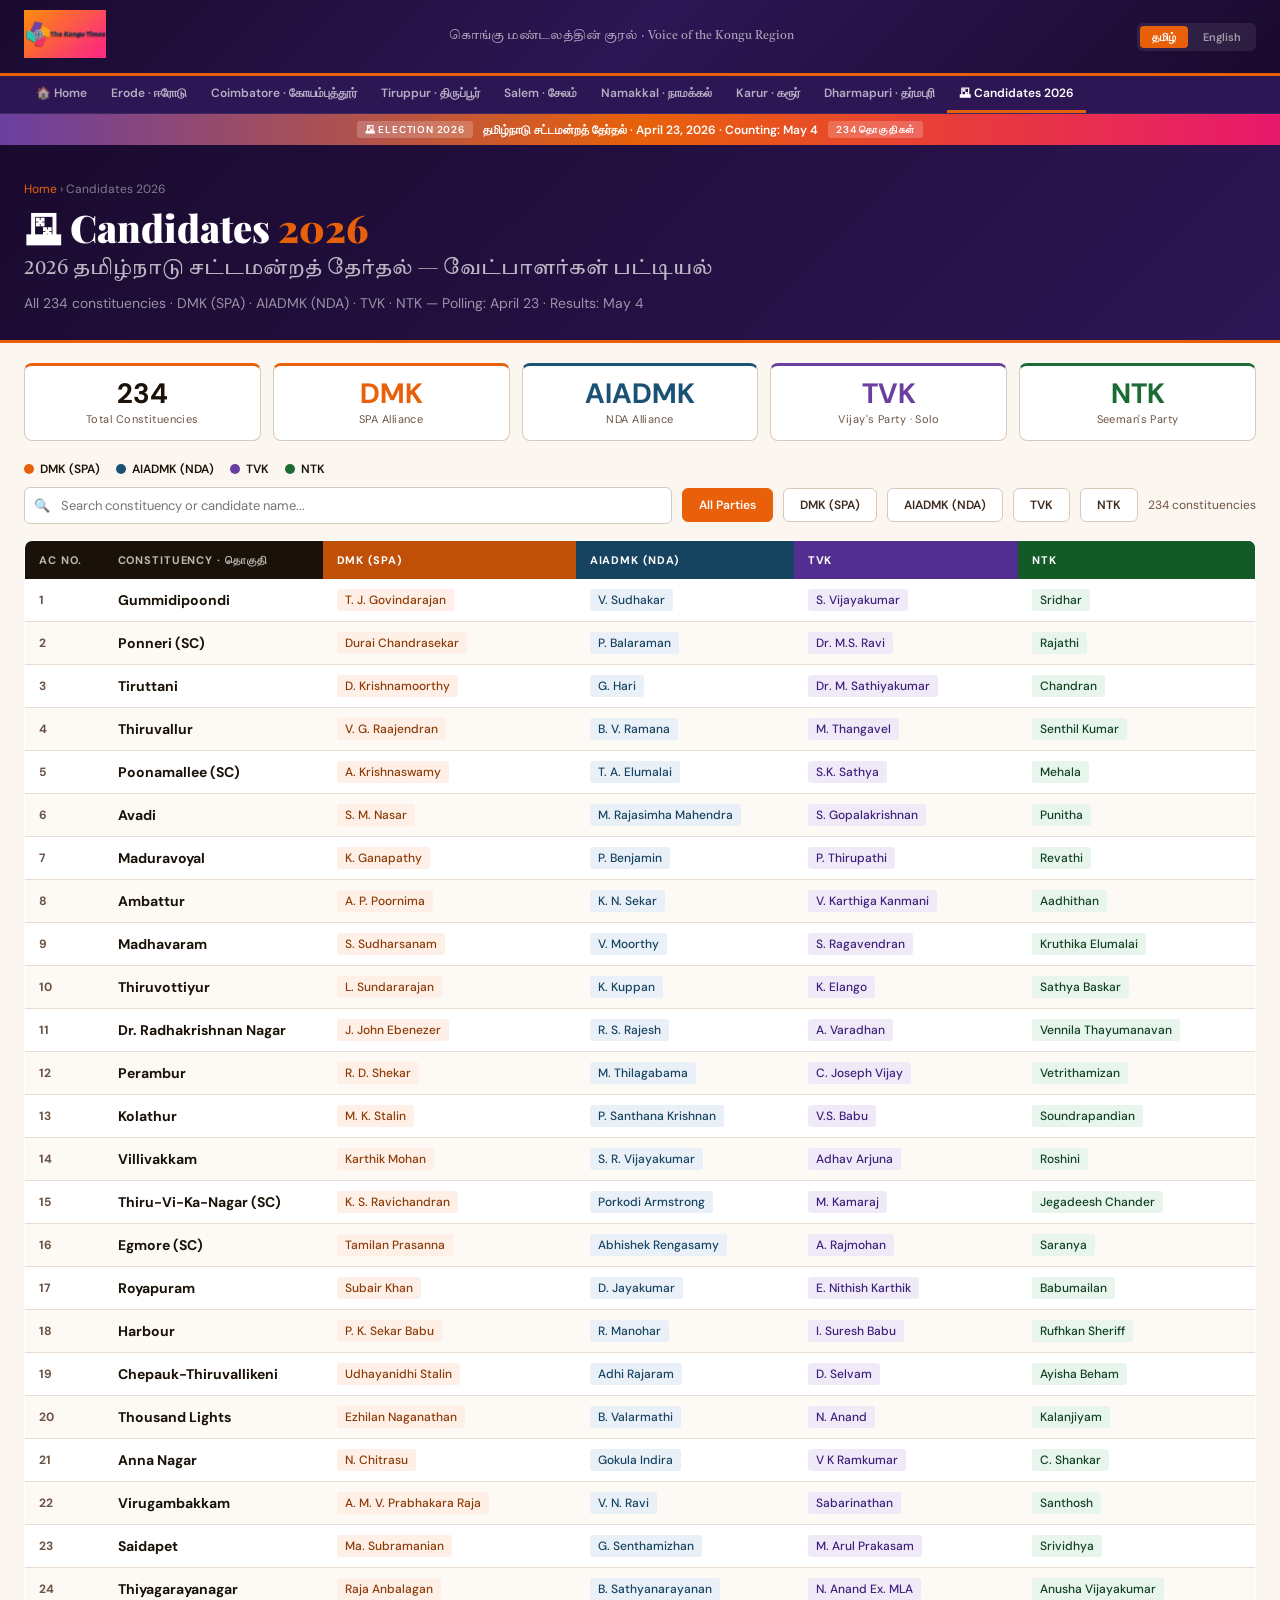
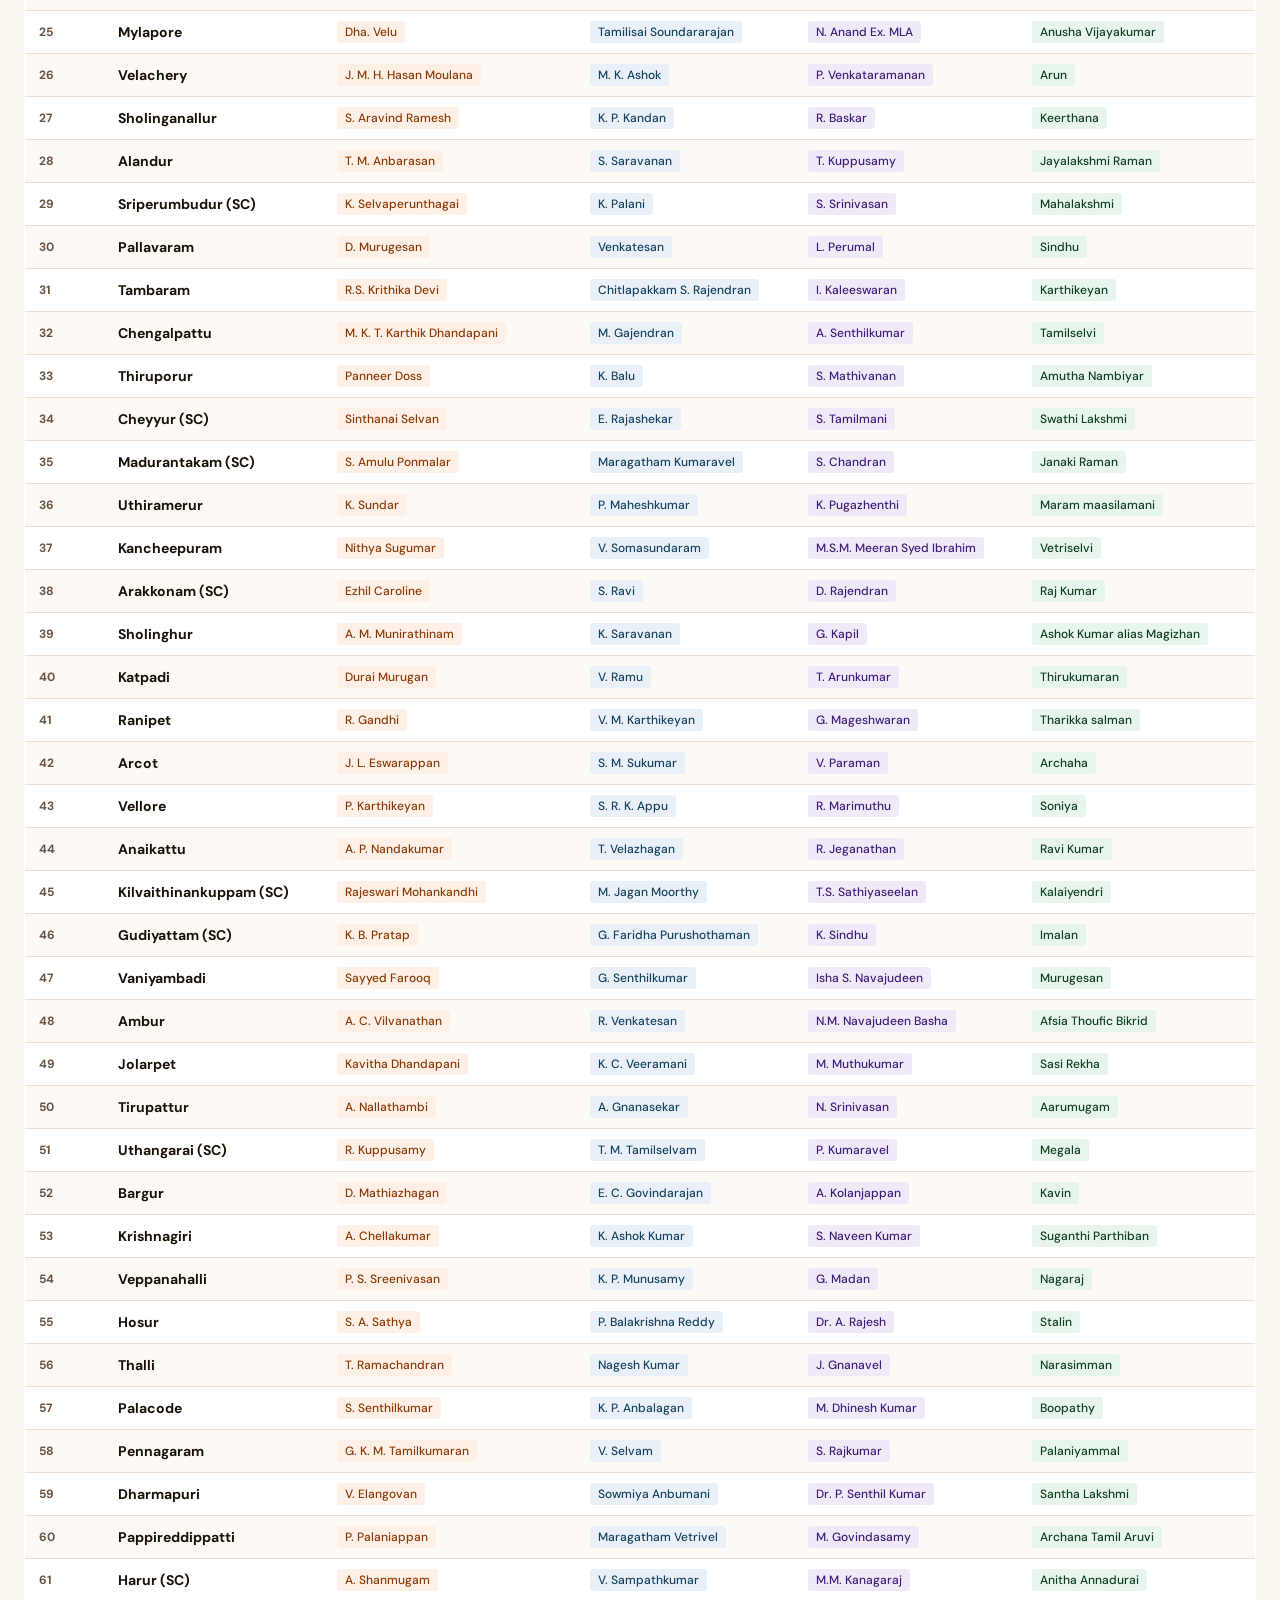
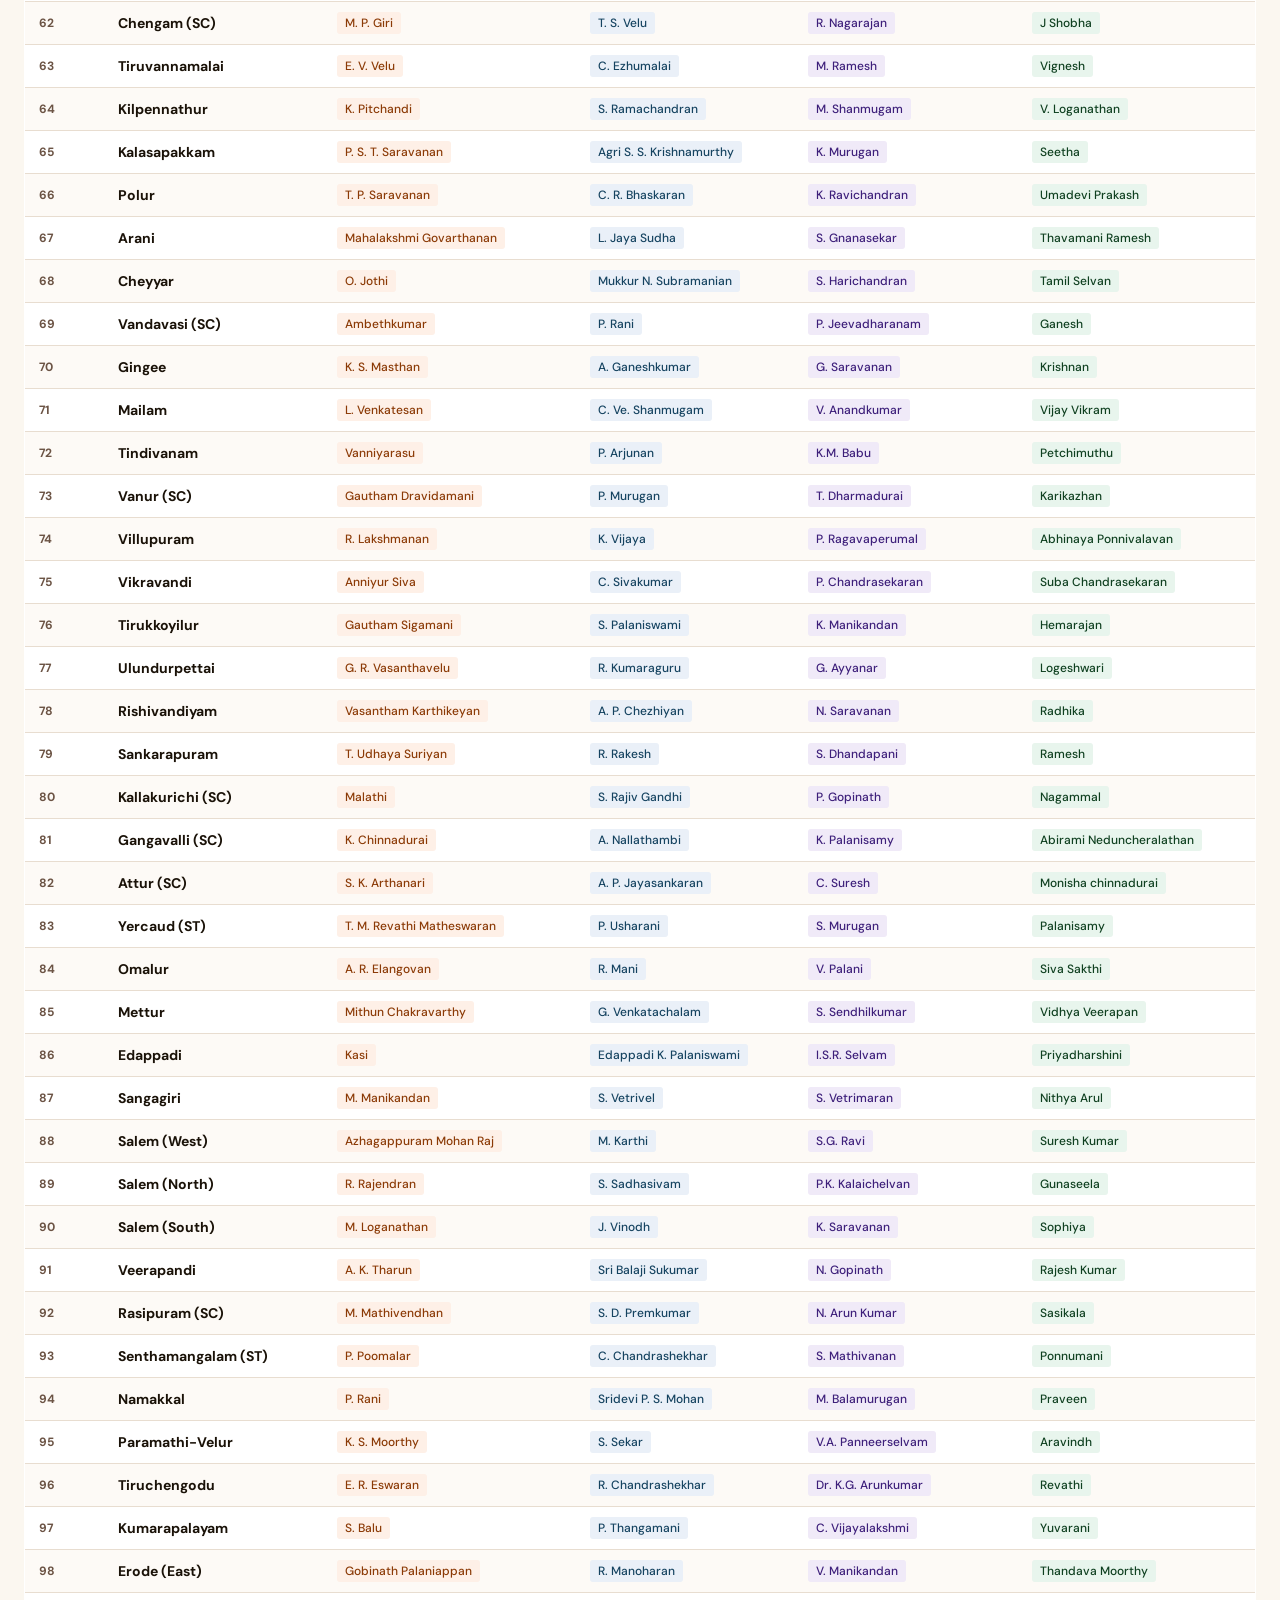
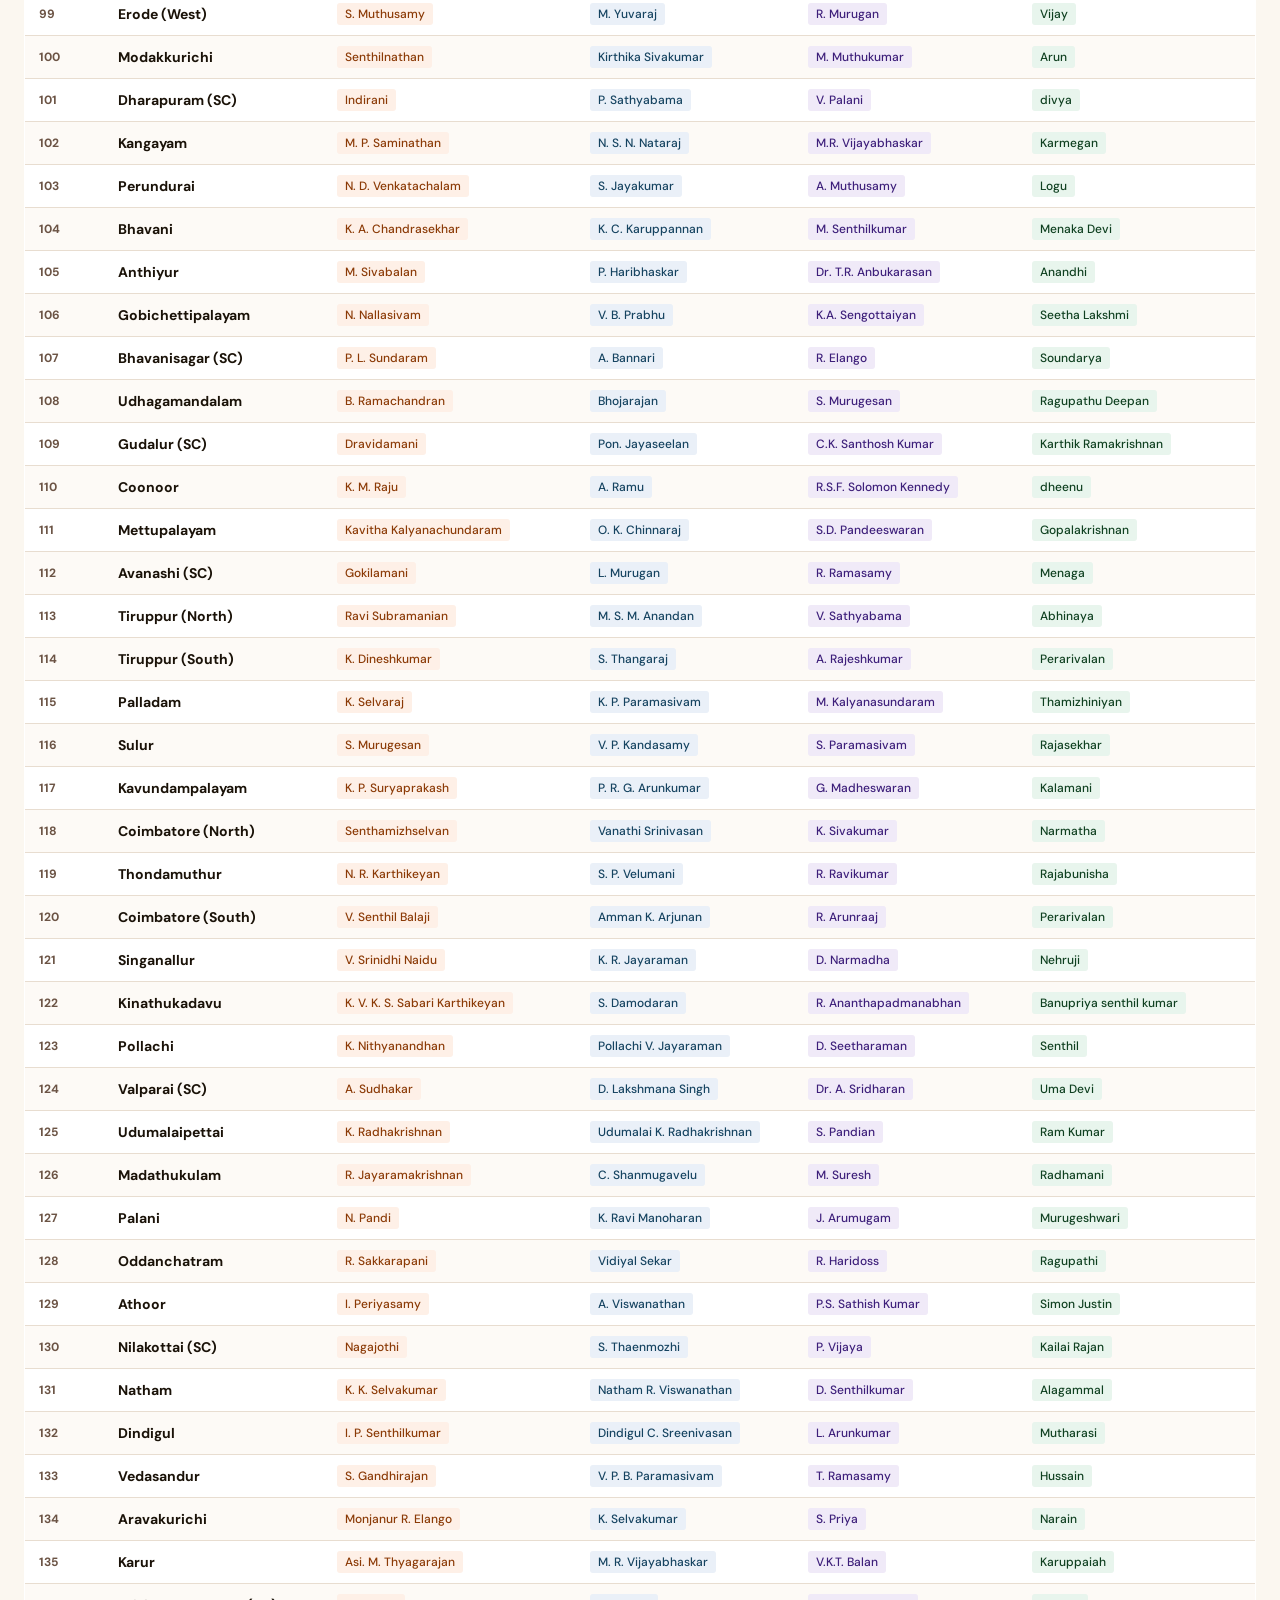
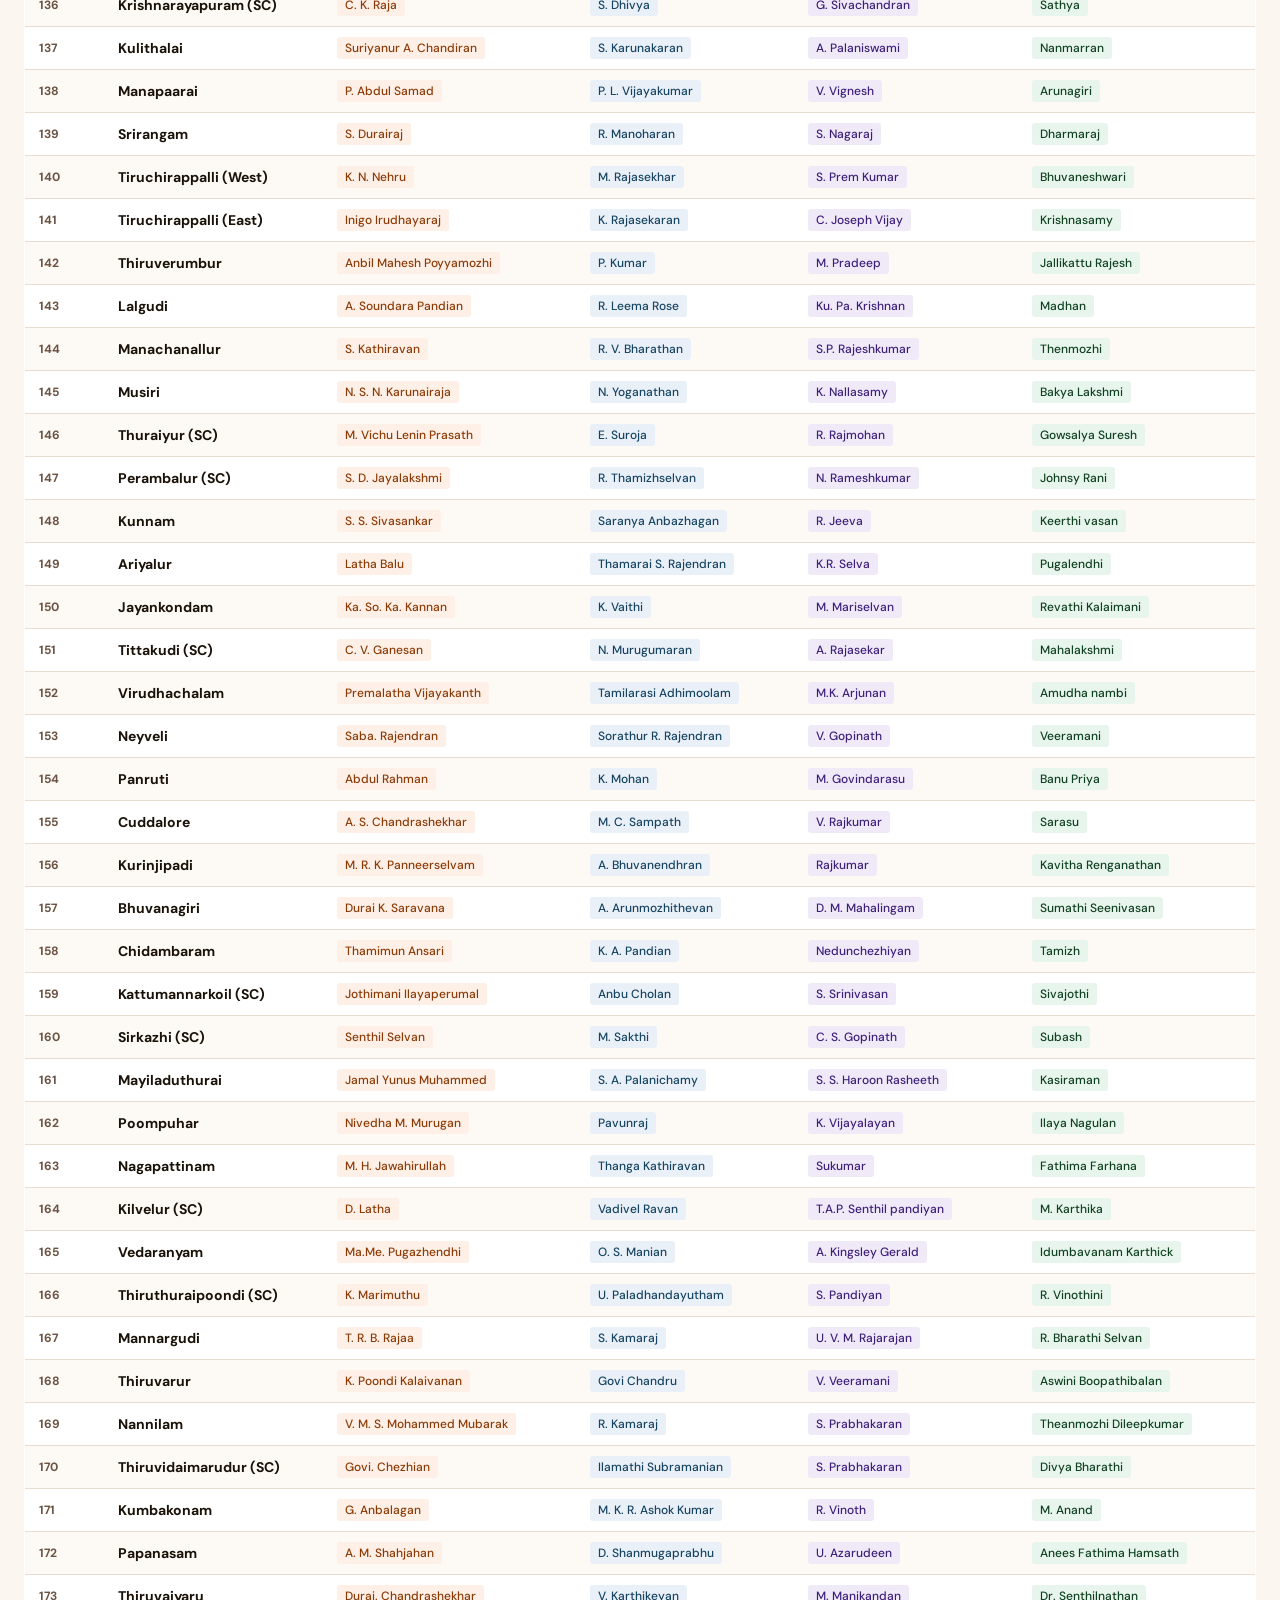
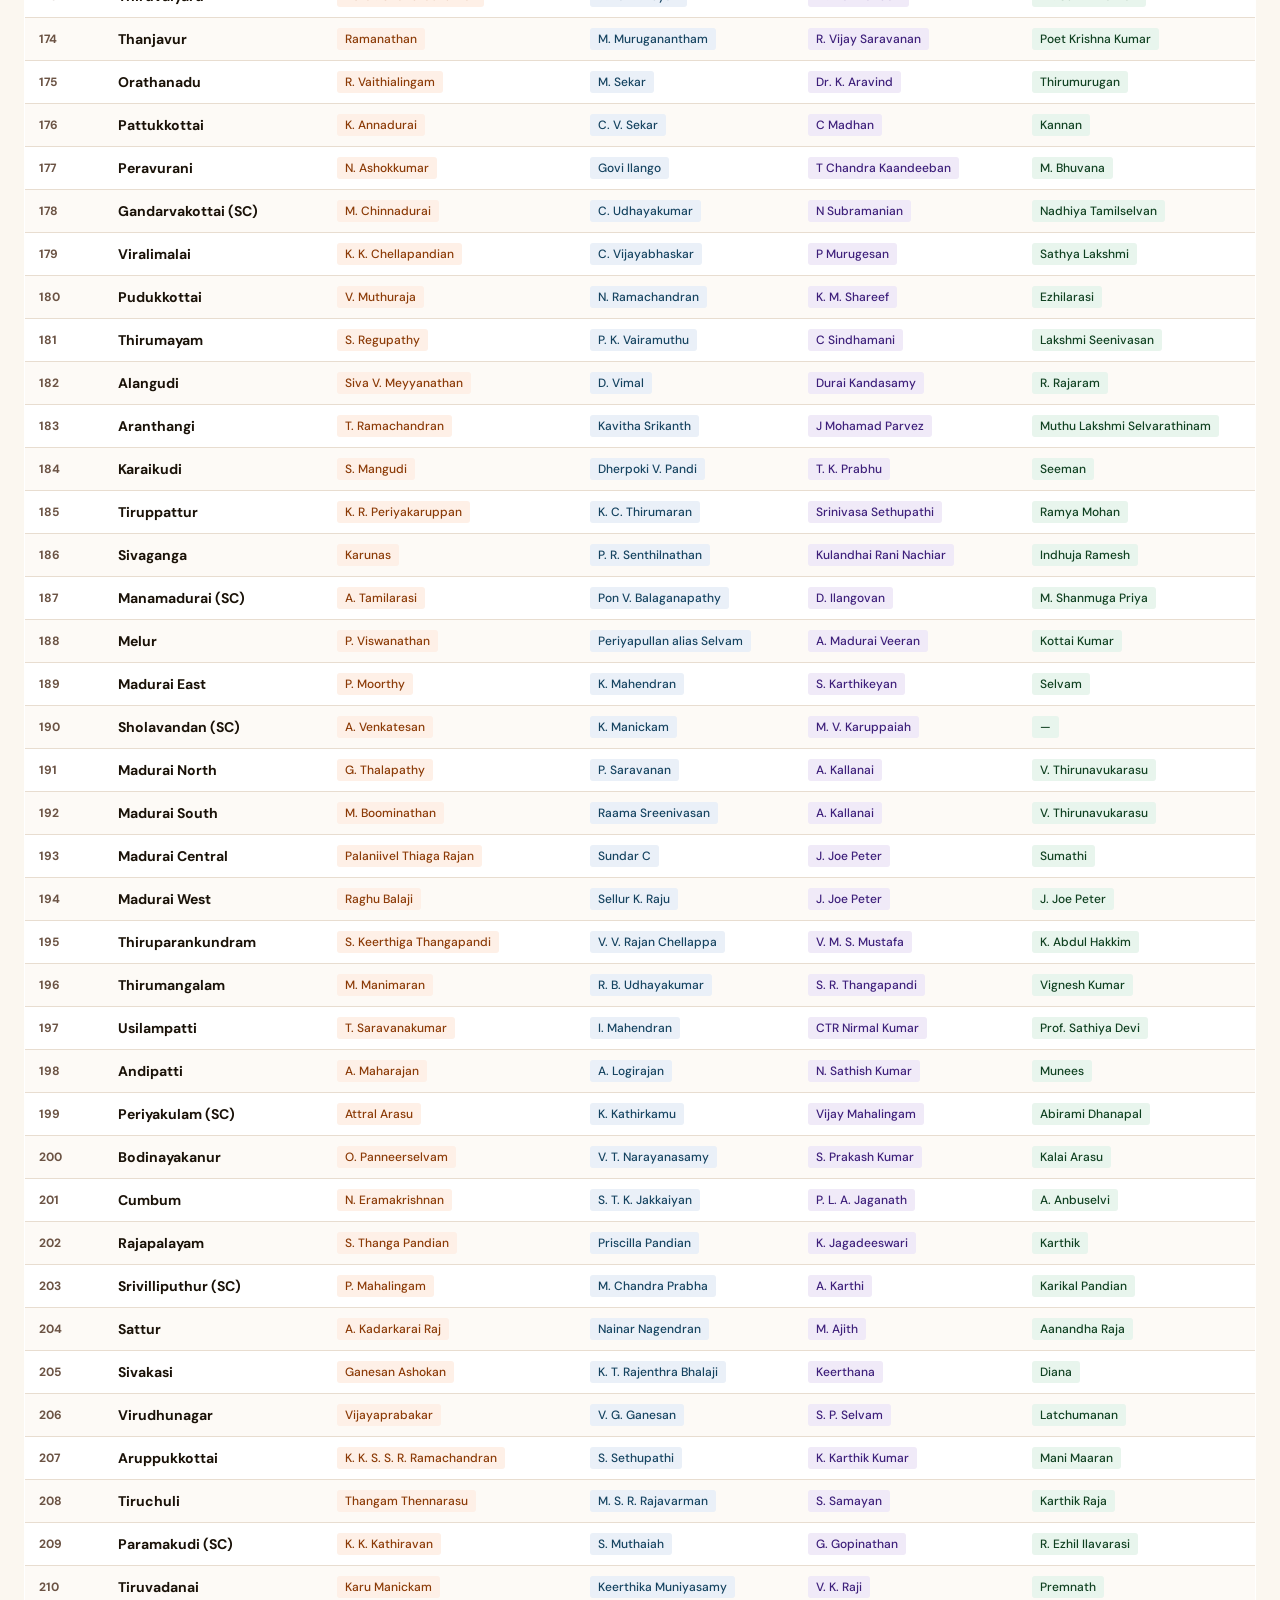
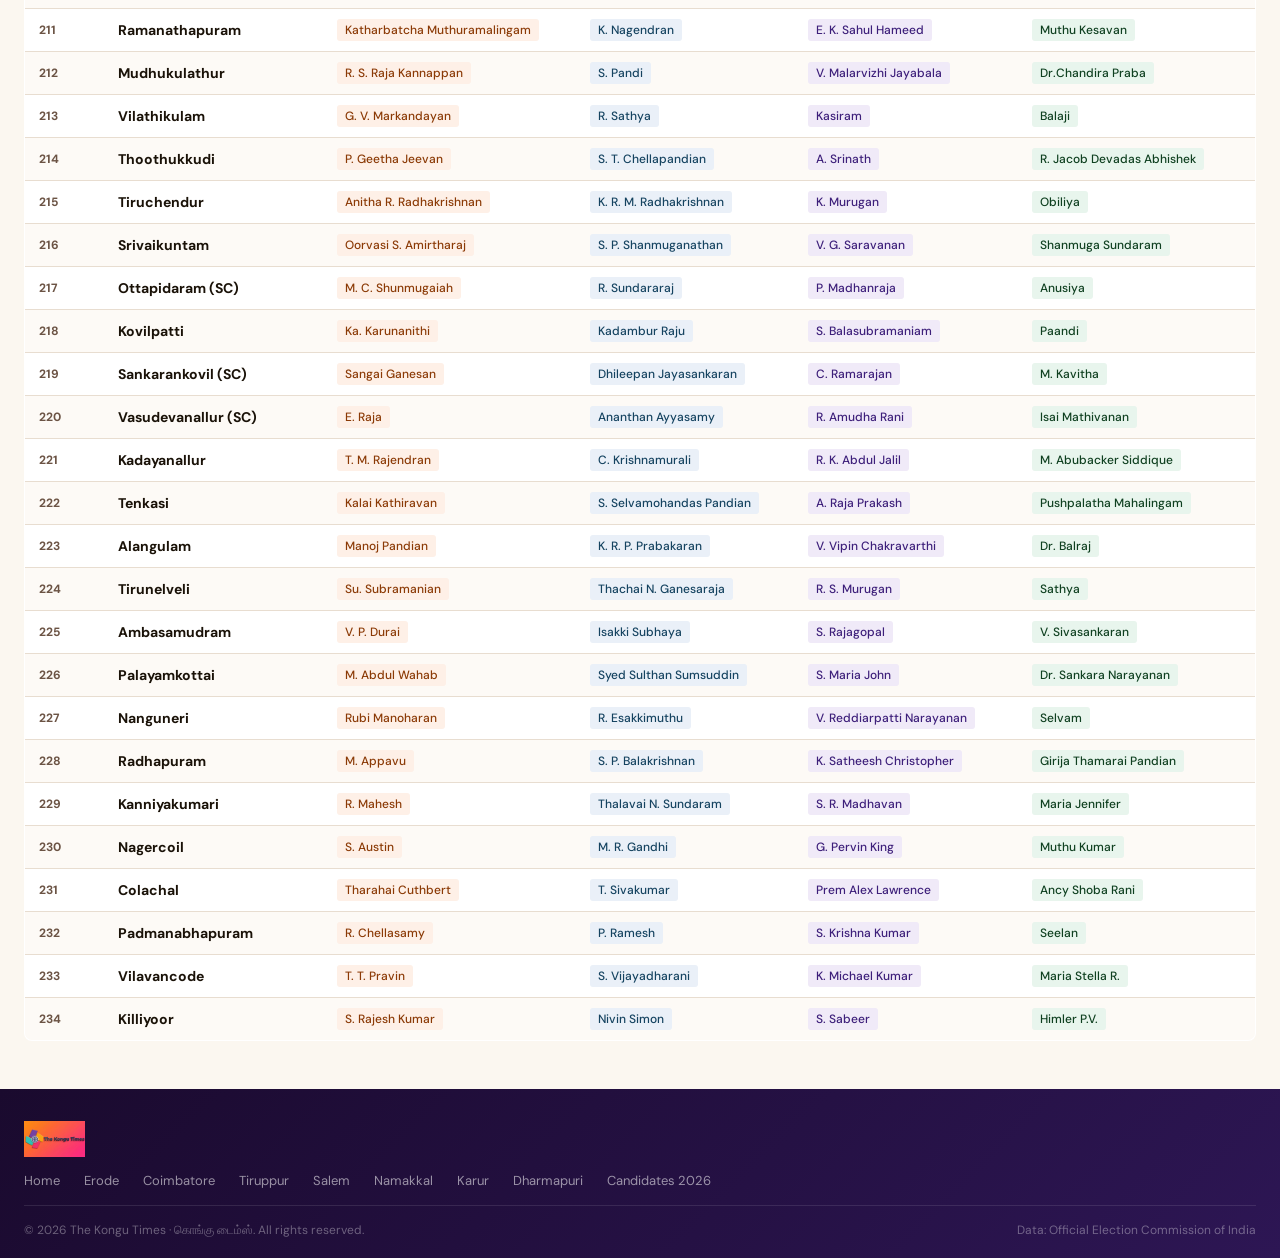
==== candidates-2026.html @ f880cb81 "✨ Add Candidates 2026 page (234 constituencies), Kongu map image on homepage, nav updates" ====
<!DOCTYPE html>
<html lang="ta">
<head>
  <meta charset="UTF-8"/>
  <meta name="viewport" content="width=device-width,initial-scale=1"/>
  <meta name="description" content="Tamil Nadu Election 2026 — Full candidates list for all 234 constituencies. DMK, AIADMK, TVK, NTK candidates."/>
  <title>Candidates 2026 | The Kongu Times</title>
  <link rel="preconnect" href="https://fonts.googleapis.com">
  <link href="https://fonts.googleapis.com/css2?family=Tiro+Tamil&family=Playfair+Display:wght@700;900&family=DM+Sans:wght@400;500;600;700&display=swap" rel="stylesheet">
  <style>
    *,*::before,*::after{box-sizing:border-box;margin:0;padding:0}
    :root{
      --orange:#E8610A;--pink:#E8186D;--purple:#6B3FA0;
      --dmk:#E8610A;--aiadmk:#1A5276;--tvk:#6B3FA0;--ntk:#1D6B34;
      --ink:#1A1208;--ink-mid:#3D2B1F;--ink-light:#6B5344;
      --paper:#FBF7F0;--paper-mid:#F2EBE0;--paper-dark:#E8DDD0;
      --white:#fff;--border:#D6C9BB;
    }
    body{font-family:'DM Sans',sans-serif;background:var(--paper);color:var(--ink);}

    /* HEADER */
    .site-header{background:linear-gradient(135deg,#1a0a2e 0%,#2d1654 50%,#1a0a2e 100%);border-bottom:3px solid var(--orange);}
    .header-inner{max-width:1280px;margin:0 auto;display:flex;align-items:center;justify-content:space-between;padding:10px 24px;gap:12px;}
    .logo-img{height:48px;width:auto;}
    .header-tagline{font-family:'Tiro Tamil',serif;font-size:12px;color:rgba(255,255,255,0.6);text-align:center;}
    .lang-toggle{display:flex;gap:3px;background:rgba(255,255,255,0.08);border-radius:6px;padding:3px;}
    .lang-btn{font-family:'DM Sans',sans-serif;font-size:11px;font-weight:600;padding:4px 12px;border:none;border-radius:4px;cursor:pointer;background:transparent;color:rgba(255,255,255,0.55);}
    .lang-btn.active{background:var(--orange);color:white;}

    /* REGION NAV */
    .region-nav{background:#2d1654;border-bottom:1px solid rgba(255,255,255,0.08);}
    .region-nav-inner{max-width:1280px;margin:0 auto;display:flex;align-items:center;padding:0 24px;overflow-x:auto;scrollbar-width:none;}
    .region-nav-inner::-webkit-scrollbar{display:none}
    .region-nav-inner a{font-family:'DM Sans',sans-serif;font-size:12px;font-weight:600;color:rgba(255,255,255,0.65);text-decoration:none;padding:9px 12px;white-space:nowrap;border-bottom:3px solid transparent;transition:all 0.2s;}
    .region-nav-inner a:hover,.region-nav-inner a.active{color:white;border-bottom-color:var(--orange);}

    /* ELECTION BANNER */
    .election-banner{background:linear-gradient(90deg,#6B3FA0,#E8610A,#E8186D);padding:7px 0;text-align:center;}
    .election-banner-inner{font-family:'DM Sans',sans-serif;font-size:12px;font-weight:600;color:white;display:flex;align-items:center;justify-content:center;gap:10px;flex-wrap:wrap;}
    .elect-badge{background:rgba(255,255,255,0.2);border-radius:3px;padding:2px 8px;font-size:10px;letter-spacing:0.08em;}

    /* PAGE HERO */
    .page-hero{background:linear-gradient(135deg,#1a0a2e,#2d1654);padding:36px 24px 28px;border-bottom:3px solid var(--orange);}
    .page-hero-inner{max-width:1280px;margin:0 auto;}
    .page-breadcrumb{font-size:12px;color:rgba(255,255,255,0.45);margin-bottom:10px;}
    .page-breadcrumb a{color:var(--orange);text-decoration:none;}
    .page-title{font-family:'Playfair Display',serif;font-size:38px;font-weight:900;color:white;line-height:1.1;}
    .page-title span{color:var(--orange);}
    .page-title-ta{font-family:'Tiro Tamil',serif;font-size:20px;color:rgba(255,255,255,0.7);margin-top:6px;}
    .page-subtitle{font-size:14px;color:rgba(255,255,255,0.55);margin-top:10px;}

    /* STATS ROW */
    .stats-row{max-width:1280px;margin:0 auto;padding:20px 24px;display:flex;gap:12px;flex-wrap:wrap;}
    .stat-card{background:var(--white);border:1px solid var(--border);border-radius:8px;padding:14px 20px;flex:1;min-width:140px;text-align:center;border-top:3px solid var(--orange);}
    .stat-num{font-size:28px;font-weight:700;color:var(--ink);line-height:1;}
    .stat-label{font-size:11px;color:var(--ink-light);margin-top:4px;letter-spacing:0.04em;}
    .stat-card.dmk{border-top-color:var(--dmk);} .stat-card.dmk .stat-num{color:var(--dmk);}
    .stat-card.aiadmk{border-top-color:var(--aiadmk);} .stat-card.aiadmk .stat-num{color:var(--aiadmk);}
    .stat-card.tvk{border-top-color:var(--tvk);} .stat-card.tvk .stat-num{color:var(--tvk);}
    .stat-card.ntk{border-top-color:var(--ntk);} .stat-card.ntk .stat-num{color:var(--ntk);}

    /* SEARCH + FILTERS */
    .controls{max-width:1280px;margin:0 auto;padding:0 24px 16px;display:flex;gap:10px;flex-wrap:wrap;align-items:center;}
    .search-wrap{flex:1;min-width:200px;position:relative;}
    .search-wrap input{width:100%;padding:9px 12px 9px 36px;border:1px solid var(--border);border-radius:6px;font-family:'DM Sans',sans-serif;font-size:13px;background:var(--white);color:var(--ink);}
    .search-wrap::before{content:'🔍';position:absolute;left:10px;top:50%;transform:translateY(-50%);font-size:13px;}
    .filter-btn{padding:8px 16px;border:1px solid var(--border);border-radius:6px;font-family:'DM Sans',sans-serif;font-size:12px;font-weight:600;cursor:pointer;background:var(--white);color:var(--ink-mid);transition:all 0.15s;white-space:nowrap;}
    .filter-btn:hover{border-color:var(--orange);color:var(--orange);}
    .filter-btn.active{background:var(--orange);color:white;border-color:var(--orange);}
    .filter-btn.dmk.active{background:var(--dmk);border-color:var(--dmk);}
    .filter-btn.aiadmk.active{background:var(--aiadmk);border-color:var(--aiadmk);}
    .filter-btn.tvk.active{background:var(--tvk);border-color:var(--tvk);}
    .filter-btn.ntk.active{background:var(--ntk);border-color:var(--ntk);}
    .result-count{font-size:12px;color:var(--ink-light);white-space:nowrap;}

    /* TABLE */
    .table-wrap{max-width:1280px;margin:0 auto;padding:0 24px 48px;overflow-x:auto;}
    table{width:100%;border-collapse:collapse;background:var(--white);border:1px solid var(--border);border-radius:8px;overflow:hidden;font-size:13px;}
    thead{background:var(--ink);}
    thead th{padding:12px 14px;text-align:left;font-size:11px;font-weight:700;letter-spacing:0.08em;text-transform:uppercase;color:rgba(255,255,255,0.7);border-bottom:none;}
    thead th.dmk-h{background:#C05008;color:white;}
    thead th.aiadmk-h{background:#154360;color:white;}
    thead th.tvk-h{background:#512E8F;color:white;}
    thead th.ntk-h{background:#145A27;color:white;}
    .candidate-row td{padding:10px 14px;border-bottom:1px solid var(--paper-dark);vertical-align:middle;}
    .candidate-row:last-child td{border-bottom:none;}
    .candidate-row:nth-child(even) td{background:#FDFAF6;}
    .candidate-row:hover td{background:#FEF3E8;}
    .ac-no{font-weight:700;color:var(--ink-light);font-size:12px;min-width:48px;}
    .constituency-name{font-weight:700;color:var(--ink);font-size:14px;min-width:160px;}
    .candidate{min-width:160px;}
    .cname{display:inline-block;padding:3px 8px;border-radius:3px;font-size:12px;font-weight:500;}
    td.dmk .cname{background:#FEF0E7;color:#8B3A06;}
    td.aiadmk .cname{background:#EAF0F8;color:#154360;}
    td.tvk .cname{background:#F0EAF8;color:#3D1F7A;}
    td.ntk .cname{background:#E8F5ED;color:#0F4020;}
    .hidden{display:none;}

    /* LEGEND */
    .legend{max-width:1280px;margin:0 auto;padding:0 24px 10px;display:flex;gap:16px;flex-wrap:wrap;}
    .legend-item{display:flex;align-items:center;gap:6px;font-size:12px;font-weight:600;}
    .legend-dot{width:10px;height:10px;border-radius:50%;}

    /* FOOTER */
    .site-footer{background:linear-gradient(135deg,#1a0a2e,#2d1654);color:rgba(255,255,255,0.6);padding:32px 24px 20px;}
    .footer-inner{max-width:1280px;margin:0 auto;}
    .footer-bottom{display:flex;justify-content:space-between;font-size:12px;color:rgba(255,255,255,0.35);flex-wrap:wrap;gap:6px;border-top:1px solid rgba(255,255,255,0.1);padding-top:16px;}
    .footer-logo-img{height:36px;margin-bottom:10px;}
    .footer-links{display:flex;gap:24px;margin-bottom:16px;flex-wrap:wrap;}
    .footer-links a{font-size:13px;color:rgba(255,255,255,0.55);text-decoration:none;transition:color 0.15s;}
    .footer-links a:hover{color:white;}

    @media(max-width:700px){
      .page-title{font-size:26px;}
      .stats-row{gap:8px;}
      .stat-card{min-width:100px;padding:10px 12px;}
      .stat-num{font-size:22px;}
      thead th{padding:8px 6px;font-size:9px;}
      .candidate-row td{padding:8px 6px;}
      .cname{font-size:11px;padding:2px 5px;}
      .constituency-name{font-size:12px;}
    }
  </style>
</head>
<body>

<!-- HEADER -->
<header class="site-header">
  <div class="header-inner">
    <a href="index.html"><img class="logo-img" src="kongu-times-logo.png" alt="The Kongu Times"/></a>
    <div class="header-tagline">கொங்கு மண்டலத்தின் குரல் · Voice of the Kongu Region</div>
    <div class="lang-toggle">
      <button class="lang-btn active">தமிழ்</button>
      <button class="lang-btn">English</button>
    </div>
  </div>
</header>

<!-- NAV -->
<nav class="region-nav">
  <div class="region-nav-inner">
    <a href="index.html">🏠 Home</a>
    <a href="regions/erode.html">Erode · ஈரோடு</a>
    <a href="regions/coimbatore.html">Coimbatore · கோயம்புத்தூர்</a>
    <a href="regions/tiruppur.html">Tiruppur · திருப்பூர்</a>
    <a href="regions/salem.html">Salem · சேலம்</a>
    <a href="regions/namakkal.html">Namakkal · நாமக்கல்</a>
    <a href="regions/karur.html">Karur · கரூர்</a>
    <a href="regions/dharmapuri.html">Dharmapuri · தர்மபுரி</a>
    <a href="candidates-2026.html" class="active">🗳 Candidates 2026</a>
  </div>
</nav>

<!-- ELECTION BANNER -->
<div class="election-banner">
  <div class="election-banner-inner">
    <span class="elect-badge">🗳 ELECTION 2026</span>
    <span>தமிழ்நாடு சட்டமன்றத் தேர்தல் · April 23, 2026 · Counting: May 4</span>
    <span class="elect-badge">234 தொகுதிகள்</span>
  </div>
</div>

<!-- PAGE HERO -->
<div class="page-hero">
  <div class="page-hero-inner">
    <div class="page-breadcrumb"><a href="index.html">Home</a> › Candidates 2026</div>
    <h1 class="page-title">🗳 Candidates <span>2026</span></h1>
    <div class="page-title-ta">2026 தமிழ்நாடு சட்டமன்றத் தேர்தல் — வேட்பாளர்கள் பட்டியல்</div>
    <p class="page-subtitle">All 234 constituencies · DMK (SPA) · AIADMK (NDA) · TVK · NTK — Polling: April 23 · Results: May 4</p>
  </div>
</div>

<!-- STATS -->
<div class="stats-row">
  <div class="stat-card"><div class="stat-num">234</div><div class="stat-label">Total Constituencies</div></div>
  <div class="stat-card dmk"><div class="stat-num">DMK</div><div class="stat-label">SPA Alliance</div></div>
  <div class="stat-card aiadmk"><div class="stat-num">AIADMK</div><div class="stat-label">NDA Alliance</div></div>
  <div class="stat-card tvk"><div class="stat-num">TVK</div><div class="stat-label">Vijay's Party · Solo</div></div>
  <div class="stat-card ntk"><div class="stat-num">NTK</div><div class="stat-label">Seeman's Party</div></div>
</div>

<!-- LEGEND -->
<div class="legend">
  <div class="legend-item"><div class="legend-dot" style="background:#E8610A"></div>DMK (SPA)</div>
  <div class="legend-item"><div class="legend-dot" style="background:#1A5276"></div>AIADMK (NDA)</div>
  <div class="legend-item"><div class="legend-dot" style="background:#6B3FA0"></div>TVK</div>
  <div class="legend-item"><div class="legend-dot" style="background:#1D6B34"></div>NTK</div>
</div>

<!-- CONTROLS -->
<div class="controls">
  <div class="search-wrap">
    <input type="text" id="searchBox" placeholder="Search constituency or candidate name..." oninput="filterTable()"/>
  </div>
  <button class="filter-btn active" onclick="filterParty('all',this)">All Parties</button>
  <button class="filter-btn dmk" onclick="filterParty('dmk',this)">DMK (SPA)</button>
  <button class="filter-btn aiadmk" onclick="filterParty('aiadmk',this)">AIADMK (NDA)</button>
  <button class="filter-btn tvk" onclick="filterParty('tvk',this)">TVK</button>
  <button class="filter-btn ntk" onclick="filterParty('ntk',this)">NTK</button>
  <span class="result-count" id="resultCount">234 constituencies</span>
</div>

<!-- TABLE -->
<div class="table-wrap">
  <table id="candidatesTable">
    <thead>
      <tr>
        <th>AC No.</th>
        <th>Constituency · தொகுதி</th>
        <th class="dmk-h">DMK (SPA)</th>
        <th class="aiadmk-h">AIADMK (NDA)</th>
        <th class="tvk-h">TVK</th>
        <th class="ntk-h">NTK</th>
      </tr>
    </thead>
    <tbody id="tableBody">
      
    <tr class="candidate-row" data-index="0">
      <td class="ac-no">1</td>
      <td class="constituency-name">Gummidipoondi</td>
      <td class="candidate dmk"><span class="cname">T. J. Govindarajan</span></td>
      <td class="candidate aiadmk"><span class="cname">V. Sudhakar</span></td>
      <td class="candidate tvk"><span class="cname">S. Vijayakumar</span></td>
      <td class="candidate ntk"><span class="cname">Sridhar</span></td>
    </tr>
    <tr class="candidate-row" data-index="1">
      <td class="ac-no">2</td>
      <td class="constituency-name">Ponneri (SC)</td>
      <td class="candidate dmk"><span class="cname">Durai Chandrasekar</span></td>
      <td class="candidate aiadmk"><span class="cname">P. Balaraman</span></td>
      <td class="candidate tvk"><span class="cname">Dr. M.S. Ravi</span></td>
      <td class="candidate ntk"><span class="cname">Rajathi</span></td>
    </tr>
    <tr class="candidate-row" data-index="2">
      <td class="ac-no">3</td>
      <td class="constituency-name">Tiruttani</td>
      <td class="candidate dmk"><span class="cname">D. Krishnamoorthy</span></td>
      <td class="candidate aiadmk"><span class="cname">G. Hari</span></td>
      <td class="candidate tvk"><span class="cname">Dr. M. Sathiyakumar</span></td>
      <td class="candidate ntk"><span class="cname">Chandran</span></td>
    </tr>
    <tr class="candidate-row" data-index="3">
      <td class="ac-no">4</td>
      <td class="constituency-name">Thiruvallur</td>
      <td class="candidate dmk"><span class="cname">V. G. Raajendran</span></td>
      <td class="candidate aiadmk"><span class="cname">B. V. Ramana</span></td>
      <td class="candidate tvk"><span class="cname">M. Thangavel</span></td>
      <td class="candidate ntk"><span class="cname">Senthil Kumar</span></td>
    </tr>
    <tr class="candidate-row" data-index="4">
      <td class="ac-no">5</td>
      <td class="constituency-name">Poonamallee (SC)</td>
      <td class="candidate dmk"><span class="cname">A. Krishnaswamy</span></td>
      <td class="candidate aiadmk"><span class="cname">T. A. Elumalai</span></td>
      <td class="candidate tvk"><span class="cname">S.K. Sathya</span></td>
      <td class="candidate ntk"><span class="cname">Mehala</span></td>
    </tr>
    <tr class="candidate-row" data-index="5">
      <td class="ac-no">6</td>
      <td class="constituency-name">Avadi</td>
      <td class="candidate dmk"><span class="cname">S. M. Nasar</span></td>
      <td class="candidate aiadmk"><span class="cname">M. Rajasimha Mahendra</span></td>
      <td class="candidate tvk"><span class="cname">S. Gopalakrishnan</span></td>
      <td class="candidate ntk"><span class="cname">Punitha</span></td>
    </tr>
    <tr class="candidate-row" data-index="6">
      <td class="ac-no">7</td>
      <td class="constituency-name">Maduravoyal</td>
      <td class="candidate dmk"><span class="cname">K. Ganapathy</span></td>
      <td class="candidate aiadmk"><span class="cname">P. Benjamin</span></td>
      <td class="candidate tvk"><span class="cname">P. Thirupathi</span></td>
      <td class="candidate ntk"><span class="cname">Revathi</span></td>
    </tr>
    <tr class="candidate-row" data-index="7">
      <td class="ac-no">8</td>
      <td class="constituency-name">Ambattur</td>
      <td class="candidate dmk"><span class="cname">A. P. Poornima</span></td>
      <td class="candidate aiadmk"><span class="cname">K. N. Sekar</span></td>
      <td class="candidate tvk"><span class="cname">V. Karthiga Kanmani</span></td>
      <td class="candidate ntk"><span class="cname">Aadhithan</span></td>
    </tr>
    <tr class="candidate-row" data-index="8">
      <td class="ac-no">9</td>
      <td class="constituency-name">Madhavaram</td>
      <td class="candidate dmk"><span class="cname">S. Sudharsanam</span></td>
      <td class="candidate aiadmk"><span class="cname">V. Moorthy</span></td>
      <td class="candidate tvk"><span class="cname">S. Ragavendran</span></td>
      <td class="candidate ntk"><span class="cname">Kruthika Elumalai</span></td>
    </tr>
    <tr class="candidate-row" data-index="9">
      <td class="ac-no">10</td>
      <td class="constituency-name">Thiruvottiyur</td>
      <td class="candidate dmk"><span class="cname">L. Sundararajan</span></td>
      <td class="candidate aiadmk"><span class="cname">K. Kuppan</span></td>
      <td class="candidate tvk"><span class="cname">K. Elango</span></td>
      <td class="candidate ntk"><span class="cname">Sathya Baskar</span></td>
    </tr>
    <tr class="candidate-row" data-index="10">
      <td class="ac-no">11</td>
      <td class="constituency-name">Dr. Radhakrishnan Nagar</td>
      <td class="candidate dmk"><span class="cname">J. John Ebenezer</span></td>
      <td class="candidate aiadmk"><span class="cname">R. S. Rajesh</span></td>
      <td class="candidate tvk"><span class="cname">A. Varadhan</span></td>
      <td class="candidate ntk"><span class="cname">Vennila Thayumanavan</span></td>
    </tr>
    <tr class="candidate-row" data-index="11">
      <td class="ac-no">12</td>
      <td class="constituency-name">Perambur</td>
      <td class="candidate dmk"><span class="cname">R. D. Shekar</span></td>
      <td class="candidate aiadmk"><span class="cname">M. Thilagabama</span></td>
      <td class="candidate tvk"><span class="cname">C. Joseph Vijay</span></td>
      <td class="candidate ntk"><span class="cname">Vetrithamizan</span></td>
    </tr>
    <tr class="candidate-row" data-index="12">
      <td class="ac-no">13</td>
      <td class="constituency-name">Kolathur</td>
      <td class="candidate dmk"><span class="cname">M. K. Stalin</span></td>
      <td class="candidate aiadmk"><span class="cname">P. Santhana Krishnan</span></td>
      <td class="candidate tvk"><span class="cname">V.S. Babu</span></td>
      <td class="candidate ntk"><span class="cname">Soundrapandian</span></td>
    </tr>
    <tr class="candidate-row" data-index="13">
      <td class="ac-no">14</td>
      <td class="constituency-name">Villivakkam</td>
      <td class="candidate dmk"><span class="cname">Karthik Mohan</span></td>
      <td class="candidate aiadmk"><span class="cname">S. R. Vijayakumar</span></td>
      <td class="candidate tvk"><span class="cname">Adhav Arjuna</span></td>
      <td class="candidate ntk"><span class="cname">Roshini</span></td>
    </tr>
    <tr class="candidate-row" data-index="14">
      <td class="ac-no">15</td>
      <td class="constituency-name">Thiru-Vi-Ka-Nagar (SC)</td>
      <td class="candidate dmk"><span class="cname">K. S. Ravichandran</span></td>
      <td class="candidate aiadmk"><span class="cname">Porkodi Armstrong</span></td>
      <td class="candidate tvk"><span class="cname">M. Kamaraj</span></td>
      <td class="candidate ntk"><span class="cname">Jegadeesh Chander</span></td>
    </tr>
    <tr class="candidate-row" data-index="15">
      <td class="ac-no">16</td>
      <td class="constituency-name">Egmore (SC)</td>
      <td class="candidate dmk"><span class="cname">Tamilan Prasanna</span></td>
      <td class="candidate aiadmk"><span class="cname">Abhishek Rengasamy</span></td>
      <td class="candidate tvk"><span class="cname">A. Rajmohan</span></td>
      <td class="candidate ntk"><span class="cname">Saranya</span></td>
    </tr>
    <tr class="candidate-row" data-index="16">
      <td class="ac-no">17</td>
      <td class="constituency-name">Royapuram</td>
      <td class="candidate dmk"><span class="cname">Subair Khan</span></td>
      <td class="candidate aiadmk"><span class="cname">D. Jayakumar</span></td>
      <td class="candidate tvk"><span class="cname">E. Nithish Karthik</span></td>
      <td class="candidate ntk"><span class="cname">Babumailan</span></td>
    </tr>
    <tr class="candidate-row" data-index="17">
      <td class="ac-no">18</td>
      <td class="constituency-name">Harbour</td>
      <td class="candidate dmk"><span class="cname">P. K. Sekar Babu</span></td>
      <td class="candidate aiadmk"><span class="cname">R. Manohar</span></td>
      <td class="candidate tvk"><span class="cname">I. Suresh Babu</span></td>
      <td class="candidate ntk"><span class="cname">Rufhkan Sheriff</span></td>
    </tr>
    <tr class="candidate-row" data-index="18">
      <td class="ac-no">19</td>
      <td class="constituency-name">Chepauk-Thiruvallikeni</td>
      <td class="candidate dmk"><span class="cname">Udhayanidhi Stalin</span></td>
      <td class="candidate aiadmk"><span class="cname">Adhi Rajaram</span></td>
      <td class="candidate tvk"><span class="cname">D. Selvam</span></td>
      <td class="candidate ntk"><span class="cname">Ayisha Beham</span></td>
    </tr>
    <tr class="candidate-row" data-index="19">
      <td class="ac-no">20</td>
      <td class="constituency-name">Thousand Lights</td>
      <td class="candidate dmk"><span class="cname">Ezhilan Naganathan</span></td>
      <td class="candidate aiadmk"><span class="cname">B. Valarmathi</span></td>
      <td class="candidate tvk"><span class="cname">N. Anand</span></td>
      <td class="candidate ntk"><span class="cname">Kalanjiyam</span></td>
    </tr>
    <tr class="candidate-row" data-index="20">
      <td class="ac-no">21</td>
      <td class="constituency-name">Anna Nagar</td>
      <td class="candidate dmk"><span class="cname">N. Chitrasu</span></td>
      <td class="candidate aiadmk"><span class="cname">Gokula Indira</span></td>
      <td class="candidate tvk"><span class="cname">V K Ramkumar</span></td>
      <td class="candidate ntk"><span class="cname">C. Shankar</span></td>
    </tr>
    <tr class="candidate-row" data-index="21">
      <td class="ac-no">22</td>
      <td class="constituency-name">Virugambakkam</td>
      <td class="candidate dmk"><span class="cname">A. M. V. Prabhakara Raja</span></td>
      <td class="candidate aiadmk"><span class="cname">V. N. Ravi</span></td>
      <td class="candidate tvk"><span class="cname">Sabarinathan</span></td>
      <td class="candidate ntk"><span class="cname">Santhosh</span></td>
    </tr>
    <tr class="candidate-row" data-index="22">
      <td class="ac-no">23</td>
      <td class="constituency-name">Saidapet</td>
      <td class="candidate dmk"><span class="cname">Ma. Subramanian</span></td>
      <td class="candidate aiadmk"><span class="cname">G. Senthamizhan</span></td>
      <td class="candidate tvk"><span class="cname">M. Arul Prakasam</span></td>
      <td class="candidate ntk"><span class="cname">Srividhya</span></td>
    </tr>
    <tr class="candidate-row" data-index="23">
      <td class="ac-no">24</td>
      <td class="constituency-name">Thiyagarayanagar</td>
      <td class="candidate dmk"><span class="cname">Raja Anbalagan</span></td>
      <td class="candidate aiadmk"><span class="cname">B. Sathyanarayanan</span></td>
      <td class="candidate tvk"><span class="cname">N. Anand Ex. MLA</span></td>
      <td class="candidate ntk"><span class="cname">Anusha Vijayakumar</span></td>
    </tr>
    <tr class="candidate-row" data-index="24">
      <td class="ac-no">25</td>
      <td class="constituency-name">Mylapore</td>
      <td class="candidate dmk"><span class="cname">Dha. Velu</span></td>
      <td class="candidate aiadmk"><span class="cname">Tamilisai Soundararajan</span></td>
      <td class="candidate tvk"><span class="cname">N. Anand Ex. MLA</span></td>
      <td class="candidate ntk"><span class="cname">Anusha Vijayakumar</span></td>
    </tr>
    <tr class="candidate-row" data-index="25">
      <td class="ac-no">26</td>
      <td class="constituency-name">Velachery</td>
      <td class="candidate dmk"><span class="cname">J. M. H. Hasan Moulana</span></td>
      <td class="candidate aiadmk"><span class="cname">M. K. Ashok</span></td>
      <td class="candidate tvk"><span class="cname">P. Venkataramanan</span></td>
      <td class="candidate ntk"><span class="cname">Arun</span></td>
    </tr>
    <tr class="candidate-row" data-index="26">
      <td class="ac-no">27</td>
      <td class="constituency-name">Sholinganallur</td>
      <td class="candidate dmk"><span class="cname">S. Aravind Ramesh</span></td>
      <td class="candidate aiadmk"><span class="cname">K. P. Kandan</span></td>
      <td class="candidate tvk"><span class="cname">R. Baskar</span></td>
      <td class="candidate ntk"><span class="cname">Keerthana</span></td>
    </tr>
    <tr class="candidate-row" data-index="27">
      <td class="ac-no">28</td>
      <td class="constituency-name">Alandur</td>
      <td class="candidate dmk"><span class="cname">T. M. Anbarasan</span></td>
      <td class="candidate aiadmk"><span class="cname">S. Saravanan</span></td>
      <td class="candidate tvk"><span class="cname">T. Kuppusamy</span></td>
      <td class="candidate ntk"><span class="cname">Jayalakshmi Raman</span></td>
    </tr>
    <tr class="candidate-row" data-index="28">
      <td class="ac-no">29</td>
      <td class="constituency-name">Sriperumbudur (SC)</td>
      <td class="candidate dmk"><span class="cname">K. Selvaperunthagai</span></td>
      <td class="candidate aiadmk"><span class="cname">K. Palani</span></td>
      <td class="candidate tvk"><span class="cname">S. Srinivasan</span></td>
      <td class="candidate ntk"><span class="cname">Mahalakshmi</span></td>
    </tr>
    <tr class="candidate-row" data-index="29">
      <td class="ac-no">30</td>
      <td class="constituency-name">Pallavaram</td>
      <td class="candidate dmk"><span class="cname">D. Murugesan</span></td>
      <td class="candidate aiadmk"><span class="cname">Venkatesan</span></td>
      <td class="candidate tvk"><span class="cname">L. Perumal</span></td>
      <td class="candidate ntk"><span class="cname">Sindhu</span></td>
    </tr>
    <tr class="candidate-row" data-index="30">
      <td class="ac-no">31</td>
      <td class="constituency-name">Tambaram</td>
      <td class="candidate dmk"><span class="cname">R.S. Krithika Devi</span></td>
      <td class="candidate aiadmk"><span class="cname">Chitlapakkam S. Rajendran</span></td>
      <td class="candidate tvk"><span class="cname">I. Kaleeswaran</span></td>
      <td class="candidate ntk"><span class="cname">Karthikeyan</span></td>
    </tr>
    <tr class="candidate-row" data-index="31">
      <td class="ac-no">32</td>
      <td class="constituency-name">Chengalpattu</td>
      <td class="candidate dmk"><span class="cname">M. K. T. Karthik Dhandapani</span></td>
      <td class="candidate aiadmk"><span class="cname">M. Gajendran</span></td>
      <td class="candidate tvk"><span class="cname">A. Senthilkumar</span></td>
      <td class="candidate ntk"><span class="cname">Tamilselvi</span></td>
    </tr>
    <tr class="candidate-row" data-index="32">
      <td class="ac-no">33</td>
      <td class="constituency-name">Thiruporur</td>
      <td class="candidate dmk"><span class="cname">Panneer Doss</span></td>
      <td class="candidate aiadmk"><span class="cname">K. Balu</span></td>
      <td class="candidate tvk"><span class="cname">S. Mathivanan</span></td>
      <td class="candidate ntk"><span class="cname">Amutha Nambiyar</span></td>
    </tr>
    <tr class="candidate-row" data-index="33">
      <td class="ac-no">34</td>
      <td class="constituency-name">Cheyyur (SC)</td>
      <td class="candidate dmk"><span class="cname">Sinthanai Selvan</span></td>
      <td class="candidate aiadmk"><span class="cname">E. Rajashekar</span></td>
      <td class="candidate tvk"><span class="cname">S. Tamilmani</span></td>
      <td class="candidate ntk"><span class="cname">Swathi Lakshmi</span></td>
    </tr>
    <tr class="candidate-row" data-index="34">
      <td class="ac-no">35</td>
      <td class="constituency-name">Madurantakam (SC)</td>
      <td class="candidate dmk"><span class="cname">S. Amulu Ponmalar</span></td>
      <td class="candidate aiadmk"><span class="cname">Maragatham Kumaravel</span></td>
      <td class="candidate tvk"><span class="cname">S. Chandran</span></td>
      <td class="candidate ntk"><span class="cname">Janaki Raman</span></td>
    </tr>
    <tr class="candidate-row" data-index="35">
      <td class="ac-no">36</td>
      <td class="constituency-name">Uthiramerur</td>
      <td class="candidate dmk"><span class="cname">K. Sundar</span></td>
      <td class="candidate aiadmk"><span class="cname">P. Maheshkumar</span></td>
      <td class="candidate tvk"><span class="cname">K. Pugazhenthi</span></td>
      <td class="candidate ntk"><span class="cname">Maram maasilamani</span></td>
    </tr>
    <tr class="candidate-row" data-index="36">
      <td class="ac-no">37</td>
      <td class="constituency-name">Kancheepuram</td>
      <td class="candidate dmk"><span class="cname">Nithya Sugumar</span></td>
      <td class="candidate aiadmk"><span class="cname">V. Somasundaram</span></td>
      <td class="candidate tvk"><span class="cname">M.S.M. Meeran Syed Ibrahim</span></td>
      <td class="candidate ntk"><span class="cname">Vetriselvi</span></td>
    </tr>
    <tr class="candidate-row" data-index="37">
      <td class="ac-no">38</td>
      <td class="constituency-name">Arakkonam (SC)</td>
      <td class="candidate dmk"><span class="cname">Ezhil Caroline</span></td>
      <td class="candidate aiadmk"><span class="cname">S. Ravi</span></td>
      <td class="candidate tvk"><span class="cname">D. Rajendran</span></td>
      <td class="candidate ntk"><span class="cname">Raj Kumar</span></td>
    </tr>
    <tr class="candidate-row" data-index="38">
      <td class="ac-no">39</td>
      <td class="constituency-name">Sholinghur</td>
      <td class="candidate dmk"><span class="cname">A. M. Munirathinam</span></td>
      <td class="candidate aiadmk"><span class="cname">K. Saravanan</span></td>
      <td class="candidate tvk"><span class="cname">G. Kapil</span></td>
      <td class="candidate ntk"><span class="cname">Ashok Kumar alias Magizhan</span></td>
    </tr>
    <tr class="candidate-row" data-index="39">
      <td class="ac-no">40</td>
      <td class="constituency-name">Katpadi</td>
      <td class="candidate dmk"><span class="cname">Durai Murugan</span></td>
      <td class="candidate aiadmk"><span class="cname">V. Ramu</span></td>
      <td class="candidate tvk"><span class="cname">T. Arunkumar</span></td>
      <td class="candidate ntk"><span class="cname">Thirukumaran</span></td>
    </tr>
    <tr class="candidate-row" data-index="40">
      <td class="ac-no">41</td>
      <td class="constituency-name">Ranipet</td>
      <td class="candidate dmk"><span class="cname">R. Gandhi</span></td>
      <td class="candidate aiadmk"><span class="cname">V. M. Karthikeyan</span></td>
      <td class="candidate tvk"><span class="cname">G. Mageshwaran</span></td>
      <td class="candidate ntk"><span class="cname">Tharikka salman</span></td>
    </tr>
    <tr class="candidate-row" data-index="41">
      <td class="ac-no">42</td>
      <td class="constituency-name">Arcot</td>
      <td class="candidate dmk"><span class="cname">J. L. Eswarappan</span></td>
      <td class="candidate aiadmk"><span class="cname">S. M. Sukumar</span></td>
      <td class="candidate tvk"><span class="cname">V. Paraman</span></td>
      <td class="candidate ntk"><span class="cname">Archaha</span></td>
    </tr>
    <tr class="candidate-row" data-index="42">
      <td class="ac-no">43</td>
      <td class="constituency-name">Vellore</td>
      <td class="candidate dmk"><span class="cname">P. Karthikeyan</span></td>
      <td class="candidate aiadmk"><span class="cname">S. R. K. Appu</span></td>
      <td class="candidate tvk"><span class="cname">R. Marimuthu</span></td>
      <td class="candidate ntk"><span class="cname">Soniya</span></td>
    </tr>
    <tr class="candidate-row" data-index="43">
      <td class="ac-no">44</td>
      <td class="constituency-name">Anaikattu</td>
      <td class="candidate dmk"><span class="cname">A. P. Nandakumar</span></td>
      <td class="candidate aiadmk"><span class="cname">T. Velazhagan</span></td>
      <td class="candidate tvk"><span class="cname">R. Jeganathan</span></td>
      <td class="candidate ntk"><span class="cname">Ravi Kumar</span></td>
    </tr>
    <tr class="candidate-row" data-index="44">
      <td class="ac-no">45</td>
      <td class="constituency-name">Kilvaithinankuppam (SC)</td>
      <td class="candidate dmk"><span class="cname">Rajeswari Mohankandhi</span></td>
      <td class="candidate aiadmk"><span class="cname">M. Jagan Moorthy</span></td>
      <td class="candidate tvk"><span class="cname">T.S. Sathiyaseelan</span></td>
      <td class="candidate ntk"><span class="cname">Kalaiyendri</span></td>
    </tr>
    <tr class="candidate-row" data-index="45">
      <td class="ac-no">46</td>
      <td class="constituency-name">Gudiyattam (SC)</td>
      <td class="candidate dmk"><span class="cname">K. B. Pratap</span></td>
      <td class="candidate aiadmk"><span class="cname">G. Faridha Purushothaman</span></td>
      <td class="candidate tvk"><span class="cname">K. Sindhu</span></td>
      <td class="candidate ntk"><span class="cname">Imalan</span></td>
    </tr>
    <tr class="candidate-row" data-index="46">
      <td class="ac-no">47</td>
      <td class="constituency-name">Vaniyambadi</td>
      <td class="candidate dmk"><span class="cname">Sayyed Farooq</span></td>
      <td class="candidate aiadmk"><span class="cname">G. Senthilkumar</span></td>
      <td class="candidate tvk"><span class="cname">Isha S. Navajudeen</span></td>
      <td class="candidate ntk"><span class="cname">Murugesan</span></td>
    </tr>
    <tr class="candidate-row" data-index="47">
      <td class="ac-no">48</td>
      <td class="constituency-name">Ambur</td>
      <td class="candidate dmk"><span class="cname">A. C. Vilvanathan</span></td>
      <td class="candidate aiadmk"><span class="cname">R. Venkatesan</span></td>
      <td class="candidate tvk"><span class="cname">N.M. Navajudeen Basha</span></td>
      <td class="candidate ntk"><span class="cname">Afsia Thoufic Bikrid</span></td>
    </tr>
    <tr class="candidate-row" data-index="48">
      <td class="ac-no">49</td>
      <td class="constituency-name">Jolarpet</td>
      <td class="candidate dmk"><span class="cname">Kavitha Dhandapani</span></td>
      <td class="candidate aiadmk"><span class="cname">K. C. Veeramani</span></td>
      <td class="candidate tvk"><span class="cname">M. Muthukumar</span></td>
      <td class="candidate ntk"><span class="cname">Sasi Rekha</span></td>
    </tr>
    <tr class="candidate-row" data-index="49">
      <td class="ac-no">50</td>
      <td class="constituency-name">Tirupattur</td>
      <td class="candidate dmk"><span class="cname">A. Nallathambi</span></td>
      <td class="candidate aiadmk"><span class="cname">A. Gnanasekar</span></td>
      <td class="candidate tvk"><span class="cname">N. Srinivasan</span></td>
      <td class="candidate ntk"><span class="cname">Aarumugam</span></td>
    </tr>
    <tr class="candidate-row" data-index="50">
      <td class="ac-no">51</td>
      <td class="constituency-name">Uthangarai (SC)</td>
      <td class="candidate dmk"><span class="cname">R. Kuppusamy</span></td>
      <td class="candidate aiadmk"><span class="cname">T. M. Tamilselvam</span></td>
      <td class="candidate tvk"><span class="cname">P. Kumaravel</span></td>
      <td class="candidate ntk"><span class="cname">Megala</span></td>
    </tr>
    <tr class="candidate-row" data-index="51">
      <td class="ac-no">52</td>
      <td class="constituency-name">Bargur</td>
      <td class="candidate dmk"><span class="cname">D. Mathiazhagan</span></td>
      <td class="candidate aiadmk"><span class="cname">E. C. Govindarajan</span></td>
      <td class="candidate tvk"><span class="cname">A. Kolanjappan</span></td>
      <td class="candidate ntk"><span class="cname">Kavin</span></td>
    </tr>
    <tr class="candidate-row" data-index="52">
      <td class="ac-no">53</td>
      <td class="constituency-name">Krishnagiri</td>
      <td class="candidate dmk"><span class="cname">A. Chellakumar</span></td>
      <td class="candidate aiadmk"><span class="cname">K. Ashok Kumar</span></td>
      <td class="candidate tvk"><span class="cname">S. Naveen Kumar</span></td>
      <td class="candidate ntk"><span class="cname">Suganthi Parthiban</span></td>
    </tr>
    <tr class="candidate-row" data-index="53">
      <td class="ac-no">54</td>
      <td class="constituency-name">Veppanahalli</td>
      <td class="candidate dmk"><span class="cname">P. S. Sreenivasan</span></td>
      <td class="candidate aiadmk"><span class="cname">K. P. Munusamy</span></td>
      <td class="candidate tvk"><span class="cname">G. Madan</span></td>
      <td class="candidate ntk"><span class="cname">Nagaraj</span></td>
    </tr>
    <tr class="candidate-row" data-index="54">
      <td class="ac-no">55</td>
      <td class="constituency-name">Hosur</td>
      <td class="candidate dmk"><span class="cname">S. A. Sathya</span></td>
      <td class="candidate aiadmk"><span class="cname">P. Balakrishna Reddy</span></td>
      <td class="candidate tvk"><span class="cname">Dr. A. Rajesh</span></td>
      <td class="candidate ntk"><span class="cname">Stalin</span></td>
    </tr>
    <tr class="candidate-row" data-index="55">
      <td class="ac-no">56</td>
      <td class="constituency-name">Thalli</td>
      <td class="candidate dmk"><span class="cname">T. Ramachandran</span></td>
      <td class="candidate aiadmk"><span class="cname">Nagesh Kumar</span></td>
      <td class="candidate tvk"><span class="cname">J. Gnanavel</span></td>
      <td class="candidate ntk"><span class="cname">Narasimman</span></td>
    </tr>
    <tr class="candidate-row" data-index="56">
      <td class="ac-no">57</td>
      <td class="constituency-name">Palacode</td>
      <td class="candidate dmk"><span class="cname">S. Senthilkumar</span></td>
      <td class="candidate aiadmk"><span class="cname">K. P. Anbalagan</span></td>
      <td class="candidate tvk"><span class="cname">M. Dhinesh Kumar</span></td>
      <td class="candidate ntk"><span class="cname">Boopathy</span></td>
    </tr>
    <tr class="candidate-row" data-index="57">
      <td class="ac-no">58</td>
      <td class="constituency-name">Pennagaram</td>
      <td class="candidate dmk"><span class="cname">G. K. M. Tamilkumaran</span></td>
      <td class="candidate aiadmk"><span class="cname">V. Selvam</span></td>
      <td class="candidate tvk"><span class="cname">S. Rajkumar</span></td>
      <td class="candidate ntk"><span class="cname">Palaniyammal</span></td>
    </tr>
    <tr class="candidate-row" data-index="58">
      <td class="ac-no">59</td>
      <td class="constituency-name">Dharmapuri</td>
      <td class="candidate dmk"><span class="cname">V. Elangovan</span></td>
      <td class="candidate aiadmk"><span class="cname">Sowmiya Anbumani</span></td>
      <td class="candidate tvk"><span class="cname">Dr. P. Senthil Kumar</span></td>
      <td class="candidate ntk"><span class="cname">Santha Lakshmi</span></td>
    </tr>
    <tr class="candidate-row" data-index="59">
      <td class="ac-no">60</td>
      <td class="constituency-name">Pappireddippatti</td>
      <td class="candidate dmk"><span class="cname">P. Palaniappan</span></td>
      <td class="candidate aiadmk"><span class="cname">Maragatham Vetrivel</span></td>
      <td class="candidate tvk"><span class="cname">M. Govindasamy</span></td>
      <td class="candidate ntk"><span class="cname">Archana Tamil Aruvi</span></td>
    </tr>
    <tr class="candidate-row" data-index="60">
      <td class="ac-no">61</td>
      <td class="constituency-name">Harur (SC)</td>
      <td class="candidate dmk"><span class="cname">A. Shanmugam</span></td>
      <td class="candidate aiadmk"><span class="cname">V. Sampathkumar</span></td>
      <td class="candidate tvk"><span class="cname">M.M. Kanagaraj</span></td>
      <td class="candidate ntk"><span class="cname">Anitha Annadurai</span></td>
    </tr>
    <tr class="candidate-row" data-index="61">
      <td class="ac-no">62</td>
      <td class="constituency-name">Chengam (SC)</td>
      <td class="candidate dmk"><span class="cname">M. P. Giri</span></td>
      <td class="candidate aiadmk"><span class="cname">T. S. Velu</span></td>
      <td class="candidate tvk"><span class="cname">R. Nagarajan</span></td>
      <td class="candidate ntk"><span class="cname">J Shobha</span></td>
    </tr>
    <tr class="candidate-row" data-index="62">
      <td class="ac-no">63</td>
      <td class="constituency-name">Tiruvannamalai</td>
      <td class="candidate dmk"><span class="cname">E. V. Velu</span></td>
      <td class="candidate aiadmk"><span class="cname">C. Ezhumalai</span></td>
      <td class="candidate tvk"><span class="cname">M. Ramesh</span></td>
      <td class="candidate ntk"><span class="cname">Vignesh</span></td>
    </tr>
    <tr class="candidate-row" data-index="63">
      <td class="ac-no">64</td>
      <td class="constituency-name">Kilpennathur</td>
      <td class="candidate dmk"><span class="cname">K. Pitchandi</span></td>
      <td class="candidate aiadmk"><span class="cname">S. Ramachandran</span></td>
      <td class="candidate tvk"><span class="cname">M. Shanmugam</span></td>
      <td class="candidate ntk"><span class="cname">V. Loganathan</span></td>
    </tr>
    <tr class="candidate-row" data-index="64">
      <td class="ac-no">65</td>
      <td class="constituency-name">Kalasapakkam</td>
      <td class="candidate dmk"><span class="cname">P. S. T. Saravanan</span></td>
      <td class="candidate aiadmk"><span class="cname">Agri S. S. Krishnamurthy</span></td>
      <td class="candidate tvk"><span class="cname">K. Murugan</span></td>
      <td class="candidate ntk"><span class="cname">Seetha</span></td>
    </tr>
    <tr class="candidate-row" data-index="65">
      <td class="ac-no">66</td>
      <td class="constituency-name">Polur</td>
      <td class="candidate dmk"><span class="cname">T. P. Saravanan</span></td>
      <td class="candidate aiadmk"><span class="cname">C. R. Bhaskaran</span></td>
      <td class="candidate tvk"><span class="cname">K. Ravichandran</span></td>
      <td class="candidate ntk"><span class="cname">Umadevi Prakash</span></td>
    </tr>
    <tr class="candidate-row" data-index="66">
      <td class="ac-no">67</td>
      <td class="constituency-name">Arani</td>
      <td class="candidate dmk"><span class="cname">Mahalakshmi Govarthanan</span></td>
      <td class="candidate aiadmk"><span class="cname">L. Jaya Sudha</span></td>
      <td class="candidate tvk"><span class="cname">S. Gnanasekar</span></td>
      <td class="candidate ntk"><span class="cname">Thavamani Ramesh</span></td>
    </tr>
    <tr class="candidate-row" data-index="67">
      <td class="ac-no">68</td>
      <td class="constituency-name">Cheyyar</td>
      <td class="candidate dmk"><span class="cname">O. Jothi</span></td>
      <td class="candidate aiadmk"><span class="cname">Mukkur N. Subramanian</span></td>
      <td class="candidate tvk"><span class="cname">S. Harichandran</span></td>
      <td class="candidate ntk"><span class="cname">Tamil Selvan</span></td>
    </tr>
    <tr class="candidate-row" data-index="68">
      <td class="ac-no">69</td>
      <td class="constituency-name">Vandavasi (SC)</td>
      <td class="candidate dmk"><span class="cname">Ambethkumar</span></td>
      <td class="candidate aiadmk"><span class="cname">P. Rani</span></td>
      <td class="candidate tvk"><span class="cname">P. Jeevadharanam</span></td>
      <td class="candidate ntk"><span class="cname">Ganesh</span></td>
    </tr>
    <tr class="candidate-row" data-index="69">
      <td class="ac-no">70</td>
      <td class="constituency-name">Gingee</td>
      <td class="candidate dmk"><span class="cname">K. S. Masthan</span></td>
      <td class="candidate aiadmk"><span class="cname">A. Ganeshkumar</span></td>
      <td class="candidate tvk"><span class="cname">G. Saravanan</span></td>
      <td class="candidate ntk"><span class="cname">Krishnan</span></td>
    </tr>
    <tr class="candidate-row" data-index="70">
      <td class="ac-no">71</td>
      <td class="constituency-name">Mailam</td>
      <td class="candidate dmk"><span class="cname">L. Venkatesan</span></td>
      <td class="candidate aiadmk"><span class="cname">C. Ve. Shanmugam</span></td>
      <td class="candidate tvk"><span class="cname">V. Anandkumar</span></td>
      <td class="candidate ntk"><span class="cname">Vijay Vikram</span></td>
    </tr>
    <tr class="candidate-row" data-index="71">
      <td class="ac-no">72</td>
      <td class="constituency-name">Tindivanam</td>
      <td class="candidate dmk"><span class="cname">Vanniyarasu</span></td>
      <td class="candidate aiadmk"><span class="cname">P. Arjunan</span></td>
      <td class="candidate tvk"><span class="cname">K.M. Babu</span></td>
      <td class="candidate ntk"><span class="cname">Petchimuthu</span></td>
    </tr>
    <tr class="candidate-row" data-index="72">
      <td class="ac-no">73</td>
      <td class="constituency-name">Vanur (SC)</td>
      <td class="candidate dmk"><span class="cname">Gautham Dravidamani</span></td>
      <td class="candidate aiadmk"><span class="cname">P. Murugan</span></td>
      <td class="candidate tvk"><span class="cname">T. Dharmadurai</span></td>
      <td class="candidate ntk"><span class="cname">Karikazhan</span></td>
    </tr>
    <tr class="candidate-row" data-index="73">
      <td class="ac-no">74</td>
      <td class="constituency-name">Villupuram</td>
      <td class="candidate dmk"><span class="cname">R. Lakshmanan</span></td>
      <td class="candidate aiadmk"><span class="cname">K. Vijaya</span></td>
      <td class="candidate tvk"><span class="cname">P. Ragavaperumal</span></td>
      <td class="candidate ntk"><span class="cname">Abhinaya Ponnivalavan</span></td>
    </tr>
    <tr class="candidate-row" data-index="74">
      <td class="ac-no">75</td>
      <td class="constituency-name">Vikravandi</td>
      <td class="candidate dmk"><span class="cname">Anniyur Siva</span></td>
      <td class="candidate aiadmk"><span class="cname">C. Sivakumar</span></td>
      <td class="candidate tvk"><span class="cname">P. Chandrasekaran</span></td>
      <td class="candidate ntk"><span class="cname">Suba Chandrasekaran</span></td>
    </tr>
    <tr class="candidate-row" data-index="75">
      <td class="ac-no">76</td>
      <td class="constituency-name">Tirukkoyilur</td>
      <td class="candidate dmk"><span class="cname">Gautham Sigamani</span></td>
      <td class="candidate aiadmk"><span class="cname">S. Palaniswami</span></td>
      <td class="candidate tvk"><span class="cname">K. Manikandan</span></td>
      <td class="candidate ntk"><span class="cname">Hemarajan</span></td>
    </tr>
    <tr class="candidate-row" data-index="76">
      <td class="ac-no">77</td>
      <td class="constituency-name">Ulundurpettai</td>
      <td class="candidate dmk"><span class="cname">G. R. Vasanthavelu</span></td>
      <td class="candidate aiadmk"><span class="cname">R. Kumaraguru</span></td>
      <td class="candidate tvk"><span class="cname">G. Ayyanar</span></td>
      <td class="candidate ntk"><span class="cname">Logeshwari</span></td>
    </tr>
    <tr class="candidate-row" data-index="77">
      <td class="ac-no">78</td>
      <td class="constituency-name">Rishivandiyam</td>
      <td class="candidate dmk"><span class="cname">Vasantham Karthikeyan</span></td>
      <td class="candidate aiadmk"><span class="cname">A. P. Chezhiyan</span></td>
      <td class="candidate tvk"><span class="cname">N. Saravanan</span></td>
      <td class="candidate ntk"><span class="cname">Radhika</span></td>
    </tr>
    <tr class="candidate-row" data-index="78">
      <td class="ac-no">79</td>
      <td class="constituency-name">Sankarapuram</td>
      <td class="candidate dmk"><span class="cname">T. Udhaya Suriyan</span></td>
      <td class="candidate aiadmk"><span class="cname">R. Rakesh</span></td>
      <td class="candidate tvk"><span class="cname">S. Dhandapani</span></td>
      <td class="candidate ntk"><span class="cname">Ramesh</span></td>
    </tr>
    <tr class="candidate-row" data-index="79">
      <td class="ac-no">80</td>
      <td class="constituency-name">Kallakurichi (SC)</td>
      <td class="candidate dmk"><span class="cname">Malathi</span></td>
      <td class="candidate aiadmk"><span class="cname">S. Rajiv Gandhi</span></td>
      <td class="candidate tvk"><span class="cname">P. Gopinath</span></td>
      <td class="candidate ntk"><span class="cname">Nagammal</span></td>
    </tr>
    <tr class="candidate-row" data-index="80">
      <td class="ac-no">81</td>
      <td class="constituency-name">Gangavalli (SC)</td>
      <td class="candidate dmk"><span class="cname">K. Chinnadurai</span></td>
      <td class="candidate aiadmk"><span class="cname">A. Nallathambi</span></td>
      <td class="candidate tvk"><span class="cname">K. Palanisamy</span></td>
      <td class="candidate ntk"><span class="cname">Abirami Neduncheralathan</span></td>
    </tr>
    <tr class="candidate-row" data-index="81">
      <td class="ac-no">82</td>
      <td class="constituency-name">Attur (SC)</td>
      <td class="candidate dmk"><span class="cname">S. K. Arthanari</span></td>
      <td class="candidate aiadmk"><span class="cname">A. P. Jayasankaran</span></td>
      <td class="candidate tvk"><span class="cname">C. Suresh</span></td>
      <td class="candidate ntk"><span class="cname">Monisha chinnadurai</span></td>
    </tr>
    <tr class="candidate-row" data-index="82">
      <td class="ac-no">83</td>
      <td class="constituency-name">Yercaud (ST)</td>
      <td class="candidate dmk"><span class="cname">T. M. Revathi Matheswaran</span></td>
      <td class="candidate aiadmk"><span class="cname">P. Usharani</span></td>
      <td class="candidate tvk"><span class="cname">S. Murugan</span></td>
      <td class="candidate ntk"><span class="cname">Palanisamy</span></td>
    </tr>
    <tr class="candidate-row" data-index="83">
      <td class="ac-no">84</td>
      <td class="constituency-name">Omalur</td>
      <td class="candidate dmk"><span class="cname">A. R. Elangovan</span></td>
      <td class="candidate aiadmk"><span class="cname">R. Mani</span></td>
      <td class="candidate tvk"><span class="cname">V. Palani</span></td>
      <td class="candidate ntk"><span class="cname">Siva Sakthi</span></td>
    </tr>
    <tr class="candidate-row" data-index="84">
      <td class="ac-no">85</td>
      <td class="constituency-name">Mettur</td>
      <td class="candidate dmk"><span class="cname">Mithun Chakravarthy</span></td>
      <td class="candidate aiadmk"><span class="cname">G. Venkatachalam</span></td>
      <td class="candidate tvk"><span class="cname">S. Sendhilkumar</span></td>
      <td class="candidate ntk"><span class="cname">Vidhya Veerapan</span></td>
    </tr>
    <tr class="candidate-row" data-index="85">
      <td class="ac-no">86</td>
      <td class="constituency-name">Edappadi</td>
      <td class="candidate dmk"><span class="cname">Kasi</span></td>
      <td class="candidate aiadmk"><span class="cname">Edappadi K. Palaniswami</span></td>
      <td class="candidate tvk"><span class="cname">I.S.R. Selvam</span></td>
      <td class="candidate ntk"><span class="cname">Priyadharshini</span></td>
    </tr>
    <tr class="candidate-row" data-index="86">
      <td class="ac-no">87</td>
      <td class="constituency-name">Sangagiri</td>
      <td class="candidate dmk"><span class="cname">M. Manikandan</span></td>
      <td class="candidate aiadmk"><span class="cname">S. Vetrivel</span></td>
      <td class="candidate tvk"><span class="cname">S. Vetrimaran</span></td>
      <td class="candidate ntk"><span class="cname">Nithya Arul</span></td>
    </tr>
    <tr class="candidate-row" data-index="87">
      <td class="ac-no">88</td>
      <td class="constituency-name">Salem (West)</td>
      <td class="candidate dmk"><span class="cname">Azhagappuram Mohan Raj</span></td>
      <td class="candidate aiadmk"><span class="cname">M. Karthi</span></td>
      <td class="candidate tvk"><span class="cname">S.G. Ravi</span></td>
      <td class="candidate ntk"><span class="cname">Suresh Kumar</span></td>
    </tr>
    <tr class="candidate-row" data-index="88">
      <td class="ac-no">89</td>
      <td class="constituency-name">Salem (North)</td>
      <td class="candidate dmk"><span class="cname">R. Rajendran</span></td>
      <td class="candidate aiadmk"><span class="cname">S. Sadhasivam</span></td>
      <td class="candidate tvk"><span class="cname">P.K. Kalaichelvan</span></td>
      <td class="candidate ntk"><span class="cname">Gunaseela</span></td>
    </tr>
    <tr class="candidate-row" data-index="89">
      <td class="ac-no">90</td>
      <td class="constituency-name">Salem (South)</td>
      <td class="candidate dmk"><span class="cname">M. Loganathan</span></td>
      <td class="candidate aiadmk"><span class="cname">J. Vinodh</span></td>
      <td class="candidate tvk"><span class="cname">K. Saravanan</span></td>
      <td class="candidate ntk"><span class="cname">Sophiya</span></td>
    </tr>
    <tr class="candidate-row" data-index="90">
      <td class="ac-no">91</td>
      <td class="constituency-name">Veerapandi</td>
      <td class="candidate dmk"><span class="cname">A. K. Tharun</span></td>
      <td class="candidate aiadmk"><span class="cname">Sri Balaji Sukumar</span></td>
      <td class="candidate tvk"><span class="cname">N. Gopinath</span></td>
      <td class="candidate ntk"><span class="cname">Rajesh Kumar</span></td>
    </tr>
    <tr class="candidate-row" data-index="91">
      <td class="ac-no">92</td>
      <td class="constituency-name">Rasipuram (SC)</td>
      <td class="candidate dmk"><span class="cname">M. Mathivendhan</span></td>
      <td class="candidate aiadmk"><span class="cname">S. D. Premkumar</span></td>
      <td class="candidate tvk"><span class="cname">N. Arun Kumar</span></td>
      <td class="candidate ntk"><span class="cname">Sasikala</span></td>
    </tr>
    <tr class="candidate-row" data-index="92">
      <td class="ac-no">93</td>
      <td class="constituency-name">Senthamangalam (ST)</td>
      <td class="candidate dmk"><span class="cname">P. Poomalar</span></td>
      <td class="candidate aiadmk"><span class="cname">C. Chandrashekhar</span></td>
      <td class="candidate tvk"><span class="cname">S. Mathivanan</span></td>
      <td class="candidate ntk"><span class="cname">Ponnumani</span></td>
    </tr>
    <tr class="candidate-row" data-index="93">
      <td class="ac-no">94</td>
      <td class="constituency-name">Namakkal</td>
      <td class="candidate dmk"><span class="cname">P. Rani</span></td>
      <td class="candidate aiadmk"><span class="cname">Sridevi P. S. Mohan</span></td>
      <td class="candidate tvk"><span class="cname">M. Balamurugan</span></td>
      <td class="candidate ntk"><span class="cname">Praveen</span></td>
    </tr>
    <tr class="candidate-row" data-index="94">
      <td class="ac-no">95</td>
      <td class="constituency-name">Paramathi-Velur</td>
      <td class="candidate dmk"><span class="cname">K. S. Moorthy</span></td>
      <td class="candidate aiadmk"><span class="cname">S. Sekar</span></td>
      <td class="candidate tvk"><span class="cname">V.A. Panneerselvam</span></td>
      <td class="candidate ntk"><span class="cname">Aravindh</span></td>
    </tr>
    <tr class="candidate-row" data-index="95">
      <td class="ac-no">96</td>
      <td class="constituency-name">Tiruchengodu</td>
      <td class="candidate dmk"><span class="cname">E. R. Eswaran</span></td>
      <td class="candidate aiadmk"><span class="cname">R. Chandrashekhar</span></td>
      <td class="candidate tvk"><span class="cname">Dr. K.G. Arunkumar</span></td>
      <td class="candidate ntk"><span class="cname">Revathi</span></td>
    </tr>
    <tr class="candidate-row" data-index="96">
      <td class="ac-no">97</td>
      <td class="constituency-name">Kumarapalayam</td>
      <td class="candidate dmk"><span class="cname">S. Balu</span></td>
      <td class="candidate aiadmk"><span class="cname">P. Thangamani</span></td>
      <td class="candidate tvk"><span class="cname">C. Vijayalakshmi</span></td>
      <td class="candidate ntk"><span class="cname">Yuvarani</span></td>
    </tr>
    <tr class="candidate-row" data-index="97">
      <td class="ac-no">98</td>
      <td class="constituency-name">Erode (East)</td>
      <td class="candidate dmk"><span class="cname">Gobinath Palaniappan</span></td>
      <td class="candidate aiadmk"><span class="cname">R. Manoharan</span></td>
      <td class="candidate tvk"><span class="cname">V. Manikandan</span></td>
      <td class="candidate ntk"><span class="cname">Thandava Moorthy</span></td>
    </tr>
    <tr class="candidate-row" data-index="98">
      <td class="ac-no">99</td>
      <td class="constituency-name">Erode (West)</td>
      <td class="candidate dmk"><span class="cname">S. Muthusamy</span></td>
      <td class="candidate aiadmk"><span class="cname">M. Yuvaraj</span></td>
      <td class="candidate tvk"><span class="cname">R. Murugan</span></td>
      <td class="candidate ntk"><span class="cname">Vijay</span></td>
    </tr>
    <tr class="candidate-row" data-index="99">
      <td class="ac-no">100</td>
      <td class="constituency-name">Modakkurichi</td>
      <td class="candidate dmk"><span class="cname">Senthilnathan</span></td>
      <td class="candidate aiadmk"><span class="cname">Kirthika Sivakumar</span></td>
      <td class="candidate tvk"><span class="cname">M. Muthukumar</span></td>
      <td class="candidate ntk"><span class="cname">Arun</span></td>
    </tr>
    <tr class="candidate-row" data-index="100">
      <td class="ac-no">101</td>
      <td class="constituency-name">Dharapuram (SC)</td>
      <td class="candidate dmk"><span class="cname">Indirani</span></td>
      <td class="candidate aiadmk"><span class="cname">P. Sathyabama</span></td>
      <td class="candidate tvk"><span class="cname">V. Palani</span></td>
      <td class="candidate ntk"><span class="cname">divya</span></td>
    </tr>
    <tr class="candidate-row" data-index="101">
      <td class="ac-no">102</td>
      <td class="constituency-name">Kangayam</td>
      <td class="candidate dmk"><span class="cname">M. P. Saminathan</span></td>
      <td class="candidate aiadmk"><span class="cname">N. S. N. Nataraj</span></td>
      <td class="candidate tvk"><span class="cname">M.R. Vijayabhaskar</span></td>
      <td class="candidate ntk"><span class="cname">Karmegan</span></td>
    </tr>
    <tr class="candidate-row" data-index="102">
      <td class="ac-no">103</td>
      <td class="constituency-name">Perundurai</td>
      <td class="candidate dmk"><span class="cname">N. D. Venkatachalam</span></td>
      <td class="candidate aiadmk"><span class="cname">S. Jayakumar</span></td>
      <td class="candidate tvk"><span class="cname">A. Muthusamy</span></td>
      <td class="candidate ntk"><span class="cname">Logu</span></td>
    </tr>
    <tr class="candidate-row" data-index="103">
      <td class="ac-no">104</td>
      <td class="constituency-name">Bhavani</td>
      <td class="candidate dmk"><span class="cname">K. A. Chandrasekhar</span></td>
      <td class="candidate aiadmk"><span class="cname">K. C. Karuppannan</span></td>
      <td class="candidate tvk"><span class="cname">M. Senthilkumar</span></td>
      <td class="candidate ntk"><span class="cname">Menaka Devi</span></td>
    </tr>
    <tr class="candidate-row" data-index="104">
      <td class="ac-no">105</td>
      <td class="constituency-name">Anthiyur</td>
      <td class="candidate dmk"><span class="cname">M. Sivabalan</span></td>
      <td class="candidate aiadmk"><span class="cname">P. Haribhaskar</span></td>
      <td class="candidate tvk"><span class="cname">Dr. T.R. Anbukarasan</span></td>
      <td class="candidate ntk"><span class="cname">Anandhi</span></td>
    </tr>
    <tr class="candidate-row" data-index="105">
      <td class="ac-no">106</td>
      <td class="constituency-name">Gobichettipalayam</td>
      <td class="candidate dmk"><span class="cname">N. Nallasivam</span></td>
      <td class="candidate aiadmk"><span class="cname">V. B. Prabhu</span></td>
      <td class="candidate tvk"><span class="cname">K.A. Sengottaiyan</span></td>
      <td class="candidate ntk"><span class="cname">Seetha Lakshmi</span></td>
    </tr>
    <tr class="candidate-row" data-index="106">
      <td class="ac-no">107</td>
      <td class="constituency-name">Bhavanisagar (SC)</td>
      <td class="candidate dmk"><span class="cname">P. L. Sundaram</span></td>
      <td class="candidate aiadmk"><span class="cname">A. Bannari</span></td>
      <td class="candidate tvk"><span class="cname">R. Elango</span></td>
      <td class="candidate ntk"><span class="cname">Soundarya</span></td>
    </tr>
    <tr class="candidate-row" data-index="107">
      <td class="ac-no">108</td>
      <td class="constituency-name">Udhagamandalam</td>
      <td class="candidate dmk"><span class="cname">B. Ramachandran</span></td>
      <td class="candidate aiadmk"><span class="cname">Bhojarajan</span></td>
      <td class="candidate tvk"><span class="cname">S. Murugesan</span></td>
      <td class="candidate ntk"><span class="cname">Ragupathu Deepan</span></td>
    </tr>
    <tr class="candidate-row" data-index="108">
      <td class="ac-no">109</td>
      <td class="constituency-name">Gudalur (SC)</td>
      <td class="candidate dmk"><span class="cname">Dravidamani</span></td>
      <td class="candidate aiadmk"><span class="cname">Pon. Jayaseelan</span></td>
      <td class="candidate tvk"><span class="cname">C.K. Santhosh Kumar</span></td>
      <td class="candidate ntk"><span class="cname">Karthik Ramakrishnan</span></td>
    </tr>
    <tr class="candidate-row" data-index="109">
      <td class="ac-no">110</td>
      <td class="constituency-name">Coonoor</td>
      <td class="candidate dmk"><span class="cname">K. M. Raju</span></td>
      <td class="candidate aiadmk"><span class="cname">A. Ramu</span></td>
      <td class="candidate tvk"><span class="cname">R.S.F. Solomon Kennedy</span></td>
      <td class="candidate ntk"><span class="cname">dheenu</span></td>
    </tr>
    <tr class="candidate-row" data-index="110">
      <td class="ac-no">111</td>
      <td class="constituency-name">Mettupalayam</td>
      <td class="candidate dmk"><span class="cname">Kavitha Kalyanachundaram</span></td>
      <td class="candidate aiadmk"><span class="cname">O. K. Chinnaraj</span></td>
      <td class="candidate tvk"><span class="cname">S.D. Pandeeswaran</span></td>
      <td class="candidate ntk"><span class="cname">Gopalakrishnan</span></td>
    </tr>
    <tr class="candidate-row" data-index="111">
      <td class="ac-no">112</td>
      <td class="constituency-name">Avanashi (SC)</td>
      <td class="candidate dmk"><span class="cname">Gokilamani</span></td>
      <td class="candidate aiadmk"><span class="cname">L. Murugan</span></td>
      <td class="candidate tvk"><span class="cname">R. Ramasamy</span></td>
      <td class="candidate ntk"><span class="cname">Menaga</span></td>
    </tr>
    <tr class="candidate-row" data-index="112">
      <td class="ac-no">113</td>
      <td class="constituency-name">Tiruppur (North)</td>
      <td class="candidate dmk"><span class="cname">Ravi Subramanian</span></td>
      <td class="candidate aiadmk"><span class="cname">M. S. M. Anandan</span></td>
      <td class="candidate tvk"><span class="cname">V. Sathyabama</span></td>
      <td class="candidate ntk"><span class="cname">Abhinaya</span></td>
    </tr>
    <tr class="candidate-row" data-index="113">
      <td class="ac-no">114</td>
      <td class="constituency-name">Tiruppur (South)</td>
      <td class="candidate dmk"><span class="cname">K. Dineshkumar</span></td>
      <td class="candidate aiadmk"><span class="cname">S. Thangaraj</span></td>
      <td class="candidate tvk"><span class="cname">A. Rajeshkumar</span></td>
      <td class="candidate ntk"><span class="cname">Perarivalan</span></td>
    </tr>
    <tr class="candidate-row" data-index="114">
      <td class="ac-no">115</td>
      <td class="constituency-name">Palladam</td>
      <td class="candidate dmk"><span class="cname">K. Selvaraj</span></td>
      <td class="candidate aiadmk"><span class="cname">K. P. Paramasivam</span></td>
      <td class="candidate tvk"><span class="cname">M. Kalyanasundaram</span></td>
      <td class="candidate ntk"><span class="cname">Thamizhiniyan</span></td>
    </tr>
    <tr class="candidate-row" data-index="115">
      <td class="ac-no">116</td>
      <td class="constituency-name">Sulur</td>
      <td class="candidate dmk"><span class="cname">S. Murugesan</span></td>
      <td class="candidate aiadmk"><span class="cname">V. P. Kandasamy</span></td>
      <td class="candidate tvk"><span class="cname">S. Paramasivam</span></td>
      <td class="candidate ntk"><span class="cname">Rajasekhar</span></td>
    </tr>
    <tr class="candidate-row" data-index="116">
      <td class="ac-no">117</td>
      <td class="constituency-name">Kavundampalayam</td>
      <td class="candidate dmk"><span class="cname">K. P. Suryaprakash</span></td>
      <td class="candidate aiadmk"><span class="cname">P. R. G. Arunkumar</span></td>
      <td class="candidate tvk"><span class="cname">G. Madheswaran</span></td>
      <td class="candidate ntk"><span class="cname">Kalamani</span></td>
    </tr>
    <tr class="candidate-row" data-index="117">
      <td class="ac-no">118</td>
      <td class="constituency-name">Coimbatore (North)</td>
      <td class="candidate dmk"><span class="cname">Senthamizhselvan</span></td>
      <td class="candidate aiadmk"><span class="cname">Vanathi Srinivasan</span></td>
      <td class="candidate tvk"><span class="cname">K. Sivakumar</span></td>
      <td class="candidate ntk"><span class="cname">Narmatha</span></td>
    </tr>
    <tr class="candidate-row" data-index="118">
      <td class="ac-no">119</td>
      <td class="constituency-name">Thondamuthur</td>
      <td class="candidate dmk"><span class="cname">N. R. Karthikeyan</span></td>
      <td class="candidate aiadmk"><span class="cname">S. P. Velumani</span></td>
      <td class="candidate tvk"><span class="cname">R. Ravikumar</span></td>
      <td class="candidate ntk"><span class="cname">Rajabunisha</span></td>
    </tr>
    <tr class="candidate-row" data-index="119">
      <td class="ac-no">120</td>
      <td class="constituency-name">Coimbatore (South)</td>
      <td class="candidate dmk"><span class="cname">V. Senthil Balaji</span></td>
      <td class="candidate aiadmk"><span class="cname">Amman K. Arjunan</span></td>
      <td class="candidate tvk"><span class="cname">R. Arunraaj</span></td>
      <td class="candidate ntk"><span class="cname">Perarivalan</span></td>
    </tr>
    <tr class="candidate-row" data-index="120">
      <td class="ac-no">121</td>
      <td class="constituency-name">Singanallur</td>
      <td class="candidate dmk"><span class="cname">V. Srinidhi Naidu</span></td>
      <td class="candidate aiadmk"><span class="cname">K. R. Jayaraman</span></td>
      <td class="candidate tvk"><span class="cname">D. Narmadha</span></td>
      <td class="candidate ntk"><span class="cname">Nehruji</span></td>
    </tr>
    <tr class="candidate-row" data-index="121">
      <td class="ac-no">122</td>
      <td class="constituency-name">Kinathukadavu</td>
      <td class="candidate dmk"><span class="cname">K. V. K. S. Sabari Karthikeyan</span></td>
      <td class="candidate aiadmk"><span class="cname">S. Damodaran</span></td>
      <td class="candidate tvk"><span class="cname">R. Ananthapadmanabhan</span></td>
      <td class="candidate ntk"><span class="cname">Banupriya senthil kumar</span></td>
    </tr>
    <tr class="candidate-row" data-index="122">
      <td class="ac-no">123</td>
      <td class="constituency-name">Pollachi</td>
      <td class="candidate dmk"><span class="cname">K. Nithyanandhan</span></td>
      <td class="candidate aiadmk"><span class="cname">Pollachi V. Jayaraman</span></td>
      <td class="candidate tvk"><span class="cname">D. Seetharaman</span></td>
      <td class="candidate ntk"><span class="cname">Senthil</span></td>
    </tr>
    <tr class="candidate-row" data-index="123">
      <td class="ac-no">124</td>
      <td class="constituency-name">Valparai (SC)</td>
      <td class="candidate dmk"><span class="cname">A. Sudhakar</span></td>
      <td class="candidate aiadmk"><span class="cname">D. Lakshmana Singh</span></td>
      <td class="candidate tvk"><span class="cname">Dr. A. Sridharan</span></td>
      <td class="candidate ntk"><span class="cname">Uma Devi</span></td>
    </tr>
    <tr class="candidate-row" data-index="124">
      <td class="ac-no">125</td>
      <td class="constituency-name">Udumalaipettai</td>
      <td class="candidate dmk"><span class="cname">K. Radhakrishnan</span></td>
      <td class="candidate aiadmk"><span class="cname">Udumalai K. Radhakrishnan</span></td>
      <td class="candidate tvk"><span class="cname">S. Pandian</span></td>
      <td class="candidate ntk"><span class="cname">Ram Kumar</span></td>
    </tr>
    <tr class="candidate-row" data-index="125">
      <td class="ac-no">126</td>
      <td class="constituency-name">Madathukulam</td>
      <td class="candidate dmk"><span class="cname">R. Jayaramakrishnan</span></td>
      <td class="candidate aiadmk"><span class="cname">C. Shanmugavelu</span></td>
      <td class="candidate tvk"><span class="cname">M. Suresh</span></td>
      <td class="candidate ntk"><span class="cname">Radhamani</span></td>
    </tr>
    <tr class="candidate-row" data-index="126">
      <td class="ac-no">127</td>
      <td class="constituency-name">Palani</td>
      <td class="candidate dmk"><span class="cname">N. Pandi</span></td>
      <td class="candidate aiadmk"><span class="cname">K. Ravi Manoharan</span></td>
      <td class="candidate tvk"><span class="cname">J. Arumugam</span></td>
      <td class="candidate ntk"><span class="cname">Murugeshwari</span></td>
    </tr>
    <tr class="candidate-row" data-index="127">
      <td class="ac-no">128</td>
      <td class="constituency-name">Oddanchatram</td>
      <td class="candidate dmk"><span class="cname">R. Sakkarapani</span></td>
      <td class="candidate aiadmk"><span class="cname">Vidiyal Sekar</span></td>
      <td class="candidate tvk"><span class="cname">R. Haridoss</span></td>
      <td class="candidate ntk"><span class="cname">Ragupathi</span></td>
    </tr>
    <tr class="candidate-row" data-index="128">
      <td class="ac-no">129</td>
      <td class="constituency-name">Athoor</td>
      <td class="candidate dmk"><span class="cname">I. Periyasamy</span></td>
      <td class="candidate aiadmk"><span class="cname">A. Viswanathan</span></td>
      <td class="candidate tvk"><span class="cname">P.S. Sathish Kumar</span></td>
      <td class="candidate ntk"><span class="cname">Simon Justin</span></td>
    </tr>
    <tr class="candidate-row" data-index="129">
      <td class="ac-no">130</td>
      <td class="constituency-name">Nilakottai (SC)</td>
      <td class="candidate dmk"><span class="cname">Nagajothi</span></td>
      <td class="candidate aiadmk"><span class="cname">S. Thaenmozhi</span></td>
      <td class="candidate tvk"><span class="cname">P. Vijaya</span></td>
      <td class="candidate ntk"><span class="cname">Kailai Rajan</span></td>
    </tr>
    <tr class="candidate-row" data-index="130">
      <td class="ac-no">131</td>
      <td class="constituency-name">Natham</td>
      <td class="candidate dmk"><span class="cname">K. K. Selvakumar</span></td>
      <td class="candidate aiadmk"><span class="cname">Natham R. Viswanathan</span></td>
      <td class="candidate tvk"><span class="cname">D. Senthilkumar</span></td>
      <td class="candidate ntk"><span class="cname">Alagammal</span></td>
    </tr>
    <tr class="candidate-row" data-index="131">
      <td class="ac-no">132</td>
      <td class="constituency-name">Dindigul</td>
      <td class="candidate dmk"><span class="cname">I. P. Senthilkumar</span></td>
      <td class="candidate aiadmk"><span class="cname">Dindigul C. Sreenivasan</span></td>
      <td class="candidate tvk"><span class="cname">L. Arunkumar</span></td>
      <td class="candidate ntk"><span class="cname">Mutharasi</span></td>
    </tr>
    <tr class="candidate-row" data-index="132">
      <td class="ac-no">133</td>
      <td class="constituency-name">Vedasandur</td>
      <td class="candidate dmk"><span class="cname">S. Gandhirajan</span></td>
      <td class="candidate aiadmk"><span class="cname">V. P. B. Paramasivam</span></td>
      <td class="candidate tvk"><span class="cname">T. Ramasamy</span></td>
      <td class="candidate ntk"><span class="cname">Hussain</span></td>
    </tr>
    <tr class="candidate-row" data-index="133">
      <td class="ac-no">134</td>
      <td class="constituency-name">Aravakurichi</td>
      <td class="candidate dmk"><span class="cname">Monjanur R. Elango</span></td>
      <td class="candidate aiadmk"><span class="cname">K. Selvakumar</span></td>
      <td class="candidate tvk"><span class="cname">S. Priya</span></td>
      <td class="candidate ntk"><span class="cname">Narain</span></td>
    </tr>
    <tr class="candidate-row" data-index="134">
      <td class="ac-no">135</td>
      <td class="constituency-name">Karur</td>
      <td class="candidate dmk"><span class="cname">Asi. M. Thyagarajan</span></td>
      <td class="candidate aiadmk"><span class="cname">M. R. Vijayabhaskar</span></td>
      <td class="candidate tvk"><span class="cname">V.K.T. Balan</span></td>
      <td class="candidate ntk"><span class="cname">Karuppaiah</span></td>
    </tr>
    <tr class="candidate-row" data-index="135">
      <td class="ac-no">136</td>
      <td class="constituency-name">Krishnarayapuram (SC)</td>
      <td class="candidate dmk"><span class="cname">C. K. Raja</span></td>
      <td class="candidate aiadmk"><span class="cname">S. Dhivya</span></td>
      <td class="candidate tvk"><span class="cname">G. Sivachandran</span></td>
      <td class="candidate ntk"><span class="cname">Sathya</span></td>
    </tr>
    <tr class="candidate-row" data-index="136">
      <td class="ac-no">137</td>
      <td class="constituency-name">Kulithalai</td>
      <td class="candidate dmk"><span class="cname">Suriyanur A. Chandiran</span></td>
      <td class="candidate aiadmk"><span class="cname">S. Karunakaran</span></td>
      <td class="candidate tvk"><span class="cname">A. Palaniswami</span></td>
      <td class="candidate ntk"><span class="cname">Nanmarran</span></td>
    </tr>
    <tr class="candidate-row" data-index="137">
      <td class="ac-no">138</td>
      <td class="constituency-name">Manapaarai</td>
      <td class="candidate dmk"><span class="cname">P. Abdul Samad</span></td>
      <td class="candidate aiadmk"><span class="cname">P. L. Vijayakumar</span></td>
      <td class="candidate tvk"><span class="cname">V. Vignesh</span></td>
      <td class="candidate ntk"><span class="cname">Arunagiri</span></td>
    </tr>
    <tr class="candidate-row" data-index="138">
      <td class="ac-no">139</td>
      <td class="constituency-name">Srirangam</td>
      <td class="candidate dmk"><span class="cname">S. Durairaj</span></td>
      <td class="candidate aiadmk"><span class="cname">R. Manoharan</span></td>
      <td class="candidate tvk"><span class="cname">S. Nagaraj</span></td>
      <td class="candidate ntk"><span class="cname">Dharmaraj</span></td>
    </tr>
    <tr class="candidate-row" data-index="139">
      <td class="ac-no">140</td>
      <td class="constituency-name">Tiruchirappalli (West)</td>
      <td class="candidate dmk"><span class="cname">K. N. Nehru</span></td>
      <td class="candidate aiadmk"><span class="cname">M. Rajasekhar</span></td>
      <td class="candidate tvk"><span class="cname">S. Prem Kumar</span></td>
      <td class="candidate ntk"><span class="cname">Bhuvaneshwari</span></td>
    </tr>
    <tr class="candidate-row" data-index="140">
      <td class="ac-no">141</td>
      <td class="constituency-name">Tiruchirappalli (East)</td>
      <td class="candidate dmk"><span class="cname">Inigo Irudhayaraj</span></td>
      <td class="candidate aiadmk"><span class="cname">K. Rajasekaran</span></td>
      <td class="candidate tvk"><span class="cname">C. Joseph Vijay</span></td>
      <td class="candidate ntk"><span class="cname">Krishnasamy</span></td>
    </tr>
    <tr class="candidate-row" data-index="141">
      <td class="ac-no">142</td>
      <td class="constituency-name">Thiruverumbur</td>
      <td class="candidate dmk"><span class="cname">Anbil Mahesh Poyyamozhi</span></td>
      <td class="candidate aiadmk"><span class="cname">P. Kumar</span></td>
      <td class="candidate tvk"><span class="cname">M. Pradeep</span></td>
      <td class="candidate ntk"><span class="cname">Jallikattu Rajesh</span></td>
    </tr>
    <tr class="candidate-row" data-index="142">
      <td class="ac-no">143</td>
      <td class="constituency-name">Lalgudi</td>
      <td class="candidate dmk"><span class="cname">A. Soundara Pandian</span></td>
      <td class="candidate aiadmk"><span class="cname">R. Leema Rose</span></td>
      <td class="candidate tvk"><span class="cname">Ku. Pa. Krishnan</span></td>
      <td class="candidate ntk"><span class="cname">Madhan</span></td>
    </tr>
    <tr class="candidate-row" data-index="143">
      <td class="ac-no">144</td>
      <td class="constituency-name">Manachanallur</td>
      <td class="candidate dmk"><span class="cname">S. Kathiravan</span></td>
      <td class="candidate aiadmk"><span class="cname">R. V. Bharathan</span></td>
      <td class="candidate tvk"><span class="cname">S.P. Rajeshkumar</span></td>
      <td class="candidate ntk"><span class="cname">Thenmozhi</span></td>
    </tr>
    <tr class="candidate-row" data-index="144">
      <td class="ac-no">145</td>
      <td class="constituency-name">Musiri</td>
      <td class="candidate dmk"><span class="cname">N. S. N. Karunairaja</span></td>
      <td class="candidate aiadmk"><span class="cname">N. Yoganathan</span></td>
      <td class="candidate tvk"><span class="cname">K. Nallasamy</span></td>
      <td class="candidate ntk"><span class="cname">Bakya Lakshmi</span></td>
    </tr>
    <tr class="candidate-row" data-index="145">
      <td class="ac-no">146</td>
      <td class="constituency-name">Thuraiyur (SC)</td>
      <td class="candidate dmk"><span class="cname">M. Vichu Lenin Prasath</span></td>
      <td class="candidate aiadmk"><span class="cname">E. Suroja</span></td>
      <td class="candidate tvk"><span class="cname">R. Rajmohan</span></td>
      <td class="candidate ntk"><span class="cname">Gowsalya Suresh</span></td>
    </tr>
    <tr class="candidate-row" data-index="146">
      <td class="ac-no">147</td>
      <td class="constituency-name">Perambalur (SC)</td>
      <td class="candidate dmk"><span class="cname">S. D. Jayalakshmi</span></td>
      <td class="candidate aiadmk"><span class="cname">R. Thamizhselvan</span></td>
      <td class="candidate tvk"><span class="cname">N. Rameshkumar</span></td>
      <td class="candidate ntk"><span class="cname">Johnsy Rani</span></td>
    </tr>
    <tr class="candidate-row" data-index="147">
      <td class="ac-no">148</td>
      <td class="constituency-name">Kunnam</td>
      <td class="candidate dmk"><span class="cname">S. S. Sivasankar</span></td>
      <td class="candidate aiadmk"><span class="cname">Saranya Anbazhagan</span></td>
      <td class="candidate tvk"><span class="cname">R. Jeeva</span></td>
      <td class="candidate ntk"><span class="cname">Keerthi vasan</span></td>
    </tr>
    <tr class="candidate-row" data-index="148">
      <td class="ac-no">149</td>
      <td class="constituency-name">Ariyalur</td>
      <td class="candidate dmk"><span class="cname">Latha Balu</span></td>
      <td class="candidate aiadmk"><span class="cname">Thamarai S. Rajendran</span></td>
      <td class="candidate tvk"><span class="cname">K.R. Selva</span></td>
      <td class="candidate ntk"><span class="cname">Pugalendhi</span></td>
    </tr>
    <tr class="candidate-row" data-index="149">
      <td class="ac-no">150</td>
      <td class="constituency-name">Jayankondam</td>
      <td class="candidate dmk"><span class="cname">Ka. So. Ka. Kannan</span></td>
      <td class="candidate aiadmk"><span class="cname">K. Vaithi</span></td>
      <td class="candidate tvk"><span class="cname">M. Mariselvan</span></td>
      <td class="candidate ntk"><span class="cname">Revathi Kalaimani</span></td>
    </tr>
    <tr class="candidate-row" data-index="150">
      <td class="ac-no">151</td>
      <td class="constituency-name">Tittakudi (SC)</td>
      <td class="candidate dmk"><span class="cname">C. V. Ganesan</span></td>
      <td class="candidate aiadmk"><span class="cname">N. Murugumaran</span></td>
      <td class="candidate tvk"><span class="cname">A. Rajasekar</span></td>
      <td class="candidate ntk"><span class="cname">Mahalakshmi</span></td>
    </tr>
    <tr class="candidate-row" data-index="151">
      <td class="ac-no">152</td>
      <td class="constituency-name">Virudhachalam</td>
      <td class="candidate dmk"><span class="cname">Premalatha Vijayakanth</span></td>
      <td class="candidate aiadmk"><span class="cname">Tamilarasi Adhimoolam</span></td>
      <td class="candidate tvk"><span class="cname">M.K. Arjunan</span></td>
      <td class="candidate ntk"><span class="cname">Amudha nambi</span></td>
    </tr>
    <tr class="candidate-row" data-index="152">
      <td class="ac-no">153</td>
      <td class="constituency-name">Neyveli</td>
      <td class="candidate dmk"><span class="cname">Saba. Rajendran</span></td>
      <td class="candidate aiadmk"><span class="cname">Sorathur R. Rajendran</span></td>
      <td class="candidate tvk"><span class="cname">V. Gopinath</span></td>
      <td class="candidate ntk"><span class="cname">Veeramani</span></td>
    </tr>
    <tr class="candidate-row" data-index="153">
      <td class="ac-no">154</td>
      <td class="constituency-name">Panruti</td>
      <td class="candidate dmk"><span class="cname">Abdul Rahman</span></td>
      <td class="candidate aiadmk"><span class="cname">K. Mohan</span></td>
      <td class="candidate tvk"><span class="cname">M. Govindarasu</span></td>
      <td class="candidate ntk"><span class="cname">Banu Priya</span></td>
    </tr>
    <tr class="candidate-row" data-index="154">
      <td class="ac-no">155</td>
      <td class="constituency-name">Cuddalore</td>
      <td class="candidate dmk"><span class="cname">A. S. Chandrashekhar</span></td>
      <td class="candidate aiadmk"><span class="cname">M. C. Sampath</span></td>
      <td class="candidate tvk"><span class="cname">V. Rajkumar</span></td>
      <td class="candidate ntk"><span class="cname">Sarasu</span></td>
    </tr>
    <tr class="candidate-row" data-index="155">
      <td class="ac-no">156</td>
      <td class="constituency-name">Kurinjipadi</td>
      <td class="candidate dmk"><span class="cname">M. R. K. Panneerselvam</span></td>
      <td class="candidate aiadmk"><span class="cname">A. Bhuvanendhran</span></td>
      <td class="candidate tvk"><span class="cname">Rajkumar</span></td>
      <td class="candidate ntk"><span class="cname">Kavitha Renganathan</span></td>
    </tr>
    <tr class="candidate-row" data-index="156">
      <td class="ac-no">157</td>
      <td class="constituency-name">Bhuvanagiri</td>
      <td class="candidate dmk"><span class="cname">Durai K. Saravana</span></td>
      <td class="candidate aiadmk"><span class="cname">A. Arunmozhithevan</span></td>
      <td class="candidate tvk"><span class="cname">D. M. Mahalingam</span></td>
      <td class="candidate ntk"><span class="cname">Sumathi Seenivasan</span></td>
    </tr>
    <tr class="candidate-row" data-index="157">
      <td class="ac-no">158</td>
      <td class="constituency-name">Chidambaram</td>
      <td class="candidate dmk"><span class="cname">Thamimun Ansari</span></td>
      <td class="candidate aiadmk"><span class="cname">K. A. Pandian</span></td>
      <td class="candidate tvk"><span class="cname">Nedunchezhiyan</span></td>
      <td class="candidate ntk"><span class="cname">Tamizh</span></td>
    </tr>
    <tr class="candidate-row" data-index="158">
      <td class="ac-no">159</td>
      <td class="constituency-name">Kattumannarkoil (SC)</td>
      <td class="candidate dmk"><span class="cname">Jothimani Ilayaperumal</span></td>
      <td class="candidate aiadmk"><span class="cname">Anbu Cholan</span></td>
      <td class="candidate tvk"><span class="cname">S. Srinivasan</span></td>
      <td class="candidate ntk"><span class="cname">Sivajothi</span></td>
    </tr>
    <tr class="candidate-row" data-index="159">
      <td class="ac-no">160</td>
      <td class="constituency-name">Sirkazhi (SC)</td>
      <td class="candidate dmk"><span class="cname">Senthil Selvan</span></td>
      <td class="candidate aiadmk"><span class="cname">M. Sakthi</span></td>
      <td class="candidate tvk"><span class="cname">C. S. Gopinath</span></td>
      <td class="candidate ntk"><span class="cname">Subash</span></td>
    </tr>
    <tr class="candidate-row" data-index="160">
      <td class="ac-no">161</td>
      <td class="constituency-name">Mayiladuthurai</td>
      <td class="candidate dmk"><span class="cname">Jamal Yunus Muhammed</span></td>
      <td class="candidate aiadmk"><span class="cname">S. A. Palanichamy</span></td>
      <td class="candidate tvk"><span class="cname">S. S. Haroon Rasheeth</span></td>
      <td class="candidate ntk"><span class="cname">Kasiraman</span></td>
    </tr>
    <tr class="candidate-row" data-index="161">
      <td class="ac-no">162</td>
      <td class="constituency-name">Poompuhar</td>
      <td class="candidate dmk"><span class="cname">Nivedha M. Murugan</span></td>
      <td class="candidate aiadmk"><span class="cname">Pavunraj</span></td>
      <td class="candidate tvk"><span class="cname">K. Vijayalayan</span></td>
      <td class="candidate ntk"><span class="cname">Ilaya Nagulan</span></td>
    </tr>
    <tr class="candidate-row" data-index="162">
      <td class="ac-no">163</td>
      <td class="constituency-name">Nagapattinam</td>
      <td class="candidate dmk"><span class="cname">M. H. Jawahirullah</span></td>
      <td class="candidate aiadmk"><span class="cname">Thanga Kathiravan</span></td>
      <td class="candidate tvk"><span class="cname">Sukumar</span></td>
      <td class="candidate ntk"><span class="cname">Fathima Farhana</span></td>
    </tr>
    <tr class="candidate-row" data-index="163">
      <td class="ac-no">164</td>
      <td class="constituency-name">Kilvelur (SC)</td>
      <td class="candidate dmk"><span class="cname">D. Latha</span></td>
      <td class="candidate aiadmk"><span class="cname">Vadivel Ravan</span></td>
      <td class="candidate tvk"><span class="cname">T.A.P. Senthil pandiyan</span></td>
      <td class="candidate ntk"><span class="cname">M. Karthika</span></td>
    </tr>
    <tr class="candidate-row" data-index="164">
      <td class="ac-no">165</td>
      <td class="constituency-name">Vedaranyam</td>
      <td class="candidate dmk"><span class="cname">Ma.Me. Pugazhendhi</span></td>
      <td class="candidate aiadmk"><span class="cname">O. S. Manian</span></td>
      <td class="candidate tvk"><span class="cname">A. Kingsley Gerald</span></td>
      <td class="candidate ntk"><span class="cname">Idumbavanam Karthick</span></td>
    </tr>
    <tr class="candidate-row" data-index="165">
      <td class="ac-no">166</td>
      <td class="constituency-name">Thiruthuraipoondi (SC)</td>
      <td class="candidate dmk"><span class="cname">K. Marimuthu</span></td>
      <td class="candidate aiadmk"><span class="cname">U. Paladhandayutham</span></td>
      <td class="candidate tvk"><span class="cname">S. Pandiyan</span></td>
      <td class="candidate ntk"><span class="cname">R. Vinothini</span></td>
    </tr>
    <tr class="candidate-row" data-index="166">
      <td class="ac-no">167</td>
      <td class="constituency-name">Mannargudi</td>
      <td class="candidate dmk"><span class="cname">T. R. B. Rajaa</span></td>
      <td class="candidate aiadmk"><span class="cname">S. Kamaraj</span></td>
      <td class="candidate tvk"><span class="cname">U. V. M. Rajarajan</span></td>
      <td class="candidate ntk"><span class="cname">R. Bharathi Selvan</span></td>
    </tr>
    <tr class="candidate-row" data-index="167">
      <td class="ac-no">168</td>
      <td class="constituency-name">Thiruvarur</td>
      <td class="candidate dmk"><span class="cname">K. Poondi Kalaivanan</span></td>
      <td class="candidate aiadmk"><span class="cname">Govi Chandru</span></td>
      <td class="candidate tvk"><span class="cname">V. Veeramani</span></td>
      <td class="candidate ntk"><span class="cname">Aswini Boopathibalan</span></td>
    </tr>
    <tr class="candidate-row" data-index="168">
      <td class="ac-no">169</td>
      <td class="constituency-name">Nannilam</td>
      <td class="candidate dmk"><span class="cname">V. M. S. Mohammed Mubarak</span></td>
      <td class="candidate aiadmk"><span class="cname">R. Kamaraj</span></td>
      <td class="candidate tvk"><span class="cname">S. Prabhakaran</span></td>
      <td class="candidate ntk"><span class="cname">Theanmozhi Dileepkumar</span></td>
    </tr>
    <tr class="candidate-row" data-index="169">
      <td class="ac-no">170</td>
      <td class="constituency-name">Thiruvidaimarudur (SC)</td>
      <td class="candidate dmk"><span class="cname">Govi. Chezhian</span></td>
      <td class="candidate aiadmk"><span class="cname">Ilamathi Subramanian</span></td>
      <td class="candidate tvk"><span class="cname">S. Prabhakaran</span></td>
      <td class="candidate ntk"><span class="cname">Divya Bharathi</span></td>
    </tr>
    <tr class="candidate-row" data-index="170">
      <td class="ac-no">171</td>
      <td class="constituency-name">Kumbakonam</td>
      <td class="candidate dmk"><span class="cname">G. Anbalagan</span></td>
      <td class="candidate aiadmk"><span class="cname">M. K. R. Ashok Kumar</span></td>
      <td class="candidate tvk"><span class="cname">R. Vinoth</span></td>
      <td class="candidate ntk"><span class="cname">M. Anand</span></td>
    </tr>
    <tr class="candidate-row" data-index="171">
      <td class="ac-no">172</td>
      <td class="constituency-name">Papanasam</td>
      <td class="candidate dmk"><span class="cname">A. M. Shahjahan</span></td>
      <td class="candidate aiadmk"><span class="cname">D. Shanmugaprabhu</span></td>
      <td class="candidate tvk"><span class="cname">U. Azarudeen</span></td>
      <td class="candidate ntk"><span class="cname">Anees Fathima Hamsath</span></td>
    </tr>
    <tr class="candidate-row" data-index="172">
      <td class="ac-no">173</td>
      <td class="constituency-name">Thiruvaiyaru</td>
      <td class="candidate dmk"><span class="cname">Durai. Chandrashekhar</span></td>
      <td class="candidate aiadmk"><span class="cname">V. Karthikeyan</span></td>
      <td class="candidate tvk"><span class="cname">M. Manikandan</span></td>
      <td class="candidate ntk"><span class="cname">Dr. Senthilnathan</span></td>
    </tr>
    <tr class="candidate-row" data-index="173">
      <td class="ac-no">174</td>
      <td class="constituency-name">Thanjavur</td>
      <td class="candidate dmk"><span class="cname">Ramanathan</span></td>
      <td class="candidate aiadmk"><span class="cname">M. Muruganantham</span></td>
      <td class="candidate tvk"><span class="cname">R. Vijay Saravanan</span></td>
      <td class="candidate ntk"><span class="cname">Poet Krishna Kumar</span></td>
    </tr>
    <tr class="candidate-row" data-index="174">
      <td class="ac-no">175</td>
      <td class="constituency-name">Orathanadu</td>
      <td class="candidate dmk"><span class="cname">R. Vaithialingam</span></td>
      <td class="candidate aiadmk"><span class="cname">M. Sekar</span></td>
      <td class="candidate tvk"><span class="cname">Dr. K. Aravind</span></td>
      <td class="candidate ntk"><span class="cname">Thirumurugan</span></td>
    </tr>
    <tr class="candidate-row" data-index="175">
      <td class="ac-no">176</td>
      <td class="constituency-name">Pattukkottai</td>
      <td class="candidate dmk"><span class="cname">K. Annadurai</span></td>
      <td class="candidate aiadmk"><span class="cname">C. V. Sekar</span></td>
      <td class="candidate tvk"><span class="cname">C Madhan</span></td>
      <td class="candidate ntk"><span class="cname">Kannan</span></td>
    </tr>
    <tr class="candidate-row" data-index="176">
      <td class="ac-no">177</td>
      <td class="constituency-name">Peravurani</td>
      <td class="candidate dmk"><span class="cname">N. Ashokkumar</span></td>
      <td class="candidate aiadmk"><span class="cname">Govi Ilango</span></td>
      <td class="candidate tvk"><span class="cname">T Chandra Kaandeeban</span></td>
      <td class="candidate ntk"><span class="cname">M. Bhuvana</span></td>
    </tr>
    <tr class="candidate-row" data-index="177">
      <td class="ac-no">178</td>
      <td class="constituency-name">Gandarvakottai (SC)</td>
      <td class="candidate dmk"><span class="cname">M. Chinnadurai</span></td>
      <td class="candidate aiadmk"><span class="cname">C. Udhayakumar</span></td>
      <td class="candidate tvk"><span class="cname">N Subramanian</span></td>
      <td class="candidate ntk"><span class="cname">Nadhiya Tamilselvan</span></td>
    </tr>
    <tr class="candidate-row" data-index="178">
      <td class="ac-no">179</td>
      <td class="constituency-name">Viralimalai</td>
      <td class="candidate dmk"><span class="cname">K. K. Chellapandian</span></td>
      <td class="candidate aiadmk"><span class="cname">C. Vijayabhaskar</span></td>
      <td class="candidate tvk"><span class="cname">P Murugesan</span></td>
      <td class="candidate ntk"><span class="cname">Sathya Lakshmi</span></td>
    </tr>
    <tr class="candidate-row" data-index="179">
      <td class="ac-no">180</td>
      <td class="constituency-name">Pudukkottai</td>
      <td class="candidate dmk"><span class="cname">V. Muthuraja</span></td>
      <td class="candidate aiadmk"><span class="cname">N. Ramachandran</span></td>
      <td class="candidate tvk"><span class="cname">K. M. Shareef</span></td>
      <td class="candidate ntk"><span class="cname">Ezhilarasi</span></td>
    </tr>
    <tr class="candidate-row" data-index="180">
      <td class="ac-no">181</td>
      <td class="constituency-name">Thirumayam</td>
      <td class="candidate dmk"><span class="cname">S. Regupathy</span></td>
      <td class="candidate aiadmk"><span class="cname">P. K. Vairamuthu</span></td>
      <td class="candidate tvk"><span class="cname">C Sindhamani</span></td>
      <td class="candidate ntk"><span class="cname">Lakshmi Seenivasan</span></td>
    </tr>
    <tr class="candidate-row" data-index="181">
      <td class="ac-no">182</td>
      <td class="constituency-name">Alangudi</td>
      <td class="candidate dmk"><span class="cname">Siva V. Meyyanathan</span></td>
      <td class="candidate aiadmk"><span class="cname">D. Vimal</span></td>
      <td class="candidate tvk"><span class="cname">Durai Kandasamy</span></td>
      <td class="candidate ntk"><span class="cname">R. Rajaram</span></td>
    </tr>
    <tr class="candidate-row" data-index="182">
      <td class="ac-no">183</td>
      <td class="constituency-name">Aranthangi</td>
      <td class="candidate dmk"><span class="cname">T. Ramachandran</span></td>
      <td class="candidate aiadmk"><span class="cname">Kavitha Srikanth</span></td>
      <td class="candidate tvk"><span class="cname">J Mohamad Parvez</span></td>
      <td class="candidate ntk"><span class="cname">Muthu Lakshmi Selvarathinam</span></td>
    </tr>
    <tr class="candidate-row" data-index="183">
      <td class="ac-no">184</td>
      <td class="constituency-name">Karaikudi</td>
      <td class="candidate dmk"><span class="cname">S. Mangudi</span></td>
      <td class="candidate aiadmk"><span class="cname">Dherpoki V. Pandi</span></td>
      <td class="candidate tvk"><span class="cname">T. K. Prabhu</span></td>
      <td class="candidate ntk"><span class="cname">Seeman</span></td>
    </tr>
    <tr class="candidate-row" data-index="184">
      <td class="ac-no">185</td>
      <td class="constituency-name">Tiruppattur</td>
      <td class="candidate dmk"><span class="cname">K. R. Periyakaruppan</span></td>
      <td class="candidate aiadmk"><span class="cname">K. C. Thirumaran</span></td>
      <td class="candidate tvk"><span class="cname">Srinivasa Sethupathi</span></td>
      <td class="candidate ntk"><span class="cname">Ramya Mohan</span></td>
    </tr>
    <tr class="candidate-row" data-index="185">
      <td class="ac-no">186</td>
      <td class="constituency-name">Sivaganga</td>
      <td class="candidate dmk"><span class="cname">Karunas</span></td>
      <td class="candidate aiadmk"><span class="cname">P. R. Senthilnathan</span></td>
      <td class="candidate tvk"><span class="cname">Kulandhai Rani Nachiar</span></td>
      <td class="candidate ntk"><span class="cname">Indhuja Ramesh</span></td>
    </tr>
    <tr class="candidate-row" data-index="186">
      <td class="ac-no">187</td>
      <td class="constituency-name">Manamadurai (SC)</td>
      <td class="candidate dmk"><span class="cname">A. Tamilarasi</span></td>
      <td class="candidate aiadmk"><span class="cname">Pon V. Balaganapathy</span></td>
      <td class="candidate tvk"><span class="cname">D. Ilangovan</span></td>
      <td class="candidate ntk"><span class="cname">M. Shanmuga Priya</span></td>
    </tr>
    <tr class="candidate-row" data-index="187">
      <td class="ac-no">188</td>
      <td class="constituency-name">Melur</td>
      <td class="candidate dmk"><span class="cname">P. Viswanathan</span></td>
      <td class="candidate aiadmk"><span class="cname">Periyapullan alias Selvam</span></td>
      <td class="candidate tvk"><span class="cname">A. Madurai Veeran</span></td>
      <td class="candidate ntk"><span class="cname">Kottai Kumar</span></td>
    </tr>
    <tr class="candidate-row" data-index="188">
      <td class="ac-no">189</td>
      <td class="constituency-name">Madurai East</td>
      <td class="candidate dmk"><span class="cname">P. Moorthy</span></td>
      <td class="candidate aiadmk"><span class="cname">K. Mahendran</span></td>
      <td class="candidate tvk"><span class="cname">S. Karthikeyan</span></td>
      <td class="candidate ntk"><span class="cname">Selvam</span></td>
    </tr>
    <tr class="candidate-row" data-index="189">
      <td class="ac-no">190</td>
      <td class="constituency-name">Sholavandan (SC)</td>
      <td class="candidate dmk"><span class="cname">A. Venkatesan</span></td>
      <td class="candidate aiadmk"><span class="cname">K. Manickam</span></td>
      <td class="candidate tvk"><span class="cname">M. V. Karuppaiah</span></td>
      <td class="candidate ntk"><span class="cname">—</span></td>
    </tr>
    <tr class="candidate-row" data-index="190">
      <td class="ac-no">191</td>
      <td class="constituency-name">Madurai North</td>
      <td class="candidate dmk"><span class="cname">G. Thalapathy</span></td>
      <td class="candidate aiadmk"><span class="cname">P. Saravanan</span></td>
      <td class="candidate tvk"><span class="cname">A. Kallanai</span></td>
      <td class="candidate ntk"><span class="cname">V. Thirunavukarasu</span></td>
    </tr>
    <tr class="candidate-row" data-index="191">
      <td class="ac-no">192</td>
      <td class="constituency-name">Madurai South</td>
      <td class="candidate dmk"><span class="cname">M. Boominathan</span></td>
      <td class="candidate aiadmk"><span class="cname">Raama Sreenivasan</span></td>
      <td class="candidate tvk"><span class="cname">A. Kallanai</span></td>
      <td class="candidate ntk"><span class="cname">V. Thirunavukarasu</span></td>
    </tr>
    <tr class="candidate-row" data-index="192">
      <td class="ac-no">193</td>
      <td class="constituency-name">Madurai Central</td>
      <td class="candidate dmk"><span class="cname">Palaniivel Thiaga Rajan</span></td>
      <td class="candidate aiadmk"><span class="cname">Sundar C</span></td>
      <td class="candidate tvk"><span class="cname">J. Joe Peter</span></td>
      <td class="candidate ntk"><span class="cname">Sumathi</span></td>
    </tr>
    <tr class="candidate-row" data-index="193">
      <td class="ac-no">194</td>
      <td class="constituency-name">Madurai West</td>
      <td class="candidate dmk"><span class="cname">Raghu Balaji</span></td>
      <td class="candidate aiadmk"><span class="cname">Sellur K. Raju</span></td>
      <td class="candidate tvk"><span class="cname">J. Joe Peter</span></td>
      <td class="candidate ntk"><span class="cname">J. Joe Peter</span></td>
    </tr>
    <tr class="candidate-row" data-index="194">
      <td class="ac-no">195</td>
      <td class="constituency-name">Thiruparankundram</td>
      <td class="candidate dmk"><span class="cname">S. Keerthiga Thangapandi</span></td>
      <td class="candidate aiadmk"><span class="cname">V. V. Rajan Chellappa</span></td>
      <td class="candidate tvk"><span class="cname">V. M. S. Mustafa</span></td>
      <td class="candidate ntk"><span class="cname">K. Abdul Hakkim</span></td>
    </tr>
    <tr class="candidate-row" data-index="195">
      <td class="ac-no">196</td>
      <td class="constituency-name">Thirumangalam</td>
      <td class="candidate dmk"><span class="cname">M. Manimaran</span></td>
      <td class="candidate aiadmk"><span class="cname">R. B. Udhayakumar</span></td>
      <td class="candidate tvk"><span class="cname">S. R. Thangapandi</span></td>
      <td class="candidate ntk"><span class="cname">Vignesh Kumar</span></td>
    </tr>
    <tr class="candidate-row" data-index="196">
      <td class="ac-no">197</td>
      <td class="constituency-name">Usilampatti</td>
      <td class="candidate dmk"><span class="cname">T. Saravanakumar</span></td>
      <td class="candidate aiadmk"><span class="cname">I. Mahendran</span></td>
      <td class="candidate tvk"><span class="cname">CTR Nirmal Kumar</span></td>
      <td class="candidate ntk"><span class="cname">Prof. Sathiya Devi</span></td>
    </tr>
    <tr class="candidate-row" data-index="197">
      <td class="ac-no">198</td>
      <td class="constituency-name">Andipatti</td>
      <td class="candidate dmk"><span class="cname">A. Maharajan</span></td>
      <td class="candidate aiadmk"><span class="cname">A. Logirajan</span></td>
      <td class="candidate tvk"><span class="cname">N. Sathish Kumar</span></td>
      <td class="candidate ntk"><span class="cname">Munees</span></td>
    </tr>
    <tr class="candidate-row" data-index="198">
      <td class="ac-no">199</td>
      <td class="constituency-name">Periyakulam (SC)</td>
      <td class="candidate dmk"><span class="cname">Attral Arasu</span></td>
      <td class="candidate aiadmk"><span class="cname">K. Kathirkamu</span></td>
      <td class="candidate tvk"><span class="cname">Vijay Mahalingam</span></td>
      <td class="candidate ntk"><span class="cname">Abirami Dhanapal</span></td>
    </tr>
    <tr class="candidate-row" data-index="199">
      <td class="ac-no">200</td>
      <td class="constituency-name">Bodinayakanur</td>
      <td class="candidate dmk"><span class="cname">O. Panneerselvam</span></td>
      <td class="candidate aiadmk"><span class="cname">V. T. Narayanasamy</span></td>
      <td class="candidate tvk"><span class="cname">S. Prakash Kumar</span></td>
      <td class="candidate ntk"><span class="cname">Kalai Arasu</span></td>
    </tr>
    <tr class="candidate-row" data-index="200">
      <td class="ac-no">201</td>
      <td class="constituency-name">Cumbum</td>
      <td class="candidate dmk"><span class="cname">N. Eramakrishnan</span></td>
      <td class="candidate aiadmk"><span class="cname">S. T. K. Jakkaiyan</span></td>
      <td class="candidate tvk"><span class="cname">P. L. A. Jaganath</span></td>
      <td class="candidate ntk"><span class="cname">A. Anbuselvi</span></td>
    </tr>
    <tr class="candidate-row" data-index="201">
      <td class="ac-no">202</td>
      <td class="constituency-name">Rajapalayam</td>
      <td class="candidate dmk"><span class="cname">S. Thanga Pandian</span></td>
      <td class="candidate aiadmk"><span class="cname">Priscilla Pandian</span></td>
      <td class="candidate tvk"><span class="cname">K. Jagadeeswari</span></td>
      <td class="candidate ntk"><span class="cname">Karthik</span></td>
    </tr>
    <tr class="candidate-row" data-index="202">
      <td class="ac-no">203</td>
      <td class="constituency-name">Srivilliputhur (SC)</td>
      <td class="candidate dmk"><span class="cname">P. Mahalingam</span></td>
      <td class="candidate aiadmk"><span class="cname">M. Chandra Prabha</span></td>
      <td class="candidate tvk"><span class="cname">A. Karthi</span></td>
      <td class="candidate ntk"><span class="cname">Karikal Pandian</span></td>
    </tr>
    <tr class="candidate-row" data-index="203">
      <td class="ac-no">204</td>
      <td class="constituency-name">Sattur</td>
      <td class="candidate dmk"><span class="cname">A. Kadarkarai Raj</span></td>
      <td class="candidate aiadmk"><span class="cname">Nainar Nagendran</span></td>
      <td class="candidate tvk"><span class="cname">M. Ajith</span></td>
      <td class="candidate ntk"><span class="cname">Aanandha Raja</span></td>
    </tr>
    <tr class="candidate-row" data-index="204">
      <td class="ac-no">205</td>
      <td class="constituency-name">Sivakasi</td>
      <td class="candidate dmk"><span class="cname">Ganesan Ashokan</span></td>
      <td class="candidate aiadmk"><span class="cname">K. T. Rajenthra Bhalaji</span></td>
      <td class="candidate tvk"><span class="cname">Keerthana</span></td>
      <td class="candidate ntk"><span class="cname">Diana</span></td>
    </tr>
    <tr class="candidate-row" data-index="205">
      <td class="ac-no">206</td>
      <td class="constituency-name">Virudhunagar</td>
      <td class="candidate dmk"><span class="cname">Vijayaprabakar</span></td>
      <td class="candidate aiadmk"><span class="cname">V. G. Ganesan</span></td>
      <td class="candidate tvk"><span class="cname">S. P. Selvam</span></td>
      <td class="candidate ntk"><span class="cname">Latchumanan</span></td>
    </tr>
    <tr class="candidate-row" data-index="206">
      <td class="ac-no">207</td>
      <td class="constituency-name">Aruppukkottai</td>
      <td class="candidate dmk"><span class="cname">K. K. S. S. R. Ramachandran</span></td>
      <td class="candidate aiadmk"><span class="cname">S. Sethupathi</span></td>
      <td class="candidate tvk"><span class="cname">K. Karthik Kumar</span></td>
      <td class="candidate ntk"><span class="cname">Mani Maaran</span></td>
    </tr>
    <tr class="candidate-row" data-index="207">
      <td class="ac-no">208</td>
      <td class="constituency-name">Tiruchuli</td>
      <td class="candidate dmk"><span class="cname">Thangam Thennarasu</span></td>
      <td class="candidate aiadmk"><span class="cname">M. S. R. Rajavarman</span></td>
      <td class="candidate tvk"><span class="cname">S. Samayan</span></td>
      <td class="candidate ntk"><span class="cname">Karthik Raja</span></td>
    </tr>
    <tr class="candidate-row" data-index="208">
      <td class="ac-no">209</td>
      <td class="constituency-name">Paramakudi (SC)</td>
      <td class="candidate dmk"><span class="cname">K. K. Kathiravan</span></td>
      <td class="candidate aiadmk"><span class="cname">S. Muthaiah</span></td>
      <td class="candidate tvk"><span class="cname">G. Gopinathan</span></td>
      <td class="candidate ntk"><span class="cname">R. Ezhil Ilavarasi</span></td>
    </tr>
    <tr class="candidate-row" data-index="209">
      <td class="ac-no">210</td>
      <td class="constituency-name">Tiruvadanai</td>
      <td class="candidate dmk"><span class="cname">Karu Manickam</span></td>
      <td class="candidate aiadmk"><span class="cname">Keerthika Muniyasamy</span></td>
      <td class="candidate tvk"><span class="cname">V. K. Raji</span></td>
      <td class="candidate ntk"><span class="cname">Premnath</span></td>
    </tr>
    <tr class="candidate-row" data-index="210">
      <td class="ac-no">211</td>
      <td class="constituency-name">Ramanathapuram</td>
      <td class="candidate dmk"><span class="cname">Katharbatcha Muthuramalingam</span></td>
      <td class="candidate aiadmk"><span class="cname">K. Nagendran</span></td>
      <td class="candidate tvk"><span class="cname">E. K. Sahul Hameed</span></td>
      <td class="candidate ntk"><span class="cname">Muthu Kesavan</span></td>
    </tr>
    <tr class="candidate-row" data-index="211">
      <td class="ac-no">212</td>
      <td class="constituency-name">Mudhukulathur</td>
      <td class="candidate dmk"><span class="cname">R. S. Raja Kannappan</span></td>
      <td class="candidate aiadmk"><span class="cname">S. Pandi</span></td>
      <td class="candidate tvk"><span class="cname">V. Malarvizhi Jayabala</span></td>
      <td class="candidate ntk"><span class="cname">Dr.Chandira Praba</span></td>
    </tr>
    <tr class="candidate-row" data-index="212">
      <td class="ac-no">213</td>
      <td class="constituency-name">Vilathikulam</td>
      <td class="candidate dmk"><span class="cname">G. V. Markandayan</span></td>
      <td class="candidate aiadmk"><span class="cname">R. Sathya</span></td>
      <td class="candidate tvk"><span class="cname">Kasiram</span></td>
      <td class="candidate ntk"><span class="cname">Balaji</span></td>
    </tr>
    <tr class="candidate-row" data-index="213">
      <td class="ac-no">214</td>
      <td class="constituency-name">Thoothukkudi</td>
      <td class="candidate dmk"><span class="cname">P. Geetha Jeevan</span></td>
      <td class="candidate aiadmk"><span class="cname">S. T. Chellapandian</span></td>
      <td class="candidate tvk"><span class="cname">A. Srinath</span></td>
      <td class="candidate ntk"><span class="cname">R. Jacob Devadas Abhishek</span></td>
    </tr>
    <tr class="candidate-row" data-index="214">
      <td class="ac-no">215</td>
      <td class="constituency-name">Tiruchendur</td>
      <td class="candidate dmk"><span class="cname">Anitha R. Radhakrishnan</span></td>
      <td class="candidate aiadmk"><span class="cname">K. R. M. Radhakrishnan</span></td>
      <td class="candidate tvk"><span class="cname">K. Murugan</span></td>
      <td class="candidate ntk"><span class="cname">Obiliya</span></td>
    </tr>
    <tr class="candidate-row" data-index="215">
      <td class="ac-no">216</td>
      <td class="constituency-name">Srivaikuntam</td>
      <td class="candidate dmk"><span class="cname">Oorvasi S. Amirtharaj</span></td>
      <td class="candidate aiadmk"><span class="cname">S. P. Shanmuganathan</span></td>
      <td class="candidate tvk"><span class="cname">V. G. Saravanan</span></td>
      <td class="candidate ntk"><span class="cname">Shanmuga Sundaram</span></td>
    </tr>
    <tr class="candidate-row" data-index="216">
      <td class="ac-no">217</td>
      <td class="constituency-name">Ottapidaram (SC)</td>
      <td class="candidate dmk"><span class="cname">M. C. Shunmugaiah</span></td>
      <td class="candidate aiadmk"><span class="cname">R. Sundararaj</span></td>
      <td class="candidate tvk"><span class="cname">P. Madhanraja</span></td>
      <td class="candidate ntk"><span class="cname">Anusiya</span></td>
    </tr>
    <tr class="candidate-row" data-index="217">
      <td class="ac-no">218</td>
      <td class="constituency-name">Kovilpatti</td>
      <td class="candidate dmk"><span class="cname">Ka. Karunanithi</span></td>
      <td class="candidate aiadmk"><span class="cname">Kadambur Raju</span></td>
      <td class="candidate tvk"><span class="cname">S. Balasubramaniam</span></td>
      <td class="candidate ntk"><span class="cname">Paandi</span></td>
    </tr>
    <tr class="candidate-row" data-index="218">
      <td class="ac-no">219</td>
      <td class="constituency-name">Sankarankovil (SC)</td>
      <td class="candidate dmk"><span class="cname">Sangai Ganesan</span></td>
      <td class="candidate aiadmk"><span class="cname">Dhileepan Jayasankaran</span></td>
      <td class="candidate tvk"><span class="cname">C. Ramarajan</span></td>
      <td class="candidate ntk"><span class="cname">M. Kavitha</span></td>
    </tr>
    <tr class="candidate-row" data-index="219">
      <td class="ac-no">220</td>
      <td class="constituency-name">Vasudevanallur (SC)</td>
      <td class="candidate dmk"><span class="cname">E. Raja</span></td>
      <td class="candidate aiadmk"><span class="cname">Ananthan Ayyasamy</span></td>
      <td class="candidate tvk"><span class="cname">R. Amudha Rani</span></td>
      <td class="candidate ntk"><span class="cname">Isai Mathivanan</span></td>
    </tr>
    <tr class="candidate-row" data-index="220">
      <td class="ac-no">221</td>
      <td class="constituency-name">Kadayanallur</td>
      <td class="candidate dmk"><span class="cname">T. M. Rajendran</span></td>
      <td class="candidate aiadmk"><span class="cname">C. Krishnamurali</span></td>
      <td class="candidate tvk"><span class="cname">R. K. Abdul Jalil</span></td>
      <td class="candidate ntk"><span class="cname">M. Abubacker Siddique</span></td>
    </tr>
    <tr class="candidate-row" data-index="221">
      <td class="ac-no">222</td>
      <td class="constituency-name">Tenkasi</td>
      <td class="candidate dmk"><span class="cname">Kalai Kathiravan</span></td>
      <td class="candidate aiadmk"><span class="cname">S. Selvamohandas Pandian</span></td>
      <td class="candidate tvk"><span class="cname">A. Raja Prakash</span></td>
      <td class="candidate ntk"><span class="cname">Pushpalatha Mahalingam</span></td>
    </tr>
    <tr class="candidate-row" data-index="222">
      <td class="ac-no">223</td>
      <td class="constituency-name">Alangulam</td>
      <td class="candidate dmk"><span class="cname">Manoj Pandian</span></td>
      <td class="candidate aiadmk"><span class="cname">K. R. P. Prabakaran</span></td>
      <td class="candidate tvk"><span class="cname">V. Vipin Chakravarthi</span></td>
      <td class="candidate ntk"><span class="cname">Dr. Balraj</span></td>
    </tr>
    <tr class="candidate-row" data-index="223">
      <td class="ac-no">224</td>
      <td class="constituency-name">Tirunelveli</td>
      <td class="candidate dmk"><span class="cname">Su. Subramanian</span></td>
      <td class="candidate aiadmk"><span class="cname">Thachai N. Ganesaraja</span></td>
      <td class="candidate tvk"><span class="cname">R. S. Murugan</span></td>
      <td class="candidate ntk"><span class="cname">Sathya</span></td>
    </tr>
    <tr class="candidate-row" data-index="224">
      <td class="ac-no">225</td>
      <td class="constituency-name">Ambasamudram</td>
      <td class="candidate dmk"><span class="cname">V. P. Durai</span></td>
      <td class="candidate aiadmk"><span class="cname">Isakki Subhaya</span></td>
      <td class="candidate tvk"><span class="cname">S. Rajagopal</span></td>
      <td class="candidate ntk"><span class="cname">V. Sivasankaran</span></td>
    </tr>
    <tr class="candidate-row" data-index="225">
      <td class="ac-no">226</td>
      <td class="constituency-name">Palayamkottai</td>
      <td class="candidate dmk"><span class="cname">M. Abdul Wahab</span></td>
      <td class="candidate aiadmk"><span class="cname">Syed Sulthan Sumsuddin</span></td>
      <td class="candidate tvk"><span class="cname">S. Maria John</span></td>
      <td class="candidate ntk"><span class="cname">Dr. Sankara Narayanan</span></td>
    </tr>
    <tr class="candidate-row" data-index="226">
      <td class="ac-no">227</td>
      <td class="constituency-name">Nanguneri</td>
      <td class="candidate dmk"><span class="cname">Rubi Manoharan</span></td>
      <td class="candidate aiadmk"><span class="cname">R. Esakkimuthu</span></td>
      <td class="candidate tvk"><span class="cname">V. Reddiarpatti Narayanan</span></td>
      <td class="candidate ntk"><span class="cname">Selvam</span></td>
    </tr>
    <tr class="candidate-row" data-index="227">
      <td class="ac-no">228</td>
      <td class="constituency-name">Radhapuram</td>
      <td class="candidate dmk"><span class="cname">M. Appavu</span></td>
      <td class="candidate aiadmk"><span class="cname">S. P. Balakrishnan</span></td>
      <td class="candidate tvk"><span class="cname">K. Satheesh Christopher</span></td>
      <td class="candidate ntk"><span class="cname">Girija Thamarai Pandian</span></td>
    </tr>
    <tr class="candidate-row" data-index="228">
      <td class="ac-no">229</td>
      <td class="constituency-name">Kanniyakumari</td>
      <td class="candidate dmk"><span class="cname">R. Mahesh</span></td>
      <td class="candidate aiadmk"><span class="cname">Thalavai N. Sundaram</span></td>
      <td class="candidate tvk"><span class="cname">S. R. Madhavan</span></td>
      <td class="candidate ntk"><span class="cname">Maria Jennifer</span></td>
    </tr>
    <tr class="candidate-row" data-index="229">
      <td class="ac-no">230</td>
      <td class="constituency-name">Nagercoil</td>
      <td class="candidate dmk"><span class="cname">S. Austin</span></td>
      <td class="candidate aiadmk"><span class="cname">M. R. Gandhi</span></td>
      <td class="candidate tvk"><span class="cname">G. Pervin King</span></td>
      <td class="candidate ntk"><span class="cname">Muthu Kumar</span></td>
    </tr>
    <tr class="candidate-row" data-index="230">
      <td class="ac-no">231</td>
      <td class="constituency-name">Colachal</td>
      <td class="candidate dmk"><span class="cname">Tharahai Cuthbert</span></td>
      <td class="candidate aiadmk"><span class="cname">T. Sivakumar</span></td>
      <td class="candidate tvk"><span class="cname">Prem Alex Lawrence</span></td>
      <td class="candidate ntk"><span class="cname">Ancy Shoba Rani</span></td>
    </tr>
    <tr class="candidate-row" data-index="231">
      <td class="ac-no">232</td>
      <td class="constituency-name">Padmanabhapuram</td>
      <td class="candidate dmk"><span class="cname">R. Chellasamy</span></td>
      <td class="candidate aiadmk"><span class="cname">P. Ramesh</span></td>
      <td class="candidate tvk"><span class="cname">S. Krishna Kumar</span></td>
      <td class="candidate ntk"><span class="cname">Seelan</span></td>
    </tr>
    <tr class="candidate-row" data-index="232">
      <td class="ac-no">233</td>
      <td class="constituency-name">Vilavancode</td>
      <td class="candidate dmk"><span class="cname">T. T. Pravin</span></td>
      <td class="candidate aiadmk"><span class="cname">S. Vijayadharani</span></td>
      <td class="candidate tvk"><span class="cname">K. Michael Kumar</span></td>
      <td class="candidate ntk"><span class="cname">Maria Stella R.</span></td>
    </tr>
    <tr class="candidate-row" data-index="233">
      <td class="ac-no">234</td>
      <td class="constituency-name">Killiyoor</td>
      <td class="candidate dmk"><span class="cname">S. Rajesh Kumar</span></td>
      <td class="candidate aiadmk"><span class="cname">Nivin Simon</span></td>
      <td class="candidate tvk"><span class="cname">S. Sabeer</span></td>
      <td class="candidate ntk"><span class="cname">Himler P.V.</span></td>
    </tr>
    </tbody>
  </table>
</div>

<!-- FOOTER -->
<footer class="site-footer">
  <div class="footer-inner">
    <img class="footer-logo-img" src="kongu-times-logo.png" alt="The Kongu Times"/>
    <div class="footer-links">
      <a href="index.html">Home</a>
      <a href="regions/erode.html">Erode</a>
      <a href="regions/coimbatore.html">Coimbatore</a>
      <a href="regions/tiruppur.html">Tiruppur</a>
      <a href="regions/salem.html">Salem</a>
      <a href="regions/namakkal.html">Namakkal</a>
      <a href="regions/karur.html">Karur</a>
      <a href="regions/dharmapuri.html">Dharmapuri</a>
      <a href="candidates-2026.html">Candidates 2026</a>
    </div>
    <div class="footer-bottom">
      <span>© 2026 The Kongu Times · கொங்கு டைம்ஸ். All rights reserved.</span>
      <span>Data: Official Election Commission of India</span>
    </div>
  </div>
</footer>

<script>
let activeParty = 'all';

function filterTable() {
  const q = document.getElementById('searchBox').value.toLowerCase();
  const rows = document.querySelectorAll('#tableBody .candidate-row');
  let visible = 0;
  rows.forEach(row => {
    const text = row.textContent.toLowerCase();
    const matchSearch = !q || text.includes(q);
    let matchParty = true;
    if (activeParty !== 'all') {
      const cell = row.querySelector('td.' + activeParty + ' .cname');
      matchParty = cell && cell.textContent.trim() !== '—';
    }
    if (matchSearch && matchParty) {
      row.classList.remove('hidden');
      visible++;
    } else {
      row.classList.add('hidden');
    }
  });
  document.getElementById('resultCount').textContent = visible + ' ' + (visible === 1 ? 'constituency' : 'constituencies');
}

function filterParty(party, btn) {
  activeParty = party;
  document.querySelectorAll('.filter-btn').forEach(b => b.classList.remove('active'));
  btn.classList.add('active');
  filterTable();
}
</script>
</body>
</html>
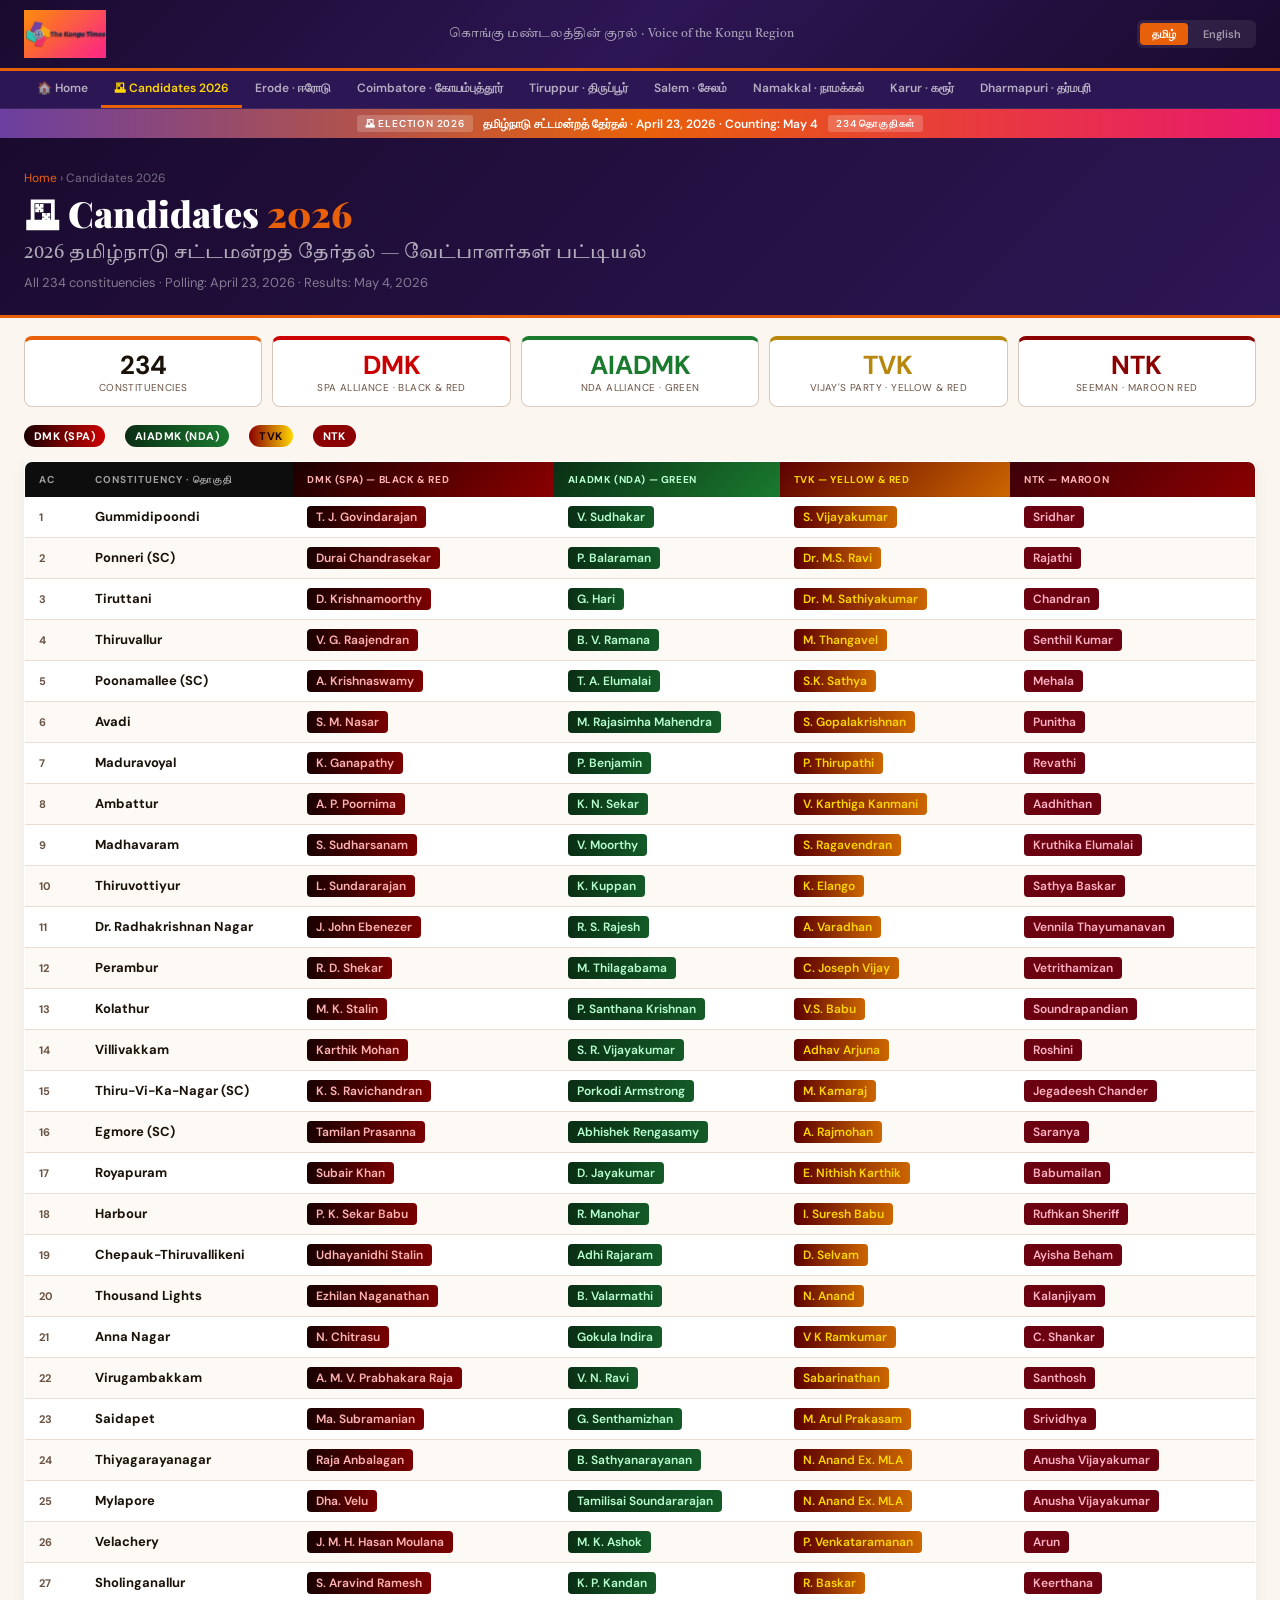
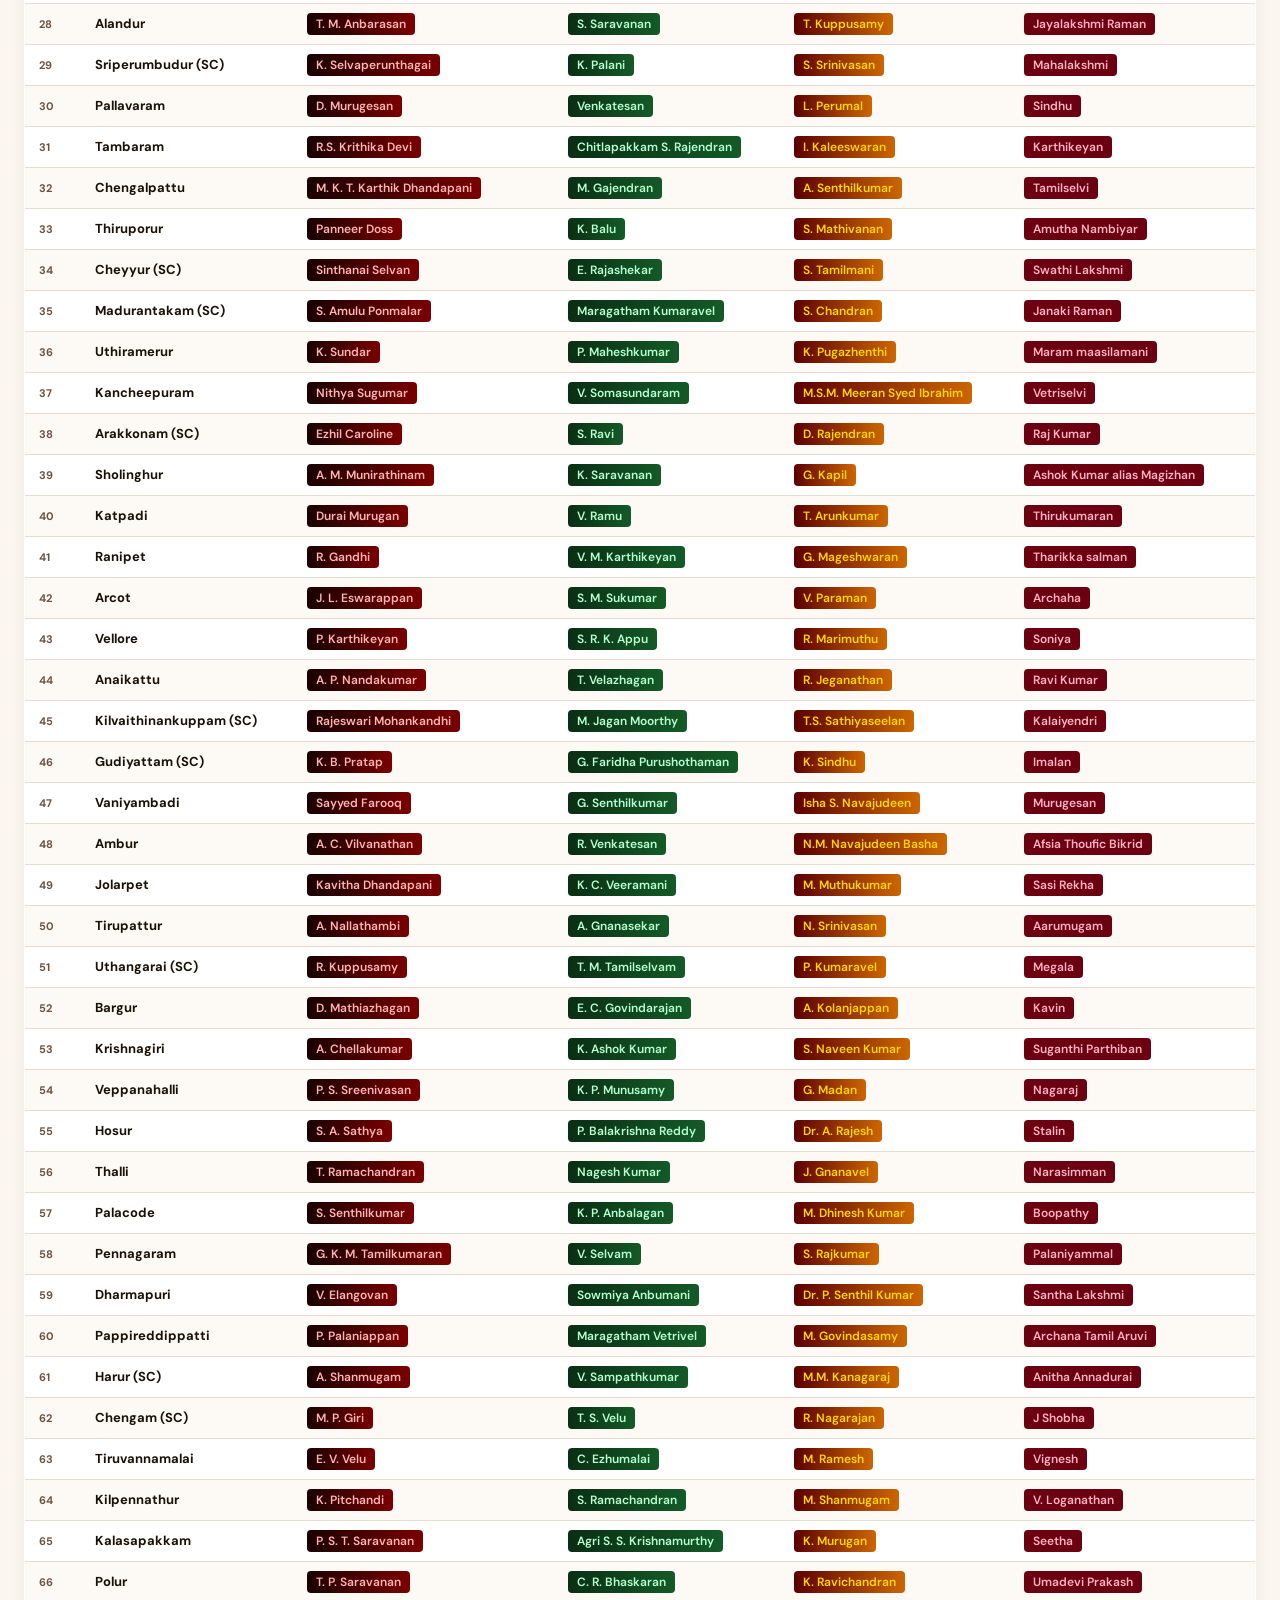
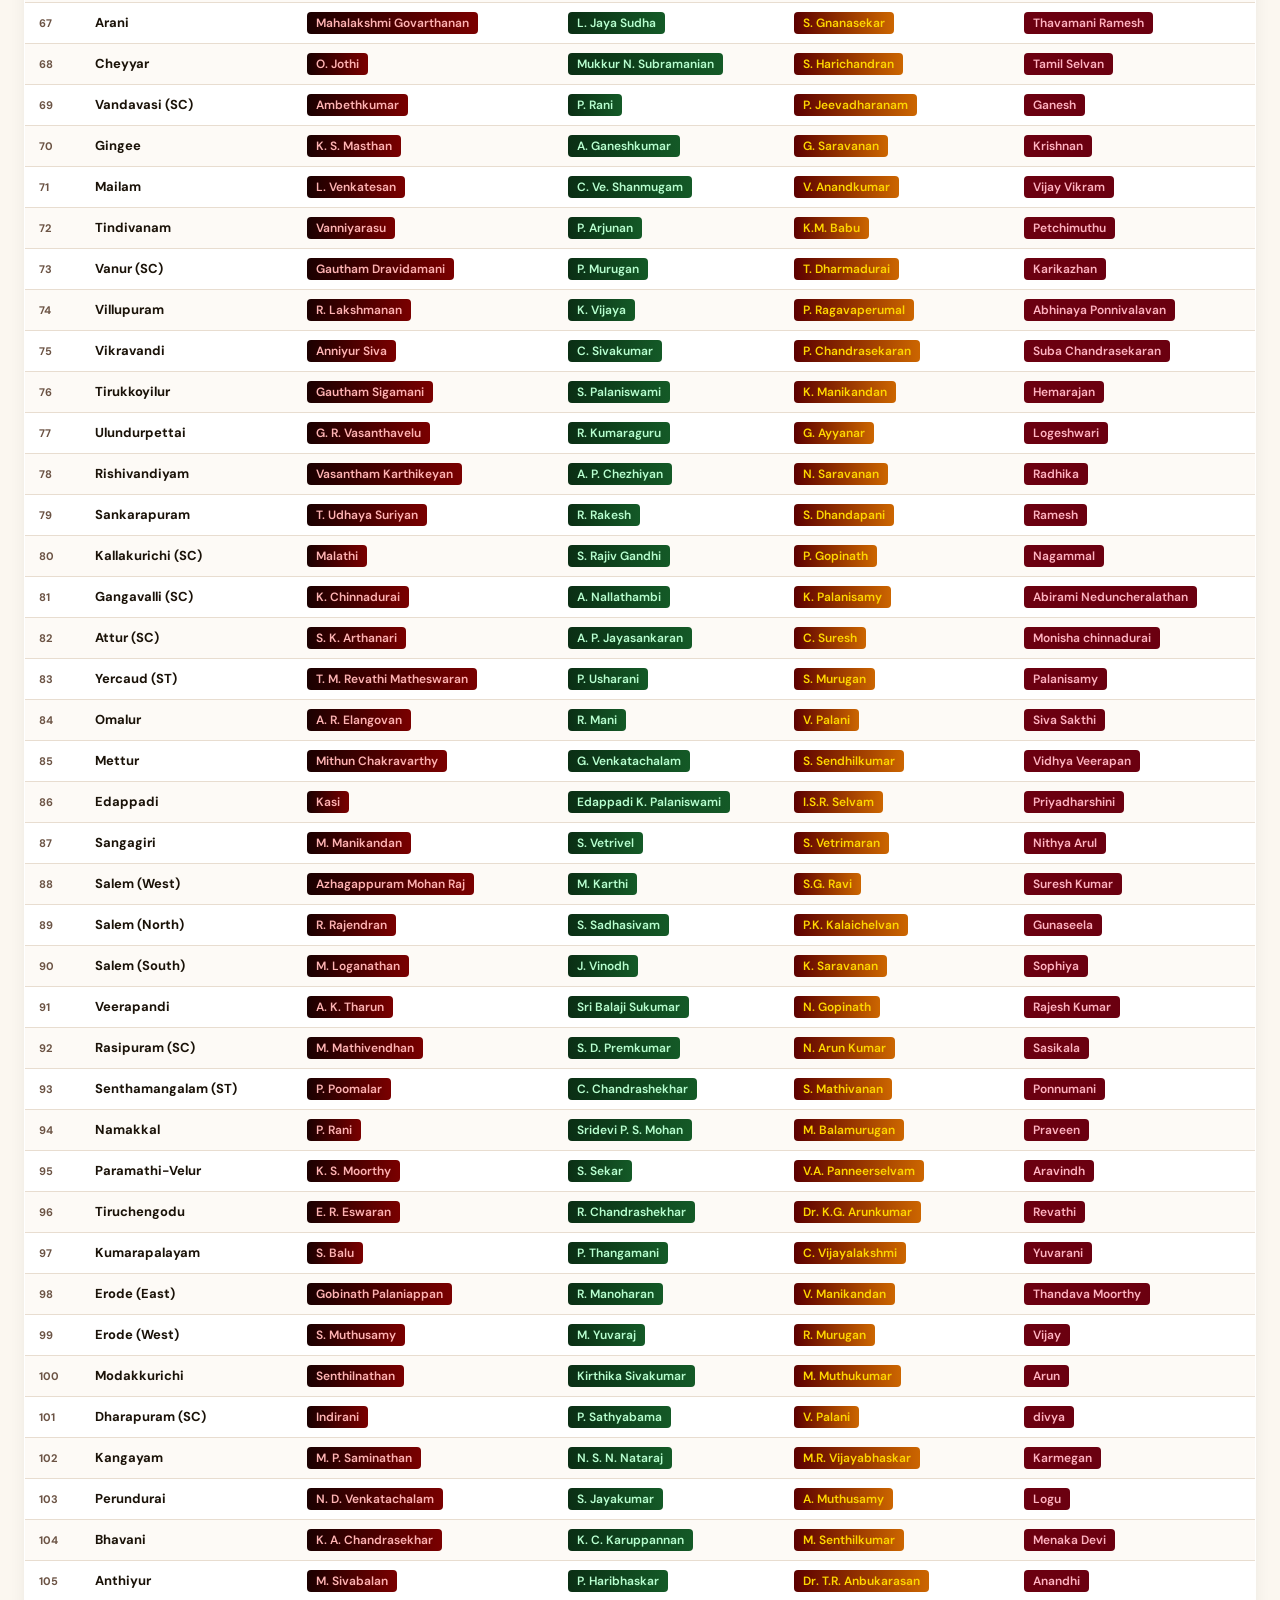
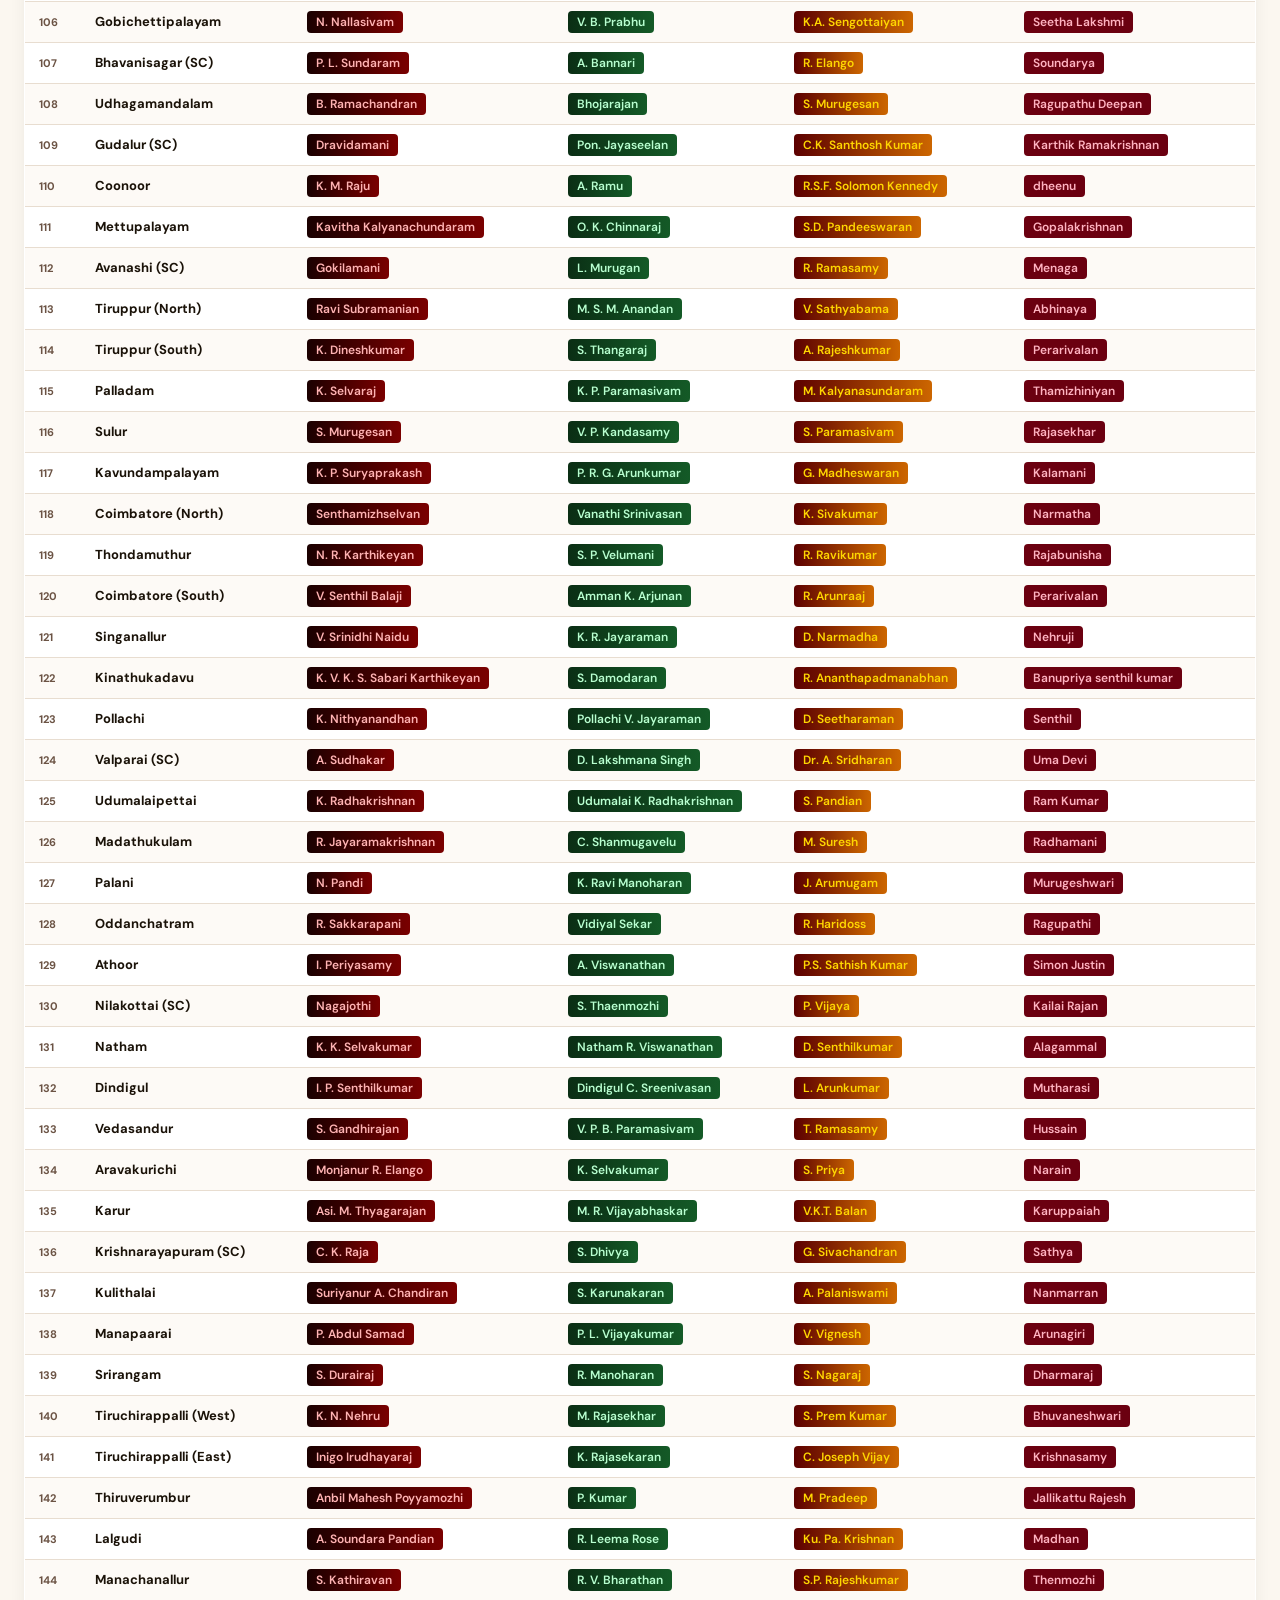
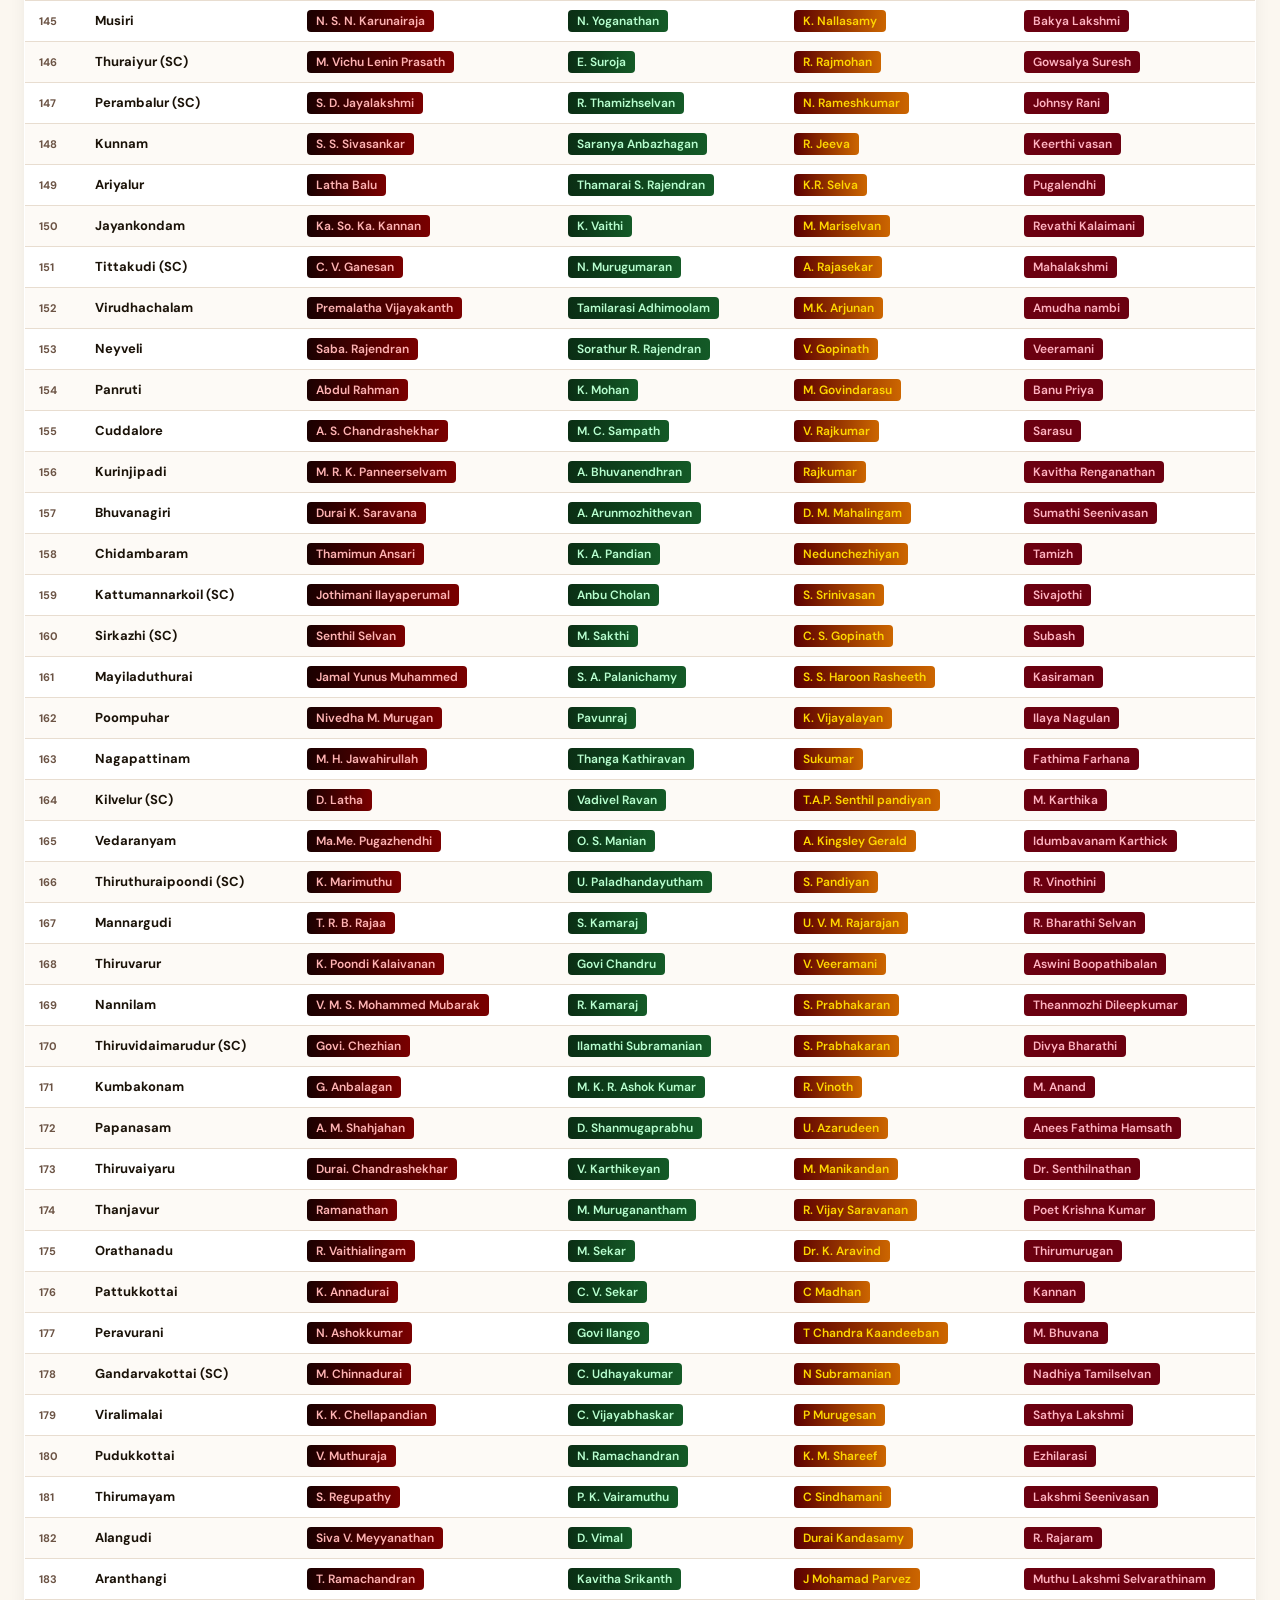
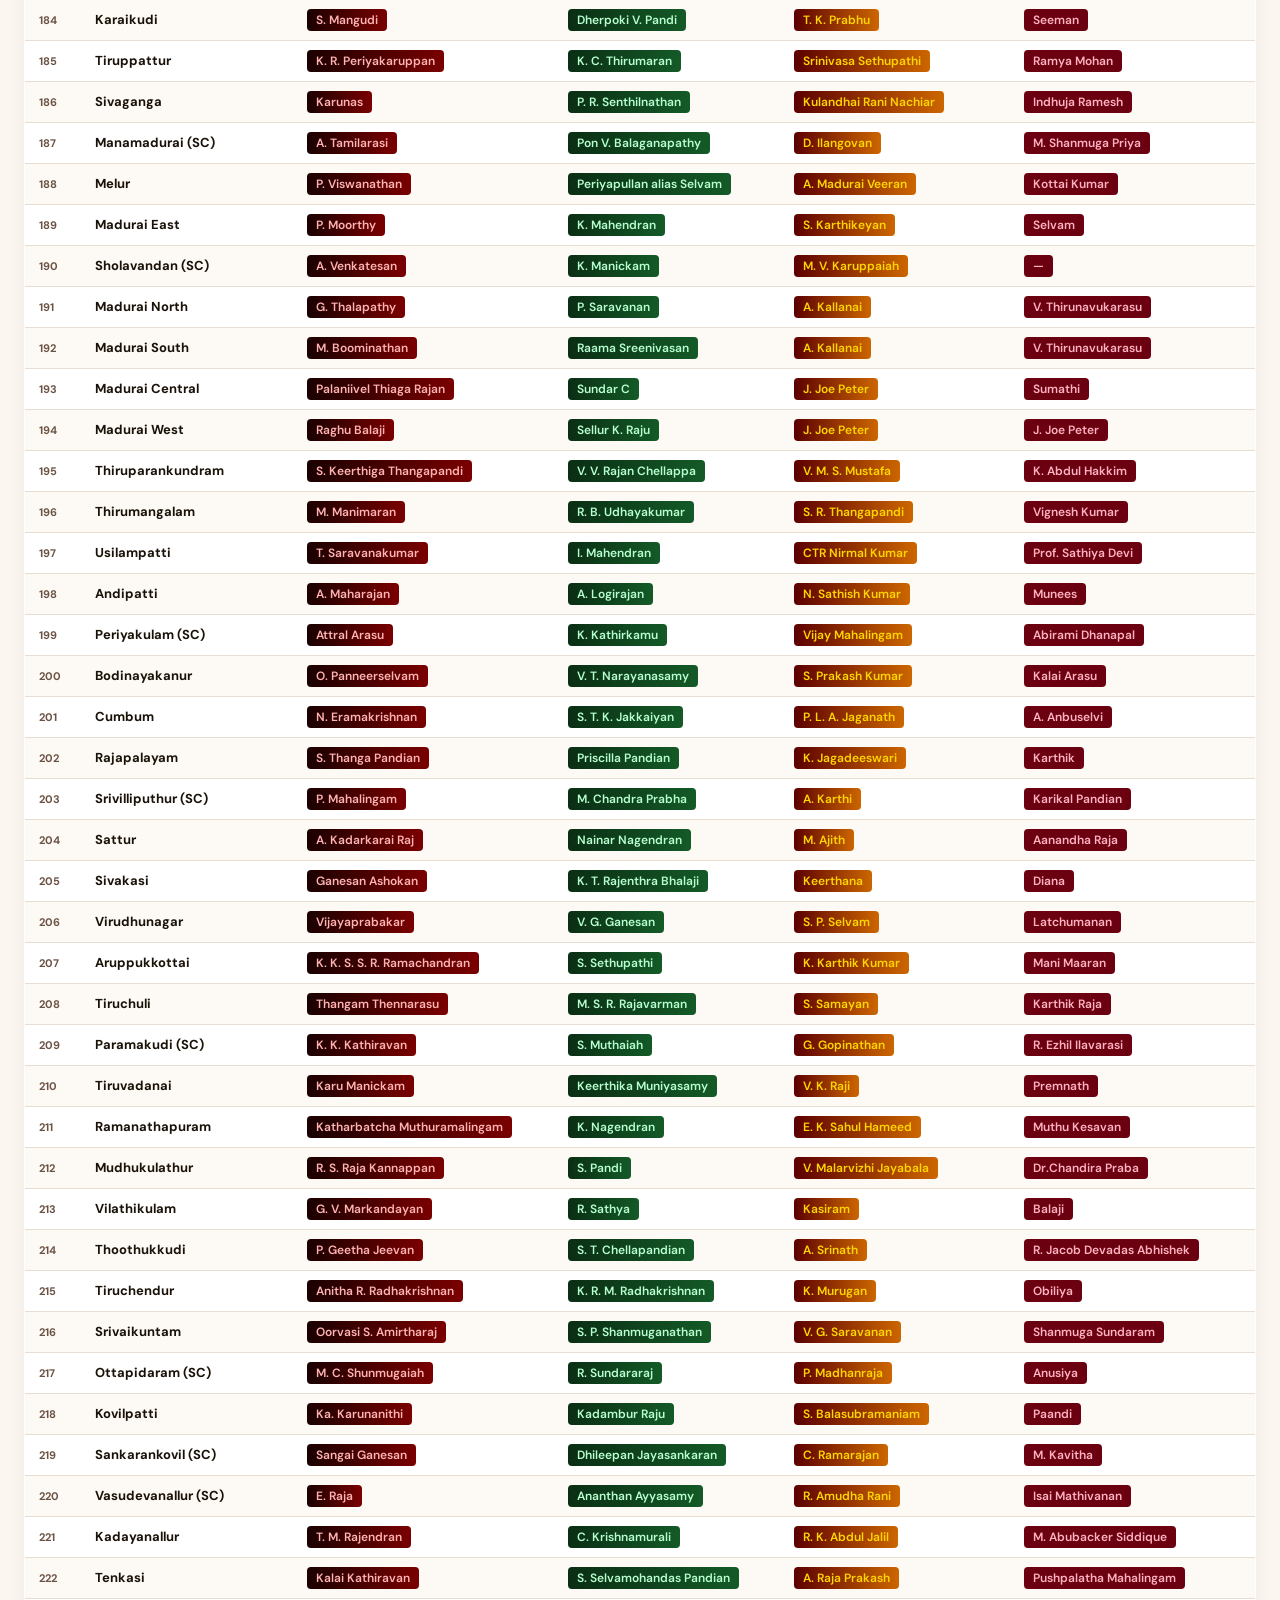
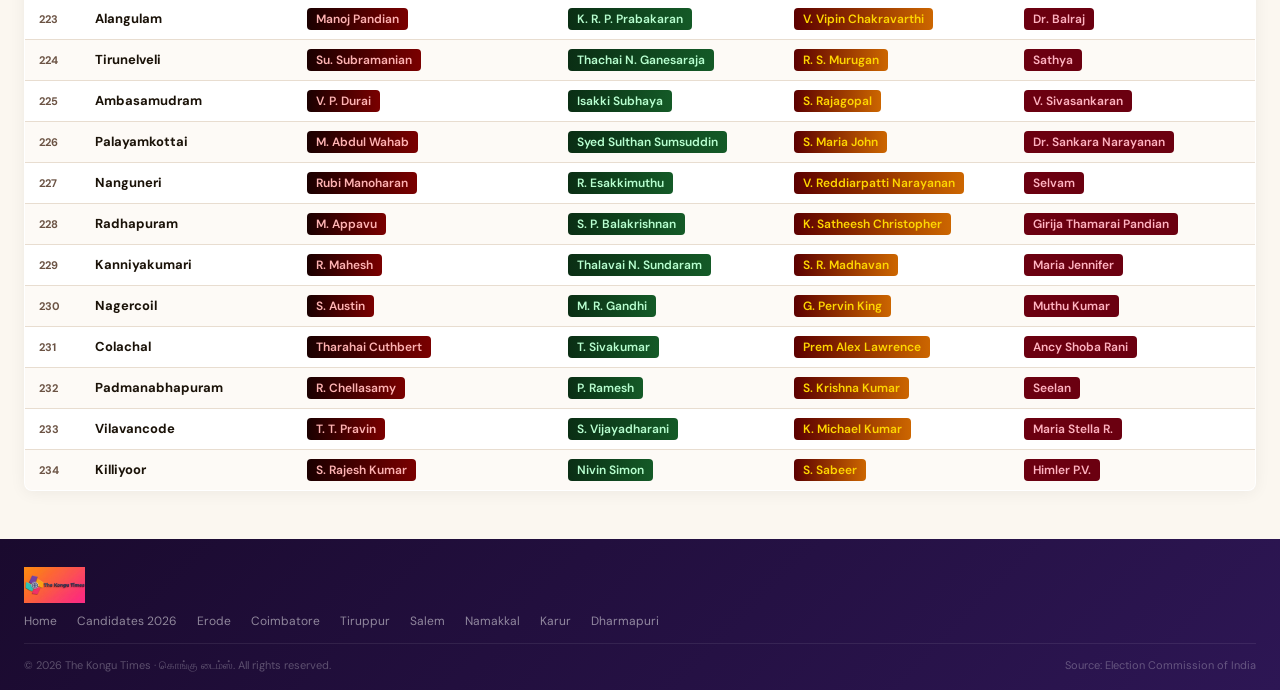
==== commit 9035b8fa: "🎨 Candidates 2026: new party colours, no search bar, first in nav; new clean Kongu map" ====
--- a/candidates-2026.html
+++ b/candidates-2026.html
@@ -3,122 +3,123 @@
 <head>
   <meta charset="UTF-8"/>
   <meta name="viewport" content="width=device-width,initial-scale=1"/>
-  <meta name="description" content="Tamil Nadu Election 2026 — Full candidates list for all 234 constituencies. DMK, AIADMK, TVK, NTK candidates."/>
   <title>Candidates 2026 | The Kongu Times</title>
-  <link rel="preconnect" href="https://fonts.googleapis.com">
   <link href="https://fonts.googleapis.com/css2?family=Tiro+Tamil&family=Playfair+Display:wght@700;900&family=DM+Sans:wght@400;500;600;700&display=swap" rel="stylesheet">
   <style>
     *,*::before,*::after{box-sizing:border-box;margin:0;padding:0}
     :root{
       --orange:#E8610A;--pink:#E8186D;--purple:#6B3FA0;
-      --dmk:#E8610A;--aiadmk:#1A5276;--tvk:#6B3FA0;--ntk:#1D6B34;
+      --dmk-bg:#1a0000;--dmk-accent:#CC0000;
+      --aiadmk-bg:#0a2e14;--aiadmk-accent:#1a7a2e;
+      --tvk-bg:#7a0000;--tvk-accent:#FFD700;
+      --ntk-bg:#5c0011;--ntk-accent:#8B0000;
       --ink:#1A1208;--ink-mid:#3D2B1F;--ink-light:#6B5344;
-      --paper:#FBF7F0;--paper-mid:#F2EBE0;--paper-dark:#E8DDD0;
-      --white:#fff;--border:#D6C9BB;
+      --paper:#FBF7F0;--paper-dark:#E8DDD0;--border:#D6C9BB;--white:#fff;
     }
     body{font-family:'DM Sans',sans-serif;background:var(--paper);color:var(--ink);}
 
-    /* HEADER */
-    .site-header{background:linear-gradient(135deg,#1a0a2e 0%,#2d1654 50%,#1a0a2e 100%);border-bottom:3px solid var(--orange);}
+    /* ── HEADER ── */
+    .site-header{background:linear-gradient(135deg,#1a0a2e 0%,#2d1654 50%,#1a0a2e 100%);border-bottom:3px solid var(--orange);position:sticky;top:0;z-index:100;}
     .header-inner{max-width:1280px;margin:0 auto;display:flex;align-items:center;justify-content:space-between;padding:10px 24px;gap:12px;}
-    .logo-img{height:48px;width:auto;}
+    .logo-img{height:48px;width:auto;display:block;}
     .header-tagline{font-family:'Tiro Tamil',serif;font-size:12px;color:rgba(255,255,255,0.6);text-align:center;}
     .lang-toggle{display:flex;gap:3px;background:rgba(255,255,255,0.08);border-radius:6px;padding:3px;}
     .lang-btn{font-family:'DM Sans',sans-serif;font-size:11px;font-weight:600;padding:4px 12px;border:none;border-radius:4px;cursor:pointer;background:transparent;color:rgba(255,255,255,0.55);}
     .lang-btn.active{background:var(--orange);color:white;}
 
-    /* REGION NAV */
+    /* ── TOP NAV (Candidates first, then regions) ── */
     .region-nav{background:#2d1654;border-bottom:1px solid rgba(255,255,255,0.08);}
     .region-nav-inner{max-width:1280px;margin:0 auto;display:flex;align-items:center;padding:0 24px;overflow-x:auto;scrollbar-width:none;}
     .region-nav-inner::-webkit-scrollbar{display:none}
-    .region-nav-inner a{font-family:'DM Sans',sans-serif;font-size:12px;font-weight:600;color:rgba(255,255,255,0.65);text-decoration:none;padding:9px 12px;white-space:nowrap;border-bottom:3px solid transparent;transition:all 0.2s;}
+    .region-nav-inner a{font-family:'DM Sans',sans-serif;font-size:12px;font-weight:600;color:rgba(255,255,255,0.65);text-decoration:none;padding:9px 13px;white-space:nowrap;border-bottom:3px solid transparent;transition:all 0.2s;}
     .region-nav-inner a:hover,.region-nav-inner a.active{color:white;border-bottom-color:var(--orange);}
-
-    /* ELECTION BANNER */
-    .election-banner{background:linear-gradient(90deg,#6B3FA0,#E8610A,#E8186D);padding:7px 0;text-align:center;}
-    .election-banner-inner{font-family:'DM Sans',sans-serif;font-size:12px;font-weight:600;color:white;display:flex;align-items:center;justify-content:center;gap:10px;flex-wrap:wrap;}
+    .region-nav-inner a.candidates-link{color:var(--orange);border-bottom-color:rgba(232,97,10,0.4);}
+    .region-nav-inner a.candidates-link:hover,.region-nav-inner a.candidates-link.active{border-bottom-color:var(--orange);color:#FFD700;}
+
+    /* ── ELECTION BANNER ── */
+    .election-banner{background:linear-gradient(90deg,#6B3FA0,#E8610A,#E8186D);padding:6px 0;text-align:center;}
+    .election-banner-inner{font-family:'DM Sans',sans-serif;font-size:12px;font-weight:600;color:white;display:flex;align-items:center;justify-content:center;gap:10px;flex-wrap:wrap;padding:0 24px;}
     .elect-badge{background:rgba(255,255,255,0.2);border-radius:3px;padding:2px 8px;font-size:10px;letter-spacing:0.08em;}
 
-    /* PAGE HERO */
-    .page-hero{background:linear-gradient(135deg,#1a0a2e,#2d1654);padding:36px 24px 28px;border-bottom:3px solid var(--orange);}
+    /* ── PAGE HERO ── */
+    .page-hero{background:linear-gradient(135deg,#1a0a2e,#2d1654);padding:32px 24px 24px;border-bottom:3px solid var(--orange);}
     .page-hero-inner{max-width:1280px;margin:0 auto;}
-    .page-breadcrumb{font-size:12px;color:rgba(255,255,255,0.45);margin-bottom:10px;}
+    .page-breadcrumb{font-size:12px;color:rgba(255,255,255,0.4);margin-bottom:8px;}
     .page-breadcrumb a{color:var(--orange);text-decoration:none;}
-    .page-title{font-family:'Playfair Display',serif;font-size:38px;font-weight:900;color:white;line-height:1.1;}
+    .page-title{font-family:'Playfair Display',serif;font-size:36px;font-weight:900;color:white;line-height:1.1;}
     .page-title span{color:var(--orange);}
-    .page-title-ta{font-family:'Tiro Tamil',serif;font-size:20px;color:rgba(255,255,255,0.7);margin-top:6px;}
-    .page-subtitle{font-size:14px;color:rgba(255,255,255,0.55);margin-top:10px;}
-
-    /* STATS ROW */
-    .stats-row{max-width:1280px;margin:0 auto;padding:20px 24px;display:flex;gap:12px;flex-wrap:wrap;}
-    .stat-card{background:var(--white);border:1px solid var(--border);border-radius:8px;padding:14px 20px;flex:1;min-width:140px;text-align:center;border-top:3px solid var(--orange);}
-    .stat-num{font-size:28px;font-weight:700;color:var(--ink);line-height:1;}
-    .stat-label{font-size:11px;color:var(--ink-light);margin-top:4px;letter-spacing:0.04em;}
-    .stat-card.dmk{border-top-color:var(--dmk);} .stat-card.dmk .stat-num{color:var(--dmk);}
-    .stat-card.aiadmk{border-top-color:var(--aiadmk);} .stat-card.aiadmk .stat-num{color:var(--aiadmk);}
-    .stat-card.tvk{border-top-color:var(--tvk);} .stat-card.tvk .stat-num{color:var(--tvk);}
-    .stat-card.ntk{border-top-color:var(--ntk);} .stat-card.ntk .stat-num{color:var(--ntk);}
-
-    /* SEARCH + FILTERS */
-    .controls{max-width:1280px;margin:0 auto;padding:0 24px 16px;display:flex;gap:10px;flex-wrap:wrap;align-items:center;}
-    .search-wrap{flex:1;min-width:200px;position:relative;}
-    .search-wrap input{width:100%;padding:9px 12px 9px 36px;border:1px solid var(--border);border-radius:6px;font-family:'DM Sans',sans-serif;font-size:13px;background:var(--white);color:var(--ink);}
-    .search-wrap::before{content:'🔍';position:absolute;left:10px;top:50%;transform:translateY(-50%);font-size:13px;}
-    .filter-btn{padding:8px 16px;border:1px solid var(--border);border-radius:6px;font-family:'DM Sans',sans-serif;font-size:12px;font-weight:600;cursor:pointer;background:var(--white);color:var(--ink-mid);transition:all 0.15s;white-space:nowrap;}
-    .filter-btn:hover{border-color:var(--orange);color:var(--orange);}
-    .filter-btn.active{background:var(--orange);color:white;border-color:var(--orange);}
-    .filter-btn.dmk.active{background:var(--dmk);border-color:var(--dmk);}
-    .filter-btn.aiadmk.active{background:var(--aiadmk);border-color:var(--aiadmk);}
-    .filter-btn.tvk.active{background:var(--tvk);border-color:var(--tvk);}
-    .filter-btn.ntk.active{background:var(--ntk);border-color:var(--ntk);}
-    .result-count{font-size:12px;color:var(--ink-light);white-space:nowrap;}
-
-    /* TABLE */
+    .page-title-ta{font-family:'Tiro Tamil',serif;font-size:18px;color:rgba(255,255,255,0.65);margin-top:6px;}
+    .page-subtitle{font-size:13px;color:rgba(255,255,255,0.45);margin-top:8px;}
+
+    /* ── STATS ROW ── */
+    .stats-row{max-width:1280px;margin:0 auto;padding:18px 24px;display:flex;gap:10px;flex-wrap:wrap;}
+    .stat-card{background:var(--white);border:1px solid var(--border);border-radius:8px;padding:12px 18px;flex:1;min-width:120px;text-align:center;border-top:4px solid var(--orange);}
+    .stat-num{font-size:26px;font-weight:700;line-height:1;}
+    .stat-label{font-size:10px;color:var(--ink-light);margin-top:3px;letter-spacing:0.04em;text-transform:uppercase;}
+    .stat-card.s-dmk{border-top-color:#CC0000;} .stat-card.s-dmk .stat-num{color:#CC0000;}
+    .stat-card.s-aiadmk{border-top-color:#1a7a2e;} .stat-card.s-aiadmk .stat-num{color:#1a7a2e;}
+    .stat-card.s-tvk{border-top-color:#B8860B;} .stat-card.s-tvk .stat-num{color:#B8860B;}
+    .stat-card.s-ntk{border-top-color:#8B0000;} .stat-card.s-ntk .stat-num{color:#8B0000;}
+
+    /* ── PARTY LEGEND ── */
+    .legend-bar{max-width:1280px;margin:0 auto;padding:0 24px 14px;display:flex;gap:20px;flex-wrap:wrap;align-items:center;}
+    .legend-item{display:flex;align-items:center;gap:7px;font-size:12px;font-weight:700;color:var(--ink);}
+    .legend-pill{height:22px;padding:0 10px;border-radius:11px;display:flex;align-items:center;font-size:11px;font-weight:700;letter-spacing:0.04em;}
+    .pill-dmk{background:linear-gradient(90deg,#1a0000,#CC0000);color:white;}
+    .pill-aiadmk{background:linear-gradient(90deg,#0a2e14,#1a7a2e);color:white;}
+    .pill-tvk{background:linear-gradient(90deg,#8B0000,#FFD700);color:#1a0000;}
+    .pill-ntk{background:#8B0000;color:white;}
+
+    /* ── TABLE ── */
     .table-wrap{max-width:1280px;margin:0 auto;padding:0 24px 48px;overflow-x:auto;}
-    table{width:100%;border-collapse:collapse;background:var(--white);border:1px solid var(--border);border-radius:8px;overflow:hidden;font-size:13px;}
-    thead{background:var(--ink);}
-    thead th{padding:12px 14px;text-align:left;font-size:11px;font-weight:700;letter-spacing:0.08em;text-transform:uppercase;color:rgba(255,255,255,0.7);border-bottom:none;}
-    thead th.dmk-h{background:#C05008;color:white;}
-    thead th.aiadmk-h{background:#154360;color:white;}
-    thead th.tvk-h{background:#512E8F;color:white;}
-    thead th.ntk-h{background:#145A27;color:white;}
-    .candidate-row td{padding:10px 14px;border-bottom:1px solid var(--paper-dark);vertical-align:middle;}
-    .candidate-row:last-child td{border-bottom:none;}
-    .candidate-row:nth-child(even) td{background:#FDFAF6;}
-    .candidate-row:hover td{background:#FEF3E8;}
-    .ac-no{font-weight:700;color:var(--ink-light);font-size:12px;min-width:48px;}
-    .constituency-name{font-weight:700;color:var(--ink);font-size:14px;min-width:160px;}
-    .candidate{min-width:160px;}
-    .cname{display:inline-block;padding:3px 8px;border-radius:3px;font-size:12px;font-weight:500;}
-    td.dmk .cname{background:#FEF0E7;color:#8B3A06;}
-    td.aiadmk .cname{background:#EAF0F8;color:#154360;}
-    td.tvk .cname{background:#F0EAF8;color:#3D1F7A;}
-    td.ntk .cname{background:#E8F5ED;color:#0F4020;}
-    .hidden{display:none;}
-
-    /* LEGEND */
-    .legend{max-width:1280px;margin:0 auto;padding:0 24px 10px;display:flex;gap:16px;flex-wrap:wrap;}
-    .legend-item{display:flex;align-items:center;gap:6px;font-size:12px;font-weight:600;}
-    .legend-dot{width:10px;height:10px;border-radius:50%;}
-
-    /* FOOTER */
-    .site-footer{background:linear-gradient(135deg,#1a0a2e,#2d1654);color:rgba(255,255,255,0.6);padding:32px 24px 20px;}
+    table{width:100%;border-collapse:collapse;background:var(--white);border:1px solid var(--border);border-radius:8px;overflow:hidden;font-size:13px;box-shadow:0 2px 16px rgba(0,0,0,0.06);}
+
+    thead tr th{padding:0;border:none;}
+    .th-main{background:#0d0d0d;color:rgba(255,255,255,0.6);padding:11px 14px;text-align:left;font-size:10px;font-weight:700;letter-spacing:0.1em;text-transform:uppercase;}
+    .th-dmk{background:linear-gradient(135deg,#1a0000,#8B0000);color:#FFB3B3;padding:11px 14px;text-align:left;font-size:10px;font-weight:700;letter-spacing:0.06em;text-transform:uppercase;}
+    .th-aiadmk{background:linear-gradient(135deg,#0a2e14,#1a7a2e);color:#B8FFD0;padding:11px 14px;text-align:left;font-size:10px;font-weight:700;letter-spacing:0.06em;text-transform:uppercase;}
+    .th-tvk{background:linear-gradient(135deg,#5c0000,#cc6600);color:#FFD700;padding:11px 14px;text-align:left;font-size:10px;font-weight:700;letter-spacing:0.06em;text-transform:uppercase;}
+    .th-ntk{background:linear-gradient(135deg,#3d0008,#8B0000);color:#FFB3B3;padding:11px 14px;text-align:left;font-size:10px;font-weight:700;letter-spacing:0.06em;text-transform:uppercase;}
+
+    .crow td{padding:9px 14px;border-bottom:1px solid var(--paper-dark);vertical-align:middle;}
+    .crow:last-child td{border-bottom:none;}
+    .crow:nth-child(even) td{background:#FDFAF6;}
+    .crow:hover td{background:#FEF3E8;transition:background 0.1s;}
+
+    .ac{font-weight:700;color:var(--ink-light);font-size:11px;min-width:44px;}
+    .con{font-weight:700;color:var(--ink);font-size:13px;min-width:150px;}
+
+    /* Party candidate pill styling */
+    td.dmk span{display:inline-block;padding:3px 9px;border-radius:4px;font-size:12px;font-weight:600;
+      background:linear-gradient(90deg,#1a0000 0%,#7a0000 100%);color:#FFB3B3;}
+    td.aiadmk span{display:inline-block;padding:3px 9px;border-radius:4px;font-size:12px;font-weight:600;
+      background:linear-gradient(90deg,#0a2e14 0%,#145a27 100%);color:#B8FFD0;}
+    td.tvk span{display:inline-block;padding:3px 9px;border-radius:4px;font-size:12px;font-weight:600;
+      background:linear-gradient(90deg,#5c0000 0%,#cc6600 100%);color:#FFD700;}
+    td.ntk span{display:inline-block;padding:3px 9px;border-radius:4px;font-size:12px;font-weight:600;
+      background:#6B0010;color:#FFB3C1;}
+
+    .hidden{display:none!important;}
+
+    /* ── FOOTER ── */
+    .site-footer{background:linear-gradient(135deg,#1a0a2e,#2d1654);color:rgba(255,255,255,0.6);padding:28px 24px 18px;}
     .footer-inner{max-width:1280px;margin:0 auto;}
-    .footer-bottom{display:flex;justify-content:space-between;font-size:12px;color:rgba(255,255,255,0.35);flex-wrap:wrap;gap:6px;border-top:1px solid rgba(255,255,255,0.1);padding-top:16px;}
-    .footer-logo-img{height:36px;margin-bottom:10px;}
-    .footer-links{display:flex;gap:24px;margin-bottom:16px;flex-wrap:wrap;}
-    .footer-links a{font-size:13px;color:rgba(255,255,255,0.55);text-decoration:none;transition:color 0.15s;}
+    .footer-logo-img{height:36px;margin-bottom:10px;display:block;}
+    .footer-links{display:flex;gap:20px;margin-bottom:14px;flex-wrap:wrap;}
+    .footer-links a{font-size:12px;color:rgba(255,255,255,0.5);text-decoration:none;transition:color 0.15s;}
     .footer-links a:hover{color:white;}
+    .footer-bottom{display:flex;justify-content:space-between;font-size:11px;color:rgba(255,255,255,0.28);flex-wrap:wrap;gap:6px;border-top:1px solid rgba(255,255,255,0.08);padding-top:14px;}
 
     @media(max-width:700px){
-      .page-title{font-size:26px;}
-      .stats-row{gap:8px;}
-      .stat-card{min-width:100px;padding:10px 12px;}
-      .stat-num{font-size:22px;}
-      thead th{padding:8px 6px;font-size:9px;}
-      .candidate-row td{padding:8px 6px;}
-      .cname{font-size:11px;padding:2px 5px;}
-      .constituency-name{font-size:12px;}
+      .page-title{font-size:24px;}
+      .header-tagline{display:none}
+      .stats-row{gap:6px;}
+      .stat-card{min-width:80px;padding:10px 8px;}
+      .stat-num{font-size:18px;}
+      thead .th-main,.th-dmk,.th-aiadmk,.th-tvk,.th-ntk{padding:8px 6px;font-size:8px;}
+      .crow td{padding:8px 6px;}
+      td.dmk span,td.aiadmk span,td.tvk span,td.ntk span{font-size:10px;padding:2px 5px;}
+      .con{font-size:11px;}
     }
   </style>
 </head>
@@ -136,10 +137,11 @@
   </div>
 </header>
 
-<!-- NAV -->
+<!-- NAV — Candidates 2026 FIRST then regions -->
 <nav class="region-nav">
   <div class="region-nav-inner">
     <a href="index.html">🏠 Home</a>
+    <a href="candidates-2026.html" class="candidates-link active">🗳 Candidates 2026</a>
     <a href="regions/erode.html">Erode · ஈரோடு</a>
     <a href="regions/coimbatore.html">Coimbatore · கோயம்புத்தூர்</a>
     <a href="regions/tiruppur.html">Tiruppur · திருப்பூர்</a>
@@ -147,7 +149,6 @@
     <a href="regions/namakkal.html">Namakkal · நாமக்கல்</a>
     <a href="regions/karur.html">Karur · கரூர்</a>
     <a href="regions/dharmapuri.html">Dharmapuri · தர்மபுரி</a>
-    <a href="candidates-2026.html" class="active">🗳 Candidates 2026</a>
   </div>
 </nav>
 
@@ -166,1926 +167,1913 @@
     <div class="page-breadcrumb"><a href="index.html">Home</a> › Candidates 2026</div>
     <h1 class="page-title">🗳 Candidates <span>2026</span></h1>
     <div class="page-title-ta">2026 தமிழ்நாடு சட்டமன்றத் தேர்தல் — வேட்பாளர்கள் பட்டியல்</div>
-    <p class="page-subtitle">All 234 constituencies · DMK (SPA) · AIADMK (NDA) · TVK · NTK — Polling: April 23 · Results: May 4</p>
+    <p class="page-subtitle">All 234 constituencies · Polling: April 23, 2026 · Results: May 4, 2026</p>
   </div>
 </div>
 
 <!-- STATS -->
 <div class="stats-row">
-  <div class="stat-card"><div class="stat-num">234</div><div class="stat-label">Total Constituencies</div></div>
-  <div class="stat-card dmk"><div class="stat-num">DMK</div><div class="stat-label">SPA Alliance</div></div>
-  <div class="stat-card aiadmk"><div class="stat-num">AIADMK</div><div class="stat-label">NDA Alliance</div></div>
-  <div class="stat-card tvk"><div class="stat-num">TVK</div><div class="stat-label">Vijay's Party · Solo</div></div>
-  <div class="stat-card ntk"><div class="stat-num">NTK</div><div class="stat-label">Seeman's Party</div></div>
+  <div class="stat-card"><div class="stat-num" style="color:var(--ink)">234</div><div class="stat-label">Constituencies</div></div>
+  <div class="stat-card s-dmk"><div class="stat-num">DMK</div><div class="stat-label">SPA Alliance · Black &amp; Red</div></div>
+  <div class="stat-card s-aiadmk"><div class="stat-num">AIADMK</div><div class="stat-label">NDA Alliance · Green</div></div>
+  <div class="stat-card s-tvk"><div class="stat-num">TVK</div><div class="stat-label">Vijay's Party · Yellow &amp; Red</div></div>
+  <div class="stat-card s-ntk"><div class="stat-num">NTK</div><div class="stat-label">Seeman · Maroon Red</div></div>
 </div>
 
-<!-- LEGEND -->
-<div class="legend">
-  <div class="legend-item"><div class="legend-dot" style="background:#E8610A"></div>DMK (SPA)</div>
-  <div class="legend-item"><div class="legend-dot" style="background:#1A5276"></div>AIADMK (NDA)</div>
-  <div class="legend-item"><div class="legend-dot" style="background:#6B3FA0"></div>TVK</div>
-  <div class="legend-item"><div class="legend-dot" style="background:#1D6B34"></div>NTK</div>
+<!-- PARTY LEGEND PILLS -->
+<div class="legend-bar">
+  <div class="legend-item"><span class="legend-pill pill-dmk">DMK (SPA)</span></div>
+  <div class="legend-item"><span class="legend-pill pill-aiadmk">AIADMK (NDA)</span></div>
+  <div class="legend-item"><span class="legend-pill pill-tvk">TVK</span></div>
+  <div class="legend-item"><span class="legend-pill pill-ntk">NTK</span></div>
 </div>
 
-<!-- CONTROLS -->
-<div class="controls">
-  <div class="search-wrap">
-    <input type="text" id="searchBox" placeholder="Search constituency or candidate name..." oninput="filterTable()"/>
-  </div>
-  <button class="filter-btn active" onclick="filterParty('all',this)">All Parties</button>
-  <button class="filter-btn dmk" onclick="filterParty('dmk',this)">DMK (SPA)</button>
-  <button class="filter-btn aiadmk" onclick="filterParty('aiadmk',this)">AIADMK (NDA)</button>
-  <button class="filter-btn tvk" onclick="filterParty('tvk',this)">TVK</button>
-  <button class="filter-btn ntk" onclick="filterParty('ntk',this)">NTK</button>
-  <span class="result-count" id="resultCount">234 constituencies</span>
-</div>
-
-<!-- TABLE -->
+<!-- TABLE (no search bar) -->
 <div class="table-wrap">
   <table id="candidatesTable">
     <thead>
       <tr>
-        <th>AC No.</th>
-        <th>Constituency · தொகுதி</th>
-        <th class="dmk-h">DMK (SPA)</th>
-        <th class="aiadmk-h">AIADMK (NDA)</th>
-        <th class="tvk-h">TVK</th>
-        <th class="ntk-h">NTK</th>
+        <th class="th-main">AC</th>
+        <th class="th-main">Constituency · தொகுதி</th>
+        <th class="th-dmk">DMK (SPA) — Black &amp; Red</th>
+        <th class="th-aiadmk">AIADMK (NDA) — Green</th>
+        <th class="th-tvk">TVK — Yellow &amp; Red</th>
+        <th class="th-ntk">NTK — Maroon</th>
       </tr>
     </thead>
     <tbody id="tableBody">
       
-    <tr class="candidate-row" data-index="0">
-      <td class="ac-no">1</td>
-      <td class="constituency-name">Gummidipoondi</td>
-      <td class="candidate dmk"><span class="cname">T. J. Govindarajan</span></td>
-      <td class="candidate aiadmk"><span class="cname">V. Sudhakar</span></td>
-      <td class="candidate tvk"><span class="cname">S. Vijayakumar</span></td>
-      <td class="candidate ntk"><span class="cname">Sridhar</span></td>
-    </tr>
-    <tr class="candidate-row" data-index="1">
-      <td class="ac-no">2</td>
-      <td class="constituency-name">Ponneri (SC)</td>
-      <td class="candidate dmk"><span class="cname">Durai Chandrasekar</span></td>
-      <td class="candidate aiadmk"><span class="cname">P. Balaraman</span></td>
-      <td class="candidate tvk"><span class="cname">Dr. M.S. Ravi</span></td>
-      <td class="candidate ntk"><span class="cname">Rajathi</span></td>
-    </tr>
-    <tr class="candidate-row" data-index="2">
-      <td class="ac-no">3</td>
-      <td class="constituency-name">Tiruttani</td>
-      <td class="candidate dmk"><span class="cname">D. Krishnamoorthy</span></td>
-      <td class="candidate aiadmk"><span class="cname">G. Hari</span></td>
-      <td class="candidate tvk"><span class="cname">Dr. M. Sathiyakumar</span></td>
-      <td class="candidate ntk"><span class="cname">Chandran</span></td>
-    </tr>
-    <tr class="candidate-row" data-index="3">
-      <td class="ac-no">4</td>
-      <td class="constituency-name">Thiruvallur</td>
-      <td class="candidate dmk"><span class="cname">V. G. Raajendran</span></td>
-      <td class="candidate aiadmk"><span class="cname">B. V. Ramana</span></td>
-      <td class="candidate tvk"><span class="cname">M. Thangavel</span></td>
-      <td class="candidate ntk"><span class="cname">Senthil Kumar</span></td>
-    </tr>
-    <tr class="candidate-row" data-index="4">
-      <td class="ac-no">5</td>
-      <td class="constituency-name">Poonamallee (SC)</td>
-      <td class="candidate dmk"><span class="cname">A. Krishnaswamy</span></td>
-      <td class="candidate aiadmk"><span class="cname">T. A. Elumalai</span></td>
-      <td class="candidate tvk"><span class="cname">S.K. Sathya</span></td>
-      <td class="candidate ntk"><span class="cname">Mehala</span></td>
-    </tr>
-    <tr class="candidate-row" data-index="5">
-      <td class="ac-no">6</td>
-      <td class="constituency-name">Avadi</td>
-      <td class="candidate dmk"><span class="cname">S. M. Nasar</span></td>
-      <td class="candidate aiadmk"><span class="cname">M. Rajasimha Mahendra</span></td>
-      <td class="candidate tvk"><span class="cname">S. Gopalakrishnan</span></td>
-      <td class="candidate ntk"><span class="cname">Punitha</span></td>
-    </tr>
-    <tr class="candidate-row" data-index="6">
-      <td class="ac-no">7</td>
-      <td class="constituency-name">Maduravoyal</td>
-      <td class="candidate dmk"><span class="cname">K. Ganapathy</span></td>
-      <td class="candidate aiadmk"><span class="cname">P. Benjamin</span></td>
-      <td class="candidate tvk"><span class="cname">P. Thirupathi</span></td>
-      <td class="candidate ntk"><span class="cname">Revathi</span></td>
-    </tr>
-    <tr class="candidate-row" data-index="7">
-      <td class="ac-no">8</td>
-      <td class="constituency-name">Ambattur</td>
-      <td class="candidate dmk"><span class="cname">A. P. Poornima</span></td>
-      <td class="candidate aiadmk"><span class="cname">K. N. Sekar</span></td>
-      <td class="candidate tvk"><span class="cname">V. Karthiga Kanmani</span></td>
-      <td class="candidate ntk"><span class="cname">Aadhithan</span></td>
-    </tr>
-    <tr class="candidate-row" data-index="8">
-      <td class="ac-no">9</td>
-      <td class="constituency-name">Madhavaram</td>
-      <td class="candidate dmk"><span class="cname">S. Sudharsanam</span></td>
-      <td class="candidate aiadmk"><span class="cname">V. Moorthy</span></td>
-      <td class="candidate tvk"><span class="cname">S. Ragavendran</span></td>
-      <td class="candidate ntk"><span class="cname">Kruthika Elumalai</span></td>
-    </tr>
-    <tr class="candidate-row" data-index="9">
-      <td class="ac-no">10</td>
-      <td class="constituency-name">Thiruvottiyur</td>
-      <td class="candidate dmk"><span class="cname">L. Sundararajan</span></td>
-      <td class="candidate aiadmk"><span class="cname">K. Kuppan</span></td>
-      <td class="candidate tvk"><span class="cname">K. Elango</span></td>
-      <td class="candidate ntk"><span class="cname">Sathya Baskar</span></td>
-    </tr>
-    <tr class="candidate-row" data-index="10">
-      <td class="ac-no">11</td>
-      <td class="constituency-name">Dr. Radhakrishnan Nagar</td>
-      <td class="candidate dmk"><span class="cname">J. John Ebenezer</span></td>
-      <td class="candidate aiadmk"><span class="cname">R. S. Rajesh</span></td>
-      <td class="candidate tvk"><span class="cname">A. Varadhan</span></td>
-      <td class="candidate ntk"><span class="cname">Vennila Thayumanavan</span></td>
-    </tr>
-    <tr class="candidate-row" data-index="11">
-      <td class="ac-no">12</td>
-      <td class="constituency-name">Perambur</td>
-      <td class="candidate dmk"><span class="cname">R. D. Shekar</span></td>
-      <td class="candidate aiadmk"><span class="cname">M. Thilagabama</span></td>
-      <td class="candidate tvk"><span class="cname">C. Joseph Vijay</span></td>
-      <td class="candidate ntk"><span class="cname">Vetrithamizan</span></td>
-    </tr>
-    <tr class="candidate-row" data-index="12">
-      <td class="ac-no">13</td>
-      <td class="constituency-name">Kolathur</td>
-      <td class="candidate dmk"><span class="cname">M. K. Stalin</span></td>
-      <td class="candidate aiadmk"><span class="cname">P. Santhana Krishnan</span></td>
-      <td class="candidate tvk"><span class="cname">V.S. Babu</span></td>
-      <td class="candidate ntk"><span class="cname">Soundrapandian</span></td>
-    </tr>
-    <tr class="candidate-row" data-index="13">
-      <td class="ac-no">14</td>
-      <td class="constituency-name">Villivakkam</td>
-      <td class="candidate dmk"><span class="cname">Karthik Mohan</span></td>
-      <td class="candidate aiadmk"><span class="cname">S. R. Vijayakumar</span></td>
-      <td class="candidate tvk"><span class="cname">Adhav Arjuna</span></td>
-      <td class="candidate ntk"><span class="cname">Roshini</span></td>
-    </tr>
-    <tr class="candidate-row" data-index="14">
-      <td class="ac-no">15</td>
-      <td class="constituency-name">Thiru-Vi-Ka-Nagar (SC)</td>
-      <td class="candidate dmk"><span class="cname">K. S. Ravichandran</span></td>
-      <td class="candidate aiadmk"><span class="cname">Porkodi Armstrong</span></td>
-      <td class="candidate tvk"><span class="cname">M. Kamaraj</span></td>
-      <td class="candidate ntk"><span class="cname">Jegadeesh Chander</span></td>
-    </tr>
-    <tr class="candidate-row" data-index="15">
-      <td class="ac-no">16</td>
-      <td class="constituency-name">Egmore (SC)</td>
-      <td class="candidate dmk"><span class="cname">Tamilan Prasanna</span></td>
-      <td class="candidate aiadmk"><span class="cname">Abhishek Rengasamy</span></td>
-      <td class="candidate tvk"><span class="cname">A. Rajmohan</span></td>
-      <td class="candidate ntk"><span class="cname">Saranya</span></td>
-    </tr>
-    <tr class="candidate-row" data-index="16">
-      <td class="ac-no">17</td>
-      <td class="constituency-name">Royapuram</td>
-      <td class="candidate dmk"><span class="cname">Subair Khan</span></td>
-      <td class="candidate aiadmk"><span class="cname">D. Jayakumar</span></td>
-      <td class="candidate tvk"><span class="cname">E. Nithish Karthik</span></td>
-      <td class="candidate ntk"><span class="cname">Babumailan</span></td>
-    </tr>
-    <tr class="candidate-row" data-index="17">
-      <td class="ac-no">18</td>
-      <td class="constituency-name">Harbour</td>
-      <td class="candidate dmk"><span class="cname">P. K. Sekar Babu</span></td>
-      <td class="candidate aiadmk"><span class="cname">R. Manohar</span></td>
-      <td class="candidate tvk"><span class="cname">I. Suresh Babu</span></td>
-      <td class="candidate ntk"><span class="cname">Rufhkan Sheriff</span></td>
-    </tr>
-    <tr class="candidate-row" data-index="18">
-      <td class="ac-no">19</td>
-      <td class="constituency-name">Chepauk-Thiruvallikeni</td>
-      <td class="candidate dmk"><span class="cname">Udhayanidhi Stalin</span></td>
-      <td class="candidate aiadmk"><span class="cname">Adhi Rajaram</span></td>
-      <td class="candidate tvk"><span class="cname">D. Selvam</span></td>
-      <td class="candidate ntk"><span class="cname">Ayisha Beham</span></td>
-    </tr>
-    <tr class="candidate-row" data-index="19">
-      <td class="ac-no">20</td>
-      <td class="constituency-name">Thousand Lights</td>
-      <td class="candidate dmk"><span class="cname">Ezhilan Naganathan</span></td>
-      <td class="candidate aiadmk"><span class="cname">B. Valarmathi</span></td>
-      <td class="candidate tvk"><span class="cname">N. Anand</span></td>
-      <td class="candidate ntk"><span class="cname">Kalanjiyam</span></td>
-    </tr>
-    <tr class="candidate-row" data-index="20">
-      <td class="ac-no">21</td>
-      <td class="constituency-name">Anna Nagar</td>
-      <td class="candidate dmk"><span class="cname">N. Chitrasu</span></td>
-      <td class="candidate aiadmk"><span class="cname">Gokula Indira</span></td>
-      <td class="candidate tvk"><span class="cname">V K Ramkumar</span></td>
-      <td class="candidate ntk"><span class="cname">C. Shankar</span></td>
-    </tr>
-    <tr class="candidate-row" data-index="21">
-      <td class="ac-no">22</td>
-      <td class="constituency-name">Virugambakkam</td>
-      <td class="candidate dmk"><span class="cname">A. M. V. Prabhakara Raja</span></td>
-      <td class="candidate aiadmk"><span class="cname">V. N. Ravi</span></td>
-      <td class="candidate tvk"><span class="cname">Sabarinathan</span></td>
-      <td class="candidate ntk"><span class="cname">Santhosh</span></td>
-    </tr>
-    <tr class="candidate-row" data-index="22">
-      <td class="ac-no">23</td>
-      <td class="constituency-name">Saidapet</td>
-      <td class="candidate dmk"><span class="cname">Ma. Subramanian</span></td>
-      <td class="candidate aiadmk"><span class="cname">G. Senthamizhan</span></td>
-      <td class="candidate tvk"><span class="cname">M. Arul Prakasam</span></td>
-      <td class="candidate ntk"><span class="cname">Srividhya</span></td>
-    </tr>
-    <tr class="candidate-row" data-index="23">
-      <td class="ac-no">24</td>
-      <td class="constituency-name">Thiyagarayanagar</td>
-      <td class="candidate dmk"><span class="cname">Raja Anbalagan</span></td>
-      <td class="candidate aiadmk"><span class="cname">B. Sathyanarayanan</span></td>
-      <td class="candidate tvk"><span class="cname">N. Anand Ex. MLA</span></td>
-      <td class="candidate ntk"><span class="cname">Anusha Vijayakumar</span></td>
-    </tr>
-    <tr class="candidate-row" data-index="24">
-      <td class="ac-no">25</td>
-      <td class="constituency-name">Mylapore</td>
-      <td class="candidate dmk"><span class="cname">Dha. Velu</span></td>
-      <td class="candidate aiadmk"><span class="cname">Tamilisai Soundararajan</span></td>
-      <td class="candidate tvk"><span class="cname">N. Anand Ex. MLA</span></td>
-      <td class="candidate ntk"><span class="cname">Anusha Vijayakumar</span></td>
-    </tr>
-    <tr class="candidate-row" data-index="25">
-      <td class="ac-no">26</td>
-      <td class="constituency-name">Velachery</td>
-      <td class="candidate dmk"><span class="cname">J. M. H. Hasan Moulana</span></td>
-      <td class="candidate aiadmk"><span class="cname">M. K. Ashok</span></td>
-      <td class="candidate tvk"><span class="cname">P. Venkataramanan</span></td>
-      <td class="candidate ntk"><span class="cname">Arun</span></td>
-    </tr>
-    <tr class="candidate-row" data-index="26">
-      <td class="ac-no">27</td>
-      <td class="constituency-name">Sholinganallur</td>
-      <td class="candidate dmk"><span class="cname">S. Aravind Ramesh</span></td>
-      <td class="candidate aiadmk"><span class="cname">K. P. Kandan</span></td>
-      <td class="candidate tvk"><span class="cname">R. Baskar</span></td>
-      <td class="candidate ntk"><span class="cname">Keerthana</span></td>
-    </tr>
-    <tr class="candidate-row" data-index="27">
-      <td class="ac-no">28</td>
-      <td class="constituency-name">Alandur</td>
-      <td class="candidate dmk"><span class="cname">T. M. Anbarasan</span></td>
-      <td class="candidate aiadmk"><span class="cname">S. Saravanan</span></td>
-      <td class="candidate tvk"><span class="cname">T. Kuppusamy</span></td>
-      <td class="candidate ntk"><span class="cname">Jayalakshmi Raman</span></td>
-    </tr>
-    <tr class="candidate-row" data-index="28">
-      <td class="ac-no">29</td>
-      <td class="constituency-name">Sriperumbudur (SC)</td>
-      <td class="candidate dmk"><span class="cname">K. Selvaperunthagai</span></td>
-      <td class="candidate aiadmk"><span class="cname">K. Palani</span></td>
-      <td class="candidate tvk"><span class="cname">S. Srinivasan</span></td>
-      <td class="candidate ntk"><span class="cname">Mahalakshmi</span></td>
-    </tr>
-    <tr class="candidate-row" data-index="29">
-      <td class="ac-no">30</td>
-      <td class="constituency-name">Pallavaram</td>
-      <td class="candidate dmk"><span class="cname">D. Murugesan</span></td>
-      <td class="candidate aiadmk"><span class="cname">Venkatesan</span></td>
-      <td class="candidate tvk"><span class="cname">L. Perumal</span></td>
-      <td class="candidate ntk"><span class="cname">Sindhu</span></td>
-    </tr>
-    <tr class="candidate-row" data-index="30">
-      <td class="ac-no">31</td>
-      <td class="constituency-name">Tambaram</td>
-      <td class="candidate dmk"><span class="cname">R.S. Krithika Devi</span></td>
-      <td class="candidate aiadmk"><span class="cname">Chitlapakkam S. Rajendran</span></td>
-      <td class="candidate tvk"><span class="cname">I. Kaleeswaran</span></td>
-      <td class="candidate ntk"><span class="cname">Karthikeyan</span></td>
-    </tr>
-    <tr class="candidate-row" data-index="31">
-      <td class="ac-no">32</td>
-      <td class="constituency-name">Chengalpattu</td>
-      <td class="candidate dmk"><span class="cname">M. K. T. Karthik Dhandapani</span></td>
-      <td class="candidate aiadmk"><span class="cname">M. Gajendran</span></td>
-      <td class="candidate tvk"><span class="cname">A. Senthilkumar</span></td>
-      <td class="candidate ntk"><span class="cname">Tamilselvi</span></td>
-    </tr>
-    <tr class="candidate-row" data-index="32">
-      <td class="ac-no">33</td>
-      <td class="constituency-name">Thiruporur</td>
-      <td class="candidate dmk"><span class="cname">Panneer Doss</span></td>
-      <td class="candidate aiadmk"><span class="cname">K. Balu</span></td>
-      <td class="candidate tvk"><span class="cname">S. Mathivanan</span></td>
-      <td class="candidate ntk"><span class="cname">Amutha Nambiyar</span></td>
-    </tr>
-    <tr class="candidate-row" data-index="33">
-      <td class="ac-no">34</td>
-      <td class="constituency-name">Cheyyur (SC)</td>
-      <td class="candidate dmk"><span class="cname">Sinthanai Selvan</span></td>
-      <td class="candidate aiadmk"><span class="cname">E. Rajashekar</span></td>
-      <td class="candidate tvk"><span class="cname">S. Tamilmani</span></td>
-      <td class="candidate ntk"><span class="cname">Swathi Lakshmi</span></td>
-    </tr>
-    <tr class="candidate-row" data-index="34">
-      <td class="ac-no">35</td>
-      <td class="constituency-name">Madurantakam (SC)</td>
-      <td class="candidate dmk"><span class="cname">S. Amulu Ponmalar</span></td>
-      <td class="candidate aiadmk"><span class="cname">Maragatham Kumaravel</span></td>
-      <td class="candidate tvk"><span class="cname">S. Chandran</span></td>
-      <td class="candidate ntk"><span class="cname">Janaki Raman</span></td>
-    </tr>
-    <tr class="candidate-row" data-index="35">
-      <td class="ac-no">36</td>
-      <td class="constituency-name">Uthiramerur</td>
-      <td class="candidate dmk"><span class="cname">K. Sundar</span></td>
-      <td class="candidate aiadmk"><span class="cname">P. Maheshkumar</span></td>
-      <td class="candidate tvk"><span class="cname">K. Pugazhenthi</span></td>
-      <td class="candidate ntk"><span class="cname">Maram maasilamani</span></td>
-    </tr>
-    <tr class="candidate-row" data-index="36">
-      <td class="ac-no">37</td>
-      <td class="constituency-name">Kancheepuram</td>
-      <td class="candidate dmk"><span class="cname">Nithya Sugumar</span></td>
-      <td class="candidate aiadmk"><span class="cname">V. Somasundaram</span></td>
-      <td class="candidate tvk"><span class="cname">M.S.M. Meeran Syed Ibrahim</span></td>
-      <td class="candidate ntk"><span class="cname">Vetriselvi</span></td>
-    </tr>
-    <tr class="candidate-row" data-index="37">
-      <td class="ac-no">38</td>
-      <td class="constituency-name">Arakkonam (SC)</td>
-      <td class="candidate dmk"><span class="cname">Ezhil Caroline</span></td>
-      <td class="candidate aiadmk"><span class="cname">S. Ravi</span></td>
-      <td class="candidate tvk"><span class="cname">D. Rajendran</span></td>
-      <td class="candidate ntk"><span class="cname">Raj Kumar</span></td>
-    </tr>
-    <tr class="candidate-row" data-index="38">
-      <td class="ac-no">39</td>
-      <td class="constituency-name">Sholinghur</td>
-      <td class="candidate dmk"><span class="cname">A. M. Munirathinam</span></td>
-      <td class="candidate aiadmk"><span class="cname">K. Saravanan</span></td>
-      <td class="candidate tvk"><span class="cname">G. Kapil</span></td>
-      <td class="candidate ntk"><span class="cname">Ashok Kumar alias Magizhan</span></td>
-    </tr>
-    <tr class="candidate-row" data-index="39">
-      <td class="ac-no">40</td>
-      <td class="constituency-name">Katpadi</td>
-      <td class="candidate dmk"><span class="cname">Durai Murugan</span></td>
-      <td class="candidate aiadmk"><span class="cname">V. Ramu</span></td>
-      <td class="candidate tvk"><span class="cname">T. Arunkumar</span></td>
-      <td class="candidate ntk"><span class="cname">Thirukumaran</span></td>
-    </tr>
-    <tr class="candidate-row" data-index="40">
-      <td class="ac-no">41</td>
-      <td class="constituency-name">Ranipet</td>
-      <td class="candidate dmk"><span class="cname">R. Gandhi</span></td>
-      <td class="candidate aiadmk"><span class="cname">V. M. Karthikeyan</span></td>
-      <td class="candidate tvk"><span class="cname">G. Mageshwaran</span></td>
-      <td class="candidate ntk"><span class="cname">Tharikka salman</span></td>
-    </tr>
-    <tr class="candidate-row" data-index="41">
-      <td class="ac-no">42</td>
-      <td class="constituency-name">Arcot</td>
-      <td class="candidate dmk"><span class="cname">J. L. Eswarappan</span></td>
-      <td class="candidate aiadmk"><span class="cname">S. M. Sukumar</span></td>
-      <td class="candidate tvk"><span class="cname">V. Paraman</span></td>
-      <td class="candidate ntk"><span class="cname">Archaha</span></td>
-    </tr>
-    <tr class="candidate-row" data-index="42">
-      <td class="ac-no">43</td>
-      <td class="constituency-name">Vellore</td>
-      <td class="candidate dmk"><span class="cname">P. Karthikeyan</span></td>
-      <td class="candidate aiadmk"><span class="cname">S. R. K. Appu</span></td>
-      <td class="candidate tvk"><span class="cname">R. Marimuthu</span></td>
-      <td class="candidate ntk"><span class="cname">Soniya</span></td>
-    </tr>
-    <tr class="candidate-row" data-index="43">
-      <td class="ac-no">44</td>
-      <td class="constituency-name">Anaikattu</td>
-      <td class="candidate dmk"><span class="cname">A. P. Nandakumar</span></td>
-      <td class="candidate aiadmk"><span class="cname">T. Velazhagan</span></td>
-      <td class="candidate tvk"><span class="cname">R. Jeganathan</span></td>
-      <td class="candidate ntk"><span class="cname">Ravi Kumar</span></td>
-    </tr>
-    <tr class="candidate-row" data-index="44">
-      <td class="ac-no">45</td>
-      <td class="constituency-name">Kilvaithinankuppam (SC)</td>
-      <td class="candidate dmk"><span class="cname">Rajeswari Mohankandhi</span></td>
-      <td class="candidate aiadmk"><span class="cname">M. Jagan Moorthy</span></td>
-      <td class="candidate tvk"><span class="cname">T.S. Sathiyaseelan</span></td>
-      <td class="candidate ntk"><span class="cname">Kalaiyendri</span></td>
-    </tr>
-    <tr class="candidate-row" data-index="45">
-      <td class="ac-no">46</td>
-      <td class="constituency-name">Gudiyattam (SC)</td>
-      <td class="candidate dmk"><span class="cname">K. B. Pratap</span></td>
-      <td class="candidate aiadmk"><span class="cname">G. Faridha Purushothaman</span></td>
-      <td class="candidate tvk"><span class="cname">K. Sindhu</span></td>
-      <td class="candidate ntk"><span class="cname">Imalan</span></td>
-    </tr>
-    <tr class="candidate-row" data-index="46">
-      <td class="ac-no">47</td>
-      <td class="constituency-name">Vaniyambadi</td>
-      <td class="candidate dmk"><span class="cname">Sayyed Farooq</span></td>
-      <td class="candidate aiadmk"><span class="cname">G. Senthilkumar</span></td>
-      <td class="candidate tvk"><span class="cname">Isha S. Navajudeen</span></td>
-      <td class="candidate ntk"><span class="cname">Murugesan</span></td>
-    </tr>
-    <tr class="candidate-row" data-index="47">
-      <td class="ac-no">48</td>
-      <td class="constituency-name">Ambur</td>
-      <td class="candidate dmk"><span class="cname">A. C. Vilvanathan</span></td>
-      <td class="candidate aiadmk"><span class="cname">R. Venkatesan</span></td>
-      <td class="candidate tvk"><span class="cname">N.M. Navajudeen Basha</span></td>
-      <td class="candidate ntk"><span class="cname">Afsia Thoufic Bikrid</span></td>
-    </tr>
-    <tr class="candidate-row" data-index="48">
-      <td class="ac-no">49</td>
-      <td class="constituency-name">Jolarpet</td>
-      <td class="candidate dmk"><span class="cname">Kavitha Dhandapani</span></td>
-      <td class="candidate aiadmk"><span class="cname">K. C. Veeramani</span></td>
-      <td class="candidate tvk"><span class="cname">M. Muthukumar</span></td>
-      <td class="candidate ntk"><span class="cname">Sasi Rekha</span></td>
-    </tr>
-    <tr class="candidate-row" data-index="49">
-      <td class="ac-no">50</td>
-      <td class="constituency-name">Tirupattur</td>
-      <td class="candidate dmk"><span class="cname">A. Nallathambi</span></td>
-      <td class="candidate aiadmk"><span class="cname">A. Gnanasekar</span></td>
-      <td class="candidate tvk"><span class="cname">N. Srinivasan</span></td>
-      <td class="candidate ntk"><span class="cname">Aarumugam</span></td>
-    </tr>
-    <tr class="candidate-row" data-index="50">
-      <td class="ac-no">51</td>
-      <td class="constituency-name">Uthangarai (SC)</td>
-      <td class="candidate dmk"><span class="cname">R. Kuppusamy</span></td>
-      <td class="candidate aiadmk"><span class="cname">T. M. Tamilselvam</span></td>
-      <td class="candidate tvk"><span class="cname">P. Kumaravel</span></td>
-      <td class="candidate ntk"><span class="cname">Megala</span></td>
-    </tr>
-    <tr class="candidate-row" data-index="51">
-      <td class="ac-no">52</td>
-      <td class="constituency-name">Bargur</td>
-      <td class="candidate dmk"><span class="cname">D. Mathiazhagan</span></td>
-      <td class="candidate aiadmk"><span class="cname">E. C. Govindarajan</span></td>
-      <td class="candidate tvk"><span class="cname">A. Kolanjappan</span></td>
-      <td class="candidate ntk"><span class="cname">Kavin</span></td>
-    </tr>
-    <tr class="candidate-row" data-index="52">
-      <td class="ac-no">53</td>
-      <td class="constituency-name">Krishnagiri</td>
-      <td class="candidate dmk"><span class="cname">A. Chellakumar</span></td>
-      <td class="candidate aiadmk"><span class="cname">K. Ashok Kumar</span></td>
-      <td class="candidate tvk"><span class="cname">S. Naveen Kumar</span></td>
-      <td class="candidate ntk"><span class="cname">Suganthi Parthiban</span></td>
-    </tr>
-    <tr class="candidate-row" data-index="53">
-      <td class="ac-no">54</td>
-      <td class="constituency-name">Veppanahalli</td>
-      <td class="candidate dmk"><span class="cname">P. S. Sreenivasan</span></td>
-      <td class="candidate aiadmk"><span class="cname">K. P. Munusamy</span></td>
-      <td class="candidate tvk"><span class="cname">G. Madan</span></td>
-      <td class="candidate ntk"><span class="cname">Nagaraj</span></td>
-    </tr>
-    <tr class="candidate-row" data-index="54">
-      <td class="ac-no">55</td>
-      <td class="constituency-name">Hosur</td>
-      <td class="candidate dmk"><span class="cname">S. A. Sathya</span></td>
-      <td class="candidate aiadmk"><span class="cname">P. Balakrishna Reddy</span></td>
-      <td class="candidate tvk"><span class="cname">Dr. A. Rajesh</span></td>
-      <td class="candidate ntk"><span class="cname">Stalin</span></td>
-    </tr>
-    <tr class="candidate-row" data-index="55">
-      <td class="ac-no">56</td>
-      <td class="constituency-name">Thalli</td>
-      <td class="candidate dmk"><span class="cname">T. Ramachandran</span></td>
-      <td class="candidate aiadmk"><span class="cname">Nagesh Kumar</span></td>
-      <td class="candidate tvk"><span class="cname">J. Gnanavel</span></td>
-      <td class="candidate ntk"><span class="cname">Narasimman</span></td>
-    </tr>
-    <tr class="candidate-row" data-index="56">
-      <td class="ac-no">57</td>
-      <td class="constituency-name">Palacode</td>
-      <td class="candidate dmk"><span class="cname">S. Senthilkumar</span></td>
-      <td class="candidate aiadmk"><span class="cname">K. P. Anbalagan</span></td>
-      <td class="candidate tvk"><span class="cname">M. Dhinesh Kumar</span></td>
-      <td class="candidate ntk"><span class="cname">Boopathy</span></td>
-    </tr>
-    <tr class="candidate-row" data-index="57">
-      <td class="ac-no">58</td>
-      <td class="constituency-name">Pennagaram</td>
-      <td class="candidate dmk"><span class="cname">G. K. M. Tamilkumaran</span></td>
-      <td class="candidate aiadmk"><span class="cname">V. Selvam</span></td>
-      <td class="candidate tvk"><span class="cname">S. Rajkumar</span></td>
-      <td class="candidate ntk"><span class="cname">Palaniyammal</span></td>
-    </tr>
-    <tr class="candidate-row" data-index="58">
-      <td class="ac-no">59</td>
-      <td class="constituency-name">Dharmapuri</td>
-      <td class="candidate dmk"><span class="cname">V. Elangovan</span></td>
-      <td class="candidate aiadmk"><span class="cname">Sowmiya Anbumani</span></td>
-      <td class="candidate tvk"><span class="cname">Dr. P. Senthil Kumar</span></td>
-      <td class="candidate ntk"><span class="cname">Santha Lakshmi</span></td>
-    </tr>
-    <tr class="candidate-row" data-index="59">
-      <td class="ac-no">60</td>
-      <td class="constituency-name">Pappireddippatti</td>
-      <td class="candidate dmk"><span class="cname">P. Palaniappan</span></td>
-      <td class="candidate aiadmk"><span class="cname">Maragatham Vetrivel</span></td>
-      <td class="candidate tvk"><span class="cname">M. Govindasamy</span></td>
-      <td class="candidate ntk"><span class="cname">Archana Tamil Aruvi</span></td>
-    </tr>
-    <tr class="candidate-row" data-index="60">
-      <td class="ac-no">61</td>
-      <td class="constituency-name">Harur (SC)</td>
-      <td class="candidate dmk"><span class="cname">A. Shanmugam</span></td>
-      <td class="candidate aiadmk"><span class="cname">V. Sampathkumar</span></td>
-      <td class="candidate tvk"><span class="cname">M.M. Kanagaraj</span></td>
-      <td class="candidate ntk"><span class="cname">Anitha Annadurai</span></td>
-    </tr>
-    <tr class="candidate-row" data-index="61">
-      <td class="ac-no">62</td>
-      <td class="constituency-name">Chengam (SC)</td>
-      <td class="candidate dmk"><span class="cname">M. P. Giri</span></td>
-      <td class="candidate aiadmk"><span class="cname">T. S. Velu</span></td>
-      <td class="candidate tvk"><span class="cname">R. Nagarajan</span></td>
-      <td class="candidate ntk"><span class="cname">J Shobha</span></td>
-    </tr>
-    <tr class="candidate-row" data-index="62">
-      <td class="ac-no">63</td>
-      <td class="constituency-name">Tiruvannamalai</td>
-      <td class="candidate dmk"><span class="cname">E. V. Velu</span></td>
-      <td class="candidate aiadmk"><span class="cname">C. Ezhumalai</span></td>
-      <td class="candidate tvk"><span class="cname">M. Ramesh</span></td>
-      <td class="candidate ntk"><span class="cname">Vignesh</span></td>
-    </tr>
-    <tr class="candidate-row" data-index="63">
-      <td class="ac-no">64</td>
-      <td class="constituency-name">Kilpennathur</td>
-      <td class="candidate dmk"><span class="cname">K. Pitchandi</span></td>
-      <td class="candidate aiadmk"><span class="cname">S. Ramachandran</span></td>
-      <td class="candidate tvk"><span class="cname">M. Shanmugam</span></td>
-      <td class="candidate ntk"><span class="cname">V. Loganathan</span></td>
-    </tr>
-    <tr class="candidate-row" data-index="64">
-      <td class="ac-no">65</td>
-      <td class="constituency-name">Kalasapakkam</td>
-      <td class="candidate dmk"><span class="cname">P. S. T. Saravanan</span></td>
-      <td class="candidate aiadmk"><span class="cname">Agri S. S. Krishnamurthy</span></td>
-      <td class="candidate tvk"><span class="cname">K. Murugan</span></td>
-      <td class="candidate ntk"><span class="cname">Seetha</span></td>
-    </tr>
-    <tr class="candidate-row" data-index="65">
-      <td class="ac-no">66</td>
-      <td class="constituency-name">Polur</td>
-      <td class="candidate dmk"><span class="cname">T. P. Saravanan</span></td>
-      <td class="candidate aiadmk"><span class="cname">C. R. Bhaskaran</span></td>
-      <td class="candidate tvk"><span class="cname">K. Ravichandran</span></td>
-      <td class="candidate ntk"><span class="cname">Umadevi Prakash</span></td>
-    </tr>
-    <tr class="candidate-row" data-index="66">
-      <td class="ac-no">67</td>
-      <td class="constituency-name">Arani</td>
-      <td class="candidate dmk"><span class="cname">Mahalakshmi Govarthanan</span></td>
-      <td class="candidate aiadmk"><span class="cname">L. Jaya Sudha</span></td>
-      <td class="candidate tvk"><span class="cname">S. Gnanasekar</span></td>
-      <td class="candidate ntk"><span class="cname">Thavamani Ramesh</span></td>
-    </tr>
-    <tr class="candidate-row" data-index="67">
-      <td class="ac-no">68</td>
-      <td class="constituency-name">Cheyyar</td>
-      <td class="candidate dmk"><span class="cname">O. Jothi</span></td>
-      <td class="candidate aiadmk"><span class="cname">Mukkur N. Subramanian</span></td>
-      <td class="candidate tvk"><span class="cname">S. Harichandran</span></td>
-      <td class="candidate ntk"><span class="cname">Tamil Selvan</span></td>
-    </tr>
-    <tr class="candidate-row" data-index="68">
-      <td class="ac-no">69</td>
-      <td class="constituency-name">Vandavasi (SC)</td>
-      <td class="candidate dmk"><span class="cname">Ambethkumar</span></td>
-      <td class="candidate aiadmk"><span class="cname">P. Rani</span></td>
-      <td class="candidate tvk"><span class="cname">P. Jeevadharanam</span></td>
-      <td class="candidate ntk"><span class="cname">Ganesh</span></td>
-    </tr>
-    <tr class="candidate-row" data-index="69">
-      <td class="ac-no">70</td>
-      <td class="constituency-name">Gingee</td>
-      <td class="candidate dmk"><span class="cname">K. S. Masthan</span></td>
-      <td class="candidate aiadmk"><span class="cname">A. Ganeshkumar</span></td>
-      <td class="candidate tvk"><span class="cname">G. Saravanan</span></td>
-      <td class="candidate ntk"><span class="cname">Krishnan</span></td>
-    </tr>
-    <tr class="candidate-row" data-index="70">
-      <td class="ac-no">71</td>
-      <td class="constituency-name">Mailam</td>
-      <td class="candidate dmk"><span class="cname">L. Venkatesan</span></td>
-      <td class="candidate aiadmk"><span class="cname">C. Ve. Shanmugam</span></td>
-      <td class="candidate tvk"><span class="cname">V. Anandkumar</span></td>
-      <td class="candidate ntk"><span class="cname">Vijay Vikram</span></td>
-    </tr>
-    <tr class="candidate-row" data-index="71">
-      <td class="ac-no">72</td>
-      <td class="constituency-name">Tindivanam</td>
-      <td class="candidate dmk"><span class="cname">Vanniyarasu</span></td>
-      <td class="candidate aiadmk"><span class="cname">P. Arjunan</span></td>
-      <td class="candidate tvk"><span class="cname">K.M. Babu</span></td>
-      <td class="candidate ntk"><span class="cname">Petchimuthu</span></td>
-    </tr>
-    <tr class="candidate-row" data-index="72">
-      <td class="ac-no">73</td>
-      <td class="constituency-name">Vanur (SC)</td>
-      <td class="candidate dmk"><span class="cname">Gautham Dravidamani</span></td>
-      <td class="candidate aiadmk"><span class="cname">P. Murugan</span></td>
-      <td class="candidate tvk"><span class="cname">T. Dharmadurai</span></td>
-      <td class="candidate ntk"><span class="cname">Karikazhan</span></td>
-    </tr>
-    <tr class="candidate-row" data-index="73">
-      <td class="ac-no">74</td>
-      <td class="constituency-name">Villupuram</td>
-      <td class="candidate dmk"><span class="cname">R. Lakshmanan</span></td>
-      <td class="candidate aiadmk"><span class="cname">K. Vijaya</span></td>
-      <td class="candidate tvk"><span class="cname">P. Ragavaperumal</span></td>
-      <td class="candidate ntk"><span class="cname">Abhinaya Ponnivalavan</span></td>
-    </tr>
-    <tr class="candidate-row" data-index="74">
-      <td class="ac-no">75</td>
-      <td class="constituency-name">Vikravandi</td>
-      <td class="candidate dmk"><span class="cname">Anniyur Siva</span></td>
-      <td class="candidate aiadmk"><span class="cname">C. Sivakumar</span></td>
-      <td class="candidate tvk"><span class="cname">P. Chandrasekaran</span></td>
-      <td class="candidate ntk"><span class="cname">Suba Chandrasekaran</span></td>
-    </tr>
-    <tr class="candidate-row" data-index="75">
-      <td class="ac-no">76</td>
-      <td class="constituency-name">Tirukkoyilur</td>
-      <td class="candidate dmk"><span class="cname">Gautham Sigamani</span></td>
-      <td class="candidate aiadmk"><span class="cname">S. Palaniswami</span></td>
-      <td class="candidate tvk"><span class="cname">K. Manikandan</span></td>
-      <td class="candidate ntk"><span class="cname">Hemarajan</span></td>
-    </tr>
-    <tr class="candidate-row" data-index="76">
-      <td class="ac-no">77</td>
-      <td class="constituency-name">Ulundurpettai</td>
-      <td class="candidate dmk"><span class="cname">G. R. Vasanthavelu</span></td>
-      <td class="candidate aiadmk"><span class="cname">R. Kumaraguru</span></td>
-      <td class="candidate tvk"><span class="cname">G. Ayyanar</span></td>
-      <td class="candidate ntk"><span class="cname">Logeshwari</span></td>
-    </tr>
-    <tr class="candidate-row" data-index="77">
-      <td class="ac-no">78</td>
-      <td class="constituency-name">Rishivandiyam</td>
-      <td class="candidate dmk"><span class="cname">Vasantham Karthikeyan</span></td>
-      <td class="candidate aiadmk"><span class="cname">A. P. Chezhiyan</span></td>
-      <td class="candidate tvk"><span class="cname">N. Saravanan</span></td>
-      <td class="candidate ntk"><span class="cname">Radhika</span></td>
-    </tr>
-    <tr class="candidate-row" data-index="78">
-      <td class="ac-no">79</td>
-      <td class="constituency-name">Sankarapuram</td>
-      <td class="candidate dmk"><span class="cname">T. Udhaya Suriyan</span></td>
-      <td class="candidate aiadmk"><span class="cname">R. Rakesh</span></td>
-      <td class="candidate tvk"><span class="cname">S. Dhandapani</span></td>
-      <td class="candidate ntk"><span class="cname">Ramesh</span></td>
-    </tr>
-    <tr class="candidate-row" data-index="79">
-      <td class="ac-no">80</td>
-      <td class="constituency-name">Kallakurichi (SC)</td>
-      <td class="candidate dmk"><span class="cname">Malathi</span></td>
-      <td class="candidate aiadmk"><span class="cname">S. Rajiv Gandhi</span></td>
-      <td class="candidate tvk"><span class="cname">P. Gopinath</span></td>
-      <td class="candidate ntk"><span class="cname">Nagammal</span></td>
-    </tr>
-    <tr class="candidate-row" data-index="80">
-      <td class="ac-no">81</td>
-      <td class="constituency-name">Gangavalli (SC)</td>
-      <td class="candidate dmk"><span class="cname">K. Chinnadurai</span></td>
-      <td class="candidate aiadmk"><span class="cname">A. Nallathambi</span></td>
-      <td class="candidate tvk"><span class="cname">K. Palanisamy</span></td>
-      <td class="candidate ntk"><span class="cname">Abirami Neduncheralathan</span></td>
-    </tr>
-    <tr class="candidate-row" data-index="81">
-      <td class="ac-no">82</td>
-      <td class="constituency-name">Attur (SC)</td>
-      <td class="candidate dmk"><span class="cname">S. K. Arthanari</span></td>
-      <td class="candidate aiadmk"><span class="cname">A. P. Jayasankaran</span></td>
-      <td class="candidate tvk"><span class="cname">C. Suresh</span></td>
-      <td class="candidate ntk"><span class="cname">Monisha chinnadurai</span></td>
-    </tr>
-    <tr class="candidate-row" data-index="82">
-      <td class="ac-no">83</td>
-      <td class="constituency-name">Yercaud (ST)</td>
-      <td class="candidate dmk"><span class="cname">T. M. Revathi Matheswaran</span></td>
-      <td class="candidate aiadmk"><span class="cname">P. Usharani</span></td>
-      <td class="candidate tvk"><span class="cname">S. Murugan</span></td>
-      <td class="candidate ntk"><span class="cname">Palanisamy</span></td>
-    </tr>
-    <tr class="candidate-row" data-index="83">
-      <td class="ac-no">84</td>
-      <td class="constituency-name">Omalur</td>
-      <td class="candidate dmk"><span class="cname">A. R. Elangovan</span></td>
-      <td class="candidate aiadmk"><span class="cname">R. Mani</span></td>
-      <td class="candidate tvk"><span class="cname">V. Palani</span></td>
-      <td class="candidate ntk"><span class="cname">Siva Sakthi</span></td>
-    </tr>
-    <tr class="candidate-row" data-index="84">
-      <td class="ac-no">85</td>
-      <td class="constituency-name">Mettur</td>
-      <td class="candidate dmk"><span class="cname">Mithun Chakravarthy</span></td>
-      <td class="candidate aiadmk"><span class="cname">G. Venkatachalam</span></td>
-      <td class="candidate tvk"><span class="cname">S. Sendhilkumar</span></td>
-      <td class="candidate ntk"><span class="cname">Vidhya Veerapan</span></td>
-    </tr>
-    <tr class="candidate-row" data-index="85">
-      <td class="ac-no">86</td>
-      <td class="constituency-name">Edappadi</td>
-      <td class="candidate dmk"><span class="cname">Kasi</span></td>
-      <td class="candidate aiadmk"><span class="cname">Edappadi K. Palaniswami</span></td>
-      <td class="candidate tvk"><span class="cname">I.S.R. Selvam</span></td>
-      <td class="candidate ntk"><span class="cname">Priyadharshini</span></td>
-    </tr>
-    <tr class="candidate-row" data-index="86">
-      <td class="ac-no">87</td>
-      <td class="constituency-name">Sangagiri</td>
-      <td class="candidate dmk"><span class="cname">M. Manikandan</span></td>
-      <td class="candidate aiadmk"><span class="cname">S. Vetrivel</span></td>
-      <td class="candidate tvk"><span class="cname">S. Vetrimaran</span></td>
-      <td class="candidate ntk"><span class="cname">Nithya Arul</span></td>
-    </tr>
-    <tr class="candidate-row" data-index="87">
-      <td class="ac-no">88</td>
-      <td class="constituency-name">Salem (West)</td>
-      <td class="candidate dmk"><span class="cname">Azhagappuram Mohan Raj</span></td>
-      <td class="candidate aiadmk"><span class="cname">M. Karthi</span></td>
-      <td class="candidate tvk"><span class="cname">S.G. Ravi</span></td>
-      <td class="candidate ntk"><span class="cname">Suresh Kumar</span></td>
-    </tr>
-    <tr class="candidate-row" data-index="88">
-      <td class="ac-no">89</td>
-      <td class="constituency-name">Salem (North)</td>
-      <td class="candidate dmk"><span class="cname">R. Rajendran</span></td>
-      <td class="candidate aiadmk"><span class="cname">S. Sadhasivam</span></td>
-      <td class="candidate tvk"><span class="cname">P.K. Kalaichelvan</span></td>
-      <td class="candidate ntk"><span class="cname">Gunaseela</span></td>
-    </tr>
-    <tr class="candidate-row" data-index="89">
-      <td class="ac-no">90</td>
-      <td class="constituency-name">Salem (South)</td>
-      <td class="candidate dmk"><span class="cname">M. Loganathan</span></td>
-      <td class="candidate aiadmk"><span class="cname">J. Vinodh</span></td>
-      <td class="candidate tvk"><span class="cname">K. Saravanan</span></td>
-      <td class="candidate ntk"><span class="cname">Sophiya</span></td>
-    </tr>
-    <tr class="candidate-row" data-index="90">
-      <td class="ac-no">91</td>
-      <td class="constituency-name">Veerapandi</td>
-      <td class="candidate dmk"><span class="cname">A. K. Tharun</span></td>
-      <td class="candidate aiadmk"><span class="cname">Sri Balaji Sukumar</span></td>
-      <td class="candidate tvk"><span class="cname">N. Gopinath</span></td>
-      <td class="candidate ntk"><span class="cname">Rajesh Kumar</span></td>
-    </tr>
-    <tr class="candidate-row" data-index="91">
-      <td class="ac-no">92</td>
-      <td class="constituency-name">Rasipuram (SC)</td>
-      <td class="candidate dmk"><span class="cname">M. Mathivendhan</span></td>
-      <td class="candidate aiadmk"><span class="cname">S. D. Premkumar</span></td>
-      <td class="candidate tvk"><span class="cname">N. Arun Kumar</span></td>
-      <td class="candidate ntk"><span class="cname">Sasikala</span></td>
-    </tr>
-    <tr class="candidate-row" data-index="92">
-      <td class="ac-no">93</td>
-      <td class="constituency-name">Senthamangalam (ST)</td>
-      <td class="candidate dmk"><span class="cname">P. Poomalar</span></td>
-      <td class="candidate aiadmk"><span class="cname">C. Chandrashekhar</span></td>
-      <td class="candidate tvk"><span class="cname">S. Mathivanan</span></td>
-      <td class="candidate ntk"><span class="cname">Ponnumani</span></td>
-    </tr>
-    <tr class="candidate-row" data-index="93">
-      <td class="ac-no">94</td>
-      <td class="constituency-name">Namakkal</td>
-      <td class="candidate dmk"><span class="cname">P. Rani</span></td>
-      <td class="candidate aiadmk"><span class="cname">Sridevi P. S. Mohan</span></td>
-      <td class="candidate tvk"><span class="cname">M. Balamurugan</span></td>
-      <td class="candidate ntk"><span class="cname">Praveen</span></td>
-    </tr>
-    <tr class="candidate-row" data-index="94">
-      <td class="ac-no">95</td>
-      <td class="constituency-name">Paramathi-Velur</td>
-      <td class="candidate dmk"><span class="cname">K. S. Moorthy</span></td>
-      <td class="candidate aiadmk"><span class="cname">S. Sekar</span></td>
-      <td class="candidate tvk"><span class="cname">V.A. Panneerselvam</span></td>
-      <td class="candidate ntk"><span class="cname">Aravindh</span></td>
-    </tr>
-    <tr class="candidate-row" data-index="95">
-      <td class="ac-no">96</td>
-      <td class="constituency-name">Tiruchengodu</td>
-      <td class="candidate dmk"><span class="cname">E. R. Eswaran</span></td>
-      <td class="candidate aiadmk"><span class="cname">R. Chandrashekhar</span></td>
-      <td class="candidate tvk"><span class="cname">Dr. K.G. Arunkumar</span></td>
-      <td class="candidate ntk"><span class="cname">Revathi</span></td>
-    </tr>
-    <tr class="candidate-row" data-index="96">
-      <td class="ac-no">97</td>
-      <td class="constituency-name">Kumarapalayam</td>
-      <td class="candidate dmk"><span class="cname">S. Balu</span></td>
-      <td class="candidate aiadmk"><span class="cname">P. Thangamani</span></td>
-      <td class="candidate tvk"><span class="cname">C. Vijayalakshmi</span></td>
-      <td class="candidate ntk"><span class="cname">Yuvarani</span></td>
-    </tr>
-    <tr class="candidate-row" data-index="97">
-      <td class="ac-no">98</td>
-      <td class="constituency-name">Erode (East)</td>
-      <td class="candidate dmk"><span class="cname">Gobinath Palaniappan</span></td>
-      <td class="candidate aiadmk"><span class="cname">R. Manoharan</span></td>
-      <td class="candidate tvk"><span class="cname">V. Manikandan</span></td>
-      <td class="candidate ntk"><span class="cname">Thandava Moorthy</span></td>
-    </tr>
-    <tr class="candidate-row" data-index="98">
-      <td class="ac-no">99</td>
-      <td class="constituency-name">Erode (West)</td>
-      <td class="candidate dmk"><span class="cname">S. Muthusamy</span></td>
-      <td class="candidate aiadmk"><span class="cname">M. Yuvaraj</span></td>
-      <td class="candidate tvk"><span class="cname">R. Murugan</span></td>
-      <td class="candidate ntk"><span class="cname">Vijay</span></td>
-    </tr>
-    <tr class="candidate-row" data-index="99">
-      <td class="ac-no">100</td>
-      <td class="constituency-name">Modakkurichi</td>
-      <td class="candidate dmk"><span class="cname">Senthilnathan</span></td>
-      <td class="candidate aiadmk"><span class="cname">Kirthika Sivakumar</span></td>
-      <td class="candidate tvk"><span class="cname">M. Muthukumar</span></td>
-      <td class="candidate ntk"><span class="cname">Arun</span></td>
-    </tr>
-    <tr class="candidate-row" data-index="100">
-      <td class="ac-no">101</td>
-      <td class="constituency-name">Dharapuram (SC)</td>
-      <td class="candidate dmk"><span class="cname">Indirani</span></td>
-      <td class="candidate aiadmk"><span class="cname">P. Sathyabama</span></td>
-      <td class="candidate tvk"><span class="cname">V. Palani</span></td>
-      <td class="candidate ntk"><span class="cname">divya</span></td>
-    </tr>
-    <tr class="candidate-row" data-index="101">
-      <td class="ac-no">102</td>
-      <td class="constituency-name">Kangayam</td>
-      <td class="candidate dmk"><span class="cname">M. P. Saminathan</span></td>
-      <td class="candidate aiadmk"><span class="cname">N. S. N. Nataraj</span></td>
-      <td class="candidate tvk"><span class="cname">M.R. Vijayabhaskar</span></td>
-      <td class="candidate ntk"><span class="cname">Karmegan</span></td>
-    </tr>
-    <tr class="candidate-row" data-index="102">
-      <td class="ac-no">103</td>
-      <td class="constituency-name">Perundurai</td>
-      <td class="candidate dmk"><span class="cname">N. D. Venkatachalam</span></td>
-      <td class="candidate aiadmk"><span class="cname">S. Jayakumar</span></td>
-      <td class="candidate tvk"><span class="cname">A. Muthusamy</span></td>
-      <td class="candidate ntk"><span class="cname">Logu</span></td>
-    </tr>
-    <tr class="candidate-row" data-index="103">
-      <td class="ac-no">104</td>
-      <td class="constituency-name">Bhavani</td>
-      <td class="candidate dmk"><span class="cname">K. A. Chandrasekhar</span></td>
-      <td class="candidate aiadmk"><span class="cname">K. C. Karuppannan</span></td>
-      <td class="candidate tvk"><span class="cname">M. Senthilkumar</span></td>
-      <td class="candidate ntk"><span class="cname">Menaka Devi</span></td>
-    </tr>
-    <tr class="candidate-row" data-index="104">
-      <td class="ac-no">105</td>
-      <td class="constituency-name">Anthiyur</td>
-      <td class="candidate dmk"><span class="cname">M. Sivabalan</span></td>
-      <td class="candidate aiadmk"><span class="cname">P. Haribhaskar</span></td>
-      <td class="candidate tvk"><span class="cname">Dr. T.R. Anbukarasan</span></td>
-      <td class="candidate ntk"><span class="cname">Anandhi</span></td>
-    </tr>
-    <tr class="candidate-row" data-index="105">
-      <td class="ac-no">106</td>
-      <td class="constituency-name">Gobichettipalayam</td>
-      <td class="candidate dmk"><span class="cname">N. Nallasivam</span></td>
-      <td class="candidate aiadmk"><span class="cname">V. B. Prabhu</span></td>
-      <td class="candidate tvk"><span class="cname">K.A. Sengottaiyan</span></td>
-      <td class="candidate ntk"><span class="cname">Seetha Lakshmi</span></td>
-    </tr>
-    <tr class="candidate-row" data-index="106">
-      <td class="ac-no">107</td>
-      <td class="constituency-name">Bhavanisagar (SC)</td>
-      <td class="candidate dmk"><span class="cname">P. L. Sundaram</span></td>
-      <td class="candidate aiadmk"><span class="cname">A. Bannari</span></td>
-      <td class="candidate tvk"><span class="cname">R. Elango</span></td>
-      <td class="candidate ntk"><span class="cname">Soundarya</span></td>
-    </tr>
-    <tr class="candidate-row" data-index="107">
-      <td class="ac-no">108</td>
-      <td class="constituency-name">Udhagamandalam</td>
-      <td class="candidate dmk"><span class="cname">B. Ramachandran</span></td>
-      <td class="candidate aiadmk"><span class="cname">Bhojarajan</span></td>
-      <td class="candidate tvk"><span class="cname">S. Murugesan</span></td>
-      <td class="candidate ntk"><span class="cname">Ragupathu Deepan</span></td>
-    </tr>
-    <tr class="candidate-row" data-index="108">
-      <td class="ac-no">109</td>
-      <td class="constituency-name">Gudalur (SC)</td>
-      <td class="candidate dmk"><span class="cname">Dravidamani</span></td>
-      <td class="candidate aiadmk"><span class="cname">Pon. Jayaseelan</span></td>
-      <td class="candidate tvk"><span class="cname">C.K. Santhosh Kumar</span></td>
-      <td class="candidate ntk"><span class="cname">Karthik Ramakrishnan</span></td>
-    </tr>
-    <tr class="candidate-row" data-index="109">
-      <td class="ac-no">110</td>
-      <td class="constituency-name">Coonoor</td>
-      <td class="candidate dmk"><span class="cname">K. M. Raju</span></td>
-      <td class="candidate aiadmk"><span class="cname">A. Ramu</span></td>
-      <td class="candidate tvk"><span class="cname">R.S.F. Solomon Kennedy</span></td>
-      <td class="candidate ntk"><span class="cname">dheenu</span></td>
-    </tr>
-    <tr class="candidate-row" data-index="110">
-      <td class="ac-no">111</td>
-      <td class="constituency-name">Mettupalayam</td>
-      <td class="candidate dmk"><span class="cname">Kavitha Kalyanachundaram</span></td>
-      <td class="candidate aiadmk"><span class="cname">O. K. Chinnaraj</span></td>
-      <td class="candidate tvk"><span class="cname">S.D. Pandeeswaran</span></td>
-      <td class="candidate ntk"><span class="cname">Gopalakrishnan</span></td>
-    </tr>
-    <tr class="candidate-row" data-index="111">
-      <td class="ac-no">112</td>
-      <td class="constituency-name">Avanashi (SC)</td>
-      <td class="candidate dmk"><span class="cname">Gokilamani</span></td>
-      <td class="candidate aiadmk"><span class="cname">L. Murugan</span></td>
-      <td class="candidate tvk"><span class="cname">R. Ramasamy</span></td>
-      <td class="candidate ntk"><span class="cname">Menaga</span></td>
-    </tr>
-    <tr class="candidate-row" data-index="112">
-      <td class="ac-no">113</td>
-      <td class="constituency-name">Tiruppur (North)</td>
-      <td class="candidate dmk"><span class="cname">Ravi Subramanian</span></td>
-      <td class="candidate aiadmk"><span class="cname">M. S. M. Anandan</span></td>
-      <td class="candidate tvk"><span class="cname">V. Sathyabama</span></td>
-      <td class="candidate ntk"><span class="cname">Abhinaya</span></td>
-    </tr>
-    <tr class="candidate-row" data-index="113">
-      <td class="ac-no">114</td>
-      <td class="constituency-name">Tiruppur (South)</td>
-      <td class="candidate dmk"><span class="cname">K. Dineshkumar</span></td>
-      <td class="candidate aiadmk"><span class="cname">S. Thangaraj</span></td>
-      <td class="candidate tvk"><span class="cname">A. Rajeshkumar</span></td>
-      <td class="candidate ntk"><span class="cname">Perarivalan</span></td>
-    </tr>
-    <tr class="candidate-row" data-index="114">
-      <td class="ac-no">115</td>
-      <td class="constituency-name">Palladam</td>
-      <td class="candidate dmk"><span class="cname">K. Selvaraj</span></td>
-      <td class="candidate aiadmk"><span class="cname">K. P. Paramasivam</span></td>
-      <td class="candidate tvk"><span class="cname">M. Kalyanasundaram</span></td>
-      <td class="candidate ntk"><span class="cname">Thamizhiniyan</span></td>
-    </tr>
-    <tr class="candidate-row" data-index="115">
-      <td class="ac-no">116</td>
-      <td class="constituency-name">Sulur</td>
-      <td class="candidate dmk"><span class="cname">S. Murugesan</span></td>
-      <td class="candidate aiadmk"><span class="cname">V. P. Kandasamy</span></td>
-      <td class="candidate tvk"><span class="cname">S. Paramasivam</span></td>
-      <td class="candidate ntk"><span class="cname">Rajasekhar</span></td>
-    </tr>
-    <tr class="candidate-row" data-index="116">
-      <td class="ac-no">117</td>
-      <td class="constituency-name">Kavundampalayam</td>
-      <td class="candidate dmk"><span class="cname">K. P. Suryaprakash</span></td>
-      <td class="candidate aiadmk"><span class="cname">P. R. G. Arunkumar</span></td>
-      <td class="candidate tvk"><span class="cname">G. Madheswaran</span></td>
-      <td class="candidate ntk"><span class="cname">Kalamani</span></td>
-    </tr>
-    <tr class="candidate-row" data-index="117">
-      <td class="ac-no">118</td>
-      <td class="constituency-name">Coimbatore (North)</td>
-      <td class="candidate dmk"><span class="cname">Senthamizhselvan</span></td>
-      <td class="candidate aiadmk"><span class="cname">Vanathi Srinivasan</span></td>
-      <td class="candidate tvk"><span class="cname">K. Sivakumar</span></td>
-      <td class="candidate ntk"><span class="cname">Narmatha</span></td>
-    </tr>
-    <tr class="candidate-row" data-index="118">
-      <td class="ac-no">119</td>
-      <td class="constituency-name">Thondamuthur</td>
-      <td class="candidate dmk"><span class="cname">N. R. Karthikeyan</span></td>
-      <td class="candidate aiadmk"><span class="cname">S. P. Velumani</span></td>
-      <td class="candidate tvk"><span class="cname">R. Ravikumar</span></td>
-      <td class="candidate ntk"><span class="cname">Rajabunisha</span></td>
-    </tr>
-    <tr class="candidate-row" data-index="119">
-      <td class="ac-no">120</td>
-      <td class="constituency-name">Coimbatore (South)</td>
-      <td class="candidate dmk"><span class="cname">V. Senthil Balaji</span></td>
-      <td class="candidate aiadmk"><span class="cname">Amman K. Arjunan</span></td>
-      <td class="candidate tvk"><span class="cname">R. Arunraaj</span></td>
-      <td class="candidate ntk"><span class="cname">Perarivalan</span></td>
-    </tr>
-    <tr class="candidate-row" data-index="120">
-      <td class="ac-no">121</td>
-      <td class="constituency-name">Singanallur</td>
-      <td class="candidate dmk"><span class="cname">V. Srinidhi Naidu</span></td>
-      <td class="candidate aiadmk"><span class="cname">K. R. Jayaraman</span></td>
-      <td class="candidate tvk"><span class="cname">D. Narmadha</span></td>
-      <td class="candidate ntk"><span class="cname">Nehruji</span></td>
-    </tr>
-    <tr class="candidate-row" data-index="121">
-      <td class="ac-no">122</td>
-      <td class="constituency-name">Kinathukadavu</td>
-      <td class="candidate dmk"><span class="cname">K. V. K. S. Sabari Karthikeyan</span></td>
-      <td class="candidate aiadmk"><span class="cname">S. Damodaran</span></td>
-      <td class="candidate tvk"><span class="cname">R. Ananthapadmanabhan</span></td>
-      <td class="candidate ntk"><span class="cname">Banupriya senthil kumar</span></td>
-    </tr>
-    <tr class="candidate-row" data-index="122">
-      <td class="ac-no">123</td>
-      <td class="constituency-name">Pollachi</td>
-      <td class="candidate dmk"><span class="cname">K. Nithyanandhan</span></td>
-      <td class="candidate aiadmk"><span class="cname">Pollachi V. Jayaraman</span></td>
-      <td class="candidate tvk"><span class="cname">D. Seetharaman</span></td>
-      <td class="candidate ntk"><span class="cname">Senthil</span></td>
-    </tr>
-    <tr class="candidate-row" data-index="123">
-      <td class="ac-no">124</td>
-      <td class="constituency-name">Valparai (SC)</td>
-      <td class="candidate dmk"><span class="cname">A. Sudhakar</span></td>
-      <td class="candidate aiadmk"><span class="cname">D. Lakshmana Singh</span></td>
-      <td class="candidate tvk"><span class="cname">Dr. A. Sridharan</span></td>
-      <td class="candidate ntk"><span class="cname">Uma Devi</span></td>
-    </tr>
-    <tr class="candidate-row" data-index="124">
-      <td class="ac-no">125</td>
-      <td class="constituency-name">Udumalaipettai</td>
-      <td class="candidate dmk"><span class="cname">K. Radhakrishnan</span></td>
-      <td class="candidate aiadmk"><span class="cname">Udumalai K. Radhakrishnan</span></td>
-      <td class="candidate tvk"><span class="cname">S. Pandian</span></td>
-      <td class="candidate ntk"><span class="cname">Ram Kumar</span></td>
-    </tr>
-    <tr class="candidate-row" data-index="125">
-      <td class="ac-no">126</td>
-      <td class="constituency-name">Madathukulam</td>
-      <td class="candidate dmk"><span class="cname">R. Jayaramakrishnan</span></td>
-      <td class="candidate aiadmk"><span class="cname">C. Shanmugavelu</span></td>
-      <td class="candidate tvk"><span class="cname">M. Suresh</span></td>
-      <td class="candidate ntk"><span class="cname">Radhamani</span></td>
-    </tr>
-    <tr class="candidate-row" data-index="126">
-      <td class="ac-no">127</td>
-      <td class="constituency-name">Palani</td>
-      <td class="candidate dmk"><span class="cname">N. Pandi</span></td>
-      <td class="candidate aiadmk"><span class="cname">K. Ravi Manoharan</span></td>
-      <td class="candidate tvk"><span class="cname">J. Arumugam</span></td>
-      <td class="candidate ntk"><span class="cname">Murugeshwari</span></td>
-    </tr>
-    <tr class="candidate-row" data-index="127">
-      <td class="ac-no">128</td>
-      <td class="constituency-name">Oddanchatram</td>
-      <td class="candidate dmk"><span class="cname">R. Sakkarapani</span></td>
-      <td class="candidate aiadmk"><span class="cname">Vidiyal Sekar</span></td>
-      <td class="candidate tvk"><span class="cname">R. Haridoss</span></td>
-      <td class="candidate ntk"><span class="cname">Ragupathi</span></td>
-    </tr>
-    <tr class="candidate-row" data-index="128">
-      <td class="ac-no">129</td>
-      <td class="constituency-name">Athoor</td>
-      <td class="candidate dmk"><span class="cname">I. Periyasamy</span></td>
-      <td class="candidate aiadmk"><span class="cname">A. Viswanathan</span></td>
-      <td class="candidate tvk"><span class="cname">P.S. Sathish Kumar</span></td>
-      <td class="candidate ntk"><span class="cname">Simon Justin</span></td>
-    </tr>
-    <tr class="candidate-row" data-index="129">
-      <td class="ac-no">130</td>
-      <td class="constituency-name">Nilakottai (SC)</td>
-      <td class="candidate dmk"><span class="cname">Nagajothi</span></td>
-      <td class="candidate aiadmk"><span class="cname">S. Thaenmozhi</span></td>
-      <td class="candidate tvk"><span class="cname">P. Vijaya</span></td>
-      <td class="candidate ntk"><span class="cname">Kailai Rajan</span></td>
-    </tr>
-    <tr class="candidate-row" data-index="130">
-      <td class="ac-no">131</td>
-      <td class="constituency-name">Natham</td>
-      <td class="candidate dmk"><span class="cname">K. K. Selvakumar</span></td>
-      <td class="candidate aiadmk"><span class="cname">Natham R. Viswanathan</span></td>
-      <td class="candidate tvk"><span class="cname">D. Senthilkumar</span></td>
-      <td class="candidate ntk"><span class="cname">Alagammal</span></td>
-    </tr>
-    <tr class="candidate-row" data-index="131">
-      <td class="ac-no">132</td>
-      <td class="constituency-name">Dindigul</td>
-      <td class="candidate dmk"><span class="cname">I. P. Senthilkumar</span></td>
-      <td class="candidate aiadmk"><span class="cname">Dindigul C. Sreenivasan</span></td>
-      <td class="candidate tvk"><span class="cname">L. Arunkumar</span></td>
-      <td class="candidate ntk"><span class="cname">Mutharasi</span></td>
-    </tr>
-    <tr class="candidate-row" data-index="132">
-      <td class="ac-no">133</td>
-      <td class="constituency-name">Vedasandur</td>
-      <td class="candidate dmk"><span class="cname">S. Gandhirajan</span></td>
-      <td class="candidate aiadmk"><span class="cname">V. P. B. Paramasivam</span></td>
-      <td class="candidate tvk"><span class="cname">T. Ramasamy</span></td>
-      <td class="candidate ntk"><span class="cname">Hussain</span></td>
-    </tr>
-    <tr class="candidate-row" data-index="133">
-      <td class="ac-no">134</td>
-      <td class="constituency-name">Aravakurichi</td>
-      <td class="candidate dmk"><span class="cname">Monjanur R. Elango</span></td>
-      <td class="candidate aiadmk"><span class="cname">K. Selvakumar</span></td>
-      <td class="candidate tvk"><span class="cname">S. Priya</span></td>
-      <td class="candidate ntk"><span class="cname">Narain</span></td>
-    </tr>
-    <tr class="candidate-row" data-index="134">
-      <td class="ac-no">135</td>
-      <td class="constituency-name">Karur</td>
-      <td class="candidate dmk"><span class="cname">Asi. M. Thyagarajan</span></td>
-      <td class="candidate aiadmk"><span class="cname">M. R. Vijayabhaskar</span></td>
-      <td class="candidate tvk"><span class="cname">V.K.T. Balan</span></td>
-      <td class="candidate ntk"><span class="cname">Karuppaiah</span></td>
-    </tr>
-    <tr class="candidate-row" data-index="135">
-      <td class="ac-no">136</td>
-      <td class="constituency-name">Krishnarayapuram (SC)</td>
-      <td class="candidate dmk"><span class="cname">C. K. Raja</span></td>
-      <td class="candidate aiadmk"><span class="cname">S. Dhivya</span></td>
-      <td class="candidate tvk"><span class="cname">G. Sivachandran</span></td>
-      <td class="candidate ntk"><span class="cname">Sathya</span></td>
-    </tr>
-    <tr class="candidate-row" data-index="136">
-      <td class="ac-no">137</td>
-      <td class="constituency-name">Kulithalai</td>
-      <td class="candidate dmk"><span class="cname">Suriyanur A. Chandiran</span></td>
-      <td class="candidate aiadmk"><span class="cname">S. Karunakaran</span></td>
-      <td class="candidate tvk"><span class="cname">A. Palaniswami</span></td>
-      <td class="candidate ntk"><span class="cname">Nanmarran</span></td>
-    </tr>
-    <tr class="candidate-row" data-index="137">
-      <td class="ac-no">138</td>
-      <td class="constituency-name">Manapaarai</td>
-      <td class="candidate dmk"><span class="cname">P. Abdul Samad</span></td>
-      <td class="candidate aiadmk"><span class="cname">P. L. Vijayakumar</span></td>
-      <td class="candidate tvk"><span class="cname">V. Vignesh</span></td>
-      <td class="candidate ntk"><span class="cname">Arunagiri</span></td>
-    </tr>
-    <tr class="candidate-row" data-index="138">
-      <td class="ac-no">139</td>
-      <td class="constituency-name">Srirangam</td>
-      <td class="candidate dmk"><span class="cname">S. Durairaj</span></td>
-      <td class="candidate aiadmk"><span class="cname">R. Manoharan</span></td>
-      <td class="candidate tvk"><span class="cname">S. Nagaraj</span></td>
-      <td class="candidate ntk"><span class="cname">Dharmaraj</span></td>
-    </tr>
-    <tr class="candidate-row" data-index="139">
-      <td class="ac-no">140</td>
-      <td class="constituency-name">Tiruchirappalli (West)</td>
-      <td class="candidate dmk"><span class="cname">K. N. Nehru</span></td>
-      <td class="candidate aiadmk"><span class="cname">M. Rajasekhar</span></td>
-      <td class="candidate tvk"><span class="cname">S. Prem Kumar</span></td>
-      <td class="candidate ntk"><span class="cname">Bhuvaneshwari</span></td>
-    </tr>
-    <tr class="candidate-row" data-index="140">
-      <td class="ac-no">141</td>
-      <td class="constituency-name">Tiruchirappalli (East)</td>
-      <td class="candidate dmk"><span class="cname">Inigo Irudhayaraj</span></td>
-      <td class="candidate aiadmk"><span class="cname">K. Rajasekaran</span></td>
-      <td class="candidate tvk"><span class="cname">C. Joseph Vijay</span></td>
-      <td class="candidate ntk"><span class="cname">Krishnasamy</span></td>
-    </tr>
-    <tr class="candidate-row" data-index="141">
-      <td class="ac-no">142</td>
-      <td class="constituency-name">Thiruverumbur</td>
-      <td class="candidate dmk"><span class="cname">Anbil Mahesh Poyyamozhi</span></td>
-      <td class="candidate aiadmk"><span class="cname">P. Kumar</span></td>
-      <td class="candidate tvk"><span class="cname">M. Pradeep</span></td>
-      <td class="candidate ntk"><span class="cname">Jallikattu Rajesh</span></td>
-    </tr>
-    <tr class="candidate-row" data-index="142">
-      <td class="ac-no">143</td>
-      <td class="constituency-name">Lalgudi</td>
-      <td class="candidate dmk"><span class="cname">A. Soundara Pandian</span></td>
-      <td class="candidate aiadmk"><span class="cname">R. Leema Rose</span></td>
-      <td class="candidate tvk"><span class="cname">Ku. Pa. Krishnan</span></td>
-      <td class="candidate ntk"><span class="cname">Madhan</span></td>
-    </tr>
-    <tr class="candidate-row" data-index="143">
-      <td class="ac-no">144</td>
-      <td class="constituency-name">Manachanallur</td>
-      <td class="candidate dmk"><span class="cname">S. Kathiravan</span></td>
-      <td class="candidate aiadmk"><span class="cname">R. V. Bharathan</span></td>
-      <td class="candidate tvk"><span class="cname">S.P. Rajeshkumar</span></td>
-      <td class="candidate ntk"><span class="cname">Thenmozhi</span></td>
-    </tr>
-    <tr class="candidate-row" data-index="144">
-      <td class="ac-no">145</td>
-      <td class="constituency-name">Musiri</td>
-      <td class="candidate dmk"><span class="cname">N. S. N. Karunairaja</span></td>
-      <td class="candidate aiadmk"><span class="cname">N. Yoganathan</span></td>
-      <td class="candidate tvk"><span class="cname">K. Nallasamy</span></td>
-      <td class="candidate ntk"><span class="cname">Bakya Lakshmi</span></td>
-    </tr>
-    <tr class="candidate-row" data-index="145">
-      <td class="ac-no">146</td>
-      <td class="constituency-name">Thuraiyur (SC)</td>
-      <td class="candidate dmk"><span class="cname">M. Vichu Lenin Prasath</span></td>
-      <td class="candidate aiadmk"><span class="cname">E. Suroja</span></td>
-      <td class="candidate tvk"><span class="cname">R. Rajmohan</span></td>
-      <td class="candidate ntk"><span class="cname">Gowsalya Suresh</span></td>
-    </tr>
-    <tr class="candidate-row" data-index="146">
-      <td class="ac-no">147</td>
-      <td class="constituency-name">Perambalur (SC)</td>
-      <td class="candidate dmk"><span class="cname">S. D. Jayalakshmi</span></td>
-      <td class="candidate aiadmk"><span class="cname">R. Thamizhselvan</span></td>
-      <td class="candidate tvk"><span class="cname">N. Rameshkumar</span></td>
-      <td class="candidate ntk"><span class="cname">Johnsy Rani</span></td>
-    </tr>
-    <tr class="candidate-row" data-index="147">
-      <td class="ac-no">148</td>
-      <td class="constituency-name">Kunnam</td>
-      <td class="candidate dmk"><span class="cname">S. S. Sivasankar</span></td>
-      <td class="candidate aiadmk"><span class="cname">Saranya Anbazhagan</span></td>
-      <td class="candidate tvk"><span class="cname">R. Jeeva</span></td>
-      <td class="candidate ntk"><span class="cname">Keerthi vasan</span></td>
-    </tr>
-    <tr class="candidate-row" data-index="148">
-      <td class="ac-no">149</td>
-      <td class="constituency-name">Ariyalur</td>
-      <td class="candidate dmk"><span class="cname">Latha Balu</span></td>
-      <td class="candidate aiadmk"><span class="cname">Thamarai S. Rajendran</span></td>
-      <td class="candidate tvk"><span class="cname">K.R. Selva</span></td>
-      <td class="candidate ntk"><span class="cname">Pugalendhi</span></td>
-    </tr>
-    <tr class="candidate-row" data-index="149">
-      <td class="ac-no">150</td>
-      <td class="constituency-name">Jayankondam</td>
-      <td class="candidate dmk"><span class="cname">Ka. So. Ka. Kannan</span></td>
-      <td class="candidate aiadmk"><span class="cname">K. Vaithi</span></td>
-      <td class="candidate tvk"><span class="cname">M. Mariselvan</span></td>
-      <td class="candidate ntk"><span class="cname">Revathi Kalaimani</span></td>
-    </tr>
-    <tr class="candidate-row" data-index="150">
-      <td class="ac-no">151</td>
-      <td class="constituency-name">Tittakudi (SC)</td>
-      <td class="candidate dmk"><span class="cname">C. V. Ganesan</span></td>
-      <td class="candidate aiadmk"><span class="cname">N. Murugumaran</span></td>
-      <td class="candidate tvk"><span class="cname">A. Rajasekar</span></td>
-      <td class="candidate ntk"><span class="cname">Mahalakshmi</span></td>
-    </tr>
-    <tr class="candidate-row" data-index="151">
-      <td class="ac-no">152</td>
-      <td class="constituency-name">Virudhachalam</td>
-      <td class="candidate dmk"><span class="cname">Premalatha Vijayakanth</span></td>
-      <td class="candidate aiadmk"><span class="cname">Tamilarasi Adhimoolam</span></td>
-      <td class="candidate tvk"><span class="cname">M.K. Arjunan</span></td>
-      <td class="candidate ntk"><span class="cname">Amudha nambi</span></td>
-    </tr>
-    <tr class="candidate-row" data-index="152">
-      <td class="ac-no">153</td>
-      <td class="constituency-name">Neyveli</td>
-      <td class="candidate dmk"><span class="cname">Saba. Rajendran</span></td>
-      <td class="candidate aiadmk"><span class="cname">Sorathur R. Rajendran</span></td>
-      <td class="candidate tvk"><span class="cname">V. Gopinath</span></td>
-      <td class="candidate ntk"><span class="cname">Veeramani</span></td>
-    </tr>
-    <tr class="candidate-row" data-index="153">
-      <td class="ac-no">154</td>
-      <td class="constituency-name">Panruti</td>
-      <td class="candidate dmk"><span class="cname">Abdul Rahman</span></td>
-      <td class="candidate aiadmk"><span class="cname">K. Mohan</span></td>
-      <td class="candidate tvk"><span class="cname">M. Govindarasu</span></td>
-      <td class="candidate ntk"><span class="cname">Banu Priya</span></td>
-    </tr>
-    <tr class="candidate-row" data-index="154">
-      <td class="ac-no">155</td>
-      <td class="constituency-name">Cuddalore</td>
-      <td class="candidate dmk"><span class="cname">A. S. Chandrashekhar</span></td>
-      <td class="candidate aiadmk"><span class="cname">M. C. Sampath</span></td>
-      <td class="candidate tvk"><span class="cname">V. Rajkumar</span></td>
-      <td class="candidate ntk"><span class="cname">Sarasu</span></td>
-    </tr>
-    <tr class="candidate-row" data-index="155">
-      <td class="ac-no">156</td>
-      <td class="constituency-name">Kurinjipadi</td>
-      <td class="candidate dmk"><span class="cname">M. R. K. Panneerselvam</span></td>
-      <td class="candidate aiadmk"><span class="cname">A. Bhuvanendhran</span></td>
-      <td class="candidate tvk"><span class="cname">Rajkumar</span></td>
-      <td class="candidate ntk"><span class="cname">Kavitha Renganathan</span></td>
-    </tr>
-    <tr class="candidate-row" data-index="156">
-      <td class="ac-no">157</td>
-      <td class="constituency-name">Bhuvanagiri</td>
-      <td class="candidate dmk"><span class="cname">Durai K. Saravana</span></td>
-      <td class="candidate aiadmk"><span class="cname">A. Arunmozhithevan</span></td>
-      <td class="candidate tvk"><span class="cname">D. M. Mahalingam</span></td>
-      <td class="candidate ntk"><span class="cname">Sumathi Seenivasan</span></td>
-    </tr>
-    <tr class="candidate-row" data-index="157">
-      <td class="ac-no">158</td>
-      <td class="constituency-name">Chidambaram</td>
-      <td class="candidate dmk"><span class="cname">Thamimun Ansari</span></td>
-      <td class="candidate aiadmk"><span class="cname">K. A. Pandian</span></td>
-      <td class="candidate tvk"><span class="cname">Nedunchezhiyan</span></td>
-      <td class="candidate ntk"><span class="cname">Tamizh</span></td>
-    </tr>
-    <tr class="candidate-row" data-index="158">
-      <td class="ac-no">159</td>
-      <td class="constituency-name">Kattumannarkoil (SC)</td>
-      <td class="candidate dmk"><span class="cname">Jothimani Ilayaperumal</span></td>
-      <td class="candidate aiadmk"><span class="cname">Anbu Cholan</span></td>
-      <td class="candidate tvk"><span class="cname">S. Srinivasan</span></td>
-      <td class="candidate ntk"><span class="cname">Sivajothi</span></td>
-    </tr>
-    <tr class="candidate-row" data-index="159">
-      <td class="ac-no">160</td>
-      <td class="constituency-name">Sirkazhi (SC)</td>
-      <td class="candidate dmk"><span class="cname">Senthil Selvan</span></td>
-      <td class="candidate aiadmk"><span class="cname">M. Sakthi</span></td>
-      <td class="candidate tvk"><span class="cname">C. S. Gopinath</span></td>
-      <td class="candidate ntk"><span class="cname">Subash</span></td>
-    </tr>
-    <tr class="candidate-row" data-index="160">
-      <td class="ac-no">161</td>
-      <td class="constituency-name">Mayiladuthurai</td>
-      <td class="candidate dmk"><span class="cname">Jamal Yunus Muhammed</span></td>
-      <td class="candidate aiadmk"><span class="cname">S. A. Palanichamy</span></td>
-      <td class="candidate tvk"><span class="cname">S. S. Haroon Rasheeth</span></td>
-      <td class="candidate ntk"><span class="cname">Kasiraman</span></td>
-    </tr>
-    <tr class="candidate-row" data-index="161">
-      <td class="ac-no">162</td>
-      <td class="constituency-name">Poompuhar</td>
-      <td class="candidate dmk"><span class="cname">Nivedha M. Murugan</span></td>
-      <td class="candidate aiadmk"><span class="cname">Pavunraj</span></td>
-      <td class="candidate tvk"><span class="cname">K. Vijayalayan</span></td>
-      <td class="candidate ntk"><span class="cname">Ilaya Nagulan</span></td>
-    </tr>
-    <tr class="candidate-row" data-index="162">
-      <td class="ac-no">163</td>
-      <td class="constituency-name">Nagapattinam</td>
-      <td class="candidate dmk"><span class="cname">M. H. Jawahirullah</span></td>
-      <td class="candidate aiadmk"><span class="cname">Thanga Kathiravan</span></td>
-      <td class="candidate tvk"><span class="cname">Sukumar</span></td>
-      <td class="candidate ntk"><span class="cname">Fathima Farhana</span></td>
-    </tr>
-    <tr class="candidate-row" data-index="163">
-      <td class="ac-no">164</td>
-      <td class="constituency-name">Kilvelur (SC)</td>
-      <td class="candidate dmk"><span class="cname">D. Latha</span></td>
-      <td class="candidate aiadmk"><span class="cname">Vadivel Ravan</span></td>
-      <td class="candidate tvk"><span class="cname">T.A.P. Senthil pandiyan</span></td>
-      <td class="candidate ntk"><span class="cname">M. Karthika</span></td>
-    </tr>
-    <tr class="candidate-row" data-index="164">
-      <td class="ac-no">165</td>
-      <td class="constituency-name">Vedaranyam</td>
-      <td class="candidate dmk"><span class="cname">Ma.Me. Pugazhendhi</span></td>
-      <td class="candidate aiadmk"><span class="cname">O. S. Manian</span></td>
-      <td class="candidate tvk"><span class="cname">A. Kingsley Gerald</span></td>
-      <td class="candidate ntk"><span class="cname">Idumbavanam Karthick</span></td>
-    </tr>
-    <tr class="candidate-row" data-index="165">
-      <td class="ac-no">166</td>
-      <td class="constituency-name">Thiruthuraipoondi (SC)</td>
-      <td class="candidate dmk"><span class="cname">K. Marimuthu</span></td>
-      <td class="candidate aiadmk"><span class="cname">U. Paladhandayutham</span></td>
-      <td class="candidate tvk"><span class="cname">S. Pandiyan</span></td>
-      <td class="candidate ntk"><span class="cname">R. Vinothini</span></td>
-    </tr>
-    <tr class="candidate-row" data-index="166">
-      <td class="ac-no">167</td>
-      <td class="constituency-name">Mannargudi</td>
-      <td class="candidate dmk"><span class="cname">T. R. B. Rajaa</span></td>
-      <td class="candidate aiadmk"><span class="cname">S. Kamaraj</span></td>
-      <td class="candidate tvk"><span class="cname">U. V. M. Rajarajan</span></td>
-      <td class="candidate ntk"><span class="cname">R. Bharathi Selvan</span></td>
-    </tr>
-    <tr class="candidate-row" data-index="167">
-      <td class="ac-no">168</td>
-      <td class="constituency-name">Thiruvarur</td>
-      <td class="candidate dmk"><span class="cname">K. Poondi Kalaivanan</span></td>
-      <td class="candidate aiadmk"><span class="cname">Govi Chandru</span></td>
-      <td class="candidate tvk"><span class="cname">V. Veeramani</span></td>
-      <td class="candidate ntk"><span class="cname">Aswini Boopathibalan</span></td>
-    </tr>
-    <tr class="candidate-row" data-index="168">
-      <td class="ac-no">169</td>
-      <td class="constituency-name">Nannilam</td>
-      <td class="candidate dmk"><span class="cname">V. M. S. Mohammed Mubarak</span></td>
-      <td class="candidate aiadmk"><span class="cname">R. Kamaraj</span></td>
-      <td class="candidate tvk"><span class="cname">S. Prabhakaran</span></td>
-      <td class="candidate ntk"><span class="cname">Theanmozhi Dileepkumar</span></td>
-    </tr>
-    <tr class="candidate-row" data-index="169">
-      <td class="ac-no">170</td>
-      <td class="constituency-name">Thiruvidaimarudur (SC)</td>
-      <td class="candidate dmk"><span class="cname">Govi. Chezhian</span></td>
-      <td class="candidate aiadmk"><span class="cname">Ilamathi Subramanian</span></td>
-      <td class="candidate tvk"><span class="cname">S. Prabhakaran</span></td>
-      <td class="candidate ntk"><span class="cname">Divya Bharathi</span></td>
-    </tr>
-    <tr class="candidate-row" data-index="170">
-      <td class="ac-no">171</td>
-      <td class="constituency-name">Kumbakonam</td>
-      <td class="candidate dmk"><span class="cname">G. Anbalagan</span></td>
-      <td class="candidate aiadmk"><span class="cname">M. K. R. Ashok Kumar</span></td>
-      <td class="candidate tvk"><span class="cname">R. Vinoth</span></td>
-      <td class="candidate ntk"><span class="cname">M. Anand</span></td>
-    </tr>
-    <tr class="candidate-row" data-index="171">
-      <td class="ac-no">172</td>
-      <td class="constituency-name">Papanasam</td>
-      <td class="candidate dmk"><span class="cname">A. M. Shahjahan</span></td>
-      <td class="candidate aiadmk"><span class="cname">D. Shanmugaprabhu</span></td>
-      <td class="candidate tvk"><span class="cname">U. Azarudeen</span></td>
-      <td class="candidate ntk"><span class="cname">Anees Fathima Hamsath</span></td>
-    </tr>
-    <tr class="candidate-row" data-index="172">
-      <td class="ac-no">173</td>
-      <td class="constituency-name">Thiruvaiyaru</td>
-      <td class="candidate dmk"><span class="cname">Durai. Chandrashekhar</span></td>
-      <td class="candidate aiadmk"><span class="cname">V. Karthikeyan</span></td>
-      <td class="candidate tvk"><span class="cname">M. Manikandan</span></td>
-      <td class="candidate ntk"><span class="cname">Dr. Senthilnathan</span></td>
-    </tr>
-    <tr class="candidate-row" data-index="173">
-      <td class="ac-no">174</td>
-      <td class="constituency-name">Thanjavur</td>
-      <td class="candidate dmk"><span class="cname">Ramanathan</span></td>
-      <td class="candidate aiadmk"><span class="cname">M. Muruganantham</span></td>
-      <td class="candidate tvk"><span class="cname">R. Vijay Saravanan</span></td>
-      <td class="candidate ntk"><span class="cname">Poet Krishna Kumar</span></td>
-    </tr>
-    <tr class="candidate-row" data-index="174">
-      <td class="ac-no">175</td>
-      <td class="constituency-name">Orathanadu</td>
-      <td class="candidate dmk"><span class="cname">R. Vaithialingam</span></td>
-      <td class="candidate aiadmk"><span class="cname">M. Sekar</span></td>
-      <td class="candidate tvk"><span class="cname">Dr. K. Aravind</span></td>
-      <td class="candidate ntk"><span class="cname">Thirumurugan</span></td>
-    </tr>
-    <tr class="candidate-row" data-index="175">
-      <td class="ac-no">176</td>
-      <td class="constituency-name">Pattukkottai</td>
-      <td class="candidate dmk"><span class="cname">K. Annadurai</span></td>
-      <td class="candidate aiadmk"><span class="cname">C. V. Sekar</span></td>
-      <td class="candidate tvk"><span class="cname">C Madhan</span></td>
-      <td class="candidate ntk"><span class="cname">Kannan</span></td>
-    </tr>
-    <tr class="candidate-row" data-index="176">
-      <td class="ac-no">177</td>
-      <td class="constituency-name">Peravurani</td>
-      <td class="candidate dmk"><span class="cname">N. Ashokkumar</span></td>
-      <td class="candidate aiadmk"><span class="cname">Govi Ilango</span></td>
-      <td class="candidate tvk"><span class="cname">T Chandra Kaandeeban</span></td>
-      <td class="candidate ntk"><span class="cname">M. Bhuvana</span></td>
-    </tr>
-    <tr class="candidate-row" data-index="177">
-      <td class="ac-no">178</td>
-      <td class="constituency-name">Gandarvakottai (SC)</td>
-      <td class="candidate dmk"><span class="cname">M. Chinnadurai</span></td>
-      <td class="candidate aiadmk"><span class="cname">C. Udhayakumar</span></td>
-      <td class="candidate tvk"><span class="cname">N Subramanian</span></td>
-      <td class="candidate ntk"><span class="cname">Nadhiya Tamilselvan</span></td>
-    </tr>
-    <tr class="candidate-row" data-index="178">
-      <td class="ac-no">179</td>
-      <td class="constituency-name">Viralimalai</td>
-      <td class="candidate dmk"><span class="cname">K. K. Chellapandian</span></td>
-      <td class="candidate aiadmk"><span class="cname">C. Vijayabhaskar</span></td>
-      <td class="candidate tvk"><span class="cname">P Murugesan</span></td>
-      <td class="candidate ntk"><span class="cname">Sathya Lakshmi</span></td>
-    </tr>
-    <tr class="candidate-row" data-index="179">
-      <td class="ac-no">180</td>
-      <td class="constituency-name">Pudukkottai</td>
-      <td class="candidate dmk"><span class="cname">V. Muthuraja</span></td>
-      <td class="candidate aiadmk"><span class="cname">N. Ramachandran</span></td>
-      <td class="candidate tvk"><span class="cname">K. M. Shareef</span></td>
-      <td class="candidate ntk"><span class="cname">Ezhilarasi</span></td>
-    </tr>
-    <tr class="candidate-row" data-index="180">
-      <td class="ac-no">181</td>
-      <td class="constituency-name">Thirumayam</td>
-      <td class="candidate dmk"><span class="cname">S. Regupathy</span></td>
-      <td class="candidate aiadmk"><span class="cname">P. K. Vairamuthu</span></td>
-      <td class="candidate tvk"><span class="cname">C Sindhamani</span></td>
-      <td class="candidate ntk"><span class="cname">Lakshmi Seenivasan</span></td>
-    </tr>
-    <tr class="candidate-row" data-index="181">
-      <td class="ac-no">182</td>
-      <td class="constituency-name">Alangudi</td>
-      <td class="candidate dmk"><span class="cname">Siva V. Meyyanathan</span></td>
-      <td class="candidate aiadmk"><span class="cname">D. Vimal</span></td>
-      <td class="candidate tvk"><span class="cname">Durai Kandasamy</span></td>
-      <td class="candidate ntk"><span class="cname">R. Rajaram</span></td>
-    </tr>
-    <tr class="candidate-row" data-index="182">
-      <td class="ac-no">183</td>
-      <td class="constituency-name">Aranthangi</td>
-      <td class="candidate dmk"><span class="cname">T. Ramachandran</span></td>
-      <td class="candidate aiadmk"><span class="cname">Kavitha Srikanth</span></td>
-      <td class="candidate tvk"><span class="cname">J Mohamad Parvez</span></td>
-      <td class="candidate ntk"><span class="cname">Muthu Lakshmi Selvarathinam</span></td>
-    </tr>
-    <tr class="candidate-row" data-index="183">
-      <td class="ac-no">184</td>
-      <td class="constituency-name">Karaikudi</td>
-      <td class="candidate dmk"><span class="cname">S. Mangudi</span></td>
-      <td class="candidate aiadmk"><span class="cname">Dherpoki V. Pandi</span></td>
-      <td class="candidate tvk"><span class="cname">T. K. Prabhu</span></td>
-      <td class="candidate ntk"><span class="cname">Seeman</span></td>
-    </tr>
-    <tr class="candidate-row" data-index="184">
-      <td class="ac-no">185</td>
-      <td class="constituency-name">Tiruppattur</td>
-      <td class="candidate dmk"><span class="cname">K. R. Periyakaruppan</span></td>
-      <td class="candidate aiadmk"><span class="cname">K. C. Thirumaran</span></td>
-      <td class="candidate tvk"><span class="cname">Srinivasa Sethupathi</span></td>
-      <td class="candidate ntk"><span class="cname">Ramya Mohan</span></td>
-    </tr>
-    <tr class="candidate-row" data-index="185">
-      <td class="ac-no">186</td>
-      <td class="constituency-name">Sivaganga</td>
-      <td class="candidate dmk"><span class="cname">Karunas</span></td>
-      <td class="candidate aiadmk"><span class="cname">P. R. Senthilnathan</span></td>
-      <td class="candidate tvk"><span class="cname">Kulandhai Rani Nachiar</span></td>
-      <td class="candidate ntk"><span class="cname">Indhuja Ramesh</span></td>
-    </tr>
-    <tr class="candidate-row" data-index="186">
-      <td class="ac-no">187</td>
-      <td class="constituency-name">Manamadurai (SC)</td>
-      <td class="candidate dmk"><span class="cname">A. Tamilarasi</span></td>
-      <td class="candidate aiadmk"><span class="cname">Pon V. Balaganapathy</span></td>
-      <td class="candidate tvk"><span class="cname">D. Ilangovan</span></td>
-      <td class="candidate ntk"><span class="cname">M. Shanmuga Priya</span></td>
-    </tr>
-    <tr class="candidate-row" data-index="187">
-      <td class="ac-no">188</td>
-      <td class="constituency-name">Melur</td>
-      <td class="candidate dmk"><span class="cname">P. Viswanathan</span></td>
-      <td class="candidate aiadmk"><span class="cname">Periyapullan alias Selvam</span></td>
-      <td class="candidate tvk"><span class="cname">A. Madurai Veeran</span></td>
-      <td class="candidate ntk"><span class="cname">Kottai Kumar</span></td>
-    </tr>
-    <tr class="candidate-row" data-index="188">
-      <td class="ac-no">189</td>
-      <td class="constituency-name">Madurai East</td>
-      <td class="candidate dmk"><span class="cname">P. Moorthy</span></td>
-      <td class="candidate aiadmk"><span class="cname">K. Mahendran</span></td>
-      <td class="candidate tvk"><span class="cname">S. Karthikeyan</span></td>
-      <td class="candidate ntk"><span class="cname">Selvam</span></td>
-    </tr>
-    <tr class="candidate-row" data-index="189">
-      <td class="ac-no">190</td>
-      <td class="constituency-name">Sholavandan (SC)</td>
-      <td class="candidate dmk"><span class="cname">A. Venkatesan</span></td>
-      <td class="candidate aiadmk"><span class="cname">K. Manickam</span></td>
-      <td class="candidate tvk"><span class="cname">M. V. Karuppaiah</span></td>
-      <td class="candidate ntk"><span class="cname">—</span></td>
-    </tr>
-    <tr class="candidate-row" data-index="190">
-      <td class="ac-no">191</td>
-      <td class="constituency-name">Madurai North</td>
-      <td class="candidate dmk"><span class="cname">G. Thalapathy</span></td>
-      <td class="candidate aiadmk"><span class="cname">P. Saravanan</span></td>
-      <td class="candidate tvk"><span class="cname">A. Kallanai</span></td>
-      <td class="candidate ntk"><span class="cname">V. Thirunavukarasu</span></td>
-    </tr>
-    <tr class="candidate-row" data-index="191">
-      <td class="ac-no">192</td>
-      <td class="constituency-name">Madurai South</td>
-      <td class="candidate dmk"><span class="cname">M. Boominathan</span></td>
-      <td class="candidate aiadmk"><span class="cname">Raama Sreenivasan</span></td>
-      <td class="candidate tvk"><span class="cname">A. Kallanai</span></td>
-      <td class="candidate ntk"><span class="cname">V. Thirunavukarasu</span></td>
-    </tr>
-    <tr class="candidate-row" data-index="192">
-      <td class="ac-no">193</td>
-      <td class="constituency-name">Madurai Central</td>
-      <td class="candidate dmk"><span class="cname">Palaniivel Thiaga Rajan</span></td>
-      <td class="candidate aiadmk"><span class="cname">Sundar C</span></td>
-      <td class="candidate tvk"><span class="cname">J. Joe Peter</span></td>
-      <td class="candidate ntk"><span class="cname">Sumathi</span></td>
-    </tr>
-    <tr class="candidate-row" data-index="193">
-      <td class="ac-no">194</td>
-      <td class="constituency-name">Madurai West</td>
-      <td class="candidate dmk"><span class="cname">Raghu Balaji</span></td>
-      <td class="candidate aiadmk"><span class="cname">Sellur K. Raju</span></td>
-      <td class="candidate tvk"><span class="cname">J. Joe Peter</span></td>
-      <td class="candidate ntk"><span class="cname">J. Joe Peter</span></td>
-    </tr>
-    <tr class="candidate-row" data-index="194">
-      <td class="ac-no">195</td>
-      <td class="constituency-name">Thiruparankundram</td>
-      <td class="candidate dmk"><span class="cname">S. Keerthiga Thangapandi</span></td>
-      <td class="candidate aiadmk"><span class="cname">V. V. Rajan Chellappa</span></td>
-      <td class="candidate tvk"><span class="cname">V. M. S. Mustafa</span></td>
-      <td class="candidate ntk"><span class="cname">K. Abdul Hakkim</span></td>
-    </tr>
-    <tr class="candidate-row" data-index="195">
-      <td class="ac-no">196</td>
-      <td class="constituency-name">Thirumangalam</td>
-      <td class="candidate dmk"><span class="cname">M. Manimaran</span></td>
-      <td class="candidate aiadmk"><span class="cname">R. B. Udhayakumar</span></td>
-      <td class="candidate tvk"><span class="cname">S. R. Thangapandi</span></td>
-      <td class="candidate ntk"><span class="cname">Vignesh Kumar</span></td>
-    </tr>
-    <tr class="candidate-row" data-index="196">
-      <td class="ac-no">197</td>
-      <td class="constituency-name">Usilampatti</td>
-      <td class="candidate dmk"><span class="cname">T. Saravanakumar</span></td>
-      <td class="candidate aiadmk"><span class="cname">I. Mahendran</span></td>
-      <td class="candidate tvk"><span class="cname">CTR Nirmal Kumar</span></td>
-      <td class="candidate ntk"><span class="cname">Prof. Sathiya Devi</span></td>
-    </tr>
-    <tr class="candidate-row" data-index="197">
-      <td class="ac-no">198</td>
-      <td class="constituency-name">Andipatti</td>
-      <td class="candidate dmk"><span class="cname">A. Maharajan</span></td>
-      <td class="candidate aiadmk"><span class="cname">A. Logirajan</span></td>
-      <td class="candidate tvk"><span class="cname">N. Sathish Kumar</span></td>
-      <td class="candidate ntk"><span class="cname">Munees</span></td>
-    </tr>
-    <tr class="candidate-row" data-index="198">
-      <td class="ac-no">199</td>
-      <td class="constituency-name">Periyakulam (SC)</td>
-      <td class="candidate dmk"><span class="cname">Attral Arasu</span></td>
-      <td class="candidate aiadmk"><span class="cname">K. Kathirkamu</span></td>
-      <td class="candidate tvk"><span class="cname">Vijay Mahalingam</span></td>
-      <td class="candidate ntk"><span class="cname">Abirami Dhanapal</span></td>
-    </tr>
-    <tr class="candidate-row" data-index="199">
-      <td class="ac-no">200</td>
-      <td class="constituency-name">Bodinayakanur</td>
-      <td class="candidate dmk"><span class="cname">O. Panneerselvam</span></td>
-      <td class="candidate aiadmk"><span class="cname">V. T. Narayanasamy</span></td>
-      <td class="candidate tvk"><span class="cname">S. Prakash Kumar</span></td>
-      <td class="candidate ntk"><span class="cname">Kalai Arasu</span></td>
-    </tr>
-    <tr class="candidate-row" data-index="200">
-      <td class="ac-no">201</td>
-      <td class="constituency-name">Cumbum</td>
-      <td class="candidate dmk"><span class="cname">N. Eramakrishnan</span></td>
-      <td class="candidate aiadmk"><span class="cname">S. T. K. Jakkaiyan</span></td>
-      <td class="candidate tvk"><span class="cname">P. L. A. Jaganath</span></td>
-      <td class="candidate ntk"><span class="cname">A. Anbuselvi</span></td>
-    </tr>
-    <tr class="candidate-row" data-index="201">
-      <td class="ac-no">202</td>
-      <td class="constituency-name">Rajapalayam</td>
-      <td class="candidate dmk"><span class="cname">S. Thanga Pandian</span></td>
-      <td class="candidate aiadmk"><span class="cname">Priscilla Pandian</span></td>
-      <td class="candidate tvk"><span class="cname">K. Jagadeeswari</span></td>
-      <td class="candidate ntk"><span class="cname">Karthik</span></td>
-    </tr>
-    <tr class="candidate-row" data-index="202">
-      <td class="ac-no">203</td>
-      <td class="constituency-name">Srivilliputhur (SC)</td>
-      <td class="candidate dmk"><span class="cname">P. Mahalingam</span></td>
-      <td class="candidate aiadmk"><span class="cname">M. Chandra Prabha</span></td>
-      <td class="candidate tvk"><span class="cname">A. Karthi</span></td>
-      <td class="candidate ntk"><span class="cname">Karikal Pandian</span></td>
-    </tr>
-    <tr class="candidate-row" data-index="203">
-      <td class="ac-no">204</td>
-      <td class="constituency-name">Sattur</td>
-      <td class="candidate dmk"><span class="cname">A. Kadarkarai Raj</span></td>
-      <td class="candidate aiadmk"><span class="cname">Nainar Nagendran</span></td>
-      <td class="candidate tvk"><span class="cname">M. Ajith</span></td>
-      <td class="candidate ntk"><span class="cname">Aanandha Raja</span></td>
-    </tr>
-    <tr class="candidate-row" data-index="204">
-      <td class="ac-no">205</td>
-      <td class="constituency-name">Sivakasi</td>
-      <td class="candidate dmk"><span class="cname">Ganesan Ashokan</span></td>
-      <td class="candidate aiadmk"><span class="cname">K. T. Rajenthra Bhalaji</span></td>
-      <td class="candidate tvk"><span class="cname">Keerthana</span></td>
-      <td class="candidate ntk"><span class="cname">Diana</span></td>
-    </tr>
-    <tr class="candidate-row" data-index="205">
-      <td class="ac-no">206</td>
-      <td class="constituency-name">Virudhunagar</td>
-      <td class="candidate dmk"><span class="cname">Vijayaprabakar</span></td>
-      <td class="candidate aiadmk"><span class="cname">V. G. Ganesan</span></td>
-      <td class="candidate tvk"><span class="cname">S. P. Selvam</span></td>
-      <td class="candidate ntk"><span class="cname">Latchumanan</span></td>
-    </tr>
-    <tr class="candidate-row" data-index="206">
-      <td class="ac-no">207</td>
-      <td class="constituency-name">Aruppukkottai</td>
-      <td class="candidate dmk"><span class="cname">K. K. S. S. R. Ramachandran</span></td>
-      <td class="candidate aiadmk"><span class="cname">S. Sethupathi</span></td>
-      <td class="candidate tvk"><span class="cname">K. Karthik Kumar</span></td>
-      <td class="candidate ntk"><span class="cname">Mani Maaran</span></td>
-    </tr>
-    <tr class="candidate-row" data-index="207">
-      <td class="ac-no">208</td>
-      <td class="constituency-name">Tiruchuli</td>
-      <td class="candidate dmk"><span class="cname">Thangam Thennarasu</span></td>
-      <td class="candidate aiadmk"><span class="cname">M. S. R. Rajavarman</span></td>
-      <td class="candidate tvk"><span class="cname">S. Samayan</span></td>
-      <td class="candidate ntk"><span class="cname">Karthik Raja</span></td>
-    </tr>
-    <tr class="candidate-row" data-index="208">
-      <td class="ac-no">209</td>
-      <td class="constituency-name">Paramakudi (SC)</td>
-      <td class="candidate dmk"><span class="cname">K. K. Kathiravan</span></td>
-      <td class="candidate aiadmk"><span class="cname">S. Muthaiah</span></td>
-      <td class="candidate tvk"><span class="cname">G. Gopinathan</span></td>
-      <td class="candidate ntk"><span class="cname">R. Ezhil Ilavarasi</span></td>
-    </tr>
-    <tr class="candidate-row" data-index="209">
-      <td class="ac-no">210</td>
-      <td class="constituency-name">Tiruvadanai</td>
-      <td class="candidate dmk"><span class="cname">Karu Manickam</span></td>
-      <td class="candidate aiadmk"><span class="cname">Keerthika Muniyasamy</span></td>
-      <td class="candidate tvk"><span class="cname">V. K. Raji</span></td>
-      <td class="candidate ntk"><span class="cname">Premnath</span></td>
-    </tr>
-    <tr class="candidate-row" data-index="210">
-      <td class="ac-no">211</td>
-      <td class="constituency-name">Ramanathapuram</td>
-      <td class="candidate dmk"><span class="cname">Katharbatcha Muthuramalingam</span></td>
-      <td class="candidate aiadmk"><span class="cname">K. Nagendran</span></td>
-      <td class="candidate tvk"><span class="cname">E. K. Sahul Hameed</span></td>
-      <td class="candidate ntk"><span class="cname">Muthu Kesavan</span></td>
-    </tr>
-    <tr class="candidate-row" data-index="211">
-      <td class="ac-no">212</td>
-      <td class="constituency-name">Mudhukulathur</td>
-      <td class="candidate dmk"><span class="cname">R. S. Raja Kannappan</span></td>
-      <td class="candidate aiadmk"><span class="cname">S. Pandi</span></td>
-      <td class="candidate tvk"><span class="cname">V. Malarvizhi Jayabala</span></td>
-      <td class="candidate ntk"><span class="cname">Dr.Chandira Praba</span></td>
-    </tr>
-    <tr class="candidate-row" data-index="212">
-      <td class="ac-no">213</td>
-      <td class="constituency-name">Vilathikulam</td>
-      <td class="candidate dmk"><span class="cname">G. V. Markandayan</span></td>
-      <td class="candidate aiadmk"><span class="cname">R. Sathya</span></td>
-      <td class="candidate tvk"><span class="cname">Kasiram</span></td>
-      <td class="candidate ntk"><span class="cname">Balaji</span></td>
-    </tr>
-    <tr class="candidate-row" data-index="213">
-      <td class="ac-no">214</td>
-      <td class="constituency-name">Thoothukkudi</td>
-      <td class="candidate dmk"><span class="cname">P. Geetha Jeevan</span></td>
-      <td class="candidate aiadmk"><span class="cname">S. T. Chellapandian</span></td>
-      <td class="candidate tvk"><span class="cname">A. Srinath</span></td>
-      <td class="candidate ntk"><span class="cname">R. Jacob Devadas Abhishek</span></td>
-    </tr>
-    <tr class="candidate-row" data-index="214">
-      <td class="ac-no">215</td>
-      <td class="constituency-name">Tiruchendur</td>
-      <td class="candidate dmk"><span class="cname">Anitha R. Radhakrishnan</span></td>
-      <td class="candidate aiadmk"><span class="cname">K. R. M. Radhakrishnan</span></td>
-      <td class="candidate tvk"><span class="cname">K. Murugan</span></td>
-      <td class="candidate ntk"><span class="cname">Obiliya</span></td>
-    </tr>
-    <tr class="candidate-row" data-index="215">
-      <td class="ac-no">216</td>
-      <td class="constituency-name">Srivaikuntam</td>
-      <td class="candidate dmk"><span class="cname">Oorvasi S. Amirtharaj</span></td>
-      <td class="candidate aiadmk"><span class="cname">S. P. Shanmuganathan</span></td>
-      <td class="candidate tvk"><span class="cname">V. G. Saravanan</span></td>
-      <td class="candidate ntk"><span class="cname">Shanmuga Sundaram</span></td>
-    </tr>
-    <tr class="candidate-row" data-index="216">
-      <td class="ac-no">217</td>
-      <td class="constituency-name">Ottapidaram (SC)</td>
-      <td class="candidate dmk"><span class="cname">M. C. Shunmugaiah</span></td>
-      <td class="candidate aiadmk"><span class="cname">R. Sundararaj</span></td>
-      <td class="candidate tvk"><span class="cname">P. Madhanraja</span></td>
-      <td class="candidate ntk"><span class="cname">Anusiya</span></td>
-    </tr>
-    <tr class="candidate-row" data-index="217">
-      <td class="ac-no">218</td>
-      <td class="constituency-name">Kovilpatti</td>
-      <td class="candidate dmk"><span class="cname">Ka. Karunanithi</span></td>
-      <td class="candidate aiadmk"><span class="cname">Kadambur Raju</span></td>
-      <td class="candidate tvk"><span class="cname">S. Balasubramaniam</span></td>
-      <td class="candidate ntk"><span class="cname">Paandi</span></td>
-    </tr>
-    <tr class="candidate-row" data-index="218">
-      <td class="ac-no">219</td>
-      <td class="constituency-name">Sankarankovil (SC)</td>
-      <td class="candidate dmk"><span class="cname">Sangai Ganesan</span></td>
-      <td class="candidate aiadmk"><span class="cname">Dhileepan Jayasankaran</span></td>
-      <td class="candidate tvk"><span class="cname">C. Ramarajan</span></td>
-      <td class="candidate ntk"><span class="cname">M. Kavitha</span></td>
-    </tr>
-    <tr class="candidate-row" data-index="219">
-      <td class="ac-no">220</td>
-      <td class="constituency-name">Vasudevanallur (SC)</td>
-      <td class="candidate dmk"><span class="cname">E. Raja</span></td>
-      <td class="candidate aiadmk"><span class="cname">Ananthan Ayyasamy</span></td>
-      <td class="candidate tvk"><span class="cname">R. Amudha Rani</span></td>
-      <td class="candidate ntk"><span class="cname">Isai Mathivanan</span></td>
-    </tr>
-    <tr class="candidate-row" data-index="220">
-      <td class="ac-no">221</td>
-      <td class="constituency-name">Kadayanallur</td>
-      <td class="candidate dmk"><span class="cname">T. M. Rajendran</span></td>
-      <td class="candidate aiadmk"><span class="cname">C. Krishnamurali</span></td>
-      <td class="candidate tvk"><span class="cname">R. K. Abdul Jalil</span></td>
-      <td class="candidate ntk"><span class="cname">M. Abubacker Siddique</span></td>
-    </tr>
-    <tr class="candidate-row" data-index="221">
-      <td class="ac-no">222</td>
-      <td class="constituency-name">Tenkasi</td>
-      <td class="candidate dmk"><span class="cname">Kalai Kathiravan</span></td>
-      <td class="candidate aiadmk"><span class="cname">S. Selvamohandas Pandian</span></td>
-      <td class="candidate tvk"><span class="cname">A. Raja Prakash</span></td>
-      <td class="candidate ntk"><span class="cname">Pushpalatha Mahalingam</span></td>
-    </tr>
-    <tr class="candidate-row" data-index="222">
-      <td class="ac-no">223</td>
-      <td class="constituency-name">Alangulam</td>
-      <td class="candidate dmk"><span class="cname">Manoj Pandian</span></td>
-      <td class="candidate aiadmk"><span class="cname">K. R. P. Prabakaran</span></td>
-      <td class="candidate tvk"><span class="cname">V. Vipin Chakravarthi</span></td>
-      <td class="candidate ntk"><span class="cname">Dr. Balraj</span></td>
-    </tr>
-    <tr class="candidate-row" data-index="223">
-      <td class="ac-no">224</td>
-      <td class="constituency-name">Tirunelveli</td>
-      <td class="candidate dmk"><span class="cname">Su. Subramanian</span></td>
-      <td class="candidate aiadmk"><span class="cname">Thachai N. Ganesaraja</span></td>
-      <td class="candidate tvk"><span class="cname">R. S. Murugan</span></td>
-      <td class="candidate ntk"><span class="cname">Sathya</span></td>
-    </tr>
-    <tr class="candidate-row" data-index="224">
-      <td class="ac-no">225</td>
-      <td class="constituency-name">Ambasamudram</td>
-      <td class="candidate dmk"><span class="cname">V. P. Durai</span></td>
-      <td class="candidate aiadmk"><span class="cname">Isakki Subhaya</span></td>
-      <td class="candidate tvk"><span class="cname">S. Rajagopal</span></td>
-      <td class="candidate ntk"><span class="cname">V. Sivasankaran</span></td>
-    </tr>
-    <tr class="candidate-row" data-index="225">
-      <td class="ac-no">226</td>
-      <td class="constituency-name">Palayamkottai</td>
-      <td class="candidate dmk"><span class="cname">M. Abdul Wahab</span></td>
-      <td class="candidate aiadmk"><span class="cname">Syed Sulthan Sumsuddin</span></td>
-      <td class="candidate tvk"><span class="cname">S. Maria John</span></td>
-      <td class="candidate ntk"><span class="cname">Dr. Sankara Narayanan</span></td>
-    </tr>
-    <tr class="candidate-row" data-index="226">
-      <td class="ac-no">227</td>
-      <td class="constituency-name">Nanguneri</td>
-      <td class="candidate dmk"><span class="cname">Rubi Manoharan</span></td>
-      <td class="candidate aiadmk"><span class="cname">R. Esakkimuthu</span></td>
-      <td class="candidate tvk"><span class="cname">V. Reddiarpatti Narayanan</span></td>
-      <td class="candidate ntk"><span class="cname">Selvam</span></td>
-    </tr>
-    <tr class="candidate-row" data-index="227">
-      <td class="ac-no">228</td>
-      <td class="constituency-name">Radhapuram</td>
-      <td class="candidate dmk"><span class="cname">M. Appavu</span></td>
-      <td class="candidate aiadmk"><span class="cname">S. P. Balakrishnan</span></td>
-      <td class="candidate tvk"><span class="cname">K. Satheesh Christopher</span></td>
-      <td class="candidate ntk"><span class="cname">Girija Thamarai Pandian</span></td>
-    </tr>
-    <tr class="candidate-row" data-index="228">
-      <td class="ac-no">229</td>
-      <td class="constituency-name">Kanniyakumari</td>
-      <td class="candidate dmk"><span class="cname">R. Mahesh</span></td>
-      <td class="candidate aiadmk"><span class="cname">Thalavai N. Sundaram</span></td>
-      <td class="candidate tvk"><span class="cname">S. R. Madhavan</span></td>
-      <td class="candidate ntk"><span class="cname">Maria Jennifer</span></td>
-    </tr>
-    <tr class="candidate-row" data-index="229">
-      <td class="ac-no">230</td>
-      <td class="constituency-name">Nagercoil</td>
-      <td class="candidate dmk"><span class="cname">S. Austin</span></td>
-      <td class="candidate aiadmk"><span class="cname">M. R. Gandhi</span></td>
-      <td class="candidate tvk"><span class="cname">G. Pervin King</span></td>
-      <td class="candidate ntk"><span class="cname">Muthu Kumar</span></td>
-    </tr>
-    <tr class="candidate-row" data-index="230">
-      <td class="ac-no">231</td>
-      <td class="constituency-name">Colachal</td>
-      <td class="candidate dmk"><span class="cname">Tharahai Cuthbert</span></td>
-      <td class="candidate aiadmk"><span class="cname">T. Sivakumar</span></td>
-      <td class="candidate tvk"><span class="cname">Prem Alex Lawrence</span></td>
-      <td class="candidate ntk"><span class="cname">Ancy Shoba Rani</span></td>
-    </tr>
-    <tr class="candidate-row" data-index="231">
-      <td class="ac-no">232</td>
-      <td class="constituency-name">Padmanabhapuram</td>
-      <td class="candidate dmk"><span class="cname">R. Chellasamy</span></td>
-      <td class="candidate aiadmk"><span class="cname">P. Ramesh</span></td>
-      <td class="candidate tvk"><span class="cname">S. Krishna Kumar</span></td>
-      <td class="candidate ntk"><span class="cname">Seelan</span></td>
-    </tr>
-    <tr class="candidate-row" data-index="232">
-      <td class="ac-no">233</td>
-      <td class="constituency-name">Vilavancode</td>
-      <td class="candidate dmk"><span class="cname">T. T. Pravin</span></td>
-      <td class="candidate aiadmk"><span class="cname">S. Vijayadharani</span></td>
-      <td class="candidate tvk"><span class="cname">K. Michael Kumar</span></td>
-      <td class="candidate ntk"><span class="cname">Maria Stella R.</span></td>
-    </tr>
-    <tr class="candidate-row" data-index="233">
-      <td class="ac-no">234</td>
-      <td class="constituency-name">Killiyoor</td>
-      <td class="candidate dmk"><span class="cname">S. Rajesh Kumar</span></td>
-      <td class="candidate aiadmk"><span class="cname">Nivin Simon</span></td>
-      <td class="candidate tvk"><span class="cname">S. Sabeer</span></td>
-      <td class="candidate ntk"><span class="cname">Himler P.V.</span></td>
+    <tr class="crow">
+      <td class="ac">1</td>
+      <td class="con">Gummidipoondi</td>
+      <td class="dmk"><span>T. J. Govindarajan</span></td>
+      <td class="aiadmk"><span>V. Sudhakar</span></td>
+      <td class="tvk"><span>S. Vijayakumar</span></td>
+      <td class="ntk"><span>Sridhar</span></td>
+    </tr>
+    <tr class="crow">
+      <td class="ac">2</td>
+      <td class="con">Ponneri (SC)</td>
+      <td class="dmk"><span>Durai Chandrasekar</span></td>
+      <td class="aiadmk"><span>P. Balaraman</span></td>
+      <td class="tvk"><span>Dr. M.S. Ravi</span></td>
+      <td class="ntk"><span>Rajathi</span></td>
+    </tr>
+    <tr class="crow">
+      <td class="ac">3</td>
+      <td class="con">Tiruttani</td>
+      <td class="dmk"><span>D. Krishnamoorthy</span></td>
+      <td class="aiadmk"><span>G. Hari</span></td>
+      <td class="tvk"><span>Dr. M. Sathiyakumar</span></td>
+      <td class="ntk"><span>Chandran</span></td>
+    </tr>
+    <tr class="crow">
+      <td class="ac">4</td>
+      <td class="con">Thiruvallur</td>
+      <td class="dmk"><span>V. G. Raajendran</span></td>
+      <td class="aiadmk"><span>B. V. Ramana</span></td>
+      <td class="tvk"><span>M. Thangavel</span></td>
+      <td class="ntk"><span>Senthil Kumar</span></td>
+    </tr>
+    <tr class="crow">
+      <td class="ac">5</td>
+      <td class="con">Poonamallee (SC)</td>
+      <td class="dmk"><span>A. Krishnaswamy</span></td>
+      <td class="aiadmk"><span>T. A. Elumalai</span></td>
+      <td class="tvk"><span>S.K. Sathya</span></td>
+      <td class="ntk"><span>Mehala</span></td>
+    </tr>
+    <tr class="crow">
+      <td class="ac">6</td>
+      <td class="con">Avadi</td>
+      <td class="dmk"><span>S. M. Nasar</span></td>
+      <td class="aiadmk"><span>M. Rajasimha Mahendra</span></td>
+      <td class="tvk"><span>S. Gopalakrishnan</span></td>
+      <td class="ntk"><span>Punitha</span></td>
+    </tr>
+    <tr class="crow">
+      <td class="ac">7</td>
+      <td class="con">Maduravoyal</td>
+      <td class="dmk"><span>K. Ganapathy</span></td>
+      <td class="aiadmk"><span>P. Benjamin</span></td>
+      <td class="tvk"><span>P. Thirupathi</span></td>
+      <td class="ntk"><span>Revathi</span></td>
+    </tr>
+    <tr class="crow">
+      <td class="ac">8</td>
+      <td class="con">Ambattur</td>
+      <td class="dmk"><span>A. P. Poornima</span></td>
+      <td class="aiadmk"><span>K. N. Sekar</span></td>
+      <td class="tvk"><span>V. Karthiga Kanmani</span></td>
+      <td class="ntk"><span>Aadhithan</span></td>
+    </tr>
+    <tr class="crow">
+      <td class="ac">9</td>
+      <td class="con">Madhavaram</td>
+      <td class="dmk"><span>S. Sudharsanam</span></td>
+      <td class="aiadmk"><span>V. Moorthy</span></td>
+      <td class="tvk"><span>S. Ragavendran</span></td>
+      <td class="ntk"><span>Kruthika Elumalai</span></td>
+    </tr>
+    <tr class="crow">
+      <td class="ac">10</td>
+      <td class="con">Thiruvottiyur</td>
+      <td class="dmk"><span>L. Sundararajan</span></td>
+      <td class="aiadmk"><span>K. Kuppan</span></td>
+      <td class="tvk"><span>K. Elango</span></td>
+      <td class="ntk"><span>Sathya Baskar</span></td>
+    </tr>
+    <tr class="crow">
+      <td class="ac">11</td>
+      <td class="con">Dr. Radhakrishnan Nagar</td>
+      <td class="dmk"><span>J. John Ebenezer</span></td>
+      <td class="aiadmk"><span>R. S. Rajesh</span></td>
+      <td class="tvk"><span>A. Varadhan</span></td>
+      <td class="ntk"><span>Vennila Thayumanavan</span></td>
+    </tr>
+    <tr class="crow">
+      <td class="ac">12</td>
+      <td class="con">Perambur</td>
+      <td class="dmk"><span>R. D. Shekar</span></td>
+      <td class="aiadmk"><span>M. Thilagabama</span></td>
+      <td class="tvk"><span>C. Joseph Vijay</span></td>
+      <td class="ntk"><span>Vetrithamizan</span></td>
+    </tr>
+    <tr class="crow">
+      <td class="ac">13</td>
+      <td class="con">Kolathur</td>
+      <td class="dmk"><span>M. K. Stalin</span></td>
+      <td class="aiadmk"><span>P. Santhana Krishnan</span></td>
+      <td class="tvk"><span>V.S. Babu</span></td>
+      <td class="ntk"><span>Soundrapandian</span></td>
+    </tr>
+    <tr class="crow">
+      <td class="ac">14</td>
+      <td class="con">Villivakkam</td>
+      <td class="dmk"><span>Karthik Mohan</span></td>
+      <td class="aiadmk"><span>S. R. Vijayakumar</span></td>
+      <td class="tvk"><span>Adhav Arjuna</span></td>
+      <td class="ntk"><span>Roshini</span></td>
+    </tr>
+    <tr class="crow">
+      <td class="ac">15</td>
+      <td class="con">Thiru-Vi-Ka-Nagar (SC)</td>
+      <td class="dmk"><span>K. S. Ravichandran</span></td>
+      <td class="aiadmk"><span>Porkodi Armstrong</span></td>
+      <td class="tvk"><span>M. Kamaraj</span></td>
+      <td class="ntk"><span>Jegadeesh Chander</span></td>
+    </tr>
+    <tr class="crow">
+      <td class="ac">16</td>
+      <td class="con">Egmore (SC)</td>
+      <td class="dmk"><span>Tamilan Prasanna</span></td>
+      <td class="aiadmk"><span>Abhishek Rengasamy</span></td>
+      <td class="tvk"><span>A. Rajmohan</span></td>
+      <td class="ntk"><span>Saranya</span></td>
+    </tr>
+    <tr class="crow">
+      <td class="ac">17</td>
+      <td class="con">Royapuram</td>
+      <td class="dmk"><span>Subair Khan</span></td>
+      <td class="aiadmk"><span>D. Jayakumar</span></td>
+      <td class="tvk"><span>E. Nithish Karthik</span></td>
+      <td class="ntk"><span>Babumailan</span></td>
+    </tr>
+    <tr class="crow">
+      <td class="ac">18</td>
+      <td class="con">Harbour</td>
+      <td class="dmk"><span>P. K. Sekar Babu</span></td>
+      <td class="aiadmk"><span>R. Manohar</span></td>
+      <td class="tvk"><span>I. Suresh Babu</span></td>
+      <td class="ntk"><span>Rufhkan Sheriff</span></td>
+    </tr>
+    <tr class="crow">
+      <td class="ac">19</td>
+      <td class="con">Chepauk-Thiruvallikeni</td>
+      <td class="dmk"><span>Udhayanidhi Stalin</span></td>
+      <td class="aiadmk"><span>Adhi Rajaram</span></td>
+      <td class="tvk"><span>D. Selvam</span></td>
+      <td class="ntk"><span>Ayisha Beham</span></td>
+    </tr>
+    <tr class="crow">
+      <td class="ac">20</td>
+      <td class="con">Thousand Lights</td>
+      <td class="dmk"><span>Ezhilan Naganathan</span></td>
+      <td class="aiadmk"><span>B. Valarmathi</span></td>
+      <td class="tvk"><span>N. Anand</span></td>
+      <td class="ntk"><span>Kalanjiyam</span></td>
+    </tr>
+    <tr class="crow">
+      <td class="ac">21</td>
+      <td class="con">Anna Nagar</td>
+      <td class="dmk"><span>N. Chitrasu</span></td>
+      <td class="aiadmk"><span>Gokula Indira</span></td>
+      <td class="tvk"><span>V K Ramkumar</span></td>
+      <td class="ntk"><span>C. Shankar</span></td>
+    </tr>
+    <tr class="crow">
+      <td class="ac">22</td>
+      <td class="con">Virugambakkam</td>
+      <td class="dmk"><span>A. M. V. Prabhakara Raja</span></td>
+      <td class="aiadmk"><span>V. N. Ravi</span></td>
+      <td class="tvk"><span>Sabarinathan</span></td>
+      <td class="ntk"><span>Santhosh</span></td>
+    </tr>
+    <tr class="crow">
+      <td class="ac">23</td>
+      <td class="con">Saidapet</td>
+      <td class="dmk"><span>Ma. Subramanian</span></td>
+      <td class="aiadmk"><span>G. Senthamizhan</span></td>
+      <td class="tvk"><span>M. Arul Prakasam</span></td>
+      <td class="ntk"><span>Srividhya</span></td>
+    </tr>
+    <tr class="crow">
+      <td class="ac">24</td>
+      <td class="con">Thiyagarayanagar</td>
+      <td class="dmk"><span>Raja Anbalagan</span></td>
+      <td class="aiadmk"><span>B. Sathyanarayanan</span></td>
+      <td class="tvk"><span>N. Anand Ex. MLA</span></td>
+      <td class="ntk"><span>Anusha Vijayakumar</span></td>
+    </tr>
+    <tr class="crow">
+      <td class="ac">25</td>
+      <td class="con">Mylapore</td>
+      <td class="dmk"><span>Dha. Velu</span></td>
+      <td class="aiadmk"><span>Tamilisai Soundararajan</span></td>
+      <td class="tvk"><span>N. Anand Ex. MLA</span></td>
+      <td class="ntk"><span>Anusha Vijayakumar</span></td>
+    </tr>
+    <tr class="crow">
+      <td class="ac">26</td>
+      <td class="con">Velachery</td>
+      <td class="dmk"><span>J. M. H. Hasan Moulana</span></td>
+      <td class="aiadmk"><span>M. K. Ashok</span></td>
+      <td class="tvk"><span>P. Venkataramanan</span></td>
+      <td class="ntk"><span>Arun</span></td>
+    </tr>
+    <tr class="crow">
+      <td class="ac">27</td>
+      <td class="con">Sholinganallur</td>
+      <td class="dmk"><span>S. Aravind Ramesh</span></td>
+      <td class="aiadmk"><span>K. P. Kandan</span></td>
+      <td class="tvk"><span>R. Baskar</span></td>
+      <td class="ntk"><span>Keerthana</span></td>
+    </tr>
+    <tr class="crow">
+      <td class="ac">28</td>
+      <td class="con">Alandur</td>
+      <td class="dmk"><span>T. M. Anbarasan</span></td>
+      <td class="aiadmk"><span>S. Saravanan</span></td>
+      <td class="tvk"><span>T. Kuppusamy</span></td>
+      <td class="ntk"><span>Jayalakshmi Raman</span></td>
+    </tr>
+    <tr class="crow">
+      <td class="ac">29</td>
+      <td class="con">Sriperumbudur (SC)</td>
+      <td class="dmk"><span>K. Selvaperunthagai</span></td>
+      <td class="aiadmk"><span>K. Palani</span></td>
+      <td class="tvk"><span>S. Srinivasan</span></td>
+      <td class="ntk"><span>Mahalakshmi</span></td>
+    </tr>
+    <tr class="crow">
+      <td class="ac">30</td>
+      <td class="con">Pallavaram</td>
+      <td class="dmk"><span>D. Murugesan</span></td>
+      <td class="aiadmk"><span>Venkatesan</span></td>
+      <td class="tvk"><span>L. Perumal</span></td>
+      <td class="ntk"><span>Sindhu</span></td>
+    </tr>
+    <tr class="crow">
+      <td class="ac">31</td>
+      <td class="con">Tambaram</td>
+      <td class="dmk"><span>R.S. Krithika Devi</span></td>
+      <td class="aiadmk"><span>Chitlapakkam S. Rajendran</span></td>
+      <td class="tvk"><span>I. Kaleeswaran</span></td>
+      <td class="ntk"><span>Karthikeyan</span></td>
+    </tr>
+    <tr class="crow">
+      <td class="ac">32</td>
+      <td class="con">Chengalpattu</td>
+      <td class="dmk"><span>M. K. T. Karthik Dhandapani</span></td>
+      <td class="aiadmk"><span>M. Gajendran</span></td>
+      <td class="tvk"><span>A. Senthilkumar</span></td>
+      <td class="ntk"><span>Tamilselvi</span></td>
+    </tr>
+    <tr class="crow">
+      <td class="ac">33</td>
+      <td class="con">Thiruporur</td>
+      <td class="dmk"><span>Panneer Doss</span></td>
+      <td class="aiadmk"><span>K. Balu</span></td>
+      <td class="tvk"><span>S. Mathivanan</span></td>
+      <td class="ntk"><span>Amutha Nambiyar</span></td>
+    </tr>
+    <tr class="crow">
+      <td class="ac">34</td>
+      <td class="con">Cheyyur (SC)</td>
+      <td class="dmk"><span>Sinthanai Selvan</span></td>
+      <td class="aiadmk"><span>E. Rajashekar</span></td>
+      <td class="tvk"><span>S. Tamilmani</span></td>
+      <td class="ntk"><span>Swathi Lakshmi</span></td>
+    </tr>
+    <tr class="crow">
+      <td class="ac">35</td>
+      <td class="con">Madurantakam (SC)</td>
+      <td class="dmk"><span>S. Amulu Ponmalar</span></td>
+      <td class="aiadmk"><span>Maragatham Kumaravel</span></td>
+      <td class="tvk"><span>S. Chandran</span></td>
+      <td class="ntk"><span>Janaki Raman</span></td>
+    </tr>
+    <tr class="crow">
+      <td class="ac">36</td>
+      <td class="con">Uthiramerur</td>
+      <td class="dmk"><span>K. Sundar</span></td>
+      <td class="aiadmk"><span>P. Maheshkumar</span></td>
+      <td class="tvk"><span>K. Pugazhenthi</span></td>
+      <td class="ntk"><span>Maram maasilamani</span></td>
+    </tr>
+    <tr class="crow">
+      <td class="ac">37</td>
+      <td class="con">Kancheepuram</td>
+      <td class="dmk"><span>Nithya Sugumar</span></td>
+      <td class="aiadmk"><span>V. Somasundaram</span></td>
+      <td class="tvk"><span>M.S.M. Meeran Syed Ibrahim</span></td>
+      <td class="ntk"><span>Vetriselvi</span></td>
+    </tr>
+    <tr class="crow">
+      <td class="ac">38</td>
+      <td class="con">Arakkonam (SC)</td>
+      <td class="dmk"><span>Ezhil Caroline</span></td>
+      <td class="aiadmk"><span>S. Ravi</span></td>
+      <td class="tvk"><span>D. Rajendran</span></td>
+      <td class="ntk"><span>Raj Kumar</span></td>
+    </tr>
+    <tr class="crow">
+      <td class="ac">39</td>
+      <td class="con">Sholinghur</td>
+      <td class="dmk"><span>A. M. Munirathinam</span></td>
+      <td class="aiadmk"><span>K. Saravanan</span></td>
+      <td class="tvk"><span>G. Kapil</span></td>
+      <td class="ntk"><span>Ashok Kumar alias Magizhan</span></td>
+    </tr>
+    <tr class="crow">
+      <td class="ac">40</td>
+      <td class="con">Katpadi</td>
+      <td class="dmk"><span>Durai Murugan</span></td>
+      <td class="aiadmk"><span>V. Ramu</span></td>
+      <td class="tvk"><span>T. Arunkumar</span></td>
+      <td class="ntk"><span>Thirukumaran</span></td>
+    </tr>
+    <tr class="crow">
+      <td class="ac">41</td>
+      <td class="con">Ranipet</td>
+      <td class="dmk"><span>R. Gandhi</span></td>
+      <td class="aiadmk"><span>V. M. Karthikeyan</span></td>
+      <td class="tvk"><span>G. Mageshwaran</span></td>
+      <td class="ntk"><span>Tharikka salman</span></td>
+    </tr>
+    <tr class="crow">
+      <td class="ac">42</td>
+      <td class="con">Arcot</td>
+      <td class="dmk"><span>J. L. Eswarappan</span></td>
+      <td class="aiadmk"><span>S. M. Sukumar</span></td>
+      <td class="tvk"><span>V. Paraman</span></td>
+      <td class="ntk"><span>Archaha</span></td>
+    </tr>
+    <tr class="crow">
+      <td class="ac">43</td>
+      <td class="con">Vellore</td>
+      <td class="dmk"><span>P. Karthikeyan</span></td>
+      <td class="aiadmk"><span>S. R. K. Appu</span></td>
+      <td class="tvk"><span>R. Marimuthu</span></td>
+      <td class="ntk"><span>Soniya</span></td>
+    </tr>
+    <tr class="crow">
+      <td class="ac">44</td>
+      <td class="con">Anaikattu</td>
+      <td class="dmk"><span>A. P. Nandakumar</span></td>
+      <td class="aiadmk"><span>T. Velazhagan</span></td>
+      <td class="tvk"><span>R. Jeganathan</span></td>
+      <td class="ntk"><span>Ravi Kumar</span></td>
+    </tr>
+    <tr class="crow">
+      <td class="ac">45</td>
+      <td class="con">Kilvaithinankuppam (SC)</td>
+      <td class="dmk"><span>Rajeswari Mohankandhi</span></td>
+      <td class="aiadmk"><span>M. Jagan Moorthy</span></td>
+      <td class="tvk"><span>T.S. Sathiyaseelan</span></td>
+      <td class="ntk"><span>Kalaiyendri</span></td>
+    </tr>
+    <tr class="crow">
+      <td class="ac">46</td>
+      <td class="con">Gudiyattam (SC)</td>
+      <td class="dmk"><span>K. B. Pratap</span></td>
+      <td class="aiadmk"><span>G. Faridha Purushothaman</span></td>
+      <td class="tvk"><span>K. Sindhu</span></td>
+      <td class="ntk"><span>Imalan</span></td>
+    </tr>
+    <tr class="crow">
+      <td class="ac">47</td>
+      <td class="con">Vaniyambadi</td>
+      <td class="dmk"><span>Sayyed Farooq</span></td>
+      <td class="aiadmk"><span>G. Senthilkumar</span></td>
+      <td class="tvk"><span>Isha S. Navajudeen</span></td>
+      <td class="ntk"><span>Murugesan</span></td>
+    </tr>
+    <tr class="crow">
+      <td class="ac">48</td>
+      <td class="con">Ambur</td>
+      <td class="dmk"><span>A. C. Vilvanathan</span></td>
+      <td class="aiadmk"><span>R. Venkatesan</span></td>
+      <td class="tvk"><span>N.M. Navajudeen Basha</span></td>
+      <td class="ntk"><span>Afsia Thoufic Bikrid</span></td>
+    </tr>
+    <tr class="crow">
+      <td class="ac">49</td>
+      <td class="con">Jolarpet</td>
+      <td class="dmk"><span>Kavitha Dhandapani</span></td>
+      <td class="aiadmk"><span>K. C. Veeramani</span></td>
+      <td class="tvk"><span>M. Muthukumar</span></td>
+      <td class="ntk"><span>Sasi Rekha</span></td>
+    </tr>
+    <tr class="crow">
+      <td class="ac">50</td>
+      <td class="con">Tirupattur</td>
+      <td class="dmk"><span>A. Nallathambi</span></td>
+      <td class="aiadmk"><span>A. Gnanasekar</span></td>
+      <td class="tvk"><span>N. Srinivasan</span></td>
+      <td class="ntk"><span>Aarumugam</span></td>
+    </tr>
+    <tr class="crow">
+      <td class="ac">51</td>
+      <td class="con">Uthangarai (SC)</td>
+      <td class="dmk"><span>R. Kuppusamy</span></td>
+      <td class="aiadmk"><span>T. M. Tamilselvam</span></td>
+      <td class="tvk"><span>P. Kumaravel</span></td>
+      <td class="ntk"><span>Megala</span></td>
+    </tr>
+    <tr class="crow">
+      <td class="ac">52</td>
+      <td class="con">Bargur</td>
+      <td class="dmk"><span>D. Mathiazhagan</span></td>
+      <td class="aiadmk"><span>E. C. Govindarajan</span></td>
+      <td class="tvk"><span>A. Kolanjappan</span></td>
+      <td class="ntk"><span>Kavin</span></td>
+    </tr>
+    <tr class="crow">
+      <td class="ac">53</td>
+      <td class="con">Krishnagiri</td>
+      <td class="dmk"><span>A. Chellakumar</span></td>
+      <td class="aiadmk"><span>K. Ashok Kumar</span></td>
+      <td class="tvk"><span>S. Naveen Kumar</span></td>
+      <td class="ntk"><span>Suganthi Parthiban</span></td>
+    </tr>
+    <tr class="crow">
+      <td class="ac">54</td>
+      <td class="con">Veppanahalli</td>
+      <td class="dmk"><span>P. S. Sreenivasan</span></td>
+      <td class="aiadmk"><span>K. P. Munusamy</span></td>
+      <td class="tvk"><span>G. Madan</span></td>
+      <td class="ntk"><span>Nagaraj</span></td>
+    </tr>
+    <tr class="crow">
+      <td class="ac">55</td>
+      <td class="con">Hosur</td>
+      <td class="dmk"><span>S. A. Sathya</span></td>
+      <td class="aiadmk"><span>P. Balakrishna Reddy</span></td>
+      <td class="tvk"><span>Dr. A. Rajesh</span></td>
+      <td class="ntk"><span>Stalin</span></td>
+    </tr>
+    <tr class="crow">
+      <td class="ac">56</td>
+      <td class="con">Thalli</td>
+      <td class="dmk"><span>T. Ramachandran</span></td>
+      <td class="aiadmk"><span>Nagesh Kumar</span></td>
+      <td class="tvk"><span>J. Gnanavel</span></td>
+      <td class="ntk"><span>Narasimman</span></td>
+    </tr>
+    <tr class="crow">
+      <td class="ac">57</td>
+      <td class="con">Palacode</td>
+      <td class="dmk"><span>S. Senthilkumar</span></td>
+      <td class="aiadmk"><span>K. P. Anbalagan</span></td>
+      <td class="tvk"><span>M. Dhinesh Kumar</span></td>
+      <td class="ntk"><span>Boopathy</span></td>
+    </tr>
+    <tr class="crow">
+      <td class="ac">58</td>
+      <td class="con">Pennagaram</td>
+      <td class="dmk"><span>G. K. M. Tamilkumaran</span></td>
+      <td class="aiadmk"><span>V. Selvam</span></td>
+      <td class="tvk"><span>S. Rajkumar</span></td>
+      <td class="ntk"><span>Palaniyammal</span></td>
+    </tr>
+    <tr class="crow">
+      <td class="ac">59</td>
+      <td class="con">Dharmapuri</td>
+      <td class="dmk"><span>V. Elangovan</span></td>
+      <td class="aiadmk"><span>Sowmiya Anbumani</span></td>
+      <td class="tvk"><span>Dr. P. Senthil Kumar</span></td>
+      <td class="ntk"><span>Santha Lakshmi</span></td>
+    </tr>
+    <tr class="crow">
+      <td class="ac">60</td>
+      <td class="con">Pappireddippatti</td>
+      <td class="dmk"><span>P. Palaniappan</span></td>
+      <td class="aiadmk"><span>Maragatham Vetrivel</span></td>
+      <td class="tvk"><span>M. Govindasamy</span></td>
+      <td class="ntk"><span>Archana Tamil Aruvi</span></td>
+    </tr>
+    <tr class="crow">
+      <td class="ac">61</td>
+      <td class="con">Harur (SC)</td>
+      <td class="dmk"><span>A. Shanmugam</span></td>
+      <td class="aiadmk"><span>V. Sampathkumar</span></td>
+      <td class="tvk"><span>M.M. Kanagaraj</span></td>
+      <td class="ntk"><span>Anitha Annadurai</span></td>
+    </tr>
+    <tr class="crow">
+      <td class="ac">62</td>
+      <td class="con">Chengam (SC)</td>
+      <td class="dmk"><span>M. P. Giri</span></td>
+      <td class="aiadmk"><span>T. S. Velu</span></td>
+      <td class="tvk"><span>R. Nagarajan</span></td>
+      <td class="ntk"><span>J Shobha</span></td>
+    </tr>
+    <tr class="crow">
+      <td class="ac">63</td>
+      <td class="con">Tiruvannamalai</td>
+      <td class="dmk"><span>E. V. Velu</span></td>
+      <td class="aiadmk"><span>C. Ezhumalai</span></td>
+      <td class="tvk"><span>M. Ramesh</span></td>
+      <td class="ntk"><span>Vignesh</span></td>
+    </tr>
+    <tr class="crow">
+      <td class="ac">64</td>
+      <td class="con">Kilpennathur</td>
+      <td class="dmk"><span>K. Pitchandi</span></td>
+      <td class="aiadmk"><span>S. Ramachandran</span></td>
+      <td class="tvk"><span>M. Shanmugam</span></td>
+      <td class="ntk"><span>V. Loganathan</span></td>
+    </tr>
+    <tr class="crow">
+      <td class="ac">65</td>
+      <td class="con">Kalasapakkam</td>
+      <td class="dmk"><span>P. S. T. Saravanan</span></td>
+      <td class="aiadmk"><span>Agri S. S. Krishnamurthy</span></td>
+      <td class="tvk"><span>K. Murugan</span></td>
+      <td class="ntk"><span>Seetha</span></td>
+    </tr>
+    <tr class="crow">
+      <td class="ac">66</td>
+      <td class="con">Polur</td>
+      <td class="dmk"><span>T. P. Saravanan</span></td>
+      <td class="aiadmk"><span>C. R. Bhaskaran</span></td>
+      <td class="tvk"><span>K. Ravichandran</span></td>
+      <td class="ntk"><span>Umadevi Prakash</span></td>
+    </tr>
+    <tr class="crow">
+      <td class="ac">67</td>
+      <td class="con">Arani</td>
+      <td class="dmk"><span>Mahalakshmi Govarthanan</span></td>
+      <td class="aiadmk"><span>L. Jaya Sudha</span></td>
+      <td class="tvk"><span>S. Gnanasekar</span></td>
+      <td class="ntk"><span>Thavamani Ramesh</span></td>
+    </tr>
+    <tr class="crow">
+      <td class="ac">68</td>
+      <td class="con">Cheyyar</td>
+      <td class="dmk"><span>O. Jothi</span></td>
+      <td class="aiadmk"><span>Mukkur N. Subramanian</span></td>
+      <td class="tvk"><span>S. Harichandran</span></td>
+      <td class="ntk"><span>Tamil Selvan</span></td>
+    </tr>
+    <tr class="crow">
+      <td class="ac">69</td>
+      <td class="con">Vandavasi (SC)</td>
+      <td class="dmk"><span>Ambethkumar</span></td>
+      <td class="aiadmk"><span>P. Rani</span></td>
+      <td class="tvk"><span>P. Jeevadharanam</span></td>
+      <td class="ntk"><span>Ganesh</span></td>
+    </tr>
+    <tr class="crow">
+      <td class="ac">70</td>
+      <td class="con">Gingee</td>
+      <td class="dmk"><span>K. S. Masthan</span></td>
+      <td class="aiadmk"><span>A. Ganeshkumar</span></td>
+      <td class="tvk"><span>G. Saravanan</span></td>
+      <td class="ntk"><span>Krishnan</span></td>
+    </tr>
+    <tr class="crow">
+      <td class="ac">71</td>
+      <td class="con">Mailam</td>
+      <td class="dmk"><span>L. Venkatesan</span></td>
+      <td class="aiadmk"><span>C. Ve. Shanmugam</span></td>
+      <td class="tvk"><span>V. Anandkumar</span></td>
+      <td class="ntk"><span>Vijay Vikram</span></td>
+    </tr>
+    <tr class="crow">
+      <td class="ac">72</td>
+      <td class="con">Tindivanam</td>
+      <td class="dmk"><span>Vanniyarasu</span></td>
+      <td class="aiadmk"><span>P. Arjunan</span></td>
+      <td class="tvk"><span>K.M. Babu</span></td>
+      <td class="ntk"><span>Petchimuthu</span></td>
+    </tr>
+    <tr class="crow">
+      <td class="ac">73</td>
+      <td class="con">Vanur (SC)</td>
+      <td class="dmk"><span>Gautham Dravidamani</span></td>
+      <td class="aiadmk"><span>P. Murugan</span></td>
+      <td class="tvk"><span>T. Dharmadurai</span></td>
+      <td class="ntk"><span>Karikazhan</span></td>
+    </tr>
+    <tr class="crow">
+      <td class="ac">74</td>
+      <td class="con">Villupuram</td>
+      <td class="dmk"><span>R. Lakshmanan</span></td>
+      <td class="aiadmk"><span>K. Vijaya</span></td>
+      <td class="tvk"><span>P. Ragavaperumal</span></td>
+      <td class="ntk"><span>Abhinaya Ponnivalavan</span></td>
+    </tr>
+    <tr class="crow">
+      <td class="ac">75</td>
+      <td class="con">Vikravandi</td>
+      <td class="dmk"><span>Anniyur Siva</span></td>
+      <td class="aiadmk"><span>C. Sivakumar</span></td>
+      <td class="tvk"><span>P. Chandrasekaran</span></td>
+      <td class="ntk"><span>Suba Chandrasekaran</span></td>
+    </tr>
+    <tr class="crow">
+      <td class="ac">76</td>
+      <td class="con">Tirukkoyilur</td>
+      <td class="dmk"><span>Gautham Sigamani</span></td>
+      <td class="aiadmk"><span>S. Palaniswami</span></td>
+      <td class="tvk"><span>K. Manikandan</span></td>
+      <td class="ntk"><span>Hemarajan</span></td>
+    </tr>
+    <tr class="crow">
+      <td class="ac">77</td>
+      <td class="con">Ulundurpettai</td>
+      <td class="dmk"><span>G. R. Vasanthavelu</span></td>
+      <td class="aiadmk"><span>R. Kumaraguru</span></td>
+      <td class="tvk"><span>G. Ayyanar</span></td>
+      <td class="ntk"><span>Logeshwari</span></td>
+    </tr>
+    <tr class="crow">
+      <td class="ac">78</td>
+      <td class="con">Rishivandiyam</td>
+      <td class="dmk"><span>Vasantham Karthikeyan</span></td>
+      <td class="aiadmk"><span>A. P. Chezhiyan</span></td>
+      <td class="tvk"><span>N. Saravanan</span></td>
+      <td class="ntk"><span>Radhika</span></td>
+    </tr>
+    <tr class="crow">
+      <td class="ac">79</td>
+      <td class="con">Sankarapuram</td>
+      <td class="dmk"><span>T. Udhaya Suriyan</span></td>
+      <td class="aiadmk"><span>R. Rakesh</span></td>
+      <td class="tvk"><span>S. Dhandapani</span></td>
+      <td class="ntk"><span>Ramesh</span></td>
+    </tr>
+    <tr class="crow">
+      <td class="ac">80</td>
+      <td class="con">Kallakurichi (SC)</td>
+      <td class="dmk"><span>Malathi</span></td>
+      <td class="aiadmk"><span>S. Rajiv Gandhi</span></td>
+      <td class="tvk"><span>P. Gopinath</span></td>
+      <td class="ntk"><span>Nagammal</span></td>
+    </tr>
+    <tr class="crow">
+      <td class="ac">81</td>
+      <td class="con">Gangavalli (SC)</td>
+      <td class="dmk"><span>K. Chinnadurai</span></td>
+      <td class="aiadmk"><span>A. Nallathambi</span></td>
+      <td class="tvk"><span>K. Palanisamy</span></td>
+      <td class="ntk"><span>Abirami Neduncheralathan</span></td>
+    </tr>
+    <tr class="crow">
+      <td class="ac">82</td>
+      <td class="con">Attur (SC)</td>
+      <td class="dmk"><span>S. K. Arthanari</span></td>
+      <td class="aiadmk"><span>A. P. Jayasankaran</span></td>
+      <td class="tvk"><span>C. Suresh</span></td>
+      <td class="ntk"><span>Monisha chinnadurai</span></td>
+    </tr>
+    <tr class="crow">
+      <td class="ac">83</td>
+      <td class="con">Yercaud (ST)</td>
+      <td class="dmk"><span>T. M. Revathi Matheswaran</span></td>
+      <td class="aiadmk"><span>P. Usharani</span></td>
+      <td class="tvk"><span>S. Murugan</span></td>
+      <td class="ntk"><span>Palanisamy</span></td>
+    </tr>
+    <tr class="crow">
+      <td class="ac">84</td>
+      <td class="con">Omalur</td>
+      <td class="dmk"><span>A. R. Elangovan</span></td>
+      <td class="aiadmk"><span>R. Mani</span></td>
+      <td class="tvk"><span>V. Palani</span></td>
+      <td class="ntk"><span>Siva Sakthi</span></td>
+    </tr>
+    <tr class="crow">
+      <td class="ac">85</td>
+      <td class="con">Mettur</td>
+      <td class="dmk"><span>Mithun Chakravarthy</span></td>
+      <td class="aiadmk"><span>G. Venkatachalam</span></td>
+      <td class="tvk"><span>S. Sendhilkumar</span></td>
+      <td class="ntk"><span>Vidhya Veerapan</span></td>
+    </tr>
+    <tr class="crow">
+      <td class="ac">86</td>
+      <td class="con">Edappadi</td>
+      <td class="dmk"><span>Kasi</span></td>
+      <td class="aiadmk"><span>Edappadi K. Palaniswami</span></td>
+      <td class="tvk"><span>I.S.R. Selvam</span></td>
+      <td class="ntk"><span>Priyadharshini</span></td>
+    </tr>
+    <tr class="crow">
+      <td class="ac">87</td>
+      <td class="con">Sangagiri</td>
+      <td class="dmk"><span>M. Manikandan</span></td>
+      <td class="aiadmk"><span>S. Vetrivel</span></td>
+      <td class="tvk"><span>S. Vetrimaran</span></td>
+      <td class="ntk"><span>Nithya Arul</span></td>
+    </tr>
+    <tr class="crow">
+      <td class="ac">88</td>
+      <td class="con">Salem (West)</td>
+      <td class="dmk"><span>Azhagappuram Mohan Raj</span></td>
+      <td class="aiadmk"><span>M. Karthi</span></td>
+      <td class="tvk"><span>S.G. Ravi</span></td>
+      <td class="ntk"><span>Suresh Kumar</span></td>
+    </tr>
+    <tr class="crow">
+      <td class="ac">89</td>
+      <td class="con">Salem (North)</td>
+      <td class="dmk"><span>R. Rajendran</span></td>
+      <td class="aiadmk"><span>S. Sadhasivam</span></td>
+      <td class="tvk"><span>P.K. Kalaichelvan</span></td>
+      <td class="ntk"><span>Gunaseela</span></td>
+    </tr>
+    <tr class="crow">
+      <td class="ac">90</td>
+      <td class="con">Salem (South)</td>
+      <td class="dmk"><span>M. Loganathan</span></td>
+      <td class="aiadmk"><span>J. Vinodh</span></td>
+      <td class="tvk"><span>K. Saravanan</span></td>
+      <td class="ntk"><span>Sophiya</span></td>
+    </tr>
+    <tr class="crow">
+      <td class="ac">91</td>
+      <td class="con">Veerapandi</td>
+      <td class="dmk"><span>A. K. Tharun</span></td>
+      <td class="aiadmk"><span>Sri Balaji Sukumar</span></td>
+      <td class="tvk"><span>N. Gopinath</span></td>
+      <td class="ntk"><span>Rajesh Kumar</span></td>
+    </tr>
+    <tr class="crow">
+      <td class="ac">92</td>
+      <td class="con">Rasipuram (SC)</td>
+      <td class="dmk"><span>M. Mathivendhan</span></td>
+      <td class="aiadmk"><span>S. D. Premkumar</span></td>
+      <td class="tvk"><span>N. Arun Kumar</span></td>
+      <td class="ntk"><span>Sasikala</span></td>
+    </tr>
+    <tr class="crow">
+      <td class="ac">93</td>
+      <td class="con">Senthamangalam (ST)</td>
+      <td class="dmk"><span>P. Poomalar</span></td>
+      <td class="aiadmk"><span>C. Chandrashekhar</span></td>
+      <td class="tvk"><span>S. Mathivanan</span></td>
+      <td class="ntk"><span>Ponnumani</span></td>
+    </tr>
+    <tr class="crow">
+      <td class="ac">94</td>
+      <td class="con">Namakkal</td>
+      <td class="dmk"><span>P. Rani</span></td>
+      <td class="aiadmk"><span>Sridevi P. S. Mohan</span></td>
+      <td class="tvk"><span>M. Balamurugan</span></td>
+      <td class="ntk"><span>Praveen</span></td>
+    </tr>
+    <tr class="crow">
+      <td class="ac">95</td>
+      <td class="con">Paramathi-Velur</td>
+      <td class="dmk"><span>K. S. Moorthy</span></td>
+      <td class="aiadmk"><span>S. Sekar</span></td>
+      <td class="tvk"><span>V.A. Panneerselvam</span></td>
+      <td class="ntk"><span>Aravindh</span></td>
+    </tr>
+    <tr class="crow">
+      <td class="ac">96</td>
+      <td class="con">Tiruchengodu</td>
+      <td class="dmk"><span>E. R. Eswaran</span></td>
+      <td class="aiadmk"><span>R. Chandrashekhar</span></td>
+      <td class="tvk"><span>Dr. K.G. Arunkumar</span></td>
+      <td class="ntk"><span>Revathi</span></td>
+    </tr>
+    <tr class="crow">
+      <td class="ac">97</td>
+      <td class="con">Kumarapalayam</td>
+      <td class="dmk"><span>S. Balu</span></td>
+      <td class="aiadmk"><span>P. Thangamani</span></td>
+      <td class="tvk"><span>C. Vijayalakshmi</span></td>
+      <td class="ntk"><span>Yuvarani</span></td>
+    </tr>
+    <tr class="crow">
+      <td class="ac">98</td>
+      <td class="con">Erode (East)</td>
+      <td class="dmk"><span>Gobinath Palaniappan</span></td>
+      <td class="aiadmk"><span>R. Manoharan</span></td>
+      <td class="tvk"><span>V. Manikandan</span></td>
+      <td class="ntk"><span>Thandava Moorthy</span></td>
+    </tr>
+    <tr class="crow">
+      <td class="ac">99</td>
+      <td class="con">Erode (West)</td>
+      <td class="dmk"><span>S. Muthusamy</span></td>
+      <td class="aiadmk"><span>M. Yuvaraj</span></td>
+      <td class="tvk"><span>R. Murugan</span></td>
+      <td class="ntk"><span>Vijay</span></td>
+    </tr>
+    <tr class="crow">
+      <td class="ac">100</td>
+      <td class="con">Modakkurichi</td>
+      <td class="dmk"><span>Senthilnathan</span></td>
+      <td class="aiadmk"><span>Kirthika Sivakumar</span></td>
+      <td class="tvk"><span>M. Muthukumar</span></td>
+      <td class="ntk"><span>Arun</span></td>
+    </tr>
+    <tr class="crow">
+      <td class="ac">101</td>
+      <td class="con">Dharapuram (SC)</td>
+      <td class="dmk"><span>Indirani</span></td>
+      <td class="aiadmk"><span>P. Sathyabama</span></td>
+      <td class="tvk"><span>V. Palani</span></td>
+      <td class="ntk"><span>divya</span></td>
+    </tr>
+    <tr class="crow">
+      <td class="ac">102</td>
+      <td class="con">Kangayam</td>
+      <td class="dmk"><span>M. P. Saminathan</span></td>
+      <td class="aiadmk"><span>N. S. N. Nataraj</span></td>
+      <td class="tvk"><span>M.R. Vijayabhaskar</span></td>
+      <td class="ntk"><span>Karmegan</span></td>
+    </tr>
+    <tr class="crow">
+      <td class="ac">103</td>
+      <td class="con">Perundurai</td>
+      <td class="dmk"><span>N. D. Venkatachalam</span></td>
+      <td class="aiadmk"><span>S. Jayakumar</span></td>
+      <td class="tvk"><span>A. Muthusamy</span></td>
+      <td class="ntk"><span>Logu</span></td>
+    </tr>
+    <tr class="crow">
+      <td class="ac">104</td>
+      <td class="con">Bhavani</td>
+      <td class="dmk"><span>K. A. Chandrasekhar</span></td>
+      <td class="aiadmk"><span>K. C. Karuppannan</span></td>
+      <td class="tvk"><span>M. Senthilkumar</span></td>
+      <td class="ntk"><span>Menaka Devi</span></td>
+    </tr>
+    <tr class="crow">
+      <td class="ac">105</td>
+      <td class="con">Anthiyur</td>
+      <td class="dmk"><span>M. Sivabalan</span></td>
+      <td class="aiadmk"><span>P. Haribhaskar</span></td>
+      <td class="tvk"><span>Dr. T.R. Anbukarasan</span></td>
+      <td class="ntk"><span>Anandhi</span></td>
+    </tr>
+    <tr class="crow">
+      <td class="ac">106</td>
+      <td class="con">Gobichettipalayam</td>
+      <td class="dmk"><span>N. Nallasivam</span></td>
+      <td class="aiadmk"><span>V. B. Prabhu</span></td>
+      <td class="tvk"><span>K.A. Sengottaiyan</span></td>
+      <td class="ntk"><span>Seetha Lakshmi</span></td>
+    </tr>
+    <tr class="crow">
+      <td class="ac">107</td>
+      <td class="con">Bhavanisagar (SC)</td>
+      <td class="dmk"><span>P. L. Sundaram</span></td>
+      <td class="aiadmk"><span>A. Bannari</span></td>
+      <td class="tvk"><span>R. Elango</span></td>
+      <td class="ntk"><span>Soundarya</span></td>
+    </tr>
+    <tr class="crow">
+      <td class="ac">108</td>
+      <td class="con">Udhagamandalam</td>
+      <td class="dmk"><span>B. Ramachandran</span></td>
+      <td class="aiadmk"><span>Bhojarajan</span></td>
+      <td class="tvk"><span>S. Murugesan</span></td>
+      <td class="ntk"><span>Ragupathu Deepan</span></td>
+    </tr>
+    <tr class="crow">
+      <td class="ac">109</td>
+      <td class="con">Gudalur (SC)</td>
+      <td class="dmk"><span>Dravidamani</span></td>
+      <td class="aiadmk"><span>Pon. Jayaseelan</span></td>
+      <td class="tvk"><span>C.K. Santhosh Kumar</span></td>
+      <td class="ntk"><span>Karthik Ramakrishnan</span></td>
+    </tr>
+    <tr class="crow">
+      <td class="ac">110</td>
+      <td class="con">Coonoor</td>
+      <td class="dmk"><span>K. M. Raju</span></td>
+      <td class="aiadmk"><span>A. Ramu</span></td>
+      <td class="tvk"><span>R.S.F. Solomon Kennedy</span></td>
+      <td class="ntk"><span>dheenu</span></td>
+    </tr>
+    <tr class="crow">
+      <td class="ac">111</td>
+      <td class="con">Mettupalayam</td>
+      <td class="dmk"><span>Kavitha Kalyanachundaram</span></td>
+      <td class="aiadmk"><span>O. K. Chinnaraj</span></td>
+      <td class="tvk"><span>S.D. Pandeeswaran</span></td>
+      <td class="ntk"><span>Gopalakrishnan</span></td>
+    </tr>
+    <tr class="crow">
+      <td class="ac">112</td>
+      <td class="con">Avanashi (SC)</td>
+      <td class="dmk"><span>Gokilamani</span></td>
+      <td class="aiadmk"><span>L. Murugan</span></td>
+      <td class="tvk"><span>R. Ramasamy</span></td>
+      <td class="ntk"><span>Menaga</span></td>
+    </tr>
+    <tr class="crow">
+      <td class="ac">113</td>
+      <td class="con">Tiruppur (North)</td>
+      <td class="dmk"><span>Ravi Subramanian</span></td>
+      <td class="aiadmk"><span>M. S. M. Anandan</span></td>
+      <td class="tvk"><span>V. Sathyabama</span></td>
+      <td class="ntk"><span>Abhinaya</span></td>
+    </tr>
+    <tr class="crow">
+      <td class="ac">114</td>
+      <td class="con">Tiruppur (South)</td>
+      <td class="dmk"><span>K. Dineshkumar</span></td>
+      <td class="aiadmk"><span>S. Thangaraj</span></td>
+      <td class="tvk"><span>A. Rajeshkumar</span></td>
+      <td class="ntk"><span>Perarivalan</span></td>
+    </tr>
+    <tr class="crow">
+      <td class="ac">115</td>
+      <td class="con">Palladam</td>
+      <td class="dmk"><span>K. Selvaraj</span></td>
+      <td class="aiadmk"><span>K. P. Paramasivam</span></td>
+      <td class="tvk"><span>M. Kalyanasundaram</span></td>
+      <td class="ntk"><span>Thamizhiniyan</span></td>
+    </tr>
+    <tr class="crow">
+      <td class="ac">116</td>
+      <td class="con">Sulur</td>
+      <td class="dmk"><span>S. Murugesan</span></td>
+      <td class="aiadmk"><span>V. P. Kandasamy</span></td>
+      <td class="tvk"><span>S. Paramasivam</span></td>
+      <td class="ntk"><span>Rajasekhar</span></td>
+    </tr>
+    <tr class="crow">
+      <td class="ac">117</td>
+      <td class="con">Kavundampalayam</td>
+      <td class="dmk"><span>K. P. Suryaprakash</span></td>
+      <td class="aiadmk"><span>P. R. G. Arunkumar</span></td>
+      <td class="tvk"><span>G. Madheswaran</span></td>
+      <td class="ntk"><span>Kalamani</span></td>
+    </tr>
+    <tr class="crow">
+      <td class="ac">118</td>
+      <td class="con">Coimbatore (North)</td>
+      <td class="dmk"><span>Senthamizhselvan</span></td>
+      <td class="aiadmk"><span>Vanathi Srinivasan</span></td>
+      <td class="tvk"><span>K. Sivakumar</span></td>
+      <td class="ntk"><span>Narmatha</span></td>
+    </tr>
+    <tr class="crow">
+      <td class="ac">119</td>
+      <td class="con">Thondamuthur</td>
+      <td class="dmk"><span>N. R. Karthikeyan</span></td>
+      <td class="aiadmk"><span>S. P. Velumani</span></td>
+      <td class="tvk"><span>R. Ravikumar</span></td>
+      <td class="ntk"><span>Rajabunisha</span></td>
+    </tr>
+    <tr class="crow">
+      <td class="ac">120</td>
+      <td class="con">Coimbatore (South)</td>
+      <td class="dmk"><span>V. Senthil Balaji</span></td>
+      <td class="aiadmk"><span>Amman K. Arjunan</span></td>
+      <td class="tvk"><span>R. Arunraaj</span></td>
+      <td class="ntk"><span>Perarivalan</span></td>
+    </tr>
+    <tr class="crow">
+      <td class="ac">121</td>
+      <td class="con">Singanallur</td>
+      <td class="dmk"><span>V. Srinidhi Naidu</span></td>
+      <td class="aiadmk"><span>K. R. Jayaraman</span></td>
+      <td class="tvk"><span>D. Narmadha</span></td>
+      <td class="ntk"><span>Nehruji</span></td>
+    </tr>
+    <tr class="crow">
+      <td class="ac">122</td>
+      <td class="con">Kinathukadavu</td>
+      <td class="dmk"><span>K. V. K. S. Sabari Karthikeyan</span></td>
+      <td class="aiadmk"><span>S. Damodaran</span></td>
+      <td class="tvk"><span>R. Ananthapadmanabhan</span></td>
+      <td class="ntk"><span>Banupriya senthil kumar</span></td>
+    </tr>
+    <tr class="crow">
+      <td class="ac">123</td>
+      <td class="con">Pollachi</td>
+      <td class="dmk"><span>K. Nithyanandhan</span></td>
+      <td class="aiadmk"><span>Pollachi V. Jayaraman</span></td>
+      <td class="tvk"><span>D. Seetharaman</span></td>
+      <td class="ntk"><span>Senthil</span></td>
+    </tr>
+    <tr class="crow">
+      <td class="ac">124</td>
+      <td class="con">Valparai (SC)</td>
+      <td class="dmk"><span>A. Sudhakar</span></td>
+      <td class="aiadmk"><span>D. Lakshmana Singh</span></td>
+      <td class="tvk"><span>Dr. A. Sridharan</span></td>
+      <td class="ntk"><span>Uma Devi</span></td>
+    </tr>
+    <tr class="crow">
+      <td class="ac">125</td>
+      <td class="con">Udumalaipettai</td>
+      <td class="dmk"><span>K. Radhakrishnan</span></td>
+      <td class="aiadmk"><span>Udumalai K. Radhakrishnan</span></td>
+      <td class="tvk"><span>S. Pandian</span></td>
+      <td class="ntk"><span>Ram Kumar</span></td>
+    </tr>
+    <tr class="crow">
+      <td class="ac">126</td>
+      <td class="con">Madathukulam</td>
+      <td class="dmk"><span>R. Jayaramakrishnan</span></td>
+      <td class="aiadmk"><span>C. Shanmugavelu</span></td>
+      <td class="tvk"><span>M. Suresh</span></td>
+      <td class="ntk"><span>Radhamani</span></td>
+    </tr>
+    <tr class="crow">
+      <td class="ac">127</td>
+      <td class="con">Palani</td>
+      <td class="dmk"><span>N. Pandi</span></td>
+      <td class="aiadmk"><span>K. Ravi Manoharan</span></td>
+      <td class="tvk"><span>J. Arumugam</span></td>
+      <td class="ntk"><span>Murugeshwari</span></td>
+    </tr>
+    <tr class="crow">
+      <td class="ac">128</td>
+      <td class="con">Oddanchatram</td>
+      <td class="dmk"><span>R. Sakkarapani</span></td>
+      <td class="aiadmk"><span>Vidiyal Sekar</span></td>
+      <td class="tvk"><span>R. Haridoss</span></td>
+      <td class="ntk"><span>Ragupathi</span></td>
+    </tr>
+    <tr class="crow">
+      <td class="ac">129</td>
+      <td class="con">Athoor</td>
+      <td class="dmk"><span>I. Periyasamy</span></td>
+      <td class="aiadmk"><span>A. Viswanathan</span></td>
+      <td class="tvk"><span>P.S. Sathish Kumar</span></td>
+      <td class="ntk"><span>Simon Justin</span></td>
+    </tr>
+    <tr class="crow">
+      <td class="ac">130</td>
+      <td class="con">Nilakottai (SC)</td>
+      <td class="dmk"><span>Nagajothi</span></td>
+      <td class="aiadmk"><span>S. Thaenmozhi</span></td>
+      <td class="tvk"><span>P. Vijaya</span></td>
+      <td class="ntk"><span>Kailai Rajan</span></td>
+    </tr>
+    <tr class="crow">
+      <td class="ac">131</td>
+      <td class="con">Natham</td>
+      <td class="dmk"><span>K. K. Selvakumar</span></td>
+      <td class="aiadmk"><span>Natham R. Viswanathan</span></td>
+      <td class="tvk"><span>D. Senthilkumar</span></td>
+      <td class="ntk"><span>Alagammal</span></td>
+    </tr>
+    <tr class="crow">
+      <td class="ac">132</td>
+      <td class="con">Dindigul</td>
+      <td class="dmk"><span>I. P. Senthilkumar</span></td>
+      <td class="aiadmk"><span>Dindigul C. Sreenivasan</span></td>
+      <td class="tvk"><span>L. Arunkumar</span></td>
+      <td class="ntk"><span>Mutharasi</span></td>
+    </tr>
+    <tr class="crow">
+      <td class="ac">133</td>
+      <td class="con">Vedasandur</td>
+      <td class="dmk"><span>S. Gandhirajan</span></td>
+      <td class="aiadmk"><span>V. P. B. Paramasivam</span></td>
+      <td class="tvk"><span>T. Ramasamy</span></td>
+      <td class="ntk"><span>Hussain</span></td>
+    </tr>
+    <tr class="crow">
+      <td class="ac">134</td>
+      <td class="con">Aravakurichi</td>
+      <td class="dmk"><span>Monjanur R. Elango</span></td>
+      <td class="aiadmk"><span>K. Selvakumar</span></td>
+      <td class="tvk"><span>S. Priya</span></td>
+      <td class="ntk"><span>Narain</span></td>
+    </tr>
+    <tr class="crow">
+      <td class="ac">135</td>
+      <td class="con">Karur</td>
+      <td class="dmk"><span>Asi. M. Thyagarajan</span></td>
+      <td class="aiadmk"><span>M. R. Vijayabhaskar</span></td>
+      <td class="tvk"><span>V.K.T. Balan</span></td>
+      <td class="ntk"><span>Karuppaiah</span></td>
+    </tr>
+    <tr class="crow">
+      <td class="ac">136</td>
+      <td class="con">Krishnarayapuram (SC)</td>
+      <td class="dmk"><span>C. K. Raja</span></td>
+      <td class="aiadmk"><span>S. Dhivya</span></td>
+      <td class="tvk"><span>G. Sivachandran</span></td>
+      <td class="ntk"><span>Sathya</span></td>
+    </tr>
+    <tr class="crow">
+      <td class="ac">137</td>
+      <td class="con">Kulithalai</td>
+      <td class="dmk"><span>Suriyanur A. Chandiran</span></td>
+      <td class="aiadmk"><span>S. Karunakaran</span></td>
+      <td class="tvk"><span>A. Palaniswami</span></td>
+      <td class="ntk"><span>Nanmarran</span></td>
+    </tr>
+    <tr class="crow">
+      <td class="ac">138</td>
+      <td class="con">Manapaarai</td>
+      <td class="dmk"><span>P. Abdul Samad</span></td>
+      <td class="aiadmk"><span>P. L. Vijayakumar</span></td>
+      <td class="tvk"><span>V. Vignesh</span></td>
+      <td class="ntk"><span>Arunagiri</span></td>
+    </tr>
+    <tr class="crow">
+      <td class="ac">139</td>
+      <td class="con">Srirangam</td>
+      <td class="dmk"><span>S. Durairaj</span></td>
+      <td class="aiadmk"><span>R. Manoharan</span></td>
+      <td class="tvk"><span>S. Nagaraj</span></td>
+      <td class="ntk"><span>Dharmaraj</span></td>
+    </tr>
+    <tr class="crow">
+      <td class="ac">140</td>
+      <td class="con">Tiruchirappalli (West)</td>
+      <td class="dmk"><span>K. N. Nehru</span></td>
+      <td class="aiadmk"><span>M. Rajasekhar</span></td>
+      <td class="tvk"><span>S. Prem Kumar</span></td>
+      <td class="ntk"><span>Bhuvaneshwari</span></td>
+    </tr>
+    <tr class="crow">
+      <td class="ac">141</td>
+      <td class="con">Tiruchirappalli (East)</td>
+      <td class="dmk"><span>Inigo Irudhayaraj</span></td>
+      <td class="aiadmk"><span>K. Rajasekaran</span></td>
+      <td class="tvk"><span>C. Joseph Vijay</span></td>
+      <td class="ntk"><span>Krishnasamy</span></td>
+    </tr>
+    <tr class="crow">
+      <td class="ac">142</td>
+      <td class="con">Thiruverumbur</td>
+      <td class="dmk"><span>Anbil Mahesh Poyyamozhi</span></td>
+      <td class="aiadmk"><span>P. Kumar</span></td>
+      <td class="tvk"><span>M. Pradeep</span></td>
+      <td class="ntk"><span>Jallikattu Rajesh</span></td>
+    </tr>
+    <tr class="crow">
+      <td class="ac">143</td>
+      <td class="con">Lalgudi</td>
+      <td class="dmk"><span>A. Soundara Pandian</span></td>
+      <td class="aiadmk"><span>R. Leema Rose</span></td>
+      <td class="tvk"><span>Ku. Pa. Krishnan</span></td>
+      <td class="ntk"><span>Madhan</span></td>
+    </tr>
+    <tr class="crow">
+      <td class="ac">144</td>
+      <td class="con">Manachanallur</td>
+      <td class="dmk"><span>S. Kathiravan</span></td>
+      <td class="aiadmk"><span>R. V. Bharathan</span></td>
+      <td class="tvk"><span>S.P. Rajeshkumar</span></td>
+      <td class="ntk"><span>Thenmozhi</span></td>
+    </tr>
+    <tr class="crow">
+      <td class="ac">145</td>
+      <td class="con">Musiri</td>
+      <td class="dmk"><span>N. S. N. Karunairaja</span></td>
+      <td class="aiadmk"><span>N. Yoganathan</span></td>
+      <td class="tvk"><span>K. Nallasamy</span></td>
+      <td class="ntk"><span>Bakya Lakshmi</span></td>
+    </tr>
+    <tr class="crow">
+      <td class="ac">146</td>
+      <td class="con">Thuraiyur (SC)</td>
+      <td class="dmk"><span>M. Vichu Lenin Prasath</span></td>
+      <td class="aiadmk"><span>E. Suroja</span></td>
+      <td class="tvk"><span>R. Rajmohan</span></td>
+      <td class="ntk"><span>Gowsalya Suresh</span></td>
+    </tr>
+    <tr class="crow">
+      <td class="ac">147</td>
+      <td class="con">Perambalur (SC)</td>
+      <td class="dmk"><span>S. D. Jayalakshmi</span></td>
+      <td class="aiadmk"><span>R. Thamizhselvan</span></td>
+      <td class="tvk"><span>N. Rameshkumar</span></td>
+      <td class="ntk"><span>Johnsy Rani</span></td>
+    </tr>
+    <tr class="crow">
+      <td class="ac">148</td>
+      <td class="con">Kunnam</td>
+      <td class="dmk"><span>S. S. Sivasankar</span></td>
+      <td class="aiadmk"><span>Saranya Anbazhagan</span></td>
+      <td class="tvk"><span>R. Jeeva</span></td>
+      <td class="ntk"><span>Keerthi vasan</span></td>
+    </tr>
+    <tr class="crow">
+      <td class="ac">149</td>
+      <td class="con">Ariyalur</td>
+      <td class="dmk"><span>Latha Balu</span></td>
+      <td class="aiadmk"><span>Thamarai S. Rajendran</span></td>
+      <td class="tvk"><span>K.R. Selva</span></td>
+      <td class="ntk"><span>Pugalendhi</span></td>
+    </tr>
+    <tr class="crow">
+      <td class="ac">150</td>
+      <td class="con">Jayankondam</td>
+      <td class="dmk"><span>Ka. So. Ka. Kannan</span></td>
+      <td class="aiadmk"><span>K. Vaithi</span></td>
+      <td class="tvk"><span>M. Mariselvan</span></td>
+      <td class="ntk"><span>Revathi Kalaimani</span></td>
+    </tr>
+    <tr class="crow">
+      <td class="ac">151</td>
+      <td class="con">Tittakudi (SC)</td>
+      <td class="dmk"><span>C. V. Ganesan</span></td>
+      <td class="aiadmk"><span>N. Murugumaran</span></td>
+      <td class="tvk"><span>A. Rajasekar</span></td>
+      <td class="ntk"><span>Mahalakshmi</span></td>
+    </tr>
+    <tr class="crow">
+      <td class="ac">152</td>
+      <td class="con">Virudhachalam</td>
+      <td class="dmk"><span>Premalatha Vijayakanth</span></td>
+      <td class="aiadmk"><span>Tamilarasi Adhimoolam</span></td>
+      <td class="tvk"><span>M.K. Arjunan</span></td>
+      <td class="ntk"><span>Amudha nambi</span></td>
+    </tr>
+    <tr class="crow">
+      <td class="ac">153</td>
+      <td class="con">Neyveli</td>
+      <td class="dmk"><span>Saba. Rajendran</span></td>
+      <td class="aiadmk"><span>Sorathur R. Rajendran</span></td>
+      <td class="tvk"><span>V. Gopinath</span></td>
+      <td class="ntk"><span>Veeramani</span></td>
+    </tr>
+    <tr class="crow">
+      <td class="ac">154</td>
+      <td class="con">Panruti</td>
+      <td class="dmk"><span>Abdul Rahman</span></td>
+      <td class="aiadmk"><span>K. Mohan</span></td>
+      <td class="tvk"><span>M. Govindarasu</span></td>
+      <td class="ntk"><span>Banu Priya</span></td>
+    </tr>
+    <tr class="crow">
+      <td class="ac">155</td>
+      <td class="con">Cuddalore</td>
+      <td class="dmk"><span>A. S. Chandrashekhar</span></td>
+      <td class="aiadmk"><span>M. C. Sampath</span></td>
+      <td class="tvk"><span>V. Rajkumar</span></td>
+      <td class="ntk"><span>Sarasu</span></td>
+    </tr>
+    <tr class="crow">
+      <td class="ac">156</td>
+      <td class="con">Kurinjipadi</td>
+      <td class="dmk"><span>M. R. K. Panneerselvam</span></td>
+      <td class="aiadmk"><span>A. Bhuvanendhran</span></td>
+      <td class="tvk"><span>Rajkumar</span></td>
+      <td class="ntk"><span>Kavitha Renganathan</span></td>
+    </tr>
+    <tr class="crow">
+      <td class="ac">157</td>
+      <td class="con">Bhuvanagiri</td>
+      <td class="dmk"><span>Durai K. Saravana</span></td>
+      <td class="aiadmk"><span>A. Arunmozhithevan</span></td>
+      <td class="tvk"><span>D. M. Mahalingam</span></td>
+      <td class="ntk"><span>Sumathi Seenivasan</span></td>
+    </tr>
+    <tr class="crow">
+      <td class="ac">158</td>
+      <td class="con">Chidambaram</td>
+      <td class="dmk"><span>Thamimun Ansari</span></td>
+      <td class="aiadmk"><span>K. A. Pandian</span></td>
+      <td class="tvk"><span>Nedunchezhiyan</span></td>
+      <td class="ntk"><span>Tamizh</span></td>
+    </tr>
+    <tr class="crow">
+      <td class="ac">159</td>
+      <td class="con">Kattumannarkoil (SC)</td>
+      <td class="dmk"><span>Jothimani Ilayaperumal</span></td>
+      <td class="aiadmk"><span>Anbu Cholan</span></td>
+      <td class="tvk"><span>S. Srinivasan</span></td>
+      <td class="ntk"><span>Sivajothi</span></td>
+    </tr>
+    <tr class="crow">
+      <td class="ac">160</td>
+      <td class="con">Sirkazhi (SC)</td>
+      <td class="dmk"><span>Senthil Selvan</span></td>
+      <td class="aiadmk"><span>M. Sakthi</span></td>
+      <td class="tvk"><span>C. S. Gopinath</span></td>
+      <td class="ntk"><span>Subash</span></td>
+    </tr>
+    <tr class="crow">
+      <td class="ac">161</td>
+      <td class="con">Mayiladuthurai</td>
+      <td class="dmk"><span>Jamal Yunus Muhammed</span></td>
+      <td class="aiadmk"><span>S. A. Palanichamy</span></td>
+      <td class="tvk"><span>S. S. Haroon Rasheeth</span></td>
+      <td class="ntk"><span>Kasiraman</span></td>
+    </tr>
+    <tr class="crow">
+      <td class="ac">162</td>
+      <td class="con">Poompuhar</td>
+      <td class="dmk"><span>Nivedha M. Murugan</span></td>
+      <td class="aiadmk"><span>Pavunraj</span></td>
+      <td class="tvk"><span>K. Vijayalayan</span></td>
+      <td class="ntk"><span>Ilaya Nagulan</span></td>
+    </tr>
+    <tr class="crow">
+      <td class="ac">163</td>
+      <td class="con">Nagapattinam</td>
+      <td class="dmk"><span>M. H. Jawahirullah</span></td>
+      <td class="aiadmk"><span>Thanga Kathiravan</span></td>
+      <td class="tvk"><span>Sukumar</span></td>
+      <td class="ntk"><span>Fathima Farhana</span></td>
+    </tr>
+    <tr class="crow">
+      <td class="ac">164</td>
+      <td class="con">Kilvelur (SC)</td>
+      <td class="dmk"><span>D. Latha</span></td>
+      <td class="aiadmk"><span>Vadivel Ravan</span></td>
+      <td class="tvk"><span>T.A.P. Senthil pandiyan</span></td>
+      <td class="ntk"><span>M. Karthika</span></td>
+    </tr>
+    <tr class="crow">
+      <td class="ac">165</td>
+      <td class="con">Vedaranyam</td>
+      <td class="dmk"><span>Ma.Me. Pugazhendhi</span></td>
+      <td class="aiadmk"><span>O. S. Manian</span></td>
+      <td class="tvk"><span>A. Kingsley Gerald</span></td>
+      <td class="ntk"><span>Idumbavanam Karthick</span></td>
+    </tr>
+    <tr class="crow">
+      <td class="ac">166</td>
+      <td class="con">Thiruthuraipoondi (SC)</td>
+      <td class="dmk"><span>K. Marimuthu</span></td>
+      <td class="aiadmk"><span>U. Paladhandayutham</span></td>
+      <td class="tvk"><span>S. Pandiyan</span></td>
+      <td class="ntk"><span>R. Vinothini</span></td>
+    </tr>
+    <tr class="crow">
+      <td class="ac">167</td>
+      <td class="con">Mannargudi</td>
+      <td class="dmk"><span>T. R. B. Rajaa</span></td>
+      <td class="aiadmk"><span>S. Kamaraj</span></td>
+      <td class="tvk"><span>U. V. M. Rajarajan</span></td>
+      <td class="ntk"><span>R. Bharathi Selvan</span></td>
+    </tr>
+    <tr class="crow">
+      <td class="ac">168</td>
+      <td class="con">Thiruvarur</td>
+      <td class="dmk"><span>K. Poondi Kalaivanan</span></td>
+      <td class="aiadmk"><span>Govi Chandru</span></td>
+      <td class="tvk"><span>V. Veeramani</span></td>
+      <td class="ntk"><span>Aswini Boopathibalan</span></td>
+    </tr>
+    <tr class="crow">
+      <td class="ac">169</td>
+      <td class="con">Nannilam</td>
+      <td class="dmk"><span>V. M. S. Mohammed Mubarak</span></td>
+      <td class="aiadmk"><span>R. Kamaraj</span></td>
+      <td class="tvk"><span>S. Prabhakaran</span></td>
+      <td class="ntk"><span>Theanmozhi Dileepkumar</span></td>
+    </tr>
+    <tr class="crow">
+      <td class="ac">170</td>
+      <td class="con">Thiruvidaimarudur (SC)</td>
+      <td class="dmk"><span>Govi. Chezhian</span></td>
+      <td class="aiadmk"><span>Ilamathi Subramanian</span></td>
+      <td class="tvk"><span>S. Prabhakaran</span></td>
+      <td class="ntk"><span>Divya Bharathi</span></td>
+    </tr>
+    <tr class="crow">
+      <td class="ac">171</td>
+      <td class="con">Kumbakonam</td>
+      <td class="dmk"><span>G. Anbalagan</span></td>
+      <td class="aiadmk"><span>M. K. R. Ashok Kumar</span></td>
+      <td class="tvk"><span>R. Vinoth</span></td>
+      <td class="ntk"><span>M. Anand</span></td>
+    </tr>
+    <tr class="crow">
+      <td class="ac">172</td>
+      <td class="con">Papanasam</td>
+      <td class="dmk"><span>A. M. Shahjahan</span></td>
+      <td class="aiadmk"><span>D. Shanmugaprabhu</span></td>
+      <td class="tvk"><span>U. Azarudeen</span></td>
+      <td class="ntk"><span>Anees Fathima Hamsath</span></td>
+    </tr>
+    <tr class="crow">
+      <td class="ac">173</td>
+      <td class="con">Thiruvaiyaru</td>
+      <td class="dmk"><span>Durai. Chandrashekhar</span></td>
+      <td class="aiadmk"><span>V. Karthikeyan</span></td>
+      <td class="tvk"><span>M. Manikandan</span></td>
+      <td class="ntk"><span>Dr. Senthilnathan</span></td>
+    </tr>
+    <tr class="crow">
+      <td class="ac">174</td>
+      <td class="con">Thanjavur</td>
+      <td class="dmk"><span>Ramanathan</span></td>
+      <td class="aiadmk"><span>M. Muruganantham</span></td>
+      <td class="tvk"><span>R. Vijay Saravanan</span></td>
+      <td class="ntk"><span>Poet Krishna Kumar</span></td>
+    </tr>
+    <tr class="crow">
+      <td class="ac">175</td>
+      <td class="con">Orathanadu</td>
+      <td class="dmk"><span>R. Vaithialingam</span></td>
+      <td class="aiadmk"><span>M. Sekar</span></td>
+      <td class="tvk"><span>Dr. K. Aravind</span></td>
+      <td class="ntk"><span>Thirumurugan</span></td>
+    </tr>
+    <tr class="crow">
+      <td class="ac">176</td>
+      <td class="con">Pattukkottai</td>
+      <td class="dmk"><span>K. Annadurai</span></td>
+      <td class="aiadmk"><span>C. V. Sekar</span></td>
+      <td class="tvk"><span>C Madhan</span></td>
+      <td class="ntk"><span>Kannan</span></td>
+    </tr>
+    <tr class="crow">
+      <td class="ac">177</td>
+      <td class="con">Peravurani</td>
+      <td class="dmk"><span>N. Ashokkumar</span></td>
+      <td class="aiadmk"><span>Govi Ilango</span></td>
+      <td class="tvk"><span>T Chandra Kaandeeban</span></td>
+      <td class="ntk"><span>M. Bhuvana</span></td>
+    </tr>
+    <tr class="crow">
+      <td class="ac">178</td>
+      <td class="con">Gandarvakottai (SC)</td>
+      <td class="dmk"><span>M. Chinnadurai</span></td>
+      <td class="aiadmk"><span>C. Udhayakumar</span></td>
+      <td class="tvk"><span>N Subramanian</span></td>
+      <td class="ntk"><span>Nadhiya Tamilselvan</span></td>
+    </tr>
+    <tr class="crow">
+      <td class="ac">179</td>
+      <td class="con">Viralimalai</td>
+      <td class="dmk"><span>K. K. Chellapandian</span></td>
+      <td class="aiadmk"><span>C. Vijayabhaskar</span></td>
+      <td class="tvk"><span>P Murugesan</span></td>
+      <td class="ntk"><span>Sathya Lakshmi</span></td>
+    </tr>
+    <tr class="crow">
+      <td class="ac">180</td>
+      <td class="con">Pudukkottai</td>
+      <td class="dmk"><span>V. Muthuraja</span></td>
+      <td class="aiadmk"><span>N. Ramachandran</span></td>
+      <td class="tvk"><span>K. M. Shareef</span></td>
+      <td class="ntk"><span>Ezhilarasi</span></td>
+    </tr>
+    <tr class="crow">
+      <td class="ac">181</td>
+      <td class="con">Thirumayam</td>
+      <td class="dmk"><span>S. Regupathy</span></td>
+      <td class="aiadmk"><span>P. K. Vairamuthu</span></td>
+      <td class="tvk"><span>C Sindhamani</span></td>
+      <td class="ntk"><span>Lakshmi Seenivasan</span></td>
+    </tr>
+    <tr class="crow">
+      <td class="ac">182</td>
+      <td class="con">Alangudi</td>
+      <td class="dmk"><span>Siva V. Meyyanathan</span></td>
+      <td class="aiadmk"><span>D. Vimal</span></td>
+      <td class="tvk"><span>Durai Kandasamy</span></td>
+      <td class="ntk"><span>R. Rajaram</span></td>
+    </tr>
+    <tr class="crow">
+      <td class="ac">183</td>
+      <td class="con">Aranthangi</td>
+      <td class="dmk"><span>T. Ramachandran</span></td>
+      <td class="aiadmk"><span>Kavitha Srikanth</span></td>
+      <td class="tvk"><span>J Mohamad Parvez</span></td>
+      <td class="ntk"><span>Muthu Lakshmi Selvarathinam</span></td>
+    </tr>
+    <tr class="crow">
+      <td class="ac">184</td>
+      <td class="con">Karaikudi</td>
+      <td class="dmk"><span>S. Mangudi</span></td>
+      <td class="aiadmk"><span>Dherpoki V. Pandi</span></td>
+      <td class="tvk"><span>T. K. Prabhu</span></td>
+      <td class="ntk"><span>Seeman</span></td>
+    </tr>
+    <tr class="crow">
+      <td class="ac">185</td>
+      <td class="con">Tiruppattur</td>
+      <td class="dmk"><span>K. R. Periyakaruppan</span></td>
+      <td class="aiadmk"><span>K. C. Thirumaran</span></td>
+      <td class="tvk"><span>Srinivasa Sethupathi</span></td>
+      <td class="ntk"><span>Ramya Mohan</span></td>
+    </tr>
+    <tr class="crow">
+      <td class="ac">186</td>
+      <td class="con">Sivaganga</td>
+      <td class="dmk"><span>Karunas</span></td>
+      <td class="aiadmk"><span>P. R. Senthilnathan</span></td>
+      <td class="tvk"><span>Kulandhai Rani Nachiar</span></td>
+      <td class="ntk"><span>Indhuja Ramesh</span></td>
+    </tr>
+    <tr class="crow">
+      <td class="ac">187</td>
+      <td class="con">Manamadurai (SC)</td>
+      <td class="dmk"><span>A. Tamilarasi</span></td>
+      <td class="aiadmk"><span>Pon V. Balaganapathy</span></td>
+      <td class="tvk"><span>D. Ilangovan</span></td>
+      <td class="ntk"><span>M. Shanmuga Priya</span></td>
+    </tr>
+    <tr class="crow">
+      <td class="ac">188</td>
+      <td class="con">Melur</td>
+      <td class="dmk"><span>P. Viswanathan</span></td>
+      <td class="aiadmk"><span>Periyapullan alias Selvam</span></td>
+      <td class="tvk"><span>A. Madurai Veeran</span></td>
+      <td class="ntk"><span>Kottai Kumar</span></td>
+    </tr>
+    <tr class="crow">
+      <td class="ac">189</td>
+      <td class="con">Madurai East</td>
+      <td class="dmk"><span>P. Moorthy</span></td>
+      <td class="aiadmk"><span>K. Mahendran</span></td>
+      <td class="tvk"><span>S. Karthikeyan</span></td>
+      <td class="ntk"><span>Selvam</span></td>
+    </tr>
+    <tr class="crow">
+      <td class="ac">190</td>
+      <td class="con">Sholavandan (SC)</td>
+      <td class="dmk"><span>A. Venkatesan</span></td>
+      <td class="aiadmk"><span>K. Manickam</span></td>
+      <td class="tvk"><span>M. V. Karuppaiah</span></td>
+      <td class="ntk"><span>—</span></td>
+    </tr>
+    <tr class="crow">
+      <td class="ac">191</td>
+      <td class="con">Madurai North</td>
+      <td class="dmk"><span>G. Thalapathy</span></td>
+      <td class="aiadmk"><span>P. Saravanan</span></td>
+      <td class="tvk"><span>A. Kallanai</span></td>
+      <td class="ntk"><span>V. Thirunavukarasu</span></td>
+    </tr>
+    <tr class="crow">
+      <td class="ac">192</td>
+      <td class="con">Madurai South</td>
+      <td class="dmk"><span>M. Boominathan</span></td>
+      <td class="aiadmk"><span>Raama Sreenivasan</span></td>
+      <td class="tvk"><span>A. Kallanai</span></td>
+      <td class="ntk"><span>V. Thirunavukarasu</span></td>
+    </tr>
+    <tr class="crow">
+      <td class="ac">193</td>
+      <td class="con">Madurai Central</td>
+      <td class="dmk"><span>Palaniivel Thiaga Rajan</span></td>
+      <td class="aiadmk"><span>Sundar C</span></td>
+      <td class="tvk"><span>J. Joe Peter</span></td>
+      <td class="ntk"><span>Sumathi</span></td>
+    </tr>
+    <tr class="crow">
+      <td class="ac">194</td>
+      <td class="con">Madurai West</td>
+      <td class="dmk"><span>Raghu Balaji</span></td>
+      <td class="aiadmk"><span>Sellur K. Raju</span></td>
+      <td class="tvk"><span>J. Joe Peter</span></td>
+      <td class="ntk"><span>J. Joe Peter</span></td>
+    </tr>
+    <tr class="crow">
+      <td class="ac">195</td>
+      <td class="con">Thiruparankundram</td>
+      <td class="dmk"><span>S. Keerthiga Thangapandi</span></td>
+      <td class="aiadmk"><span>V. V. Rajan Chellappa</span></td>
+      <td class="tvk"><span>V. M. S. Mustafa</span></td>
+      <td class="ntk"><span>K. Abdul Hakkim</span></td>
+    </tr>
+    <tr class="crow">
+      <td class="ac">196</td>
+      <td class="con">Thirumangalam</td>
+      <td class="dmk"><span>M. Manimaran</span></td>
+      <td class="aiadmk"><span>R. B. Udhayakumar</span></td>
+      <td class="tvk"><span>S. R. Thangapandi</span></td>
+      <td class="ntk"><span>Vignesh Kumar</span></td>
+    </tr>
+    <tr class="crow">
+      <td class="ac">197</td>
+      <td class="con">Usilampatti</td>
+      <td class="dmk"><span>T. Saravanakumar</span></td>
+      <td class="aiadmk"><span>I. Mahendran</span></td>
+      <td class="tvk"><span>CTR Nirmal Kumar</span></td>
+      <td class="ntk"><span>Prof. Sathiya Devi</span></td>
+    </tr>
+    <tr class="crow">
+      <td class="ac">198</td>
+      <td class="con">Andipatti</td>
+      <td class="dmk"><span>A. Maharajan</span></td>
+      <td class="aiadmk"><span>A. Logirajan</span></td>
+      <td class="tvk"><span>N. Sathish Kumar</span></td>
+      <td class="ntk"><span>Munees</span></td>
+    </tr>
+    <tr class="crow">
+      <td class="ac">199</td>
+      <td class="con">Periyakulam (SC)</td>
+      <td class="dmk"><span>Attral Arasu</span></td>
+      <td class="aiadmk"><span>K. Kathirkamu</span></td>
+      <td class="tvk"><span>Vijay Mahalingam</span></td>
+      <td class="ntk"><span>Abirami Dhanapal</span></td>
+    </tr>
+    <tr class="crow">
+      <td class="ac">200</td>
+      <td class="con">Bodinayakanur</td>
+      <td class="dmk"><span>O. Panneerselvam</span></td>
+      <td class="aiadmk"><span>V. T. Narayanasamy</span></td>
+      <td class="tvk"><span>S. Prakash Kumar</span></td>
+      <td class="ntk"><span>Kalai Arasu</span></td>
+    </tr>
+    <tr class="crow">
+      <td class="ac">201</td>
+      <td class="con">Cumbum</td>
+      <td class="dmk"><span>N. Eramakrishnan</span></td>
+      <td class="aiadmk"><span>S. T. K. Jakkaiyan</span></td>
+      <td class="tvk"><span>P. L. A. Jaganath</span></td>
+      <td class="ntk"><span>A. Anbuselvi</span></td>
+    </tr>
+    <tr class="crow">
+      <td class="ac">202</td>
+      <td class="con">Rajapalayam</td>
+      <td class="dmk"><span>S. Thanga Pandian</span></td>
+      <td class="aiadmk"><span>Priscilla Pandian</span></td>
+      <td class="tvk"><span>K. Jagadeeswari</span></td>
+      <td class="ntk"><span>Karthik</span></td>
+    </tr>
+    <tr class="crow">
+      <td class="ac">203</td>
+      <td class="con">Srivilliputhur (SC)</td>
+      <td class="dmk"><span>P. Mahalingam</span></td>
+      <td class="aiadmk"><span>M. Chandra Prabha</span></td>
+      <td class="tvk"><span>A. Karthi</span></td>
+      <td class="ntk"><span>Karikal Pandian</span></td>
+    </tr>
+    <tr class="crow">
+      <td class="ac">204</td>
+      <td class="con">Sattur</td>
+      <td class="dmk"><span>A. Kadarkarai Raj</span></td>
+      <td class="aiadmk"><span>Nainar Nagendran</span></td>
+      <td class="tvk"><span>M. Ajith</span></td>
+      <td class="ntk"><span>Aanandha Raja</span></td>
+    </tr>
+    <tr class="crow">
+      <td class="ac">205</td>
+      <td class="con">Sivakasi</td>
+      <td class="dmk"><span>Ganesan Ashokan</span></td>
+      <td class="aiadmk"><span>K. T. Rajenthra Bhalaji</span></td>
+      <td class="tvk"><span>Keerthana</span></td>
+      <td class="ntk"><span>Diana</span></td>
+    </tr>
+    <tr class="crow">
+      <td class="ac">206</td>
+      <td class="con">Virudhunagar</td>
+      <td class="dmk"><span>Vijayaprabakar</span></td>
+      <td class="aiadmk"><span>V. G. Ganesan</span></td>
+      <td class="tvk"><span>S. P. Selvam</span></td>
+      <td class="ntk"><span>Latchumanan</span></td>
+    </tr>
+    <tr class="crow">
+      <td class="ac">207</td>
+      <td class="con">Aruppukkottai</td>
+      <td class="dmk"><span>K. K. S. S. R. Ramachandran</span></td>
+      <td class="aiadmk"><span>S. Sethupathi</span></td>
+      <td class="tvk"><span>K. Karthik Kumar</span></td>
+      <td class="ntk"><span>Mani Maaran</span></td>
+    </tr>
+    <tr class="crow">
+      <td class="ac">208</td>
+      <td class="con">Tiruchuli</td>
+      <td class="dmk"><span>Thangam Thennarasu</span></td>
+      <td class="aiadmk"><span>M. S. R. Rajavarman</span></td>
+      <td class="tvk"><span>S. Samayan</span></td>
+      <td class="ntk"><span>Karthik Raja</span></td>
+    </tr>
+    <tr class="crow">
+      <td class="ac">209</td>
+      <td class="con">Paramakudi (SC)</td>
+      <td class="dmk"><span>K. K. Kathiravan</span></td>
+      <td class="aiadmk"><span>S. Muthaiah</span></td>
+      <td class="tvk"><span>G. Gopinathan</span></td>
+      <td class="ntk"><span>R. Ezhil Ilavarasi</span></td>
+    </tr>
+    <tr class="crow">
+      <td class="ac">210</td>
+      <td class="con">Tiruvadanai</td>
+      <td class="dmk"><span>Karu Manickam</span></td>
+      <td class="aiadmk"><span>Keerthika Muniyasamy</span></td>
+      <td class="tvk"><span>V. K. Raji</span></td>
+      <td class="ntk"><span>Premnath</span></td>
+    </tr>
+    <tr class="crow">
+      <td class="ac">211</td>
+      <td class="con">Ramanathapuram</td>
+      <td class="dmk"><span>Katharbatcha Muthuramalingam</span></td>
+      <td class="aiadmk"><span>K. Nagendran</span></td>
+      <td class="tvk"><span>E. K. Sahul Hameed</span></td>
+      <td class="ntk"><span>Muthu Kesavan</span></td>
+    </tr>
+    <tr class="crow">
+      <td class="ac">212</td>
+      <td class="con">Mudhukulathur</td>
+      <td class="dmk"><span>R. S. Raja Kannappan</span></td>
+      <td class="aiadmk"><span>S. Pandi</span></td>
+      <td class="tvk"><span>V. Malarvizhi Jayabala</span></td>
+      <td class="ntk"><span>Dr.Chandira Praba</span></td>
+    </tr>
+    <tr class="crow">
+      <td class="ac">213</td>
+      <td class="con">Vilathikulam</td>
+      <td class="dmk"><span>G. V. Markandayan</span></td>
+      <td class="aiadmk"><span>R. Sathya</span></td>
+      <td class="tvk"><span>Kasiram</span></td>
+      <td class="ntk"><span>Balaji</span></td>
+    </tr>
+    <tr class="crow">
+      <td class="ac">214</td>
+      <td class="con">Thoothukkudi</td>
+      <td class="dmk"><span>P. Geetha Jeevan</span></td>
+      <td class="aiadmk"><span>S. T. Chellapandian</span></td>
+      <td class="tvk"><span>A. Srinath</span></td>
+      <td class="ntk"><span>R. Jacob Devadas Abhishek</span></td>
+    </tr>
+    <tr class="crow">
+      <td class="ac">215</td>
+      <td class="con">Tiruchendur</td>
+      <td class="dmk"><span>Anitha R. Radhakrishnan</span></td>
+      <td class="aiadmk"><span>K. R. M. Radhakrishnan</span></td>
+      <td class="tvk"><span>K. Murugan</span></td>
+      <td class="ntk"><span>Obiliya</span></td>
+    </tr>
+    <tr class="crow">
+      <td class="ac">216</td>
+      <td class="con">Srivaikuntam</td>
+      <td class="dmk"><span>Oorvasi S. Amirtharaj</span></td>
+      <td class="aiadmk"><span>S. P. Shanmuganathan</span></td>
+      <td class="tvk"><span>V. G. Saravanan</span></td>
+      <td class="ntk"><span>Shanmuga Sundaram</span></td>
+    </tr>
+    <tr class="crow">
+      <td class="ac">217</td>
+      <td class="con">Ottapidaram (SC)</td>
+      <td class="dmk"><span>M. C. Shunmugaiah</span></td>
+      <td class="aiadmk"><span>R. Sundararaj</span></td>
+      <td class="tvk"><span>P. Madhanraja</span></td>
+      <td class="ntk"><span>Anusiya</span></td>
+    </tr>
+    <tr class="crow">
+      <td class="ac">218</td>
+      <td class="con">Kovilpatti</td>
+      <td class="dmk"><span>Ka. Karunanithi</span></td>
+      <td class="aiadmk"><span>Kadambur Raju</span></td>
+      <td class="tvk"><span>S. Balasubramaniam</span></td>
+      <td class="ntk"><span>Paandi</span></td>
+    </tr>
+    <tr class="crow">
+      <td class="ac">219</td>
+      <td class="con">Sankarankovil (SC)</td>
+      <td class="dmk"><span>Sangai Ganesan</span></td>
+      <td class="aiadmk"><span>Dhileepan Jayasankaran</span></td>
+      <td class="tvk"><span>C. Ramarajan</span></td>
+      <td class="ntk"><span>M. Kavitha</span></td>
+    </tr>
+    <tr class="crow">
+      <td class="ac">220</td>
+      <td class="con">Vasudevanallur (SC)</td>
+      <td class="dmk"><span>E. Raja</span></td>
+      <td class="aiadmk"><span>Ananthan Ayyasamy</span></td>
+      <td class="tvk"><span>R. Amudha Rani</span></td>
+      <td class="ntk"><span>Isai Mathivanan</span></td>
+    </tr>
+    <tr class="crow">
+      <td class="ac">221</td>
+      <td class="con">Kadayanallur</td>
+      <td class="dmk"><span>T. M. Rajendran</span></td>
+      <td class="aiadmk"><span>C. Krishnamurali</span></td>
+      <td class="tvk"><span>R. K. Abdul Jalil</span></td>
+      <td class="ntk"><span>M. Abubacker Siddique</span></td>
+    </tr>
+    <tr class="crow">
+      <td class="ac">222</td>
+      <td class="con">Tenkasi</td>
+      <td class="dmk"><span>Kalai Kathiravan</span></td>
+      <td class="aiadmk"><span>S. Selvamohandas Pandian</span></td>
+      <td class="tvk"><span>A. Raja Prakash</span></td>
+      <td class="ntk"><span>Pushpalatha Mahalingam</span></td>
+    </tr>
+    <tr class="crow">
+      <td class="ac">223</td>
+      <td class="con">Alangulam</td>
+      <td class="dmk"><span>Manoj Pandian</span></td>
+      <td class="aiadmk"><span>K. R. P. Prabakaran</span></td>
+      <td class="tvk"><span>V. Vipin Chakravarthi</span></td>
+      <td class="ntk"><span>Dr. Balraj</span></td>
+    </tr>
+    <tr class="crow">
+      <td class="ac">224</td>
+      <td class="con">Tirunelveli</td>
+      <td class="dmk"><span>Su. Subramanian</span></td>
+      <td class="aiadmk"><span>Thachai N. Ganesaraja</span></td>
+      <td class="tvk"><span>R. S. Murugan</span></td>
+      <td class="ntk"><span>Sathya</span></td>
+    </tr>
+    <tr class="crow">
+      <td class="ac">225</td>
+      <td class="con">Ambasamudram</td>
+      <td class="dmk"><span>V. P. Durai</span></td>
+      <td class="aiadmk"><span>Isakki Subhaya</span></td>
+      <td class="tvk"><span>S. Rajagopal</span></td>
+      <td class="ntk"><span>V. Sivasankaran</span></td>
+    </tr>
+    <tr class="crow">
+      <td class="ac">226</td>
+      <td class="con">Palayamkottai</td>
+      <td class="dmk"><span>M. Abdul Wahab</span></td>
+      <td class="aiadmk"><span>Syed Sulthan Sumsuddin</span></td>
+      <td class="tvk"><span>S. Maria John</span></td>
+      <td class="ntk"><span>Dr. Sankara Narayanan</span></td>
+    </tr>
+    <tr class="crow">
+      <td class="ac">227</td>
+      <td class="con">Nanguneri</td>
+      <td class="dmk"><span>Rubi Manoharan</span></td>
+      <td class="aiadmk"><span>R. Esakkimuthu</span></td>
+      <td class="tvk"><span>V. Reddiarpatti Narayanan</span></td>
+      <td class="ntk"><span>Selvam</span></td>
+    </tr>
+    <tr class="crow">
+      <td class="ac">228</td>
+      <td class="con">Radhapuram</td>
+      <td class="dmk"><span>M. Appavu</span></td>
+      <td class="aiadmk"><span>S. P. Balakrishnan</span></td>
+      <td class="tvk"><span>K. Satheesh Christopher</span></td>
+      <td class="ntk"><span>Girija Thamarai Pandian</span></td>
+    </tr>
+    <tr class="crow">
+      <td class="ac">229</td>
+      <td class="con">Kanniyakumari</td>
+      <td class="dmk"><span>R. Mahesh</span></td>
+      <td class="aiadmk"><span>Thalavai N. Sundaram</span></td>
+      <td class="tvk"><span>S. R. Madhavan</span></td>
+      <td class="ntk"><span>Maria Jennifer</span></td>
+    </tr>
+    <tr class="crow">
+      <td class="ac">230</td>
+      <td class="con">Nagercoil</td>
+      <td class="dmk"><span>S. Austin</span></td>
+      <td class="aiadmk"><span>M. R. Gandhi</span></td>
+      <td class="tvk"><span>G. Pervin King</span></td>
+      <td class="ntk"><span>Muthu Kumar</span></td>
+    </tr>
+    <tr class="crow">
+      <td class="ac">231</td>
+      <td class="con">Colachal</td>
+      <td class="dmk"><span>Tharahai Cuthbert</span></td>
+      <td class="aiadmk"><span>T. Sivakumar</span></td>
+      <td class="tvk"><span>Prem Alex Lawrence</span></td>
+      <td class="ntk"><span>Ancy Shoba Rani</span></td>
+    </tr>
+    <tr class="crow">
+      <td class="ac">232</td>
+      <td class="con">Padmanabhapuram</td>
+      <td class="dmk"><span>R. Chellasamy</span></td>
+      <td class="aiadmk"><span>P. Ramesh</span></td>
+      <td class="tvk"><span>S. Krishna Kumar</span></td>
+      <td class="ntk"><span>Seelan</span></td>
+    </tr>
+    <tr class="crow">
+      <td class="ac">233</td>
+      <td class="con">Vilavancode</td>
+      <td class="dmk"><span>T. T. Pravin</span></td>
+      <td class="aiadmk"><span>S. Vijayadharani</span></td>
+      <td class="tvk"><span>K. Michael Kumar</span></td>
+      <td class="ntk"><span>Maria Stella R.</span></td>
+    </tr>
+    <tr class="crow">
+      <td class="ac">234</td>
+      <td class="con">Killiyoor</td>
+      <td class="dmk"><span>S. Rajesh Kumar</span></td>
+      <td class="aiadmk"><span>Nivin Simon</span></td>
+      <td class="tvk"><span>S. Sabeer</span></td>
+      <td class="ntk"><span>Himler P.V.</span></td>
     </tr>
     </tbody>
   </table>
@@ -2097,6 +2085,7 @@
     <img class="footer-logo-img" src="kongu-times-logo.png" alt="The Kongu Times"/>
     <div class="footer-links">
       <a href="index.html">Home</a>
+      <a href="candidates-2026.html">Candidates 2026</a>
       <a href="regions/erode.html">Erode</a>
       <a href="regions/coimbatore.html">Coimbatore</a>
       <a href="regions/tiruppur.html">Tiruppur</a>
@@ -2104,46 +2093,13 @@
       <a href="regions/namakkal.html">Namakkal</a>
       <a href="regions/karur.html">Karur</a>
       <a href="regions/dharmapuri.html">Dharmapuri</a>
-      <a href="candidates-2026.html">Candidates 2026</a>
     </div>
     <div class="footer-bottom">
       <span>© 2026 The Kongu Times · கொங்கு டைம்ஸ். All rights reserved.</span>
-      <span>Data: Official Election Commission of India</span>
+      <span>Source: Election Commission of India</span>
     </div>
   </div>
 </footer>
 
-<script>
-let activeParty = 'all';
-
-function filterTable() {
-  const q = document.getElementById('searchBox').value.toLowerCase();
-  const rows = document.querySelectorAll('#tableBody .candidate-row');
-  let visible = 0;
-  rows.forEach(row => {
-    const text = row.textContent.toLowerCase();
-    const matchSearch = !q || text.includes(q);
-    let matchParty = true;
-    if (activeParty !== 'all') {
-      const cell = row.querySelector('td.' + activeParty + ' .cname');
-      matchParty = cell && cell.textContent.trim() !== '—';
-    }
-    if (matchSearch && matchParty) {
-      row.classList.remove('hidden');
-      visible++;
-    } else {
-      row.classList.add('hidden');
-    }
-  });
-  document.getElementById('resultCount').textContent = visible + ' ' + (visible === 1 ? 'constituency' : 'constituencies');
-}
-
-function filterParty(party, btn) {
-  activeParty = party;
-  document.querySelectorAll('.filter-btn').forEach(b => b.classList.remove('active'));
-  btn.classList.add('active');
-  filterTable();
-}
-</script>
 </body>
 </html>
